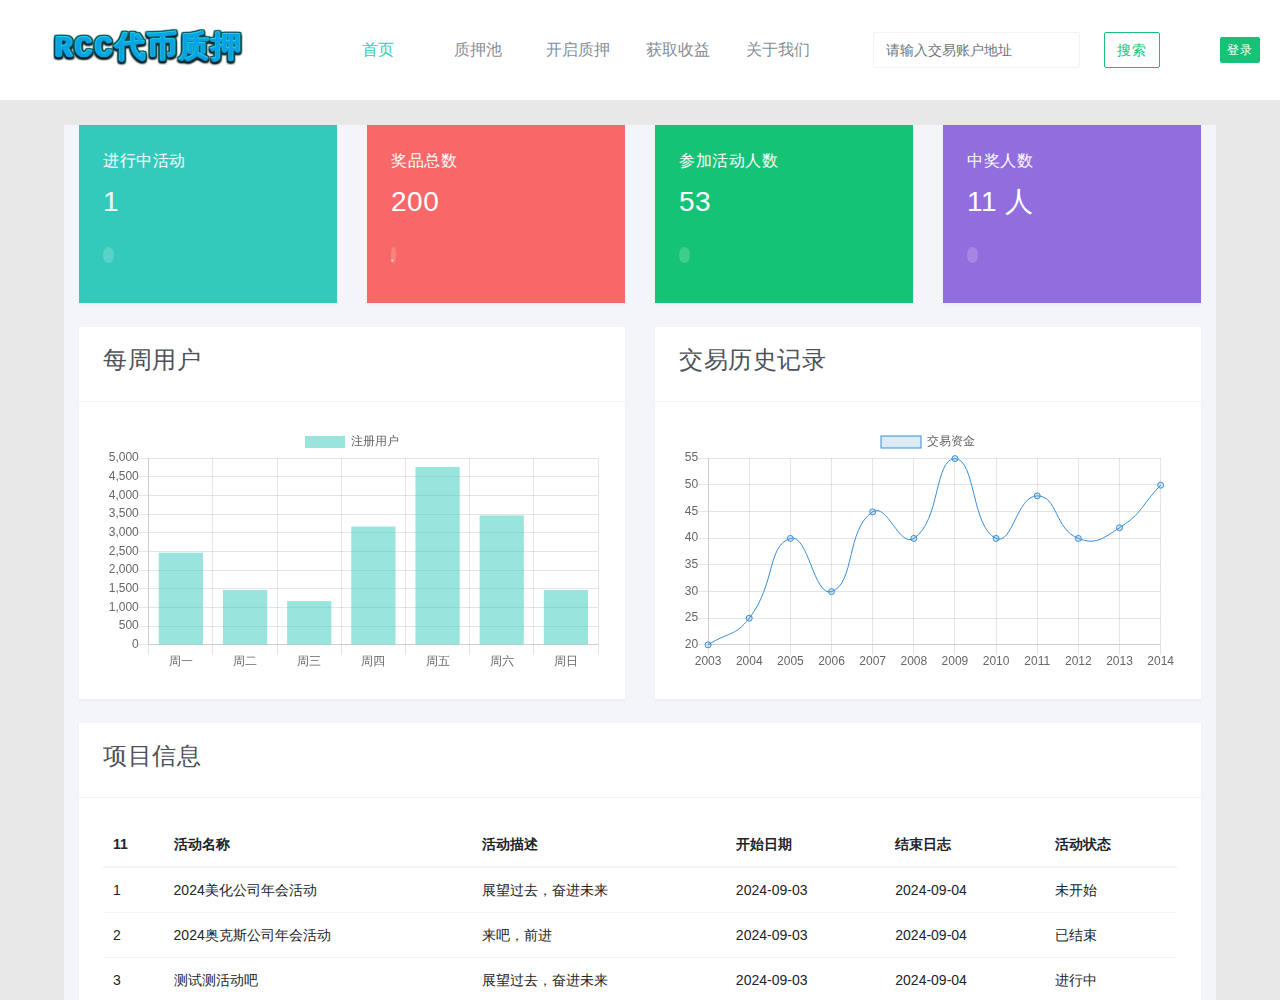
==== web/index.html @ f457081b "firstcommit" ====
<!DOCTYPE html>
<html lang="en">

<head>
    <meta charset="UTF-8">
    <meta name="viewport" content="width=device-width, initial-scale=1, maximum-scale=1, user-scalable=no" />
    <link rel="icon" href="favicon.ico" type="image/ico">
    <meta name="description" content="nunu rcc stack是一个基于以太坊区块链的非同质化的交易抵押平台">
    <meta name="author" content="ming">
    <title>首页</title>
    <link href="./asserts/css/bootstrap.min.css" rel="stylesheet">
    <link href="./asserts/css/materialdesignicons.min.css" rel="stylesheet">
    <link href="./asserts/js/bootstrap-multitabs/multitabs.min.css" rel="stylesheet">
    <link href="./asserts/css/style.min.css" rel="stylesheet">
    <style>
        .list-icon {
            display: -webkit-box;
            display: flex;
            -webkit-box-align: center;
            -webkit-box-orient: horizontal;
            -webkit-box-direction: normal;
            flex-direction: row;
            align-content: center;
            text-align: center;
        }

        .list-icon li {
            min-width: 100px;
            min-height: 60px;
            align-content: center;
            text-align: center;
        }

        .list-icon li span {
            font-size: 16px;
        }

        .list-icon li a {
            color: #868e96;
        }

        .list-icon li a.active,
        .list-icon li a:hover {
            color: #33cabb;
        }

        .hcqFont{position:relative;letter-spacing:.07em;font-size:3em;font-weight:normal;margin:0 auto}
        .hcqStyle1{color:hsl(184,80%,25%);text-shadow:0 0 1px currentColor,/*highlight*/-1px -1px 1px hsl(184,80%,50%),0 -1px 1px hsl(184,80%,55%),1px -1px 1px hsl(184,80%,50%),/*light shadow*/1px 1px 1px hsl(184,80%,10%),0 1px 1px hsl(184,80%,10%),-1px 1px 1px hsl(184,80%,10%),/*outline*/-2px -2px 1px hsl(184,80%,15%),-1px -2px 1px hsl(184,80%,15%),0 -2px 1px hsl(184,80%,15%),1px -2px 1px hsl(184,80%,15%),2px -2px 1px hsl(184,80%,15%),2px -1px 1px hsl(184,80%,15%),2px 0 1px hsl(184,80%,15%),2px 1px 1px hsl(184,80%,15%),-2px 0 1px hsl(184,80%,15%),-2px -1px 1px hsl(184,80%,15%),-2px 1px 1px hsl(184,80%,15%),/*dark shadow*/2px 2px 2px hsl(184,80%,5%),1px 2px 2px hsl(184,80%,5%),0 2px 2px hsl(184,80%,5%),-1px 2px 2px hsl(184,80%,5%),-2px 2px 2px hsl(184,80%,5%)}
        .head-hr{
            border: none; /* 移除默认的边框 */
            height: 2px; /* 设置高度 */
            background-color:  #0BA1E4; /* 设置颜色 */
            width: 100%; /* 设置宽度 */
            position: absolute;
            margin: 0 0 0 0;

        }

    </style>
</head>
<script type="text/javascript" src="./asserts/js/jquery.min.js"></script>
<script type="text/javascript" src="./asserts/js/bootstrap.min.js"></script>
<script type="text/javascript" src="./asserts/js/bootstrap-multitabs/multitabs.js"></script>
<script type="text/javascript" src="./asserts/js/main.min.js"></script>
<script>
    $(function () {
        $('.list-icon').find('a').on('click', function () {
            $(this).addClass('active');
            $(this).parent().siblings().find('a').removeClass('active');

            //iframe动态跳转页面
            console.info("11111")
            $('#iframe-content').attr("src", "html/about.html");
        })
        $('#iframe-content').attr("src", "html/about.html");
      
    })

</script>

<body>
    <div class="lyear-layout-web">
        <div class="lyear-layout-container" >
            <!--头部信息-->
            <header class="row" style="background-color: white; height: 100px;">
                <div class="col-3" id="logo" style="align-content: center; text-align: center;">
                    <a href="index.html"><span class="hcqFont hcqStyle1"  style="font-size: 30px; font-family: monospace; color: #0BA1E4; font-weight:bold;" >RCC代币质押</span></a>
                </div>

                <div class="col-5" style="align-content: center; text-align: center;">
                    <ul class="list-unstyled list-icon clearfix nav">
                        <li class="nav-item"><a href="index.html" class="active multitabs"><span>首页</span></a></li>
                        <li><a class="multitabs" href="#!"><span>质押池</span></a></li>
                        <li><a href="#!"><span>开启质押</span></a></li>
                        <li><a href="#!"><span>获取收益</span></a></li>
                        <li><a href="#!"><span>关于我们</span></a></li>
                    </ul>
                </div>

                <div class="col-3" style="align-content: center; text-align: center;">
                    <form class="form-inline">
                        <input class="form-control mr-sm-4" type="search" placeholder="请输入交易账户地址" aria-label="Search" />
                        <button class="btn btn-outline-success my-2 my-sm-0" type="submit">搜索</button>
                      </form>
                </div>

                <div class="col-1" style="align-content: center; text-align: center;">
                    <a href="#!" class="btn btn-success btn-xs"><span>登录</span></a>
                </div>
               
            </header>
            <hr class="head-hr"/>
            <!--End 头部信息-->

            <!--页面主要内容-->
            <main class="lyear-layout-content" style="background-color: #E8E8E8;">
                <iframe id="iframe-content" width="90%" height="100%" frameborder="0" scrolling="auto">

                    
                </iframe>
            </main>
            <!--End 页面主要内容-->
        </div>
    </div>
</body>

</html>
---- web/asserts/js/bootstrap-multitabs/multitabs.min.css ----
.mt-wrapper{
    position: relative;
    z-index: 1;
}
.mt-nav-bar {
    width : 100%;
    z-index: 200;
    position: absolute;
}
.mt-nav-bar .mt-nav{
    display: inline-block;
    background-color: #fff;
    vertical-align: top;  /* remove vertical gap from display:inline */
    margin-left: -1px;    /* remove 1px horizontal gap from display:inline */
    margin-right : -4px;  /* remove 1px horizontal gap from display:inline and 3px ext padding-right, border-right from bootstrap nav*/
}
.mt-nav-panel{
    overflow: hidden;
}
.mt-nav-panel ul{
    width: 10000px;
}
.mt-tab-content{
    height: 100%;
}
.mt-close-tab {
    position: absolute;
    font-size: 10px;
    width: 16px;
    height: 16px;
    top: 16px;
    right: 10px;
    color: #c2c2c2;
    cursor: pointer;
    display: none;
    line-height: 16px;
    text-align: center;
    vertical-align: 2px;
    -webkit-border-radius: 50%;
    -moz-border-radius: 50%;
    border-radius: 50%;
    -webkit-transition: all .3s cubic-bezier(.645,.045,.355,1);
    transition: all .3s cubic-bezier(.645,.045,.355,1);
    -webkit-transform-origin: 100% 50%;
    transform-origin: 100% 50%;
}
.mt-close-tab:before {
    -webkit-transform: scale(.8);
    transform: scale(.8);
    display: inline-block;
    /*vertical-align: -1px;*/
}
li:hover .mt-close-tab {
    display: inline;
}
.mt-hidden-list .mt-close-tab {
    display: none !important;
}
.mt-nav-bar a {
    cursor: pointer !important;
    line-height: 1.95!important;
    max-height: 48px;
}
@media (max-width: 767px){
    .mt-tab-content{
        /*padding-top: 0 !important;*/
    }
}
.mt-tab-content{
    -webkit-overflow-scrolling:touch;
    overflow:auto;
}
.mt-dragging-tab{
    left: auto;
    position: absolute !important;
    z-index: 9999 !important;
}
.mt-dragging-tab > a{
    background: #FBFDFD !important;
}

/*新增*/
.mt-nav-bar .mt-nav .nav-tabs {
    margin-bottom: 0px;
    border-color: #eceeef;
}
.mt-close-tab:hover {
    color: #f96868;
}
.mt-dropdown .caret {
    position: absolute;
    top: 22px;
}
.mt-dropdown .dropdown-menu {
    margin-top: 0px;
}
#contextify-menu {
    min-width: 80px!important;
}
.mt-close-tab:hover {
    background-color: #f96868;
    color: #fff;
}
.mt-nav .nav-tabs a:not([data-type="main"]) {
    padding-right: 40px;
}
.mt-nav-tools-left li a,
.mt-nav-tools-right li a {
    padding-right: 15px!important;
}
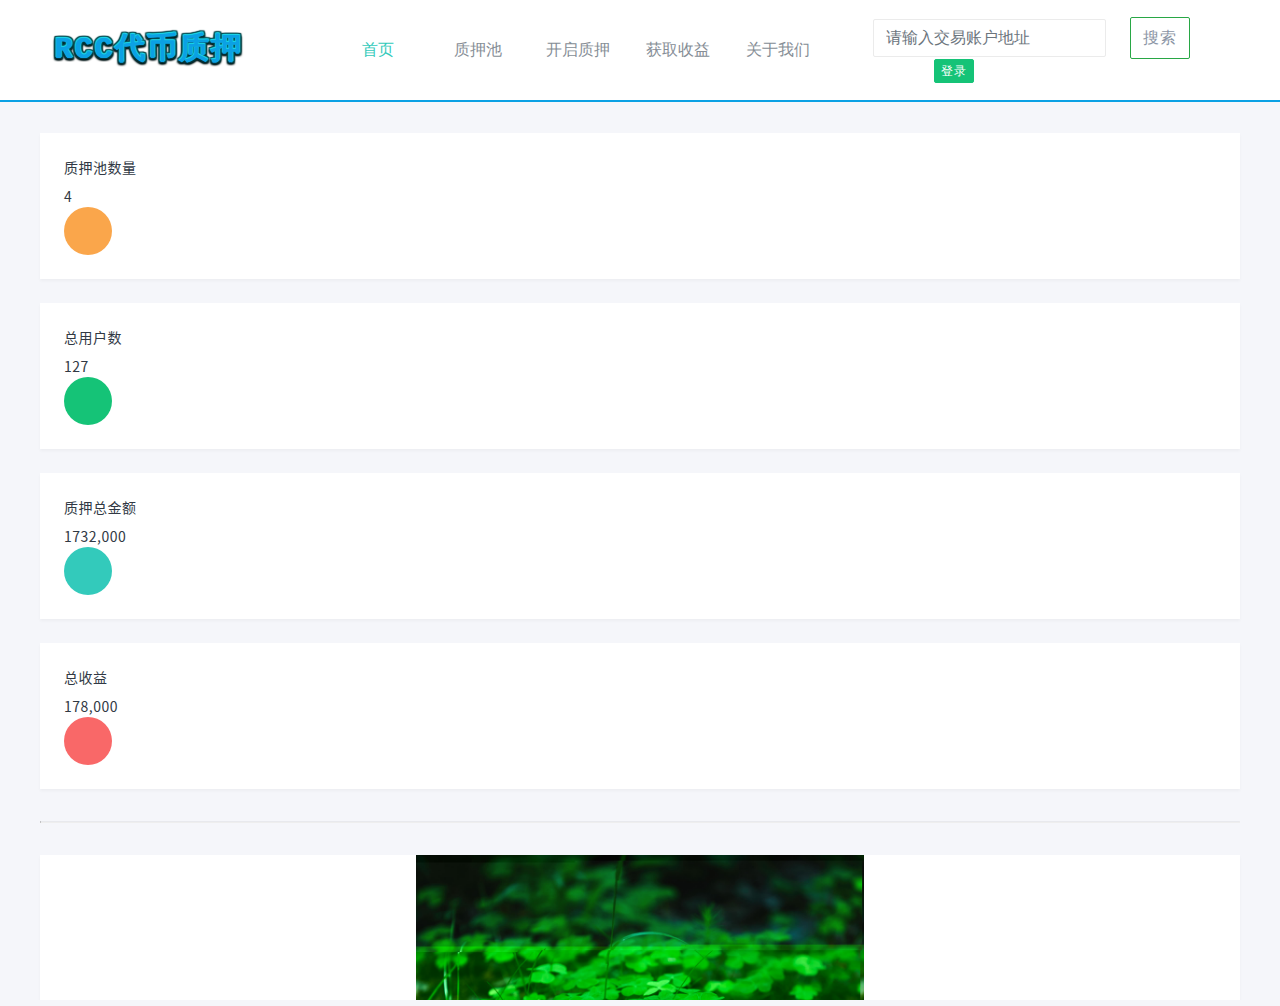
==== commit 1d34d0c5: "24-12-06" ====
--- a/web/index.html
+++ b/web/index.html
@@ -69,18 +69,21 @@
             $(this).parent().siblings().find('a').removeClass('active');
 
             //iframe动态跳转页面
-            console.info("11111")
-            $('#iframe-content').attr("src", "html/about.html");
+            var url = $(this).attr("data-url");
+            console.info("url: "+url)
+            if(url != ''){
+                $('#iframe-content').attr("src", url);
+            }
         })
-        $('#iframe-content').attr("src", "html/about.html");
+        $('#iframe-content').attr("src", "html/home/home_index.html");
       
     })
 
 </script>
 
-<body>
-    <div class="lyear-layout-web">
-        <div class="lyear-layout-container" >
+<body style="  overflow-y: hidden;">
+    <div class="lyear-layout-web" >
+        <div class="lyear-layout-container">
             <!--头部信息-->
             <header class="row" style="background-color: white; height: 100px;">
                 <div class="col-3" id="logo" style="align-content: center; text-align: center;">
@@ -89,23 +92,21 @@
 
                 <div class="col-5" style="align-content: center; text-align: center;">
                     <ul class="list-unstyled list-icon clearfix nav">
-                        <li class="nav-item"><a href="index.html" class="active multitabs"><span>首页</span></a></li>
-                        <li><a class="multitabs" href="#!"><span>质押池</span></a></li>
-                        <li><a href="#!"><span>开启质押</span></a></li>
-                        <li><a href="#!"><span>获取收益</span></a></li>
-                        <li><a href="#!"><span>关于我们</span></a></li>
+                        <li><a href="index.html" class="active multitabs"><span>首页</span></a></li>
+                        <li><a class="multitabs" href="#!" data-url="html/pool/pool_index.html"><span>质押池</span></a></li>
+                        <li><a class="multitabs"  href="#!" data-url="html/pool/pool_start.html"><span>开启质押</span></a></li>
+                        <li><a class="multitabs"  href="#!" data-url="html/prize/prize_index.html"><span>获取收益</span></a></li>
+                        <li><a class="multitabs"  href="#!" data-url="html/about/about_index.html"><span>关于我们</span></a></li>
                     </ul>
                 </div>
 
-                <div class="col-3" style="align-content: center; text-align: center;">
+                <div class="col-4" style="align-content: center; text-align: center;">
                     <form class="form-inline">
                         <input class="form-control mr-sm-4" type="search" placeholder="请输入交易账户地址" aria-label="Search" />
                         <button class="btn btn-outline-success my-2 my-sm-0" type="submit">搜索</button>
-                      </form>
-                </div>
-
-                <div class="col-1" style="align-content: center; text-align: center;">
-                    <a href="#!" class="btn btn-success btn-xs"><span>登录</span></a>
+                        <a  style="margin-left: 15%;"  href="#!" class="btn btn-success btn-xs"><span>登录</span></a>
+                    </form>
+                    
                 </div>
                
             </header>
@@ -113,8 +114,8 @@
             <!--End 头部信息-->
 
             <!--页面主要内容-->
-            <main class="lyear-layout-content" style="background-color: #E8E8E8;">
-                <iframe id="iframe-content" width="90%" height="100%" frameborder="0" scrolling="auto">
+            <main class="lyear-layout-content">
+                <iframe id="iframe-content" width="95%" height="100%" frameborder="0" scrolling="auto">
 
                     
                 </iframe>
--- a/web/asserts/css/style.min.css
+++ b/web/asserts/css/style.min.css
@@ -1,16 +1,16 @@
 /** ----------------------------------
- * 光年(Light Year Admin By Iframe v4)后台管理系统模板
- * 基于Bootstrap v4.4.1
+ * 光年(Light Year Admin)后台管理系统模板
+ * 基于Bootstrap v3.3.7
  * http://www.itshubao.com
  * yinqi<3331653644@qq.com>
  -------------------------------------- */
 body {
-	font-family: "Microsoft YaHei", sans-serif;
+	font-family: -apple-system, BlinkMacSystemFont, "Segoe UI", Roboto, "Helvetica Neue", Arial, "PingFang SC", "Hiragino Sans GB", "Microsoft YaHei", sans-serif;
 	color: #4d5259;
-	line-height: 1.72;
+	line-height: 1.5;
 	font-size: 14px;
 	overflow-x: hidden;
-    background-color: #F4F5FA;
+    background-color: #f5f6fa;
 }
 html,
 body {
@@ -18,477 +18,140 @@
 }
 a {
     color: #33cabb;
-	-webkit-transition: .3s linear;
-	transition: .3s linear
+	-webkit-transition: .2s linear;
+	transition: .2s linear
+}
+a:hover,
+a:focus {
+	color: #4d5259;
+	text-decoration: none;
+	outline: none
 }
 a:hover,
 a:focus,
 a:active {
-	color: #1c7068;
-	text-decoration: none;
-	outline: none
+    text-decoration: none;
 }
 a,
 button,
 a:focus,
 a:active,
 button:focus,
-button:active,
-.input-group-text:focus,
-.input-group-text:active {
+button:active {
     outline: none !important;
 }
 blockquote {
-    border-left: 4px solid #ebebeb;
-    font-size: 14px;
-    padding-left: 15px;
+    font-size: 16px;
 }
 img {
     max-width: 100%;
 }
 pre {
-    background-color: #F8F9FA;
+    background-color: #f9fafb;
     border: none;
-    padding: 15px;
+    border-left: 5px solid #ebebeb;
+    padding: 12px;
     border-radius: 3px;
-    font-size: inherit;
-    color: #2f6f9f;
-}
-small,
-time,
-.small {
-    font-size: 12px;
-}
-i.mdi {
-    display: inline-block;
-}
-i.mdi:before,
-i.mdi:after {
-    vertical-align: bottom;
+    color: #616a78;
 }
 
 /** ----------------------------------
- * 演示新增样式
+ * 示例中用到的样式，可删除
  -------------------------------------- */
 .example-box .btn {
     margin-bottom: 10px;
     margin-right: 6px;
 }
-.border-example,
-.border-example-row {
-    padding: 1rem;
-    margin: 1rem 0 0;
-    border: solid #f8f9fa;
-    border-width: .2rem .2rem 0;
-}
-.border-example-row .row>.col,
-.border-example-row .row>[class^=col-] {
-    padding-top: .75rem;
-    padding-bottom: .75rem;
-    background-color: rgba(86, 61, 124, .15);
-    border: 1px solid rgba(86, 61, 124, .2);
-}
-.border-example-row .row+.row {
-    margin-top: 1rem;
-}
-.border-example+pre {
-    border-left: none;
-}
-.border-example-row .row+.row {
-    margin-top: 1rem;
-}
-.border-example-row-flex-cols .row {
-    min-height: 10rem;
-    background-color: rgba(255,0,0,.1);
-}
-.border-example::after {
-    display: block;
-    clear: both;
-    content: "";
-}
-.scrollspy-example {
-    position: relative;
-    height: 200px;
-    margin-top: .5rem;
-    overflow: auto;
-}
-.scrollspy-example-2 {
-    position: relative;
-    height: 350px;
-    overflow: auto;
-}
-.border-example-toasts {
-    background: #F8F9FA;
-    padding: 15px;
-    margin-bottom: 15px;
-}
-.border-example-border-utils [class^=border] {
-    display: inline-block;
-    width: 5rem;
-    height: 5rem;
-    margin: .25rem;
-    background-color: #F8F9FA;
-}
-.border-example-border-utils-0 [class^=border] {
-    border: 1px solid #dee2e6;
-}
-.border-highlight {
-    background-color: rgba(86,61,124,.15);
-    border: 1px solid rgba(86,61,124,.15);
-}
 
 /** ----------------------------------
- * 通用辅助类
+ * 重设样式
  -------------------------------------- */
-/* 禁止双击选中 */
-.not-user-select {
-    -moz-user-select: none; /* 火狐 */
-    -webkit-user-select: none; /* webkit浏览器 */
-    -ms-user-select: none; /* IE10 */
-    -khtml-user-select: none; /* 早期浏览器 */
-    user-select: none;
-}
-
-/* 垂直水平居中 */
-.center-vh {
-    display: -webkit-box;
-    display: flex;
-    -webkit-box-pack: center;
-    justify-content: center;
-    -webkit-box-align: center;
-    align-items: center;
-    height: 100%;
-}
-
-/* 边框 */
-
-/* 布局 */
-.flex-box {
-    display: -webkit-box;
-    display: flex;
-    -webkit-box-pack: justify;
-    justify-content: space-between;
-}
-
-/* 分割线 */
-.lyear-divider {
-    display: -webkit-box;
-    display: flex;
-    -webkit-box-align: center;
-    align-items: center;
-    -webkit-box-flex: 0;
-    flex: 0 1;
-    color: #4d5259;
-    font-size: 14px;
-    letter-spacing: .5px;
-    margin: 2rem auto;
-    width: 100%;
-}
-.lyear-divider::before,
-.lyear-divider::after {
-    content: '';
-    -webkit-box-flex: 1;
-    flex-grow: 1;
-    border-top: 1px solid rgba(77, 82, 89, 0.07);
-}
-.lyear-divider::before {
-    margin-right: 15px;
-}
-.lyear-divider::after {
-    margin-left: 15px;
-}
-
-/* 宽度 */
-.w-15 {
-    width: 15% !important;
-}
-.w-420 {
-    width: 420px !important;
-}
-
-/* margin */
-.m-5 {
-    margin: 5px!important;
-}
-.m-t-5 {
-    margin-top: 5px!important;
-}
-.m-r-5 {
-    margin-right: 5px!important;
-}
-.m-b-5 {
-    margin-bottom: 5px!important;
-}
-.m-l-5 {
-    margin-left: 5px!important;
-}
-.m-10 {
-    margin: 10px!important;
-}
-.m-tb-10 {
-    margin: 10px 0px!important;
-}
-.m-lr-10 {
-    margin: 0px 10px!important;
-}
-.m-t-10 {
-    margin-top: 10px!important;
-}
-.m-r-10 {
-    margin-right: 10px!important;
-}
-.m-b-10 {
-    margin-bottom: 10px!important;
-}
-.m-l-10 {
-    margin-left: 10px!important;
-}
-.m-15 {
-    margin: 15px!important;
-}
-.m-tb-15 {
-    margin: 15px 0px!important;
-}
-.m-lr-15 {
-    margin: 0px 15px!important;
-}
-.m-t-15 {
-    margin-top: 15px!important;
-}
-.m-r-15 {
-    margin-right: 15px!important;
-}
-.m-b-15 {
-    margin-bottom: 15px!important;
-}
-.m-l-15 {
-    margin-left: 15px!important;
-}
-
-/* padding */
-.p-10 {
-    padding: 10px!important;
-}
-.p-tb-10 {
-    padding: 10px 0px!important;
-}
-.p-lr-10 {
-    padding: 0px 10px!important;
-}
-.p-t-10 {
-    padding-top: 10px!important;
-}
-.p-r-10 {
-    padding-right: 10px!important;
-}
-.p-b-10 {
-    padding-bottom: 10px!important;
-}
-.p-l-10 {
-    padding-left: 10px!important;
-}
-.p-15 {
-    padding: 15px!important;
-}
-.p-tb-15 {
-    padding: 15px 0px!important;
-}
-.p-lr-15 {
-    padding: 0px 15px!important;
-}
-.p-t-15 {
-    padding-top: 15px!important;
-}
-.p-r-15 {
-    padding-right: 15px!important;
-}
-.p-b-15 {
-    padding-bottom: 15px!important;
-}
-.p-l-15 {
-    padding-left: 15px!important;
-}
-.p-20 {
-    padding: 20px!important;
-}
-.p-l-20 {
-    padding-left: 20px!important;
-}
-.p-l-40 {
-    padding-left: 40px!important;
-}
-
-/* 字体大小 */
-.fs-10 {
-	font-size: 10px!important;
-}
-.fs-12 {
-	font-size: 12px!important;
-}
-.fs-14 {
-	font-size: 14px!important;
-}
-.fs-16 {
-	font-size: 16px!important;
-}
-.fs-18 {
-	font-size: 18px!important;
-}
-.fs-20 {
-	font-size: 20px!important;
-}
-.fs-22 {
-	font-size: 22px!important;
-}
-
-/* 行高 */
-.lh-12{
-    line-height: 1.2!important;
-}
-.lh-13{
-    line-height: 1.3!important;
-}
-.lh-14{
-    line-height: 1.4!important;
-}
-.lh-15{
-    line-height:1.5!important;
-}
-.lh-16{
-    line-height: 1.6!important;
-}
-.lh-17{
-    line-height: 1.7!important;
-}
-.lh-18{
-    line-height: 1.8!important;
-}
-.lh-19{
-    line-height: 1.9!important;
-}
-.lh-2{
-    line-height: 2!important;
-}
-.lh-22{
-    line-height: 2.2!important;
-}
-.lh-24{
-    line-height: 2.4!important;
-}
-.lh-25{
-    line-height: 2.5!important;
-}
-.lh-26{
-    line-height: 2.6!important;
-}
-.lh-28{
-    line-height: 2.8!important;
-}
-.lh-3{
-    line-height: 3!important;
-}
-
-/* 头像 */
-.img-avatar {
-    -webkit-box-pack: center;
-    -ms-flex-pack: center;
-    justify-content: center;
-    vertical-align: middle;
-    -webkit-border-radius: 50%;
-    border-radius: 50%;
-    text-align: center;
-}
-.img-avatar-36 {
-    min-width: 36px;
-    width: 36px;
-    height: 36px;
-    line-height: 36px;
-}
-.img-avatar-48 {
-    min-width: 48px;
-    width: 48px;
-    height: 48px;
-    line-height: 48px;
-}
-
-/* 其他 */
-.no-border {
-    border: none!important;
-}
-.no-padding {
-    padding: 0!important;
-}
-.no-margin {
-    margin: 0!important;
-}
-.no-shadow {
-    box-shadow: none!important;
-}
-.no-text-shadow {
-    text-shadow: none!important;
-}
-.no-radius {
-    border-radius: 0!important;
-}
-.no-letter-spacing {
-    letter-spacing: 0!important;
-}
-.no-wrap {
-    white-space: nowrap!important;
-    flex-wrap: nowrap!important;
-}
-.no-underline:hover,
-.no-underline:focus {
-    text-decoration: none!important;
-}
-hr {
-    border-color: rgba(77, 82, 89, 0.07);
-}
-.jumbotron {
-    background-color: #f7fafc;
-}
-.rotate-180 {
-    display: inline-block;
-    -webkit-transform: rotate(180deg);
-    transform: rotate(180deg);
-}
-.help-block {
-    color: #737373;
-}
-
-/** ----------------------------------
- * 重置样式
- -------------------------------------- */
+
 /* 标题 */
 h1, h2, h3, h4, h5, h6, .h1, .h2, .h3, .h4, .h5, .h6 {
-    font-family: 'Microsoft YaHei', sans-serif;
+    font-family: -apple-system, BlinkMacSystemFont, 'Helvetica Neue', 'PingFang SC', 'Microsoft YaHei', 'Source Han Sans SC', 'Noto Sans CJK SC', 'WenQuanYi Micro Hei', sans-serif;
+    color: #313944;
     line-height: 1.5;
     letter-spacing: .5px;
 }
+.h1, .h2, .h3, .h4, .h5, .h6, h1, h2, h3, h4, h5, h6 {
+    margin-top: 0;
+    margin-bottom: .5rem;
+}
+
+/* 导航相关 */
+.navbar-toggle {
+    background-color: transparent;
+    border-color: transparent!important;
+}
+.navbar-default .navbar-toggle:hover,
+.navbar-default .navbar-toggle:focus {
+    background-color: transparent;
+}
+.navbar-default .navbar-toggle .icon-bar {
+    background-color: #4d5259;
+}
+.nav > li > a:focus {
+    background-color: transparent;
+}
+.nav > li > a:hover {
+    background-color: rgba(0,0,0,.0085);
+}
+.nav .open > a,
+.nav .open > a:focus,
+.nav .open > a:hover {
+    background-color: transparent;
+    border-color: transparent;
+}
+
+/* 下拉 */
+.dropdown-menu {
+    border-radius: 0;
+    border: none;
+    /*border: 1px solid rgba(235, 235, 235, 0.4);*/
+    -webkit-box-shadow: 0 0 4px rgba(0, 0, 0, 0.075);
+    box-shadow: 0 0 4px rgba(0, 0, 0, 0.075);
+}
+.dropdown-menu > li > a:focus, .dropdown-menu > li > a:hover {
+    background-color: #f9fafb;
+}
+.dropdown-menu .divider {
+    background-color: #f1f2f3;
+}
+.dropdown-menu > li > a {
+    padding-top: 8px;
+    padding-bottom: 8px;
+}
+.dropdown-menu > li > a > i {
+    margin-right: 10px;
+}
+.dropdown-menu>.active>a,
+.dropdown-menu>.active>a:focus,
+.dropdown-menu>.active>a:hover {
+    background-color: #33cabb;
+}
 
 /* 表格 */
 .table-bordered {
-    border-color: rgba(77, 82, 89, 0.07)!important;
-}
-.table-responsive>.table-bordered {
-    border-width: 1px;
-    border-style: solid;
-}
-.table > tbody > tr > td,
-.table > tbody > tr > th,
-.table > tfoot > tr > td,
-.table > tfoot > tr > th,
-.table > thead > tr > td,
-.table > thead > tr > th {
+    border-color: #eceeef;
+}
+.table>tbody>tr>td,
+.table>tbody>tr>th,
+.table>tfoot>tr>td,
+.table>tfoot>tr>th,
+.table>thead>tr>td,
+.table>thead>tr>th {
+    /*padding: .75em;*/
+    vertical-align: middle;
     padding: 10px;
-	line-height: 1.72;
-    border-color: rgba(77, 82, 89, 0.07);
+	line-height: 1.5;
+    border-color: #eceeef;
 }
 .table-striped tbody tr:nth-of-type(odd) {
-    background-color: #f9fafb;
+    background-color: #fafafa;
 }
 .table-hover > tbody > tr:hover {
-    background-color: #f1fbfb;
+  background-color: #f1fbfb;
 }
 .table-vcenter > thead > tr > th,
 .table-vcenter > thead > tr > td,
@@ -502,137 +165,1266 @@
     -webkit-transition: background-color 0.2s linear;
     transition: background-color 0.2s linear;
 }
-.table>caption+thead>tr:first-child>td,
-.table>caption+thead>tr:first-child>th,
-.table>colgroup+thead>tr:first-child>td,
-.table>colgroup+thead>tr:first-child>th,
-.table>thead:first-child>tr:first-child>td,
-.table>thead:first-child>tr:first-child>th {
-    border-top: 0;
-}
-.table.table-dark td,
-.table.table-dark th,
-.table.table-dark thead th {
-    border-color: rgba(255, 255, 255, 0.035);
-}
-.table-sm td,
-.table-sm th {
-    padding: .3rem!important;
-}
-.table-responsive>.table>tbody>tr>td,
-.table-responsive>.table>tbody>tr>th,
-.table-responsive>.table>tfoot>tr>td,
-.table-responsive>.table>tfoot>tr>th,
-.table-responsive>.table>thead>tr>td,
-.table-responsive>.table>thead>tr>th {
-    white-space: nowrap;
-}
-.table-active,
-.table-active>td,
-.table-active>th {
-    background-color: rgba(0, 0, 0, .0375);
-}
-.table-primary,
-.table-primary>td,
-.table-primary>th {
-    background-color: #dcfcfa;
-}
-.table-hover .table-primary:hover {
-    background-color:#CFFBF8;
-}
-.table-hover .table-primary:hover>td,
-.table-hover .table-primary:hover>th {
-    background-color:#CFFBF8;
-}
-.table-secondary,
-.table-secondary>td,
-.table-secondary>th {
-    background-color: #f2f2f2;
-}
-.table-success,
-.table-success>td,
-.table-success>th {
-    background-color: #e3fcf2;
-}
-.table-danger,
-.table-danger>td,
-.table-danger>th {
-    background-color: #fce3e3;
-}
-.table-warning,
-.table-warning>td,
-.table-warning>th {
-    background-color: #fcf0e3;
-}
-.table-info>td,
-.table-info>td,
-.table-info>th {
-    background-color: #e3f3fc;
-}
-.table-light,
-.table-light>td,
-.table-light>th {
-    background-color: #f7fafc;
+.table-condensed > tbody > tr > td,
+.table-condensed > tbody > tr > th,
+.table-condensed > tfoot > tr > td,
+.table-condensed > tfoot > tr > th,
+.table-condensed > thead > tr > td,
+.table-condensed > thead > tr > th {
+    padding: .5em;
+}
+
+/* 标签 */
+.label {
+    padding-top: .3em;
+    border-radius: 2px;
+    font-weight: 300;
+}
+.label-default {
+    background-color: #f5f6f7;
+    color: #8b95a5;
+}
+.label-primary {
+    background-color: #33cabb;
+}
+.label-success {
+    background-color: #15c377;
+}
+.label-info {
+    background-color: #48b0f7;
+}
+.label-warning {
+    background-color: #faa64b;
+}
+.label-danger {
+    background-color: #f96868;
+}
+.label-dark {
+    background-color: #465161;
+}
+.label-secondary {
+    background-color: #e4e7ea;
+    color: #4d5259;
+}
+.label-purple {
+    background-color: #926dde;
+}
+.label-pink {
+    background-color: #f96197;
+}
+.label-cyan {
+    background-color: #57c7d4;
+}
+.label-yellow {
+    background-color: #fcc525;
+}
+.label-brown {
+    background-color: #8d6658;
+}
+[class*='label-outline-'] {
+    position: relative;
+	border: 1px solid #ebebeb;
+    color: #4d5259;
+    font-size: 12px;
+}
+[class*='label-outline-']:before {
+    content: "";
+    margin-right: 5px;
+    width: 8px;
+    height: 8px;
+    display: inline-block;
+    -wekit-border-radius: 50%;
+    border-radius: 50%;
+}
+.label-outline-default::before {
+    background-color: #f5f6f7;
+}
+.label-outline-primary::before {
+    background-color: #33cabb;
+}
+.label-outline-success::before {
+    background-color: #15c377;
+}
+.label-outline-info::before {
+    background-color: #48b0f7;
+}
+.label-outline-warning::before {
+    background-color: #faa64b;
+}
+.label-outline-danger::before {
+    background-color: #f96868;
+}
+.label-outline-dark::before {
+    background-color: #465161;
+}
+.label-outline-secondary::before {
+    background-color: #e4e7ea;
+}
+.label-outline-purple::before {
+    background-color: #926dde;
+}
+.label-outline-pink::before {
+    background-color: #f96197;
+}
+.label-outline-cyan::before {
+    background-color: #57c7d4;
+}
+.label-outline-yellow::before {
+    background-color: #fcc525;
+}
+.label-outline-brown::before {
+    background-color: #8d6658;
+}
+/* 淡一些的颜色 */
+.label-primary-light {
+    background-color: rgba(51, 202, 187, .15);
+    color: #33cabb;
+}
+.label-success-light {
+    background-color: rgba(21, 195, 119, .15);
+    color: #15c377;
+}
+.label-info-light {
+    background-color: rgba(72,176,247, .15);
+    color: #48b0f7;
+}
+.label-warning-light {
+    background-color: rgba(250,166,75, .15);
+    color: #faa64b;
+}
+.label-danger-light {
+    background-color: rgba(249,104,104, .15);
+    color: #f96868;
+}
+.label-purple-light {
+    background-color: rgba(146,109,222, .15);
+    color: #926dde;
+}
+.label-pink-light {
+    background-color: rgba(249,97,151, .15);
+    color: #f96197;
+}
+.label-cyan-light {
+    background-color: rgba(87,199,212, .15);
+    color: #57c7d4;
+}
+.label-yellow-light {
+    background-color: rgba(252,197,37, .15);
+    color: #fcc525;
+}
+.label-brown-light {
+    background-color: rgba(141,102,88, .15);
+    color: #8d6658;
+}
+
+/* well */
+.well {
+    border-radius: 2px;
+    background-color: #f7f7f7;
+    border-color: #f0f0f0;
+    -webkit-box-shadow: none;
+    box-shadow: none;
+}
+
+/* 面板 */
+.panel {
+    border-color: #f0f0f0;
+    -webkit-box-shadow: none;
+    box-shadow: none;
+    margin-bottom: 30px;
+}
+.panel a:hover,
+.panel a:focus,
+.panel a:active {
+    color: inherit;
+}
+.panel-heading {
+    -webkit-border-radius: 0px;
+    border-radius: 0px;
+}
+.panel-default>.panel-heading,
+.panel-default>.panel-heading+.panel-collapse>.panel-body {
+    border-color: #f0f0f0;
+}
+.panel-primary>.panel-heading {
+    background-color: #33cabb;
+    border-color: #33cabb;
+}
+.panel-primary {
+    border-color: #33cabb;
+}
+.panel-primary>.panel-heading+.panel-collapse>.panel-body {
+    border-top-color: #33cabb;
+}
+.panel-primary > .panel-heading .badge {
+    color: #33cabb;
+}
+.panel-success>.panel-heading {
+    color: #fff;
+    background-color: #15c377;
+    border-color: #15c377;
+}
+.panel-success {
+    border-color: #15c377;
+}
+.panel-success>.panel-heading+.panel-collapse>.panel-body {
+    border-top-color: #15c377;
+}
+.panel-success > .panel-heading .badge {
+    background-color: #fff;
+    color: #15c377;
+}
+.panel-info>.panel-heading {
+    color: #fff;
+    background-color: #48b0f7;
+    border-color: #48b0f7;
+}
+.panel-info {
+    border-color: #48b0f7;
+}
+.panel-info>.panel-heading+.panel-collapse>.panel-body {
+    border-top-color: #48b0f7;
+}
+.panel-info > .panel-heading .badge {
+    background-color: #fff;
+    color: #48b0f7;
+}
+.panel-warning>.panel-heading {
+    color: #fff;
+    background-color: #faa64b;
+    border-color: #faa64b;
+}
+.panel-warning {
+    border-color: #faa64b;
+}
+.panel-warning>.panel-heading+.panel-collapse>.panel-body {
+    border-top-color: #faa64b;
+}
+.panel-warning > .panel-heading .badge {
+    background-color: #fff;
+    color: #faa64b;
+}
+.panel-danger>.panel-heading {
+    color: #fff;
+    background-color: #f96868;
+    border-color: #f96868;
+}
+.panel-danger {
+    border-color: #f96868;
+}
+.panel-danger>.panel-heading+.panel-collapse>.panel-body {
+    border-top-color: #f96868;
+}
+.panel-danger > .panel-heading .badge {
+    background-color: #fff;
+    color: #f96868;
+}
+.panel-dark>.panel-heading {
+    color: #fff;
+    background-color: #465161;
+    border-color: #465161;
+}
+.panel-dark {
+    border-color: #465161;
+}
+.panel-dark>.panel-heading+.panel-collapse>.panel-body {
+    border-top-color: #465161;
+}
+.panel-secondary>.panel-heading {
+    background-color: #e4e7ea;
+    border-color: #e4e7ea;
+}
+.panel-secondary {
+    border-color: #e4e7ea;
+}
+.panel-secondary>.panel-heading+.panel-collapse>.panel-body {
+    border-top-color: #e4e7ea;
+}
+.panel-purple>.panel-heading {
+    color: #fff;
+    background-color: #926dde;
+    border-color: #926dde;
+}
+.panel-purple {
+    border-color: #926dde;
+}
+.panel-purple>.panel-heading+.panel-collapse>.panel-body {
+    border-top-color: #926dde;
+}
+.panel-pink>.panel-heading {
+    color: #fff;
+    background-color: #f96197;
+    border-color: #f96197;
+}
+.panel-pink {
+    border-color: #f96197;
+}
+.panel-pink>.panel-heading+.panel-collapse>.panel-body {
+    border-top-color: #f96197;
+}
+.panel-cyan>.panel-heading {
+    color: #fff;
+    background-color: #57c7d4;
+    border-color: #57c7d4;
+}
+.panel-cyan {
+    border-color: #57c7d4;
+}
+.panel-cyan>.panel-heading+.panel-collapse>.panel-body {
+    border-top-color: #57c7d4;
+}
+
+/* 列表组 */
+.list-group-item {
+    border-color: #f0f0f0;
+}
+a.list-group-item:focus,
+a.list-group-item:hover,
+button.list-group-item:focus,
+button.list-group-item:hover {
+    background-color: #f9fafb;
+}
+.list-group-item.active, .list-group-item.active:focus, .list-group-item.active:hover {
+    background-color: #33cabb;
+    border-color: #33cabb;
+}
+.list-group-item:first-child {
+    border-top-left-radius: 2px;
+    border-top-right-radius: 2px;
+}
+.list-group-item:last-child {
+    border-bottom-right-radius: 2px;
+    border-bottom-left-radius: 2px;
+}
+
+/* 表单 */
+.form-control {
+    height: 38px;
+    border-color: #ebebeb;
+    -webkit-border-radius: 2px;
+    border-radius: 2px;
+    padding: 5px 12px;
+    line-height: inherit;
+    -webkit-transition: 0.2s linear;
+    transition: 0.2s linear;
+    -webkit-box-shadow: none;
+    box-shadow: none;
+}
+.form-control:focus {
+    border-color: #33cabb;
+    outline: 0;
+    -webkit-box-shadow: inset 0 1px 1px rgba(0,0,0,.075), 0 0 8px rgba(51, 202, 187, .6);
+            box-shadow: inset 0 1px 1px rgba(0,0,0,.075), 0 0 8px rgba(51, 202, 187, .6);
+}
+.input-group-addon {
+    border-color: #ebebeb;
+    background-color: #f9fafb;
+    -webkit-border-radius: 2px;
+    border-radius: 2px;
+}
+.input-group-lg>.form-control, .input-group-lg>.input-group-addon, .input-group-lg>.input-group-btn>.btn {
+    -webkit-border-radius: 2px;
+    border-radius: 2px;
+}
+.input-sm {
+    height: 30px;
+}
+.input-lg {
+    height: 46px;
+}
+.has-success .help-block,
+.has-success .control-label,
+.has-success .radio,
+.has-success .checkbox,
+.has-success .radio-inline,
+.has-success .checkbox-inline,
+.has-success.radio label,
+.has-success.checkbox label,
+.has-success.radio-inline label,
+.has-success.checkbox-inline label {
+    color: #15c377;
+}
+.has-success .form-control {
+    border-color: #15c377!important;
+    -webkit-box-shadow: inset 0 1px 1px rgba(0, 0, 0, .075)!important;
+            box-shadow: inset 0 1px 1px rgba(0, 0, 0, .075)!important;
+}
+.has-success .form-control:focus {
+    border-color: #15c377!important;
+    -webkit-box-shadow: inset 0 1px 1px rgba(0, 0, 0, .075), 0 0 8px rgba(21, 195, 119, .6)!important;
+            box-shadow: inset 0 1px 1px rgba(0, 0, 0, .075), 0 0 8px rgba(21, 195, 119, .6)!important;
+}
+.has-success .input-group-addon {
+    color: #15c377;
+    background-color: #dff0d8;
+    border-color: #15c377;
+}
+.has-success .form-control-feedback {
+    color: #15c377;
+}
+.has-info .help-block,
+.has-info .control-label,
+.has-info .radio,
+.has-info .checkbox,
+.has-info .radio-inline,
+.has-info .checkbox-inline,
+.has-info.radio label,
+.has-info.checkbox label,
+.has-info.radio-inline label,
+.has-info.checkbox-inline label {
+    color: #48b0f7;
+}
+.has-info .form-control {
+    border-color: #48b0f7!important;
+    -webkit-box-shadow: inset 0 1px 1px rgba(0, 0, 0, .075)!important;
+            box-shadow: inset 0 1px 1px rgba(0, 0, 0, .075)!important;
+}
+.has-info .form-control:focus {
+    border-color: #48b0f7!important;
+    -webkit-box-shadow: inset 0 1px 1px rgba(0, 0, 0, .075), 0 0 8px rgba(72, 176, 247, .6)!important;
+            box-shadow: inset 0 1px 1px rgba(0, 0, 0, .075), 0 0 8px rgba(72, 176, 247, .6)!important;
+}
+.has-info .input-group-addon {
+    color: #48b0f7;
+    background-color: #dff0d8;
+    border-color: #48b0f7;
+}
+.has-info .form-control-feedback {
+    color: #48b0f7;
+}
+.has-warning .help-block,
+.has-warning .control-label,
+.has-warning .radio,
+.has-warning .checkbox,
+.has-warning .radio-inline,
+.has-warning .checkbox-inline,
+.has-warning.radio label,
+.has-warning.checkbox label,
+.has-warning.radio-inline label,
+.has-warning.checkbox-inline label {
+    color: #faa64b;
+}
+.has-warning .form-control {
+    border-color: #faa64b!important;
+    -webkit-box-shadow: inset 0 1px 1px rgba(0, 0, 0, .075)!important;
+            box-shadow: inset 0 1px 1px rgba(0, 0, 0, .075)!important;
+}
+.has-warning .form-control:focus {
+    border-color: #faa64b!important;
+    -webkit-box-shadow: inset 0 1px 1px rgba(0, 0, 0, .075), 0 0 6px rgba(250, 166, 75, .6)!important;
+            box-shadow: inset 0 1px 1px rgba(0, 0, 0, .075), 0 0 6px rgba(250, 166, 75, .6)!important;
+}
+.has-warning .input-group-addon {
+    color: #faa64b;
+    background-color: #fcf8e3;
+    border-color: #faa64b;
+}
+.has-warning .form-control-feedback {
+    color: #faa64b;
+}
+.has-error .help-block,
+.has-error .control-label,
+.has-error .radio,
+.has-error .checkbox,
+.has-error .radio-inline,
+.has-error .checkbox-inline,
+.has-error.radio label,
+.has-error.checkbox label,
+.has-error.radio-inline label,
+.has-error.checkbox-inline label {
+    color: #f96868;
+}
+.has-error .form-control {
+    border-color: #f96868!important;
+    -webkit-box-shadow: inset 0 1px 1px rgba(0, 0, 0, .075)!important;
+            box-shadow: inset 0 1px 1px rgba(0, 0, 0, .075)!important;
+}
+.has-error .form-control:focus {
+    border-color: #f96868!important;
+    -webkit-box-shadow: inset 0 1px 1px rgba(0, 0, 0, .075), 0 0 6px rgba(249, 104, 104, .6)!important;
+            box-shadow: inset 0 1px 1px rgba(0, 0, 0, .075), 0 0 6px rgba(249, 104, 104, .6)!important;
+}
+.has-error .input-group-addon {
+    color: #f96868;
+    background-color: #f2dede;
+    border-color: #f96868;
+}
+.has-error .form-control-feedback {
+    color: #f96868;
+}
+
+/* 复选框 & 单选框 */
+.lyear-checkbox,
+.lyear-radio {
+    display: block;
+    position: relative;
+    margin-top: 0px;
+    margin-bottom: 0px;
+    cursor: pointer;
+    padding-left: 30px;
+    padding-right: 10px;
+    font-weight: 400;
+    min-height: 18px;
+    height: auto!important;
+    line-height: 18px!important;
+}
+input[type=checkbox],
+input[type=radio] {
+    -webkit-box-sizing: border-box;
+    box-sizing: border-box;
+    padding: 0;
+}
+.lyear-checkbox input,
+.lyear-radio input {
+    position: absolute;;
+    /*opacity: 0;*/
+    display: none;
+}
+.lyear-checkbox span::before,
+.lyear-radio span::before {
+    content: '';
+    position: absolute;
+    display: inline-block;
+    height: 18px;
+    width: 18px;
+    left: 0;
+    top: 0px;
+    border: 2px solid #ebebeb;;
+    -webkit-transition: all .1s;
+    -o-transition: all .1s;
+    transition: all .1s;
+}
+.lyear-checkbox span::after,
+.lyear-radio span::after {
+    content: '';
+    position: absolute;
+    display: none;
+    width: 5px;
+    height: 10px;
+    left: 7px;
+    top: 3px;
+    border: solid #4d5259;
+    border-width: 0 2px 2px 0;
+    -webkit-transform: rotate(45deg);
+    -ms-transform: rotate(45deg);
+    transform: rotate(45deg);
+}
+.lyear-checkbox span,
+.lyear-radio span {
+    display: inline-block;
+}
+.lyear-checkbox input:checked~span:after,
+.lyear-radio input:checked~span:after {
+    display: inline-block;
+}
+.lyear-checkbox:hover span::before,
+.lyear-radio:hover span::before {
+    border-color: #ebebeb;
+}
+.lyear-checkbox.checkbox-grey span::before,
+.lyear-checkbox.radio-grey span::before,
+.lyear-radio.checkbox-grey span::before,
+.lyear-radio.radio-grey span::before {
+    background-color: #ebebeb;
+    border-color: #ebebeb;
+}
+.lyear-checkbox input:disabled + span,
+.lyear-radio input:disabled + span {
+    cursor: not-allowed;
+}
+.lyear-checkbox input:disabled + span::before,
+.lyear-checkbox input:disabled + span::after,
+.lyear-radio input:disabled + span::before,
+.lyear-radio input:disabled + span::after {
+    opacity: .4;
+}
+/* checkbox */
+.checkbox-primary input:checked~span::before {
+    background-color: #33cabb;
+    border-color: #33cabb;
+}
+.checkbox-primary input:checked~span::after {
+    border-color: #fff;
+}
+.checkbox-success input:checked~span::before {
+    background-color: #15c377;
+    border-color: #15c377;
+}
+.checkbox-success input:checked~span::after {
+    border-color: #fff;
+}
+.checkbox-info input:checked~span::before {
+    background-color: #48b0f7;
+    border-color: #48b0f7;
+}
+.checkbox-info input:checked~span::after {
+    border-color: #fff;
+}
+.checkbox-warning input:checked~span::before {
+    background-color: #faa64b;
+    border-color: #faa64b;
+}
+.checkbox-warning input:checked~span::after {
+    border-color: #fff;
+}
+.checkbox-danger input:checked~span::before {
+    background-color: #f96868;
+    border-color: #f96868;
+}
+.checkbox-danger input:checked~span::after {
+    border-color: #fff;
+}
+.checkbox-dark input:checked~span::before {
+    background-color: #465161;
+    border-color: #465161;
+}
+.checkbox-dark input:checked~span::after {
+    border-color: #fff;
+}
+.checkbox-secondary input:checked~span::before {
+    background-color: #e4e7ea;
+    border-color: #e4e7ea;
+}
+.checkbox-secondary input:checked~span::after {
+    border-color: #fff;
+}
+.checkbox-purple input:checked~span::before {
+    background-color: #926dde;
+    border-color: #926dde;
+}
+.checkbox-purple input:checked~span::after {
+    border-color: #fff;
+}
+.checkbox-pink input:checked~span::before {
+    background-color: #f96197;
+    border-color: #f96197;
+}
+.checkbox-pink input:checked~span::after {
+    border-color: #fff;
+}
+.checkbox-cyan input:checked~span::before {
+    background-color: #57c7d4;
+    border-color: #57c7d4;
+}
+.checkbox-cyan input:checked~span::after {
+    border-color: #fff;
+}
+.checkbox-yellow input:checked~span::before {
+    background-color: #fcc525;
+    border-color: #fcc525;
+}
+.checkbox-yellow input:checked~span::after {
+    border-color: #fff;
+}
+.checkbox-brown input:checked~span::before {
+    background-color: #8d6658;
+    border-color: #8d6658;
+}
+.checkbox-brown input:checked~span::after {
+    border-color: #fff;
+}
+/* radio */
+.lyear-radio span::before {
+    -webkit-border-radius: 50%;
+    border-radius: 50%;
+}
+.lyear-radio span::after {
+    border: 0;
+    height: 6px;
+    left: 6px;
+    top: 6px;
+    width: 6px;
+    background: #4d5259;
+    -webkit-border-radius: 100%;
+    border-radius: 100%;
+}
+.radio-primary input:checked~span::before {
+    background-color: #33cabb;
+    border-color: #33cabb;
+}
+.radio-primary input:checked~span::after {
+    background-color: #fff;
+}
+.radio-success input:checked~span::before {
+    background-color: #15c377;
+    border-color: #15c377;
+}
+.radio-success input:checked~span::after {
+    background-color: #fff;
+}
+.radio-info input:checked~span::before {
+    background-color: #48b0f7;
+    border-color: #48b0f7;
+}
+.radio-info input:checked~span::after {
+    background-color: #fff;
+}
+.radio-warning input:checked~span::before {
+    background-color: #faa64b;
+    border-color: #faa64b;
+}
+.radio-warning input:checked~span::after {
+    background-color: #fff;
+}
+.radio-danger input:checked~span::before {
+    background-color: #f96868;
+    border-color: #f96868;
+}
+.radio-danger input:checked~span::after {
+    background-color: #fff;
+}
+.radio-dark input:checked~span::before {
+    background-color: #465161;
+    border-color: #465161;
+}
+.radio-dark input:checked~span::after {
+    background-color: #fff;
+}
+.radio-secondary input:checked~span::before {
+    background-color: #e4e7ea;
+    border-color: #e4e7ea;
+}
+.radio-secondary input:checked~span::after {
+    background-color: #fff;
+}
+.radio-purple input:checked~span::before {
+    background-color: #926dde;
+    border-color: #926dde;
+}
+.radio-purple input:checked~span::after {
+    background-color: #fff;
+}
+.radio-pink input:checked~span::before {
+    background-color: #f96197;
+    border-color: #f96197;
+}
+.radio-pink input:checked~span::after {
+    background-color: #fff;
+}
+.radio-cyan input:checked~span::before {
+    background-color: #57c7d4;
+    border-color: #57c7d4;
+}
+.radio-cyan input:checked~span::after {
+    background-color: #fff;
+}
+.radio-yellow input:checked~span::before {
+    background-color: #fcc525;
+    border-color: #fcc525;
+}
+.radio-yellow input:checked~span::after {
+    background-color: #fff;
+}
+.radio-brown input:checked~span::before {
+    background-color: #8d6658;
+    border-color: #8d6658;
+}
+.radio-brown input:checked~span::after {
+    background-color: #fff;
+}
+
+.checkbox-inline, .radio-inline {
+    display: inline-block;
+}
+.form-horizontal .lyear-radio.radio-inline,
+.form-horizontal .lyear-checkbox.checkbox-inline {
+    padding-top: 0px;
+    margin-top: 8px;
+}
+.checkbox-inline+.checkbox-inline,
+.radio-inline+.radio-inline {
+    margin-left: 0px;
+}
+
+/* 开关 */
+.lyear-switch {
+    display: -webkit-inline-box;
+    display: -webkit-inline-flex;
+    display: -ms-inline-flexbox;
+    display: inline-flex;
+    -webkit-box-align: center;
+    -webkit-align-items: center;
+    -ms-flex-align: center;
+    align-items: center;
+    margin-bottom: 0;
+}
+.lyear-switch input {
+    height: 0;
+    width: 0;
+    position: absolute;
+    opacity: 0;
+}
+.lyear-switch span {
+	display: inline-block;
+	position: relative;
+	width: 40px;
+	height: 10px;
+	-webkit-border-radius: 10px;
+	border-radius: 10px;
+	background-color: #ebebeb;
+	border: 2px solid #ebebeb;
+	cursor: pointer;
+	-webkit-transition: all .1s ease;
+	-o-transition: all .1s ease;
+	transition: all .1s ease
+}
+.lyear-switch span:after {
+	content: '';
+	height: 20px;
+	width: 20px;
+	-webkit-border-radius: 50%;
+	border-radius: 50%;
+	position: absolute;
+	left: 1px;
+	top: -7px;
+	color: #aaa;
+	-webkit-transition: all .1s ease;
+	-o-transition: all .1s ease;
+	transition: all .1s ease;
+	text-align: center;
+	font-size: 13px;
+	background-color: #fff;
+	-webkit-box-shadow: rgba(0,0,0,.12) 0 1px 6px,rgba(0,0,0,.12) 0 1px 4px;
+	box-shadow: rgba(0,0,0,.12) 0 1px 6px,rgba(0,0,0,.12) 0 1px 4px
+}
+.lyear-switch input:checked~span:after {
+	left: -webkit-calc(100% - 20px);
+	left: calc(100% - 20px);
+}
+.switch-primary input:checked~span:after {
+	background-color: #33cabb
+}
+.switch-success input:checked~span:after {
+	background-color: #15c377
+}
+.switch-info input:checked~span:after {
+	background-color: #48b0f7
+}
+.switch-warning input:checked~span:after {
+	background-color: #faa64b
+}
+.switch-danger input:checked~span:after {
+	background-color: #f96868
+}
+.switch-secondary input:checked~span:after {
+	background-color: #868e96
+}
+.switch-dark input:checked~span:after {
+	background-color: #465161
+}
+.switch-purple input:checked~span:after {
+	background-color: #926dde
+}
+.switch-pink input:checked~span:after {
+	background-color: #f96197
+}
+.switch-cyan input:checked~span:after {
+	background-color: #57c7d4
+}
+.switch-yellow input:checked~span:after {
+	background-color: #fcc525
+}
+.switch-brown input:checked~span:after {
+	background-color: #8d6658
+}
+
+.lyear-switch.switch-solid span,
+.lyear-switch.switch-light span,
+.lyear-switch.switch-outline span {
+    height: 20px;
+}
+.lyear-switch.switch-solid span:after,
+.lyear-switch.switch-light span:after,
+.lyear-switch.switch-outline span:after {
+    top: -2px;
+}
+.lyear-switch.switch-outline span {
+	background-color: #fff
+}
+.switch-solid.switch-primary input:checked~span {
+	background-color: #33cabb;
+	border-color: #33cabb
+}
+.switch-solid.switch-primary input:checked~span:after {
+	background-color: #fff;
+	color: #33cabb
+}
+.switch-solid.switch-success input:checked~span {
+	background-color: #15c377;
+	border-color: #15c377
+}
+.switch-solid.switch-success input:checked~span:after {
+	background-color: #fff;
+	color: #15c377
+}
+.switch-solid.switch-info input:checked~span {
+	background-color: #48b0f7;
+	border-color: #48b0f7
+}
+.switch-solid.switch-info input:checked~span:after {
+	background-color: #fff;
+	color: #48b0f7
+}
+.switch-solid.switch-warning input:checked~span {
+	background-color: #faa64b;
+	border-color: #faa64b
+}
+.switch-solid.switch-warning input:checked~span:after {
+	background-color: #fff;
+	color: #faa64b
+}
+.switch-solid.switch-danger input:checked~span {
+	background-color: #f96868;
+	border-color: #f96868
+}
+.switch-solid.switch-danger input:checked~span:after {
+	background-color: #fff;
+	color: #f96868
+}
+.switch-solid.switch-secondary input:checked~span {
+	background-color: #868e96;
+	border-color: #868e96
+}
+.switch-solid.switch-secondary input:checked~span:after {
+	background-color: #fff;
+	color: #868e96
+}
+.switch-solid.switch-dark input:checked~span {
+	background-color: #465161;
+	border-color: #465161
+}
+.switch-solid.switch-dark input:checked~span:after {
+	background-color: #fff;
+	color: #465161
+}
+.switch-solid.switch-purple input:checked~span {
+	background-color: #926dde;
+	border-color: #926dde
+}
+.switch-solid.switch-purple input:checked~span:after {
+	background-color: #fff;
+	color: #926dde
+}
+.switch-solid.switch-pink input:checked~span {
+	background-color: #f96197;
+	border-color: #f96197
+}
+.switch-solid.switch-pink input:checked~span:after {
+	background-color: #fff;
+	color: #f96197
+}
+.switch-solid.switch-cyan input:checked~span {
+	background-color: #57c7d4;
+	border-color: #57c7d4
+}
+.switch-solid.switch-cyan input:checked~span:after {
+	background-color: #fff;
+	color: #57c7d4
+}
+.switch-solid.switch-yellow input:checked~span {
+	background-color: #fcc525;
+	border-color: #fcc525
+}
+.switch-solid.switch-yellow input:checked~span:after {
+	background-color: #fff;
+	color: #fcc525
+}
+.switch-solid.switch-brown input:checked~span {
+	background-color: #8d6658;
+	border-color: #8d6658
+}
+.switch-solid.switch-brown input:checked~span:after {
+	background-color: #fff;
+	color: #8d6658
+}
+
+/* 模态框 */
+.modal-header {
+    border-bottom-color: #f1f2f3;
+}
+.modal-footer {
+    border-top-color: #f1f2f3;
+}
+.modal-content {
+    -webkit-border-radius: 3px;
+    border-radius: 3px;
+    border: none;
+    -webkit-box-shadow: none;
+    box-shadow: none;
+}
+
+/* 标签页 */
+.nav-tabs {
+    border-bottom-color: #ebebeb;
+    margin-bottom: 1rem;
+}
+.nav-tabs > li > a {
+    margin-right: 0px;
+    border: none;
+    border-bottom: 1px solid transparent;
+    border-radius: 0;
+    color: #8b95a5;
+    -webkit-transition: 0.5s;
+    transition: 0.5s;
+}
+.nav-tabs > li.active > a,
+.nav-tabs > li.active > a:focus,
+.nav-tabs > li.active > a:hover {
+    color: #4d5259;
+    border: none;
+    background-color: transparent;
+    border-bottom: 1px solid #33cabb;
+}
+.nav-tabs.nav > li > a:hover,
+.nav-tabs.nav > li > a:focus {
+    text-decoration: none;
+    background-color: transparent;
+    border-bottom-color: #33cabb;
+}
+.nav-tabs.nav-justified>.active>a,
+.nav-tabs.nav-justified>.active>a:focus,
+.nav-tabs.nav-justified>.active>a:hover {
+    color: #4d5259;
+    border: none;
+    border-bottom: 1px solid #33cabb;
+}
+@media (min-width: 768px) {
+    .nav-tabs.nav-justified>li>a {
+        border-bottom-color: #ebebeb;
+        -webkit-border-radius: 0px;
+        border-radius: 0px;
+    }
+}
+
+/* 进度条 */
+.progress {
+    height: 12px;
+    -webkit-border-radius: 2px;
+    -moz-border-radius: 2px;
+    -ms-border-radius: 2px;
+    -o-border-radius: 2px;
+    border-radius: 2px;
+    margin-bottom: 8px;
+    background-color: #f5f6f7;
+    -webkit-box-shadow: none;
+    box-shadow: none;
+}
+.progress-bar {
+    font-size: 10px;
+    line-height: 12px;
+    background-color: #33cabb;
+    -webkit-box-shadow: none;
+          box-shadow: none;
+}
+.progress-bar-success {
+  background-color: #15c377;
+}
+.progress-bar-info {
+  background-color: #48b0f7;
+}
+.progress-bar-warning {
+  background-color: #faa64b;
+}
+.progress-bar-danger {
+  background-color: #f96868;
+}
+.progress-bar-secondary {
+  background-color: #e4e7ea;
+}
+.progress-bar-pink {
+  background-color: #f96197;
+}
+.progress-bar-purple {
+  background-color: #926dde;
+}
+.progress-bar-brown {
+  background-color: #8d6658;
+}
+.progress-bar-cyan {
+  background-color: #57c7d4;
+}
+.progress-bar-yellow {
+  background-color: #fcc525;
+}
+.progress-bar-gray {
+  background-color: #868e96;
+}
+.progress-bar-dark {
+  background-color: #465161;
+}
+.progress-sm {
+    height: 8px;
+}
+.progress-lg {
+    height: 16px;
+}
+
+/* 弹出框 */
+.popover {
+    border-color: #ebebeb;
+    -webkit-border-radius: 2px;
+    border-radius: 2px;
+    -webkit-box-shadow: none;
+    box-shadow: none;
+    padding: 0px;
+}
+.popover-title {
+    background-color: #fcfdfe;
+    padding-top: 10px;
+    padding-bottom: 10px;
+    color: #616a78;
+    border-bottom-color: #f1f2f3;
+}
+.popover.top>.arrow {
+    border-top-color: #ebebeb;
+}
+.popover.right>.arrow {
+    border-right-color: #ebebeb;
+}
+.popover.bottom>.arrow {
+    border-bottom-color: #ebebeb;
+}
+.popover.left>.arrow {
+    border-left-color: #ebebeb;
 }
 
 /* 警告框 */
 .alert {
-    border: none;
     -webkit-border-radius: 2px;
     border-radius: 2px;
 }
 .alert .alert-link:hover {
     text-decoration: underline;
 }
-.alert p:last-child {
-    margin-bottom: 0px;
-}
-.alert-primary {
-    color: #1c7068;
-    background-color: #d5f5f3;
-}
-.alert-secondary {
-    background-color: #e4e7ea;
-}
-.alert-success {
-     background-color: #d4edda;
-}
-.alert-danger {
-    background-color: #f8d7da;
-}
-.alert-warning {
-    background-color: #fff3cd;
-}
-.alert-info {
-    background-color: #cce5ff;
-}
-.alert-light {
-    background-color: #f7fafc;
-}
-.alert-dark {
-    background-color: #d6d8d9;
-}
-.alert .mdi:before {
-    vertical-align: middle;
-}
-
-/* toast */
-.toast {
-    border-color: rgba(77, 82, 89, 0.07);
-    box-shadow: 0 0.125rem 0.75rem rgba(0, 0, 0, .035);
+
+/* 分页 */
+.pagination > li > a,
+.pagination > li > span {
+    padding: 0px 8px;
+    margin: 0 3px;
+    color: #6c757d;
+    border-color: #dee2e6;
+    line-height: 29px;
+    min-width: 31px;
+    text-align: center;
+    -webkit-border-radius: 2px;
+    border-radius: 2px;
+}
+.pagination-sm > li > a,
+.pagination-sm > li > span {
+    padding: 0;
+    min-width: 26px;
+    line-height: 24px;
+}
+.pagination-lg > li > a,
+.pagination-lg > li > span {
+    padding: 0;
+    min-width: 37px;
+    line-height: 35px;
+}
+.pagination > li > a:hover,
+.pagination > li > a:focus
+.pagination > li > span:hover,
+.pagination > li > span:focus {
+    background-color: #f9fafb;
+    color: #4d5259;
+}
+.pagination > li:first-child a,
+.pagination > li:first-child span {
+    -webkit-border-radius: 2px;
+    border-radius: 2px;
+}
+.pagination > li:last-child a,
+.pagination > li:last-child span {
+    border-top-right-radius: 2px;
+    border-bottom-right-radius: 2px;
+}
+.pagination > .active > a,
+.pagination > .active > a:focus,
+.pagination > .active > a:hover,
+.pagination > .active > span,
+.pagination > .active > span:focus,
+.pagination > .active > span:hover {
+    background-color: #33cabb;
+    border-color: #33cabb;
+}
+.pagination > .disabled > a,
+.pagination > .disabled > a:focus,
+.pagination > .disabled > a:hover,
+.pagination > .disabled > span,
+.pagination > .disabled > span:focus,
+.pagination > .disabled > span:hover {
+    color: #6c757d;
+    opacity: 0.6;
+}
+.pagination.no-border > li a,
+.pagination.no-border > li span {
+    border: none;
+}
+.pagination-circle > li a,
+.pagination-circle > li span {
+    -webkit-border-radius: 50% !important;
+    border-radius: 50% !important;
+}
+.pagination.no-gutters > li a,
+.pagination.no-gutters > li span {
+    margin: 0;
+    margin-left: -1px;
+    -webkit-border-radius: 0 !important;
+    border-radius: 0 !important;
+}
+
+.pager li > a,
+.pager li > span {
+    -webkit-border-radius: 2px;
+    border-radius: 2px;
+    background-color: #fcfdfe;
+    border-color: #ebebeb;
+    color: #8b95a5;
+}
+.pager li > a:hover,
+.pager li > a:focus{
+    background-color: #f9fafb;
+    color: #4d5259
+}
+.pager li > a:active,
+.pager li > a.active {
+    background-color: #f9fafb;
+    color: #4d5259
+}
+.pager .disabled > a,
+.pager .disabled > a:focus,
+.pager .disabled > a:hover,
+.pager .disabled > span {
+    opacity: .6;
+    background-color: #fcfdfe;
 }
 
 /* 按钮 */
+.btn-w-xs {
+	width: 80px
+}
+.btn-w-sm {
+	width: 100px
+}
+.btn-w-md {
+	width: 120px
+}
+.btn-w-lg {
+	width: 145px
+}
+.btn-w-xl {
+	width: 180px
+}
 .btn {
-    font-size: 14px;
-    padding: 5px 12px;
-    color: #8b95a5;
-    letter-spacing: 1px;
-    border-radius: 2px;
-    background-color: #fff;
-    outline: none !important;
-    -webkit-transition: 0.15s linear;
-    transition: 0.15s linear;
+	color: #8b95a5;
+    padding: 8px 12px;
+	letter-spacing: 1px;
+	border-radius: 2px;
+	background-color: #fff;
+	outline: none !important;
+	-webkit-transition: 0.15s linear;
+	transition: 0.15s linear
 }
 .btn:focus,
 .btn.focus,
@@ -641,26 +1433,10 @@
 	-webkit-box-shadow: none !important;
 	box-shadow: none !important
 }
-.btn-w-xs {
-	width: 80px
-}
-.btn-w-sm {
-	width: 100px
-}
-.btn-w-md {
-	width: 120px
-}
-.btn-w-lg {
-	width: 145px
-}
-.btn-w-xl {
-	width: 180px
-}
-
 .btn-default {
 	background-color: #fcfdfe;
 	border-color: #ebebeb;
-	color: #8b95a5!important;
+	color: #8b95a5
 }
 .btn-default:hover {
 	background-color: #f9fafb;
@@ -668,32 +1444,30 @@
 	color: #4d5259
 }
 .btn-default:focus,
-.btn-default.focus {
+.btn-default.focus,
+.btn-default:active,
+.btn-default.active,
+.show>.btn-default.dropdown-toggle,
+.open>.btn-default.dropdown-toggle {
 	background-color: #f9fafb!important;
     border-color: #ebebeb!important;
 	color: #4d5259
 }
 .btn-default:not([disabled]):not(.disabled).active,
 .btn-default:not([disabled]):not(.disabled):active,
-.show > .btn-default.dropdown-toggle {
+.show>.btn-default.dropdown-toggle {
 	background-color: #f9fafb!important;
 	border-color: #ebebeb!important;
 	color: #4d5259;
 	-webkit-box-shadow: none;
 	box-shadow: none
 }
-.btn-default:not(:disabled):not(.disabled):active:focus,
-.btn-default:not(:disabled):not(.disabled).active:focus,
-.show > .btn-default.dropdown-toggle:focus {
-    box-shadow: none;
-}
 .btn-default.disabled,
 .btn-default:disabled {
 	background-color: #fcfdfe;
 	border-color: #ebebeb;
 	opacity: 0.5
 }
-
 .btn-primary {
 	background-color: #33cabb;
 	border-color: #33cabb;
@@ -704,7 +1478,10 @@
 	border-color: #52d3c7;
 }
 .btn-primary:focus,
-.btn-primary.focus {
+.btn-primary.focus,
+.btn-primary.active,
+.btn-primary:active,
+.open>.dropdown-toggle.btn-primary {
 	background-color: #52d3c7!important;
 	border-color: #52d3c7!important;
 }
@@ -716,18 +1493,24 @@
 }
 .btn-primary:not([disabled]):not(.disabled).active,
 .btn-primary:not([disabled]):not(.disabled):active,
-.show > .btn-primary.dropdown-toggle {
+.show>.btn-primary.dropdown-toggle {
 	background-color: #2ba99d!important;
 	border-color: #2ba99d!important;
 	-webkit-box-shadow: none;
 	box-shadow: none
 }
-.btn-primary:not(:disabled):not(.disabled):active:focus,
-.btn-primary:not(:disabled):not(.disabled).active:focus,
-.show > .btn-primary.dropdown-toggle:focus {
-    box-shadow: none;
-}
-
+.btn-primary.disabled.focus,
+.btn-primary.disabled:focus,
+.btn-primary.disabled:hover,
+.btn-primary[disabled].focus,
+.btn-primary[disabled]:focus,
+.btn-primary[disabled]:hover,
+fieldset[disabled] .btn-primary.focus,
+fieldset[disabled] .btn-primary:focus,
+fieldset[disabled] .btn-primary:hover {
+    background-color: #26BBA8;
+    border-color: #26BBA8;
+}
 .btn-success {
 	background-color: #15c377;
 	border-color: #15c377;
@@ -738,30 +1521,38 @@
 	border-color: #16d17f;
 }
 .btn-success:focus,
-.btn-success.focus {
+.btn-success.focus,
+.btn-success.active,
+.btn-success:active,
+.open>.dropdown-toggle.btn-success {
 	background-color: #16d17f!important;
 	border-color: #16d17f!important;
 }
-.btn-success.disabled,
-.btn-success:disabled {
+.btn-success.disabled,.btn-success:disabled {
 	background-color: #15c377;
 	border-color: #15c377;
 	opacity: 0.5
 }
 .btn-success:not([disabled]):not(.disabled).active,
 .btn-success:not([disabled]):not(.disabled):active,
-.show > .btn-success.dropdown-toggle {
+.show>.btn-success.dropdown-toggle {
 	background-color: #14b56f!important;
 	border-color: #14b56f!important;
 	-webkit-box-shadow: none;
 	box-shadow: none
 }
-.btn-success:not(:disabled):not(.disabled):active:focus,
-.btn-success:not(:disabled):not(.disabled).active:focus,
-.show > .btn-success.dropdown-toggle:focus {
-    box-shadow: none;
-}
-
+.btn-success.disabled.focus,
+.btn-success.disabled:focus,
+.btn-success.disabled:hover,
+.btn-success[disabled].focus,
+.btn-success[disabled]:focus,
+.btn-success[disabled]:hover,
+fieldset[disabled] .btn-success.focus,
+fieldset[disabled] .btn-success:focus,
+fieldset[disabled] .btn-success:hover {
+    background-color: #0FB25F;
+    border-color: #0FB25F;
+}
 .btn-info {
 	background-color: #48b0f7;
 	border-color: #48b0f7;
@@ -772,7 +1563,10 @@
 	border-color: #65bdf8;
 }
 .btn-info:focus,
-.btn-info.focus {
+.btn-info.focus,
+.btn-info.active,
+.btn-info:active,
+.open>.dropdown-toggle.btn-info {
 	background-color: #65bdf8!important;
 	border-color: #65bdf8!important;
 }
@@ -784,18 +1578,24 @@
 }
 .btn-info:not([disabled]):not(.disabled).active,
 .btn-info:not([disabled]):not(.disabled):active,
-.show > .btn-info.dropdown-toggle {
+.show>.btn-info.dropdown-toggle {
 	background-color: #2ba3f6!important;
 	border-color: #2ba3f6!important;
 	-webkit-box-shadow: none;
 	box-shadow: none
 }
-.btn-info:not(:disabled):not(.disabled):active:focus,
-.btn-info:not(:disabled):not(.disabled).active:focus,
-.show > .btn-info.dropdown-toggle:focus {
-    box-shadow: none;
-}
-
+.btn-info.disabled.focus,
+.btn-info.disabled:focus,
+.btn-info.disabled:hover,
+.btn-info[disabled].focus,
+.btn-info[disabled]:focus,
+.btn-info[disabled]:hover,
+fieldset[disabled] .btn-info.focus,
+fieldset[disabled] .btn-info:focus,
+fieldset[disabled] .btn-info:hover {
+    background-color: #379BF5;
+    border-color: #379BF5;
+}
 .btn-warning {
 	background-color: #faa64b;
 	border-color: #faa64b;
@@ -809,7 +1609,7 @@
 .btn-warning.focus,
 .btn-warning.active,
 .btn-warning:active,
-.open > .dropdown-toggle.btn-warning {
+.open>.dropdown-toggle.btn-warning {
 	background-color: #fbb264!important;
 	border-color: #fbb264!important;
 }
@@ -820,18 +1620,24 @@
 }
 .btn-warning:not([disabled]):not(.disabled).active,
 .btn-warning:not([disabled]):not(.disabled):active,
-.show > .btn-warning.dropdown-toggle {
+.show>.btn-warning.dropdown-toggle {
 	background-color: #f99a32!important;
 	border-color: #f99a32!important;
 	-webkit-box-shadow: none;
 	box-shadow: none
 }
-.btn-warning:not(:disabled):not(.disabled):active:focus,
-.btn-warning:not(:disabled):not(.disabled).active:focus,
-.show > .btn-warning.dropdown-toggle:focus {
-    box-shadow: none;
-}
-
+.btn-warning.disabled.focus,
+.btn-warning.disabled:focus,
+.btn-warning.disabled:hover,
+.btn-warning[disabled].focus,
+.btn-warning[disabled]:focus,
+.btn-warning[disabled]:hover,
+fieldset[disabled] .btn-warning.focus,
+fieldset[disabled] .btn-warning:focus,
+fieldset[disabled] .btn-warning:hover {
+    background-color: #F89038;
+    border-color: #F89038;
+}
 .btn-danger {
 	background-color: #f96868;
 	border-color: #f96868;
@@ -842,7 +1648,10 @@
 	border-color: #fa8181;
 }
 .btn-danger:focus,
-.btn-danger.focus {
+.btn-danger.focus,
+.btn-danger.active,
+.btn-danger:active,
+.open>.dropdown-toggle.btn-danger {
 	background-color: #fa8181!important;
 	border-color: #fa8181!important;
 }
@@ -854,18 +1663,24 @@
 }
 .btn-danger:not([disabled]):not(.disabled).active,
 .btn-danger:not([disabled]):not(.disabled):active,
-.show > .btn-danger.dropdown-toggle {
+.show>.btn-danger.dropdown-toggle {
 	background-color: #f84f4f!important;
 	border-color: #f84f4f!important;
 	-webkit-box-shadow: none;
 	box-shadow: none
 }
-.btn-danger:not(:disabled):not(.disabled):active:focus,
-.btn-danger:not(:disabled):not(.disabled).active:focus,
-.show > .btn-danger.dropdown-toggle:focus {
-    box-shadow: none;
-}
-
+.btn-danger.disabled.focus,
+.btn-danger.disabled:focus,
+.btn-danger.disabled:hover,
+.btn-danger[disabled].focus,
+.btn-danger[disabled]:focus,
+.btn-danger[disabled]:hover,
+fieldset[disabled] .btn-danger.focus,
+fieldset[disabled] .btn-danger:focus,
+fieldset[disabled] .btn-danger:hover {
+    background-color: #F75252;
+    border-color: #F75252;
+}
 .btn-secondary {
 	color: #4d5259 !important;
 	background-color: #e4e7ea;
@@ -876,7 +1691,10 @@
 	border-color: #edeff1;
 }
 .btn-secondary:focus,
-.btn-secondary.focus {
+.btn-secondary.focus,
+.btn-secondary.active,
+.btn-secondary:active,
+.open>.dropdown-toggle.btn-secondary {
 	background-color: #edeff1!important;
 	border-color: #edeff1!important;
 }
@@ -888,18 +1706,24 @@
 }
 .btn-secondary:not([disabled]):not(.disabled).active,
 .btn-secondary:not([disabled]):not(.disabled):active,
-.show > .btn-secondary.dropdown-toggle {
+.show>.btn-secondary.dropdown-toggle {
 	background-color: #dbdfe3!important;
 	border-color: #dbdfe3!important;
 	-webkit-box-shadow: none;
 	box-shadow: none
 }
-.btn-secondary:not(:disabled):not(.disabled):active:focus,
-.btn-secondary:not(:disabled):not(.disabled).active:focus,
-.show > .btn-secondary.dropdown-toggle:focus {
-    box-shadow: none;
-}
-
+.btn-secondary.disabled.focus,
+.btn-secondary.disabled:focus,
+.btn-secondary.disabled:hover,
+.btn-secondary[disabled].focus,
+.btn-secondary[disabled]:focus,
+.btn-secondary[disabled]:hover,
+fieldset[disabled] .btn-secondary.focus,
+fieldset[disabled] .btn-secondary:focus,
+fieldset[disabled] .btn-secondary:hover {
+    background-color: #DBDFE3;
+    border-color: #DBDFE3;
+}
 .btn-link {
 	color: #48b0f7;
     background-color: transparent;
@@ -920,7 +1744,10 @@
 	border-color: #a282e3;
 }
 .btn-purple:focus,
-.btn-purple.focus {
+.btn-purple.focus,
+.btn-purple.active,
+.btn-purple:active,
+.open>.dropdown-toggle.btn-purple {
 	background-color: #a282e3!important;
 	border-color: #a282e3!important;
 }
@@ -932,18 +1759,24 @@
 }
 .btn-purple:not([disabled]):not(.disabled).active,
 .btn-purple:not([disabled]):not(.disabled):active,
-.show > .btn-purple.dropdown-toggle {
+.show>.btn-purple.dropdown-toggle {
 	background-color: #8258d9!important;
 	border-color: #8258d9!important;
 	-webkit-box-shadow: none;
 	box-shadow: none
 }
-.btn-purple:not(:disabled):not(.disabled):active:focus,
-.btn-purple:not(:disabled):not(.disabled).active:focus,
-.show > .btn-purple.dropdown-toggle:focus {
-    box-shadow: none;
-}
-
+.btn-purple.disabled.focus,
+.btn-purple.disabled:focus,
+.btn-purple.disabled:hover,
+.btn-purple[disabled].focus,
+.btn-purple[disabled]:focus,
+.btn-purple[disabled]:hover,
+fieldset[disabled] .btn-purple.focus,
+fieldset[disabled] .btn-purple:focus,
+fieldset[disabled] .btn-purple:hover {
+    background-color: #7A56D4;
+    border-color: #7A56D4;
+}
 .btn-pink {
 	background-color: #f96197;
 	border-color: #f96197;
@@ -954,7 +1787,10 @@
 	border-color: #fa75a4;
 }
 .btn-pink:focus,
-.btn-pink.focus {
+.btn-pink.focus,
+.btn-pink.active,
+.btn-pink:active,
+.open>.dropdown-toggle.btn-pink {
 	background-color: #fa75a4!important;
 	border-color: #fa75a4!important;
 }
@@ -966,18 +1802,24 @@
 }
 .btn-pink:not([disabled]):not(.disabled).active,
 .btn-pink:not([disabled]):not(.disabled):active,
-.show > .btn-pink.dropdown-toggle {
+.show>.btn-pink.dropdown-toggle {
 	background-color: #f84d8a!important;
 	border-color: #f84d8a!important;
 	-webkit-box-shadow: none;
 	box-shadow: none
 }
-.btn-pink:not(:disabled):not(.disabled):active:focus,
-.btn-pink:not(:disabled):not(.disabled).active:focus,
-.show > .btn-pink.dropdown-toggle:focus {
-    box-shadow: none;
-}
-
+.btn-pink.disabled.focus,
+.btn-pink.disabled:focus,
+.btn-pink.disabled:hover,
+.btn-pink[disabled].focus,
+.btn-pink[disabled]:focus,
+.btn-pink[disabled]:hover,
+fieldset[disabled] .btn-pink.focus,
+fieldset[disabled] .btn-pink:focus,
+fieldset[disabled] .btn-pink:hover {
+    background-color: #F74B80;
+    border-color: #F74B80;
+}
 .btn-cyan {
 	background-color: #57c7d4;
 	border-color: #57c7d4;
@@ -988,7 +1830,10 @@
 	border-color: #77d2dc;
 }
 .btn-cyan:focus,
-.btn-cyan.focus {
+.btn-cyan.focus,
+.btn-cyan.active,
+.btn-cyan:active,
+.open>.dropdown-toggle.btn-cyan {
 	background-color: #77d2dc!important;
 	border-color: #77d2dc!important;
 }
@@ -1000,18 +1845,24 @@
 }
 .btn-cyan:not([disabled]):not(.disabled).active,
 .btn-cyan:not([disabled]):not(.disabled):active,
-.show > .btn-cyan.dropdown-toggle {
+.show>.btn-cyan.dropdown-toggle {
 	background-color: #37bccc!important;
 	border-color: #37bccc!important;
 	-webkit-box-shadow: none;
 	box-shadow: none
 }
-.btn-cyan:not(:disabled):not(.disabled):active:focus,
-.btn-cyan:not(:disabled):not(.disabled).active:focus,
-.show > .btn-cyan.dropdown-toggle:focus {
-    box-shadow: none;
-}
-
+.btn-cyan.disabled.focus,
+.btn-cyan.disabled:focus,
+.btn-cyan.disabled:hover,
+.btn-cyan[disabled].focus,
+.btn-cyan[disabled]:focus,
+.btn-cyan[disabled]:hover,
+fieldset[disabled] .btn-cyan.focus,
+fieldset[disabled] .btn-cyan:focus,
+fieldset[disabled] .btn-cyan:hover {
+    background-color: #42B7C7;
+    border-color: #42B7C7;
+}
 .btn-yellow {
 	background-color: #fcc525;
 	border-color: #fcc525;
@@ -1037,18 +1888,24 @@
 }
 .btn-yellow:not([disabled]):not(.disabled).active,
 .btn-yellow:not([disabled]):not(.disabled):active,
-.show > .btn-yellow.dropdown-toggle {
+.show>.btn-yellow.dropdown-toggle {
 	background-color: #f5b703!important;
 	border-color: #f5b703!important;
 	-webkit-box-shadow: none;
 	box-shadow: none
 }
-.btn-yellow:not(:disabled):not(.disabled):active:focus,
-.btn-yellow:not(:disabled):not(.disabled).active:focus,
-.show > .btn-yellow.dropdown-toggle:focus {
-    box-shadow: none;
-}
-
+.btn-yellow.disabled.focus,
+.btn-yellow.disabled:focus,
+.btn-yellow.disabled:hover,
+.btn-yellow[disabled].focus,
+.btn-yellow[disabled]:focus,
+.btn-yellow[disabled]:hover,
+fieldset[disabled] .btn-yellow.focus,
+fieldset[disabled] .btn-yellow:focus,
+fieldset[disabled] .btn-yellow:hover {
+    background-color: #FCB41B;
+    border-color: #FCB41B;
+}
 .btn-brown {
 	background-color: #8d6658;
 	border-color: #8d6658;
@@ -1059,7 +1916,10 @@
 	border-color: #9d7162;
 }
 .btn-brown:focus,
-.btn-brown.focus {
+.btn-brown.focus,
+.btn-brown.active,
+.btn-brown:active,
+.open>.dropdown-toggle.btn-brown {
 	background-color: #8d6658!important;
 	border-color: #8d6658!important;
 }
@@ -1071,18 +1931,24 @@
 }
 .btn-brown:not([disabled]):not(.disabled).active,
 .btn-brown:not([disabled]):not(.disabled):active,
-.show > .btn-brown.dropdown-toggle {
+.show>.btn-brown.dropdown-toggle {
 	background-color: #7d5b4e!important;
 	border-color: #7d5b4e!important;
 	-webkit-box-shadow: none;
 	box-shadow: none
 }
-.btn-brown:not(:disabled):not(.disabled):active:focus,
-.btn-brown:not(:disabled):not(.disabled).active:focus,
-.show > .btn-brown.dropdown-toggle:focus {
-    box-shadow: none;
-}
-
+.btn-brown.disabled.focus,
+.btn-brown.disabled:focus,
+.btn-brown.disabled:hover,
+.btn-brown[disabled].focus,
+.btn-brown[disabled]:focus,
+.btn-brown[disabled]:hover,
+fieldset[disabled] .btn-brown.focus,
+fieldset[disabled] .btn-brown:focus,
+fieldset[disabled] .btn-brown:hover {
+    background-color: #755043;
+    border-color: #755043;
+}
 .btn-dark {
 	background-color: #465161;
 	border-color: #465161;
@@ -1093,7 +1959,10 @@
 	border-color: #515d70;
 }
 .btn-dark:focus,
-.btn-dark.focus {
+.btn-dark.focus,
+.btn-dark.active,
+.btn-dark:active,
+.open>.dropdown-toggle.btn-dark {
 	background-color: #515d70!important;
 	border-color: #515d70!important;
 }
@@ -1105,369 +1974,23 @@
 }
 .btn-dark:not([disabled]):not(.disabled).active,
 .btn-dark:not([disabled]):not(.disabled):active,
-.show > .btn-dark.dropdown-toggle {
+.show>.btn-dark.dropdown-toggle {
 	background-color: #3b4552!important;
 	border-color: #3b4552!important;
 	-webkit-box-shadow: none;
 	box-shadow: none
 }
-.btn-dark:not(:disabled):not(.disabled):active:focus,
-.btn-dark:not(:disabled):not(.disabled).active:focus,
-.show > .btn-dark.dropdown-toggle:focus {
-    box-shadow: none;
-}
-
-.btn-outline-primary {
-    color: #33cabb;
-    border-color: #33cabb;
-}
-.btn-outline-primary:hover {
-    color: #fff;
-    background-color: #33cabb;
-    border-color: #33cabb;
-}
-.btn-outline-primary.disabled,
-.btn-outline-primary:disabled {
-    color: #33cabb;
-    background-color: transparent;
-}
-.btn-outline-primary:not(:disabled):not(.disabled):active,
-.btn-outline-primary:not(:disabled):not(.disabled).active,
-.show > .btn-outline-primary.dropdown-toggle {
-    color: #fff;
-    background-color: #33cabb;
-    border-color: #33cabb;
-}
-.btn-outline-primary:not(:disabled):not(.disabled):active:focus,
-.btn-outline-primary:not(:disabled):not(.disabled).active:focus,
-.show > .btn-outline-primary.dropdown-toggle:focus {
-    box-shadow: none;
-}
-
-.btn-outline-secondary {
-    color: #4d5259;
-    border-color: #e4e7ea;
-}
-.btn-outline-secondary:hover {
-    color: #4d5259;
-    background-color: #e4e7ea;
-    border-color: #e4e7ea;
-}
-.btn-outline-secondary.disabled,
-.btn-outline-secondary:disabled {
-    color: #e4e7ea;
-    background-color: transparent;
-}
-.btn-outline-secondary:not(:disabled):not(.disabled):active,
-.btn-outline-secondary:not(:disabled):not(.disabled).active,
-.show > .btn-outline-secondary.dropdown-toggle {
-    color: #fff;
-    background-color: #e4e7ea;
-    border-color: #e4e7ea;
-}
-.btn-outline-secondary:not(:disabled):not(.disabled):active:focus,
-.btn-outline-secondary:not(:disabled):not(.disabled).active:focus,
-.show > .btn-outline-secondary.dropdown-toggle:focus {
-    box-shadow: none;
-}
-
-.btn-outline-success {
-    color: #15c377;
-    border-color: #15c377;
-}
-.btn-outline-success:hover {
-    color: #fff;
-    background-color: #15c377;
-    border-color: #15c377;
-}
-.btn-outline-success.disabled,
-.btn-outline-success:disabled {
-    color: #15c377;
-    background-color: transparent;
-}
-.btn-outline-success:not(:disabled):not(.disabled):active,
-.btn-outline-success:not(:disabled):not(.disabled).active,
-.show > .btn-outline-success.dropdown-toggle {
-    color: #fff;
-    background-color: #15c377;
-    border-color: #15c377;
-}
-.btn-outline-success:not(:disabled):not(.disabled):active:focus,
-.btn-outline-success:not(:disabled):not(.disabled).active:focus,
-.show > .btn-outline-success.dropdown-toggle:focus {
-    box-shadow: none;
-}
-
-.btn-outline-info {
-  color: #48b0f7;
-  border-color: #48b0f7;
-}
-.btn-outline-info:hover {
-    color: #fff;
-    background-color: #48b0f7;
-    border-color: #48b0f7;
-}
-.btn-outline-info.disabled,
-.btn-outline-info:disabled {
-    color: #48b0f7;
-    background-color: transparent;
-}
-.btn-outline-info:not(:disabled):not(.disabled):active,
-.btn-outline-info:not(:disabled):not(.disabled).active,
-.show > .btn-outline-info.dropdown-toggle {
-    color: #fff;
-    background-color: #48b0f7;
-    border-color: #48b0f7;
-}
-.btn-outline-info:not(:disabled):not(.disabled):active:focus,
-.btn-outline-info:not(:disabled):not(.disabled).active:focus,
-.show > .btn-outline-info.dropdown-toggle:focus {
-    box-shadow: none;
-}
-
-.btn-outline-warning {
-    color: #faa64b;
-    border-color: #faa64b;
-}
-.btn-outline-warning:hover {
-    color: #fff;
-    background-color: #faa64b;
-    border-color: #faa64b;
-}
-.btn-outline-warning.disabled,
-.btn-outline-warning:disabled {
-    color: #ffc107;
-    background-color: transparent;
-}
-.btn-outline-warning:not(:disabled):not(.disabled):active,
-.btn-outline-warning:not(:disabled):not(.disabled).active,
-.show > .btn-outline-warning.dropdown-toggle {
-    color: #fff;
-    background-color: #faa64b;
-    border-color: #faa64b;
-}
-.btn-outline-warning:not(:disabled):not(.disabled):active:focus,
-.btn-outline-warning:not(:disabled):not(.disabled).active:focus,
-.show > .btn-outline-warning.dropdown-toggle:focus {
-    box-shadow: none;
-}
-
-.btn-outline-danger {
-    color: #f96868;
-    border-color: #f96868;
-}
-.btn-outline-danger:hover {
-    color: #fff;
-    background-color: #f96868;
-    border-color: #f96868;
-}
-.btn-outline-danger.disabled,
-.btn-outline-danger:disabled {
-    color: #f96868;
-    background-color: transparent;
-}
-.btn-outline-danger:not(:disabled):not(.disabled):active,
-.btn-outline-danger:not(:disabled):not(.disabled).active,
-.show > .btn-outline-danger.dropdown-toggle {
-    color: #fff;
-    background-color: #f96868;
-    border-color: #f96868;
-}
-.btn-outline-danger:not(:disabled):not(.disabled):active:focus,
-.btn-outline-danger:not(:disabled):not(.disabled).active:focus,
-.show > .btn-outline-danger.dropdown-toggle:focus {
-    box-shadow: none;
-}
-.btn-outline-light {
-  color: #f8f9fa;
-  border-color: #f8f9fa;
-}
-.btn-outline-light:hover {
-  color: #212529;
-  background-color: #f8f9fa;
-  border-color: #f8f9fa;
-}
-.btn-outline-light.disabled,
-.btn-outline-light:disabled {
-  color: #f8f9fa;
-  background-color: transparent;
-}
-.btn-outline-light:not(:disabled):not(.disabled):active,
-.btn-outline-light:not(:disabled):not(.disabled).active,
-.show > .btn-outline-light.dropdown-toggle {
-  color: #212529;
-  background-color: #f8f9fa;
-  border-color: #f8f9fa;
-}
-.btn-outline-light:not(:disabled):not(.disabled):active:focus,
-.btn-outline-light:not(:disabled):not(.disabled).active:focus,
-.show > .btn-outline-light.dropdown-toggle:focus {
-  box-shadow: 0 0 0 0.2rem rgba(248, 249, 250, 0.5);
-}
-
-.btn-outline-dark {
-    color: #465161;
-    border-color: #465161;
-}
-.btn-outline-dark:hover {
-    color: #fff;
-    background-color: #465161;
-    border-color: #465161;
-}
-.btn-outline-dark.disabled,
-.btn-outline-dark:disabled {
-    color: #465161;
-    background-color: transparent;
-}
-.btn-outline-dark:not(:disabled):not(.disabled):active,
-.btn-outline-dark:not(:disabled):not(.disabled).active,
-.show > .btn-outline-dark.dropdown-toggle {
-    color: #fff;
-    background-color: #465161;
-    border-color: #465161;
-}
-.btn-outline-dark:not(:disabled):not(.disabled):active:focus,
-.btn-outline-dark:not(:disabled):not(.disabled).active:focus,
-.show > .btn-outline-dark.dropdown-toggle:focus {
-    box-shadow: none;
-}
-
-.btn-outline-purple {
-    color: #926dde;
-    border-color: #926dde;
-}
-.btn-outline-purple:hover {
-    color: #fff;
-    background-color: #926dde;
-    border-color: #926dde;
-}
-.btn-outline-purple.disabled,
-.btn-outline-purple:disabled {
-    color: #926dde;
-    background-color: transparent;
-}
-.btn-outline-purple:not(:disabled):not(.disabled):active,
-.btn-outline-purple:not(:disabled):not(.disabled).active,
-.show > .btn-outline-purple.dropdown-toggle {
-    color: #fff;
-    background-color: #926dde;
-    border-color: #926dde;
-}
-.btn-outline-purple:not(:disabled):not(.disabled):active:focus,
-.btn-outline-purple:not(:disabled):not(.disabled).active:focus,
-.show > .btn-outline-purple.dropdown-toggle:focus {
-    box-shadow: none;
-}
-
-.btn-outline-pink {
-    color: #f96197;
-    border-color: #f96197;
-}
-.btn-outline-pink:hover {
-    color: #fff;
-    background-color: #f96197;
-    border-color: #f96197;
-}
-.btn-outline-pink.disabled,
-.btn-outline-pink:disabled {
-    color: #f96197;
-    background-color: transparent;
-}
-.btn-outline-pink:not(:disabled):not(.disabled):active,
-.btn-outline-pink:not(:disabled):not(.disabled).active,
-.show > .btn-outline-pink.dropdown-toggle {
-    color: #fff;
-    background-color: #f96197;
-    border-color: #f96197;
-}
-.btn-outline-pink:not(:disabled):not(.disabled):active:focus,
-.btn-outline-pink:not(:disabled):not(.disabled).active:focus,
-.show > .btn-outline-pink.dropdown-toggle:focus {
-    box-shadow: none;
-}
-
-.btn-outline-cyan {
-    color: #57c7d4;
-    border-color: #57c7d4;
-}
-.btn-outline-cyan:hover {
-    color: #fff;
-    background-color: #57c7d4;
-    border-color: #57c7d4;
-}
-.btn-outline-cyan.disabled,
-.btn-outline-cyan:disabled {
-    color: #57c7d4;
-    background-color: transparent;
-}
-.btn-outline-cyan:not(:disabled):not(.disabled):active,
-.btn-outline-cyan:not(:disabled):not(.disabled).active,
-.show > .btn-outline-cyan.dropdown-toggle {
-    color: #fff;
-    background-color: #57c7d4;
-    border-color: #57c7d4;
-}
-.btn-outline-cyan:not(:disabled):not(.disabled):active:focus,
-.btn-outline-cyan:not(:disabled):not(.disabled).active:focus,
-.show > .btn-outline-cyan.dropdown-toggle:focus {
-    box-shadow: none;
-}
-
-.btn-outline-yellow {
-    color: #fcc525;
-    border-color: #fcc525;
-}
-.btn-outline-yellow:hover {
-    color: #fff;
-    background-color: #fcc525;
-    border-color: #fcc525;
-}
-.btn-outline-yellow.disabled,
-.btn-outline-yellow:disabled {
-    color: #fcc525;
-    background-color: transparent;
-}
-.btn-outline-yellow:not(:disabled):not(.disabled):active,
-.btn-outline-yellow:not(:disabled):not(.disabled).active,
-.show > .btn-outline-yellow.dropdown-toggle {
-    color: #fff;
-    background-color: #fcc525;
-    border-color: #fcc525;
-}
-.btn-outline-yellow:not(:disabled):not(.disabled):active:focus,
-.btn-outline-yellow:not(:disabled):not(.disabled).active:focus,
-.show > .btn-outline-yellow.dropdown-toggle:focus {
-    box-shadow: none;
-}
-
-.btn-outline-brown {
-    color: #8d6658;
-    border-color: #8d6658;
-}
-.btn-outline-brown:hover {
-    color: #fff;
-    background-color: #8d6658;
-    border-color: #8d6658;
-}
-.btn-outline-brown.disabled,
-.btn-outline-brown:disabled {
-    color: #8d6658;
-    background-color: transparent;
-}
-.btn-outline-brown:not(:disabled):not(.disabled):active,
-.btn-outline-brown:not(:disabled):not(.disabled).active,
-.show > .btn-outline-brown.dropdown-toggle {
-    color: #fff;
-    background-color: #8d6658;
-    border-color: #8d6658;
-}
-.btn-outline-brown:not(:disabled):not(.disabled):active:focus,
-.btn-outline-brown:not(:disabled):not(.disabled).active:focus,
-.show > .btn-outline-brown.dropdown-toggle:focus {
-    box-shadow: none;
-}
-.show .dropdown-item.active:hover {
-    color: #FFF;
+.btn-dark.disabled.focus,
+.btn-dark.disabled:focus,
+.btn-dark.disabled:hover,
+.btn-dark[disabled].focus,
+.btn-dark[disabled]:focus,
+.btn-dark[disabled]:hover,
+fieldset[disabled] .btn-dark.focus,
+fieldset[disabled] .btn-dark:focus,
+fieldset[disabled] .btn-dark:hover {
+    background-color: #353E4B;
+    border-color: #353E4B;
 }
 .btn-round {
     -webkit-border-radius: 10rem;
@@ -1484,7 +2007,7 @@
     bottom: 0;
     width: 36px;
     line-height: 1.5;
-    padding-top: 4px;
+    padding-top: 5px;
     padding-bottom: 5px;
     background-color: rgba(0,0,0,0.1);
     cursor: pointer;
@@ -1493,19 +2016,19 @@
 .btn-label label i {
     font-size: 16px;
 }
-.btn-group-xs > .btn,
+.btn-group-xs>.btn,
 .btn-xs {
 	font-size: 12px;
 	padding: 2px 6px;
 	line-height: 18px
 }
-.btn-group-sm > .btn,
+.btn-group-sm>.btn,
 .btn-sm {
 	font-size: 12px;
 	padding: 4px 8px;
 	line-height: 20px
 }
-.btn-group-lg > .btn,
+.btn-group-lg>.btn,
 .btn-lg {
 	font-size: 16px;
 	padding: 7px 20px;
@@ -1538,7 +2061,8 @@
     -webkit-box-pack: justify;
     justify-content: space-between;
 }
-.btn-group-justified .btn {
+.btn-group-justified .btn,
+.btn-group-justified .btn-group {
     width: 100%;
 }
 .btn-group-round .btn:first-child {
@@ -1550,415 +2074,1093 @@
     border-bottom-right-radius: 10rem;
 }
 
-/* 表单 */
-/* 输入框 */
-.form-control {
-    font-size: 14px;
-    height: calc(1.5em + .75rem + 3px);
-    border-color: #F2F3F3/*rgba(77, 82, 89, 0.07)*/;
-    -webkit-border-radius: 2px;
-    border-radius: 2px;
+/* 背景色 */
+.bg-primary {
+	background-color: #33cabb !important;
+	color: #fff!important;
+}
+.bg-secondary {
+	background-color: #e4e7ea !important;
+	color: #fff!important;
+}
+.bg-success {
+	background-color: #15c377 !important;
+	color: #fff!important;
+}
+.bg-info {
+	background-color: #48b0f7 !important;
+	color: #fff!important;
+}
+.bg-warning {
+	background-color: #faa64b !important;
+	color: #fff!important;
+}
+.bg-danger {
+	background-color: #f96868 !important;
+	color: #fff!important;
+}
+.bg-pink {
+	background-color: #f96197 !important;
+	color: #fff!important;
+}
+.bg-purple {
+	background-color: #926dde !important;
+	color: #fff!important;
+}
+.bg-brown {
+	background-color: #8d6658 !important;
+	color: #fff!important;
+}
+.bg-cyan {
+	background-color: #57c7d4 !important;
+	color: #fff!important;
+}
+.bg-yellow {
+	background-color: #fcc525 !important;
+	color: #fff!important;
+}
+.bg-gray {
+	background-color: #868e96 !important;
+	color: #fff!important;
+}
+.bg-dark {
+	background-color: #465161 !important;
+	color: #fff!important;
+}
+.bg-white {
+	background-color: #fff !important
+}
+.bg-lightest {
+	background-color: #fcfdfe !important
+}
+.bg-lighter {
+	background-color: #f9fafb !important
+}
+.bg-light {
+	background-color: #f5f6f7 !important
+}
+.bg-translucent {
+    background-color: rgba(255, 255, 255, 0.175)
+}
+.bg-transparent {
+	background-color: transparent !important
+}
+
+/* 字体颜色 */
+.text-primary {
+	color: #33cabb !important
+}
+.text-secondary {
+	color: #e4e7ea !important
+}
+.text-success {
+	color: #15c377 !important
+}
+.text-info {
+	color: #48b0f7 !important
+}
+.text-warning {
+	color: #faa64b !important
+}
+.text-danger {
+	color: #f96868 !important
+}
+.text-pink {
+	color: #f96197 !important
+}
+.text-purple {
+	color: #926dde !important
+}
+.text-brown {
+	color: #8d6658 !important
+}
+.text-cyan {
+	color: #57c7d4 !important
+}
+.text-yellow {
+	color: #fcc525 !important
+}
+.text-gray {
+	color: #868e96 !important
+}
+.text-dark {
+	color: #465161 !important
+}
+.text-default {
+	color: #4d5259 !important
+}
+.text-muted {
+	color: #868e96 !important
+}
+.text-light {
+	color: #616a78 !important
+}
+.text-lighter {
+	color: #a5b3c7 !important
+}
+.text-fade {
+	color: rgba(77,82,89,0.7) !important
+}
+.text-fader {
+	color: rgba(77,82,89,0.5) !important
+}
+.text-fadest {
+	color: rgba(77,82,89,0.4) !important
+}
+.text-white-50 {
+    color: rgba(255, 255, 255, 0.5) !important
+}
+.text-white {
+    color: #ffffff!important
+}
+.text-transparent {
+	color: transparent !important
+}
+a.text-primary:hover,a.text-primary:focus {
+	color: #33cabb !important
+}
+a.text-secondary:hover,a.text-secondary:focus {
+	color: #e4e7ea !important
+}
+a.text-info:hover,a.text-info:focus {
+	color: #48b0f7 !important
+}
+a.text-success:hover,a.text-success:focus {
+	color: #15c377 !important
+}
+a.text-warning:hover,a.text-warning:focus {
+	color: #faa64b !important
+}
+a.text-danger:hover,a.text-danger:focus {
+	color: #f96868 !important
+}
+
+/* 分割线 */
+.divider {
+    display: -webkit-box;
+    display: flex;
+    -webkit-box-align: center;
+    align-items: center;
+    -webkit-box-flex: 0;
+    flex: 0 1;
     color: #8b95a5;
-    -webkit-transition: 0.2s linear;
-    transition: 0.2s linear;
-}
-.form-control:focus,
-.custom-select:focus {
+    font-size: 11px;
+    letter-spacing: .5px;
+    margin: 2rem auto;
+    width: 100%;
+}
+.divider::before,
+.divider::after {
+    content: '';
+    -webkit-box-flex: 1;
+    flex-grow: 1;
+    border-top: 1px solid #ebebeb;
+}
+.divider::before {
+    margin-right: 16px;
+}
+.divider::after {
+    margin-left: 16px;
+}
+
+/* 其他 */
+.media img {
+  max-width: inherit;
+}
+hr {
+    border-top-color: rgba(77,82,89,0.05);
+    margin: 2rem auto;
+}
+dd, dt {
+    line-height: 1.75;
+}
+.lead {
+    font-size: 16px;
+    line-height: 1.75;
+}
+.irs {
+    font-family: -apple-system, system-ui, BlinkMacSystemFont, "Segoe UI", Roboto, "Helvetica Neue", Arial, "PingFang SC", "Hiragino Sans GB", "Microsoft YaHei", sans-serif;
+}
+
+/** ----------------------------------
+ * 辅助类
+ -------------------------------------- */
+/* margin */
+.m-0 {
+    margin: 0px!important;
+}
+.m-t-0 {
+    margin-top: 0px!important;
+}
+.m-b-0 {
+    margin-bottom: 0px!important;
+}
+.m-5 {
+    margin: 5px!important;
+}
+.m-t-5 {
+    margin-top: 5px!important;
+}
+.m-r-5 {
+    margin-right: 5px!important;
+}
+.m-b-5 {
+    margin-bottom: 5px!important;
+}
+.m-l-5 {
+    margin-left: 5px!important;
+}
+.m-10 {
+    margin: 10px!important;
+}
+.m-tb-10 {
+    margin: 10px 0px!important;
+}
+.m-lr-10 {
+    margin: 0px 10px!important;
+}
+.m-t-10 {
+    margin-top: 10px!important;
+}
+.m-r-10 {
+    margin-right: 10px!important;
+}
+.m-b-10 {
+    margin-bottom: 10px!important;
+}
+.m-l-10 {
+    margin-left: 10px!important;
+}
+.m-15 {
+    margin: 15px!important;
+}
+.m-tb-15 {
+    margin: 15px 0px!important;
+}
+.m-lr-15 {
+    margin: 0px 15px!important;
+}
+.m-t-15 {
+    margin-top: 15px!important;
+}
+.m-r-15 {
+    margin-right: 15px!important;
+}
+.m-b-15 {
+    margin-bottom: 15px!important;
+}
+.m-l-15 {
+    margin-left: 15px!important;
+}
+
+/* padding */
+.p-0 {
+    padding: 0px!important;
+}
+.p-t-0 {
+    padding-top: 0px!important;
+}
+.p-b-0 {
+    padding-bottom: 0px!important;
+}
+.p-10 {
+    padding: 10px!important;
+}
+.p-tb-10 {
+    padding: 10px 0px!important;
+}
+.p-lr-10 {
+    padding: 0px 10px!important;
+}
+.p-t-10 {
+    padding-top: 10px!important;
+}
+.p-r-10 {
+    padding-right: 10px!important;
+}
+.p-b-10 {
+    padding-bottom: 10px!important;
+}
+.p-l-10 {
+    padding-left: 10px!important;
+}
+.p-15 {
+    padding: 15px!important;
+}
+.p-tb-15 {
+    padding: 15px 0px!important;
+}
+.p-lr-15 {
+    padding: 0px 15px!important;
+}
+.p-t-15 {
+    padding-top: 15px!important;
+}
+.p-r-15 {
+    padding-right: 15px!important;
+}
+.p-b-15 {
+    padding-bottom: 15px!important;
+}
+.p-l-15 {
+    padding-left: 15px!important;
+}
+.p-l-20 {
+    padding-left: 20px!important;
+}
+.p-l-40 {
+    padding-left: 40px!important;
+}
+
+/* 字体大小 */
+.fa-1-5x {
+	font-size: 1.5em;
+}
+.fa-2x {
+	font-size: 2em;
+}
+.fa-3x {
+	font-size: 3em;
+}
+.fa-4x {
+	font-size: 4em;
+}
+.fa-5x {
+	font-size: 5em;
+}
+.fa-6x {
+	font-size: 6em;
+}
+.fa-7x {
+	font-size: 7em;
+}
+.fa-8x {
+	font-size: 8em;
+}
+.fa-9x {
+	font-size: 9em;
+}
+.fa-10x {
+	font-size: 10em;
+}
+
+/* 宽度 */
+.w-5 {
+	width: 5%;
+}
+.w-10 {
+	width: 10%;
+}
+.w-15 {
+	width: 15%;
+}
+.w-20 {
+	width: 20%;
+}
+.w-25 {
+	width: 25%;
+}
+.w-30 {
+	width: 30%;
+}
+.w-35 {
+	width: 35%;
+}
+.w-40 {
+	width: 40%;
+}
+.w-45 {
+	width: 45%;
+}
+.w-50 {
+	width: 50%;
+}
+.w-55 {
+	width: 55%;
+}
+.w-60 {
+	width: 60%;
+}
+.w-65 {
+	width: 65%;
+}
+.w-70 {
+	width: 70%;
+}
+.w-75 {
+	width: 75%;
+}
+.w-80 {
+	width: 80%;
+}
+.w-85 {
+	width: 85%;
+}
+.w-90 {
+	width: 90%;
+}
+.w-95 {
+	width: 95%;
+}
+.w-100 {
+	width: 100%;
+}
+
+/* 边框 */
+.no-border-tb {
+    border-top: 0px;
+    border-bottom: 0px
+}
+.no-border-lr {
+    border-left: 0px;
+    border-right: 0px;
+}
+
+/* 圆点 */
+.badge-dot {
+    min-width: inherit;
+    padding: 0px;
+    width: 8px;
+    height: 8px;
+    -webkit-border-radius: 100%;
+    border-radius: 100%;
+}
+.badge-dot:empty {
+    display: inline-block;
+}
+.badge-dot-sm {
+    width: 6px;
+    height: 6px;
+}
+.badge-dot-lg {
+    width: 10px;
+    height: 10px;
+}
+.badge-dot-xl {
+    width: 12px;
+    height: 12px;
+}
+
+/* 其他辅助类 */
+.d-none {
+    display: none !important;
+}
+.d-inline {
+    display: inline !important;
+}
+.d-inline-block {
+    display: inline-block !important;
+}
+.d-block {
+    display: block !important;
+}
+.d-table {
+    display: table !important;
+}
+.d-table-row {
+    display: table-row !important;
+}
+.d-table-cell {
+    display: table-cell !important;
+}
+.position-static {
+    position: static !important;
+}
+.position-relative {
+    position: relative !important;
+}
+.position-absolute {
+    position: absolute !important;
+}
+.position-fixed {
+    position: fixed !important;
+}
+
+/* 图库 */
+.masonry-grid {
+    -webkit-column-count: 3;
+    -moz-column-count: 3;
+    column-count: 3;
+    -webkit-column-gap: 30px;
+    -moz-column-gap: 30px;
+    column-gap: 30px;
+}
+.masonry-item {
+    display: block;
+    -webkit-column-break-inside: avoid;
+    break-inside: avoid;
+    padding-bottom: 30px;
+}
+.masonry-grid {
+    -webkit-column-gap: 16px;
+    -moz-column-gap: 16px;
+    column-gap: 16px;
+}
+.masonry-grid .masonry-item {
+    padding-bottom: 16px;
+}
+
+/** ----------------------------------
+ * 滚动条样式
+ -------------------------------------- */
+.ps {
+  overflow: hidden !important;
+  overflow-anchor: none;
+  -ms-overflow-style: none;
+  touch-action: auto;
+  -ms-touch-action: auto;
+}
+.ps__rail-x {
+  display: none;
+  opacity: 0;
+  transition: background-color .2s linear, opacity .2s linear;
+  -webkit-transition: background-color .2s linear, opacity .2s linear;
+  height: 6px;
+  bottom: 2px;
+  position: absolute;
+}
+
+.ps__rail-y {
+  display: none;
+  opacity: 0;
+  transition: background-color .2s linear, opacity .2s linear;
+  -webkit-transition: background-color .2s linear, opacity .2s linear;
+  width: 6px;
+  right: 2px;
+  position: absolute;
+}
+.ps--active-x > .ps__rail-x,
+.ps--active-y > .ps__rail-y {
+  display: block;
+  background-color: transparent;
+}
+.ps:hover > .ps__rail-x,
+.ps:hover > .ps__rail-y,
+.ps--focus > .ps__rail-x,
+.ps--focus > .ps__rail-y,
+.ps--scrolling-x > .ps__rail-x,
+.ps--scrolling-y > .ps__rail-y {
+  opacity: 0.6;
+}
+.ps .ps__rail-x:hover,
+.ps .ps__rail-y:hover,
+.ps .ps__rail-x:focus,
+.ps .ps__rail-y:focus,
+.ps .ps__rail-x.ps--clicking,
+.ps .ps__rail-y.ps--clicking {
+  background-color: #eee;
+  opacity: 0.9;
+}
+.ps__thumb-x {
+  background-color: #aaa;
+  border-radius: 6px;
+  transition: background-color .2s linear, height .2s ease-in-out;
+  -webkit-transition: background-color .2s linear, height .2s ease-in-out;
+  height: 3px;
+  bottom: 0px;
+  position: absolute;
+}
+.ps__thumb-y {
+  background-color: #aaa;
+  border-radius: 6px;
+  transition: background-color .2s linear, width .2s ease-in-out;
+  -webkit-transition: background-color .2s linear, width .2s ease-in-out;
+  width: 3px;
+  right: 0px;
+  position: absolute;
+}
+.ps__rail-x:hover > .ps__thumb-x,
+.ps__rail-x:focus > .ps__thumb-x,
+.ps__rail-x.ps--clicking .ps__thumb-x {
+  background-color: #999;
+  height: 6px;
+}
+.ps__rail-y:hover > .ps__thumb-y,
+.ps__rail-y:focus > .ps__thumb-y,
+.ps__rail-y.ps--clicking .ps__thumb-y {
+  background-color: #999;
+  width: 6px;
+}
+@supports (-ms-overflow-style: none) {
+  .ps {
+    overflow: auto !important;
+  }
+}
+@media screen and (-ms-high-contrast: active), (-ms-high-contrast: none) {
+  .ps {
+    overflow: auto !important;
+  }
+}
+
+/** ----------------------------------
+ * 左侧导航
+ -------------------------------------- */
+.lyear-layout-sidebar {
+    position: fixed;
+    top: 0;
+    bottom: 0;
+    z-index: 5;
+    display: block;
+    width: 240px;
+    font-weight: 500;
+    -webkit-backface-visibility: hidden;
+    backface-visibility: hidden;
+    -webkit-transition: 0.3s transform;
+    transition: 0.3s transform;
+    transform: translateX(0);
+    -webkit-box-shadow: 0px 0px 5px rgba(0,0,0,0.08);
+	-moz-box-shadow: 0px 0px 5px rgba(0,0,0,0.08);
+    box-shadow: 0px 0px 5px rgba(0,0,0,0.08);
+}
+.lyear-layout-sidebar-close .lyear-layout-sidebar {
+    width: 60px;
+}
+.lyear-layout-sidebar-close .lyear-layout-header,
+.lyear-layout-sidebar-close .lyear-layout-content {
+    padding-left: 60px;
+}
+.lyear-layout-sidebar-scroll {
+	height: -moz-calc(100% - 68px);
+	height: -webkit-calc(100% - 68px);
+	height: calc(100% - 68px);
+    position: relative;
+    background-color: #fff;
+}
+
+/* 侧边栏开关 */
+.lyear-aside-toggler {
+    margin-right: .25rem;
+    padding: .25rem .95rem .25rem .25rem;
+    line-height: 1.5;
+    cursor: pointer;
+}
+.lyear-aside-toggler .lyear-toggler-bar {
+    display: block;
+    height: 2px;
+    width: 20px;
+	background-color: #4d5259;
+    margin: 4px 0px;
+    -webkit-transition: 0.3s;
+    transition: 0.3s;
+}
+.lyear-aside-toggler .lyear-toggler-bar:nth-child(2) {
+    width: 15px;
+}
+.lyear-aside-toggler:hover .lyear-toggler-bar:nth-child(2) {
+    width: 20px;
+}
+.lyear-layout-sidebar-close .lyear-aside-toggler .lyear-toggler-bar {
+    width: 20px;
+}
+
+/* logo */
+.sidebar-header {
+    position: relative;
+    overflow: hidden;
+    z-index: 999;
+    background-color: #fff;
+    width: 100%;
+	-webkit-box-shadow: 0 1px 1px -1px rgba(77,82,89,0.15);
+    box-shadow: 0 1px 1px -1px rgba(77,82,89,0.15);
+}
+.sidebar-header:before, .sidebar-header:after {
+    content: " ";
+    display: table;
+}
+.sidebar-header a {
+    display: block;
+    height: auto;
+    width: 100%;
+    text-align: center;
+}
+.sidebar-header a img {
+    max-width: 240px;
+    margin: 16px 0px;
+}
+.sidebar-main {
+    -webkit-transform: translateZ(0);
+    transform: translateZ(0);
+}
+.nav-drawer li a {
+    padding-right: 24px;
+    padding-left: 52.99999px;
+    color: inherit;
+    font-weight: 500;
+    white-space: nowrap;
+}
+.nav-drawer > li > a {
+    border-right: 3px solid transparent;
+    padding-top: 14px;
+    padding-bottom: 13px;
+}
+.nav-drawer > li > a > span {
+    white-space: nowrap;
+}
+.nav-drawer > .active > a {
+    background-color: rgba(0,0,0,.0125);
     border-color: #33cabb;
-    box-shadow: 0 0 0 0.2rem rgba(51, 202, 187, 0.25);
-}
-.form-control-lg {
-    font-size: 1.25rem;
-}
-.form-control-sm,
-.col-form-label-sm {
-    font-size: .75rem;
-}
-
-/* 输入框组 */
-.input-group-text {
-    font-size: 14px;
-    padding: .3rem .75rem;
-    -webkit-border-radius: 2px;
-    border-radius: 2px;
-    background-color: #f9fafb;
-    border-color: #F2F3F3;/*rgba(77, 82, 89, 0.07);*/
-}
-
-/* 自定义表单样式 */
-.custom-control-label::before {
-    border-color: #ebebeb;
-}
-.custom-control-input:focus ~ .custom-control-label::before {
-    box-shadow: 0 0 0 0.2rem rgba(51, 202, 187, 0.25);
-}
-.custom-control-input:checked~.custom-control-label::before {
-    background-color: #33cabb;
+}
+.nav-drawer > li.active > a {
+    background-color: rgba(0,0,0,.0125)!important;
+}
+.nav-drawer > .active > a:hover,
+.nav-drawer > .active > a:focus,
+.nav-drawer > .active > a:active {
+    background-color: rgba(0,0,0,.0125);
     border-color: #33cabb;
 }
-.custom-control-input:focus:not(:checked) ~ .custom-control-label::before {
-    border-color: #33cabb;
-}
-.custom-control-input:not(:disabled):active ~ .custom-control-label::before {
-    background-color: #33cabb;
-    border-color: #33cabb;
-}
-.custom-control-input:disabled~.custom-control-label::before,
-.custom-control-input[disabled]~.custom-control-label::before {
-    background-color: #ebebeb;
-}
-
-/* 单选框 & 开关 */
-.custom-secondary .custom-control-input:checked~.custom-control-label::before {
-    border-color: #e4e7ea;
-    background-color: #e4e7ea;
-}
-.custom-secondary .custom-control-input:focus ~ .custom-control-label::before {
-    box-shadow: 0 0 0 0.2rem rgba(228, 231, 234, 0.25);
-}
-.custom-success .custom-control-input:checked~.custom-control-label::before {
-    border-color: #15c377;
-    background-color: #15c377;
-}
-.custom-success .custom-control-input:focus ~ .custom-control-label::before {
-    box-shadow: 0 0 0 0.2rem rgba(21, 195, 119, 0.25);
-}
-.custom-info .custom-control-input:checked~.custom-control-label::before {
-    border-color: #48b0f7;
-    background-color: #48b0f7;
-}
-.custom-info .custom-control-input:focus ~ .custom-control-label::before {
-    box-shadow: 0 0 0 0.2rem rgba(72, 176, 247, 0.25);
-}
-.custom-warning .custom-control-input:checked~.custom-control-label::before {
-    border-color: #faa64b;
-    background-color: #faa64b;
-}
-.custom-warning .custom-control-input:focus ~ .custom-control-label::before {
-    box-shadow: 0 0 0 0.2rem rgba(250, 166, 75, 0.25);
-}
-.custom-danger .custom-control-input:checked~.custom-control-label::before {
-    border-color: #f96868;
-    background-color: #f96868;
-}
-.custom-danger .custom-control-input:focus ~ .custom-control-label::before {
-    box-shadow: 0 0 0 0.2rem rgba(249, 104, 104, 0.25);
-}
-.custom-pink .custom-control-input:checked~.custom-control-label::before {
-    border-color: #f96197;
-    background-color: #f96197;
-}
-.custom-pink .custom-control-input:focus ~ .custom-control-label::before {
-    box-shadow: 0 0 0 0.2rem rgba(249, 97, 151, 0.25);
-}
-.custom-purple .custom-control-input:checked~.custom-control-label::before {
-    border-color: #926dde;
-    background-color: #926dde;
-}
-.custom-purple .custom-control-input:focus ~ .custom-control-label::before {
-    box-shadow: 0 0 0 0.2rem rgba(146, 109, 222, 0.25);
-}
-.custom-brown .custom-control-input:checked~.custom-control-label::before {
-    border-color: #8d6658;
-    background-color: #8d6658;
-}
-.custom-brown .custom-control-input:focus ~ .custom-control-label::before {
-    box-shadow: 0 0 0 0.2rem rgba(141, 102, 88, 0.25);
-}
-.custom-cyan .custom-control-input:checked~.custom-control-label::before {
-    border-color: #57c7d4;
-    background-color: #57c7d4;
-}
-.custom-cyan .custom-control-input:focus ~ .custom-control-label::before {
-    box-shadow: 0 0 0 0.2rem rgba(87, 199, 212, 0.25);
-}
-.custom-yellow .custom-control-input:checked~.custom-control-label::before {
-    border-color: #fcc525;
-    background-color: #fcc525;
-}
-.custom-yellow .custom-control-input:focus ~ .custom-control-label::before {
-    box-shadow: 0 0 0 0.2rem rgba(252, 197, 37, 0.25);
-}
-.custom-gray .custom-control-input:checked~.custom-control-label::before {
-    border-color: #868e96;
-    background-color: #868e96;
-}
-.custom-gray .custom-control-input:focus ~ .custom-control-label::before {
-    box-shadow: 0 0 0 0.2rem rgba(134, 142, 150, 0.25);
-}
-.custom-dark .custom-control-input:checked~.custom-control-label::before {
-    border-color: #465161;
-    background-color: #465161;
-}
-.custom-dark .custom-control-input:focus ~ .custom-control-label::before {
-    box-shadow: 0 0 0 0.2rem rgba(70, 81, 97, 0.25);
-}
-
-/* 多选框 */
-.custom-checkbox .custom-control-label::before {
-    border-radius: 2px;
-}
-.custom-checkbox .custom-control-input:indeterminate ~ .custom-control-label::before {
-    border-color: #33cabb;
-    background-color: #33cabb;
-}
-.custom-checkbox .custom-control-input:disabled:checked ~ .custom-control-label::before {
-    background-color: rgba(51, 202, 187, 0.25);
-}
-.custom-checkbox .custom-control-input:disabled:indeterminate ~ .custom-control-label::before {
-    background-color: rgba(51, 202, 187, 0.25);
-}
-.custom-checkbox.custom-secondary .custom-control-input:indeterminate ~ .custom-control-label::before {
-    border-color: #e4e7ea;
-    background-color: #e4e7ea;
-}
-.custom-checkbox.custom-secondary .custom-control-input:disabled:checked ~ .custom-control-label::before {
-    background-color: rgba(228, 231, 234, 0.25);
-}
-.custom-checkbox.custom-secondary .custom-control-input:disabled:indeterminate ~ .custom-control-label::before {
-    background-color: rgba(228, 231, 234, 0.25);
-}
-.custom-checkbox.custom-secondary .custom-control-input:focus:not(:checked) ~ .custom-control-label::before {
-    border-color: #e4e7ea;
-}
-.custom-checkbox.custom-secondary .custom-control-input:not(:disabled):active ~ .custom-control-label::before {
-    background-color: #e4e7ea;
-    border-color: #e4e7ea;
-}
-.custom-checkbox.custom-success .custom-control-input:indeterminate ~ .custom-control-label::before {
-    border-color: #15c377;
-    background-color: #15c377;
-}
-.custom-checkbox.custom-success .custom-control-input:disabled:checked ~ .custom-control-label::before {
-    background-color: rgba(21, 195, 119, 0.25);
-}
-.custom-checkbox.custom-success .custom-control-input:disabled:indeterminate ~ .custom-control-label::before {
-    background-color: rgba(21, 195, 119, 0.25);
-}
-.custom-checkbox.custom-success .custom-control-input:focus:not(:checked) ~ .custom-control-label::before {
-    border-color: #15c377;
-}
-.custom-checkbox.custom-success .custom-control-input:not(:disabled):active ~ .custom-control-label::before {
-    background-color: #15c377;
-    border-color: #15c377;
-}
-.custom-checkbox.custom-info .custom-control-input:indeterminate ~ .custom-control-label::before {
-    border-color: #48b0f7;
-    background-color: #48b0f7;
-}
-.custom-checkbox.custom-info .custom-control-input:disabled:checked ~ .custom-control-label::before {
-    background-color: rgba(72, 176, 247, 0.25);
-}
-.custom-checkbox.custom-info .custom-control-input:disabled:indeterminate ~ .custom-control-label::before {
-    background-color: rgba(72, 176, 247, 0.25);
-}
-.custom-checkbox.custom-info .custom-control-input:focus:not(:checked) ~ .custom-control-label::before {
-    border-color: #48b0f7;
-}
-.custom-checkbox.custom-info .custom-control-input:not(:disabled):active ~ .custom-control-label::before {
-    background-color: #48b0f7;
-    border-color: #48b0f7;
-}
-.custom-checkbox.custom-warning .custom-control-input:indeterminate ~ .custom-control-label::before {
-    border-color: #faa64b;
-    background-color: #faa64b;
-}
-.custom-checkbox.custom-warning .custom-control-input:disabled:checked ~ .custom-control-label::before {
-    background-color: rgba(250, 166, 75, 0.25);
-}
-.custom-checkbox.custom-warning .custom-control-input:disabled:indeterminate ~ .custom-control-label::before {
-    background-color: rgba(250, 166, 75, 0.25);
-}
-.custom-checkbox.custom-warning .custom-control-input:focus:not(:checked) ~ .custom-control-label::before {
-    border-color: #faa64b;
-}
-.custom-checkbox.custom-warning .custom-control-input:not(:disabled):active ~ .custom-control-label::before {
-    background-color: #faa64b;
-    border-color: #faa64b;
-}
-.custom-checkbox.custom-danger .custom-control-input:indeterminate ~ .custom-control-label::before {
-    border-color: #f96868;
-    background-color: #f96868;
-}
-.custom-checkbox.custom-danger .custom-control-input:disabled:checked ~ .custom-control-label::before {
-    background-color: rgba(249, 104, 104, 0.25);
-}
-.custom-checkbox.custom-danger .custom-control-input:disabled:indeterminate ~ .custom-control-label::before {
-    background-color: rgba(249, 104, 104, 0.25);
-}
-.custom-checkbox.custom-danger .custom-control-input:focus:not(:checked) ~ .custom-control-label::before {
-    border-color: #f96868;
-}
-.custom-checkbox.custom-danger .custom-control-input:not(:disabled):active ~ .custom-control-label::before {
-    background-color: #f96868;
-    border-color: #f96868;
-}
-.custom-checkbox.custom-pink .custom-control-input:indeterminate ~ .custom-control-label::before {
-    border-color: #f96197;
-    background-color: #f96197;
-}
-.custom-checkbox.custom-pink .custom-control-input:disabled:checked ~ .custom-control-label::before {
-    background-color: rgba(249, 97, 151, 0.25);
-}
-.custom-checkbox.custom-pink .custom-control-input:disabled:indeterminate ~ .custom-control-label::before {
-    background-color: rgba(249, 97, 151, 0.25);
-}
-.custom-checkbox.custom-pink .custom-control-input:focus:not(:checked) ~ .custom-control-label::before {
-    border-color: #f96197;
-}
-.custom-checkbox.custom-pink .custom-control-input:not(:disabled):active ~ .custom-control-label::before {
-    background-color: #f96197;
-    border-color: #f96197;
-}
-.custom-checkbox.custom-purple .custom-control-input:indeterminate ~ .custom-control-label::before {
-    border-color: #926dde;
-    background-color: #926dde;
-}
-.custom-checkbox.custom-purple .custom-control-input:disabled:checked ~ .custom-control-label::before {
-    background-color: rgba(146, 109, 222, 0.25);
-}
-.custom-checkbox.custom-purple .custom-control-input:disabled:indeterminate ~ .custom-control-label::before {
-    background-color: rgba(146, 109, 222, 0.25);
-}
-.custom-checkbox.custom-purple .custom-control-input:focus:not(:checked) ~ .custom-control-label::before {
-    border-color: #926dde;
-}
-.custom-checkbox.custom-purple .custom-control-input:not(:disabled):active ~ .custom-control-label::before {
-    background-color: #926dde;
-    border-color: #926dde;
-}
-.custom-checkbox.custom-brown .custom-control-input:indeterminate ~ .custom-control-label::before {
-    border-color: #8d6658;
-    background-color: #8d6658;
-}
-.custom-checkbox.custom-brown .custom-control-input:disabled:checked ~ .custom-control-label::before {
-    background-color: rgba(141, 102, 88, 0.25);
-}
-.custom-checkbox.custom-brown .custom-control-input:disabled:indeterminate ~ .custom-control-label::before {
-    background-color: rgba(141, 102, 88, 0.25);
-}
-.custom-checkbox.custom-brown .custom-control-input:focus:not(:checked) ~ .custom-control-label::before {
-    border-color: #8d6658;
-}
-.custom-checkbox.custom-brown .custom-control-input:not(:disabled):active ~ .custom-control-label::before {
-    background-color: #8d6658;
-    border-color: #8d6658;
-}
-.custom-checkbox.custom-cyan .custom-control-input:indeterminate ~ .custom-control-label::before {
-    border-color: #57c7d4;
-    background-color: #57c7d4;
-}
-.custom-checkbox.custom-cyan .custom-control-input:disabled:checked ~ .custom-control-label::before {
-    background-color: rgba(87, 199, 212, 0.25);
-}
-.custom-checkbox.custom-cyan .custom-control-input:disabled:indeterminate ~ .custom-control-label::before {
-    background-color: rgba(87, 199, 212, 0.25);
-}
-.custom-checkbox.custom-cyan .custom-control-input:focus:not(:checked) ~ .custom-control-label::before {
-    border-color: #57c7d4;
-}
-.custom-checkbox.custom-cyan .custom-control-input:not(:disabled):active ~ .custom-control-label::before {
-    background-color: #57c7d4;
-    border-color: #57c7d4;
-}
-.custom-checkbox.custom-yellow .custom-control-input:indeterminate ~ .custom-control-label::before {
-    border-color: #fcc525;
-    background-color: #fcc525;
-}
-.custom-checkbox.custom-yellow .custom-control-input:disabled:checked ~ .custom-control-label::before {
-    background-color: rgba(252, 197, 37, 0.25);
-}
-.custom-checkbox.custom-yellow .custom-control-input:disabled:indeterminate ~ .custom-control-label::before {
-    background-color: rgba(252, 197, 37, 0.25);
-}
-.custom-checkbox.custom-yellow .custom-control-input:focus:not(:checked) ~ .custom-control-label::before {
-    border-color: #fcc525;
-}
-.custom-checkbox.custom-yellow .custom-control-input:not(:disabled):active ~ .custom-control-label::before {
-    background-color: #fcc525;
-    border-color: #fcc525;
-}
-.custom-checkbox.custom-gray .custom-control-input:indeterminate ~ .custom-control-label::before {
-    border-color: #868e96;
-    background-color: #868e96;
-}
-.custom-checkbox.custom-gray .custom-control-input:disabled:checked ~ .custom-control-label::before {
-    background-color: rgba(134, 142, 150, 0.25);
-}
-.custom-checkbox.custom-gray .custom-control-input:disabled:indeterminate ~ .custom-control-label::before {
-    background-color: rgba(134, 142, 150, 0.25);
-}
-.custom-checkbox.custom-gray .custom-control-input:focus:not(:checked) ~ .custom-control-label::before {
-    border-color: #868e96;
-}
-.custom-checkbox.custom-gray .custom-control-input:not(:disabled):active ~ .custom-control-label::before {
-    background-color: #868e96;
-    border-color: #868e96;
-}
-.custom-checkbox.custom-dark .custom-control-input:indeterminate ~ .custom-control-label::before {
-    border-color: #465161;
-    background-color: #465161;
-}
-.custom-checkbox.custom-dark .custom-control-input:disabled:checked ~ .custom-control-label::before {
-    background-color: rgba(70, 81, 97, 0.25);
-}
-.custom-checkbox.custom-dark .custom-control-input:disabled:indeterminate ~ .custom-control-label::before {
-    background-color: rgba(70, 81, 97, 0.25);
-}
-.custom-checkbox.custom-dark .custom-control-input:focus:not(:checked) ~ .custom-control-label::before {
-    border-color: #465161;
-}
-.custom-checkbox.custom-dark .custom-control-input:not(:disabled):active ~ .custom-control-label::before {
-    background-color: #465161;
-    border-color: #465161;
-}
-
-/* 范围 */
-.custom-range:focus::-webkit-slider-thumb {
-  box-shadow: 0 0 0 1px #fff, 0 0 0 0.2rem rgba(51, 202, 187, 0.25);
-}
-.custom-range:focus::-moz-range-thumb {
-  box-shadow: 0 0 0 1px #fff, 0 0 0 0.2rem rgba(51, 202, 187, 0.25);
-}
-.custom-range:focus::-ms-thumb {
-  box-shadow: 0 0 0 1px #fff, 0 0 0 0.2rem rgba(51, 202, 187, 0.25);
-}
-.custom-range::-webkit-slider-thumb {
-    background-color: #33cabb;
-}
-.custom-range::-webkit-slider-thumb:active {
-    background-color: #d5f5f3;
-}
-.custom-range::-webkit-slider-runnable-track {
-    background-color: #ebebeb;
-}
-.custom-range::-moz-range-thumb {
-  background-color: #33cabb;
-}
-.custom-range::-moz-range-thumb:active {
-  background-color: #d5f5f3;
-}
-.custom-range::-moz-range-track {
-  background-color: #ebebeb;
-}
-.custom-range::-ms-thumb {
-  background-color: #33cabb;
-}
-.custom-range::-ms-thumb:active {
-  background-color: #d5f5f3;
-}
-.custom-range::-ms-fill-lower {
-  background-color: #ebebeb;
-}
-.custom-range::-ms-fill-upper {
-  background-color: #ebebeb;
+.nav-drawer .nav-subnav > li.active > a,
+.nav-drawer .nav-subnav > li > a:hover {
+    color: #33cabb;
+    background-color: transparent;
+}
+.nav-drawer > li > a > i {
+    position: absolute;
+    left: 21px;
+    top: 11px;
+    font-size: 1.25em;
+}
+.nav-drawer ul li ul {
+    padding-left: 15px;
+}
+.nav-item-has-subnav > a:after {
+    position: absolute;
+    top: 12px;
+    right: 24px;
+    font-family: 'Material Design Icons';
+    font-size: 10px;
+    line-height: 1.75;
+    content: '\f142';
+    -webkit-transition: -webkit-transform 0.3s linear;
+    transition: -webkit-transform 0.3s linear;
+    transition: transform 0.3s linear;
+    transition: transform 0.3s linear, -webkit-transform 0.3s linear;
+}
+.nav-item-has-subnav .nav-item-has-subnav > a:after {
+    top: 10px;
+}
+.nav-item-has-subnav.open > a:after {
+    -webkit-transform: rotate(90deg);
+    transform: rotate(90deg);
+}
+.nav-item-has-subnav.open > .nav-subnav {
+    display: block;
+}
+.nav-subnav {
+    display: none;
+    margin-top: 8px;
+    margin-bottom: 8px;
+}
+
+/* 左侧版权信息 */
+.sidebar-footer {
+    bottom: 0;
+    width: 100%;
+    height: 96px;
+    border-top: 1px solid rgba(77,82,89,0.05);
+    margin-top: 24px;
+    padding-top: 24px;
+    padding-right: 24px;
+    padding-bottom: 24px;
+    padding-left: 24px;
+    font-size: 13px;
+    line-height: 24px;
+}
+
+/** ----------------------------------
+ * 头部信息
+ -------------------------------------- */
+.lyear-layout-header {
+    position: fixed;
+    top: 0;
+    right: 0;
+    left: 0;
+    z-index: 4;
+    padding-left: 240px;
+    background-color: #fff;
+    -webkit-transition: padding 0.3s;
+    transition: padding 0.3s;
+    -webkit-box-shadow: 4px 0 5px rgba(0, 0, 0, 0.035);
+    -moz-box-shadow: 4px 0 5px rgba(0, 0, 0, 0.035);
+    box-shadow: 4px 0 5px rgba(0, 0, 0, 0.035);
+}
+.lyear-layout-header .navbar {
+    position: relative;
+    min-height: 64px;
+    margin-bottom: 0;
+    border: 0px;
+    -webkit-border-radius: 0px;
+    -moz-border-radius: 0px;
+    border-radius: 0px;
+}
+.lyear-layout-header .navbar-default {
+    background-color: transparent;
+}
+.topbar {
+    display: -webkit-box;
+    display: flex;
+    -webkit-box-pack: justify;
+    justify-content: space-between;
+    -webkit-box-align: center;
+    align-items: center;
+    min-height: 64px;
+    padding: 0 15px;
+}
+.topbar .topbar-left {
+    display: -webkit-box;
+    display: flex;
+    -webkit-box-align: center;
+    align-items: center;
+}
+.topbar .topbar-right {
+    display: -webkit-box;
+    display: flex;
+    -webkit-box-align: center;
+    align-items: center;
+    -webkit-box-orient: horizontal;
+    -webkit-box-direction: reverse;
+    flex-direction: row-reverse;
+    list-style: none;
+    margin: 0px;
+    padding: 0px;
+}
+.topbar-right > li > a {
+    position: relative;
+    display: block;
+    padding: 10px 0px 10px 15px;
+}
+
+/* 头像相关 */
+.img-avatar {
+    display: inline-block !important;
+    width: 64px;
+    height: 64px;
+    line-height: 64px;
+    text-align: center;
+    vertical-align: middle;
+    -webkit-border-radius: 50%;
+    border-radius: 50%;
+}
+.img-avatar-48 {
+    width: 48px;
+    height: 48px;
+    line-height: 48px;
+}
+.edit-avatar {
+    display: -ms-flexbox;
+    display: flex;
+    -ms-flex-align: start;
+    align-items: flex-start;
+}
+.avatar-divider {
+    display: inline-block;
+    border-left: 1px solid rgba(77,82,89,0.07);
+    height: 50px;
+    align-self: center;
+    margin: 0px 20px;
+}
+.edit-avatar-content {
+    display: inline-block;
+}
+
+
+/** ----------------------------------
+ * 主要内容
+ -------------------------------------- */
+.lyear-layout-content {
+    position: absolute;
+	height: 100%;
+	width: 100%;
+    padding-top: 10px;
+    -webkit-transition: padding 0.3s;
+    transition: padding 0.3s;
+    text-align: center;
+}
+.lyear-layout-content #iframe-content {
+    height: 100%;
+}
+
+/* card */
+.card {
+	margin-bottom: 24px;
+    background-color: #fff;
+    -webkit-box-shadow: 0 2px 3px rgba(0, 0, 0, 0.035);
+	box-shadow: 0 2px 3px rgba(0, 0, 0, 0.035);
+}
+.card-header {
+	width: 100%;
+	margin: 0;
+	padding: 15px 24px;
+	border-bottom: 1px solid rgba(77,82,89,0.05);
+}
+.card-header > * {
+	margin: 0;
+	display: table-cell;
+	vertical-align: middle;
+}
+.card-header:after,
+.card-footer:after {
+    display: table;
+    content: " ";
+    clear: both;
+}
+.card-body {
+    padding: 24px 24px;
+}
+.card-header .h4,
+.card-header h4 {
+    float: left;
+    font-size: 16px;
+}
+.card-header + .card-body {
+	padding-top: 15px;
+}
+.card-header[class*='bg'] .card-actions > li > a:not(.label),
+.card-header[class*='bg'] .card-actions > li > button,
+.card-header[class*='bg'] h1,
+.card-header[class*='bg'] h2,
+.card-header[class*='bg'] h3,
+.card-header[class*='bg'] h4,
+.card-header[class*='bg'] h5,
+.card-header[class*='bg'] h6,
+.card-header[class*='bg'] .h1,
+.card-header[class*='bg'] .h2,
+.card-header[class*='bg'] .h3,
+.card-header[class*='bg'] .h4,
+.card-header[class*='bg'] .h5,
+.card-header[class*='bg'] .h6 {
+    color: #ffffff;
+}
+.card-toolbar {
+    padding: 24px 24px 0px 24px;
+    position: relative;
+}
+.card-toolbar .search-bar {
+    max-width: 280px;
+}
+.card-toolbar .dropdown-menu {
+    min-width: 100%;
+}
+/* card-actions */
+.card-actions {
+	float: right;
+	margin-bottom: 0;
+	margin-left: auto;
+	padding: 0;
+}
+.card-actions > li {
+	display: inline-block;
+	padding: 0;
+}
+.card-actions > li > a:not(.label),
+.card-actions > li > button {
+	color: #86939e;
+	display: inline-block;
+	padding: 0;
+	line-height: 1;
+	opacity: .7;
+	vertical-align: middle;
+	-webkit-transition: opacity 0.15s ease-out;
+	transition: opacity 0.15s ease-out;
+}
+.card-actions > li > a:not(.label):hover,
+.card-actions > li > button:hover {
+	text-decoration: none;
+	opacity: 1;
+}
+.card-actions > li > a:not(.label):active,
+.card-actions > li > button:active {
+	opacity: .6;
+}
+.card-actions > li > span {
+	display: block;
+}
+.card-actions > li > .label {
+	line-height: 1.25;
+}
+.card-actions > li > a:focus {
+	text-decoration: none;
+	opacity: 1;
+}
+.card-actions > li > button {
+	background: none;
+	border: none;
+}
+.card-actions > li.active > a,
+.card-actions > li.open > button {
+	text-decoration: none;
+	opacity: 1;
+}
+.card-actions > li + li {
+	margin-left: 10px;
+}
+.card .tab-content {
+    padding: 10px 24px;
+}
+.card-footer {
+    background-color: #fcfdfe;
+    border-top: 1px solid rgba(77,82,89,0.05);
+    padding: 15px 24px;
+}
+/* page-tabs */
+.page-tabs.nav-tabs {
+    padding: 0px 10px;
+}
+.page-tabs.nav-tabs > li > a {
+    padding: 15px;
+}
+
+/* 加载动画 */
+#lyear-loading {
+	position: fixed;
+	width: 100%;
+	height: 100%;
+	z-index: 9990;
+	background: rgba(0, 0, 0, 0.0325)
+}
+#lyear-loading .spinner-border {
+	z-index: 999999;
+	position: fixed;
+	left: 50%;
+	top: 50%
+}
+@-webkit-keyframes spinner-border {
+  to {
+    -webkit-transform: rotate(360deg);
+    transform: rotate(360deg);
+  }
+}
+
+@keyframes spinner-border {
+  to {
+    -webkit-transform: rotate(360deg);
+    transform: rotate(360deg);
+  }
+}
+.spinner-border {
+  display: inline-block;
+  width: 3rem;
+  height: 3rem;
+  vertical-align: text-bottom;
+  border: 0.125em solid currentColor;
+  border-right-color: transparent;
+  border-radius: 50%;
+  -webkit-animation: spinner-border .75s linear infinite;
+  animation: spinner-border .75s linear infinite;
 }
 
 /* 步骤条 */
 .nav-step {
-    margin-bottom: 1rem;
-}
-.nav-step .nav-item {
+	display: -webkit-box;
+	display: flex;
+	-webkit-box-pack: justify;
+	justify-content: space-between;
+	-webkit-box-align: baseline;
+	align-items: baseline;
+    padding: 0px;
+	margin-bottom: 1rem;
+}
+.step-dots .nav-step-item {
 	position: relative;
 	display: -webkit-box;
 	display: flex;
@@ -1971,32 +3173,32 @@
 	flex: 1 1;
 	padding: 0 12px
 }
-.nav-step .nav-item:first-child a::before {
+.step-dots .nav-step-item:first-child a::before {
 	display: none
 }
-.nav-step .nav-item.complete .nav-link,
-.nav-step .nav-item.complete .nav-link::before,
-.nav-step .nav-item  .nav-link.active,
-.nav-step .nav-item  .nav-link.active::before {
+.step-dots .nav-step-item.complete a,
+.step-dots .nav-step-item.complete a::before,
+.step-dots .nav-step-item.active a,
+.step-dots .nav-step-item.active a::before {
 	background-color: #dcfcfa
 }
-.nav-step .nav-item.complete .nav-link::after,
-.nav-step .nav-item .nav-link.active::after {
+.step-dots .nav-step-item.complete a::after,
+.step-dots .nav-step-item.active a::after {
 	background-color: #33cabb;
-	width: 24px;
-	height: 24px;
-	-webkit-transform: translateX(0);
-	transform: translateX(0);
-	color: #fff
-}
-.nav-step .nav-item.complete .nav-link::after {
 	width: 29px;
 	height: 29px;
 	-webkit-transform: translateX(0);
 	transform: translateX(0);
 	color: #fff
 }
-.nav-step .nav-item .nav-link.active::after {
+.step-dots .nav-step-item.complete a::after {
+	width: 29px;
+	height: 29px;
+	-webkit-transform: translateX(0);
+	transform: translateX(0);
+	color: #fff
+}
+.step-dots .nav-step-item.active a::after {
 	width: 13px;
 	height: 13px;
 	margin-top: 8px;
@@ -2004,7 +3206,7 @@
 	transform: translateX(8px);
 	color: transparent
 }
-.nav-step .nav-link {
+.step-dots a {
 	display: -webkit-inline-box;
 	display: inline-flex;
     padding: 0;
@@ -2018,11 +3220,11 @@
 	transition: .5s;
 	z-index: 1
 }
-.nav-step .nav-link::before {
+.step-dots a::before {
 	content: '';
 	position: absolute;
-	left: calc(-50% + 13.5px);
-	right: calc(50% + 13.5px);
+	left: calc(-50% + 14.5px);
+	right: calc(50% + 14.5px);
 	height: 10px;
 	margin-top: 9.5px;
 	background-color: #f7fafc;
@@ -2030,7 +3232,7 @@
 	-webkit-transition: .5s;
 	transition: .5s;
 }
-.nav-step .nav-link::after {
+.step-dots a::after {
 	content: "\f12c";
 	font-family: "Material Design Icons";
 	width: 0;
@@ -2056,1338 +3258,98 @@
 .nav-step-pane.active {
     display: block!important;
 }
-
-/* 下拉选择 */
-.custom-select {
-    border-color: rgba(77, 82, 89, 0.07);
-}
-
-/* 上传 */
-.custom-file-label {
-    border-color: rgba(77, 82, 89, 0.07);
-}
-.custom-file-input,
-.custom-file-label {
-    height: calc(1.5em + .75rem + 3px);
-}
-.custom-file-label::after {
-    content: '浏览';
-    height: calc(1.5em + .75rem + 1px);
-}
-
-/* 验证 */
-.valid-feedback {
-    color: #15c377;
-}
-.valid-tooltip {
-    background-color: rgba(21, 195, 119, 0.9);
-    border-radius: 2px;
-}
-.was-validated .form-control:valid, .form-control.is-valid {
-    border-color: #15c377;
-}
-.was-validated .form-control:valid:focus,
-.form-control.is-valid:focus {
-    border-color: #15c377;
-    box-shadow: 0 0 0 0.2rem rgba(21, 195, 119, 0.25);
-}
-.was-validated .custom-select:valid,
-.custom-select.is-valid {
-    border-color: #15c377;
-}
-.was-validated .custom-select:valid:focus,
-.custom-select.is-valid:focus {
-    border-color: #15c377;
-    box-shadow: 0 0 0 0.2rem rgba(21, 195, 119, 0.25);
-}
-.was-validated .form-check-input:valid ~ .form-check-label,
-.form-check-input.is-valid ~ .form-check-label {
-    color: #15c377;
-}
-.was-validated .form-check-input:valid ~ .form-check-label,
-.form-check-input.is-valid ~ .form-check-label {
-    color: #15c377;
-}
-.was-validated .custom-control-input:valid ~ .custom-control-label,
-.custom-control-input.is-valid ~ .custom-control-label {
-    color: #15c377;
-}
-.was-validated .custom-control-input:valid ~ .custom-control-label::before,
-.custom-control-input.is-valid ~ .custom-control-label::before {
-    border-color: #15c377;
-}
-.was-validated .custom-control-input:valid:focus ~ .custom-control-label::before,
-.custom-control-input.is-valid:focus ~ .custom-control-label::before {
-    box-shadow: 0 0 0 0.2rem rgba(21, 195, 119, 0.25);
-}
-.was-validated .custom-control-input:valid:focus:not(:checked) ~ .custom-control-label::before,
-.custom-control-input.is-valid:focus:not(:checked) ~ .custom-control-label::before {
-    border-color: #15c377;
-}
-.was-validated .custom-file-input:valid ~ .custom-file-label,
-.custom-file-input.is-valid ~ .custom-file-label {
-    border-color: #15c377;
-}
-.was-validated .custom-file-input:valid:focus ~ .custom-file-label,
-.custom-file-input.is-valid:focus ~ .custom-file-label {
-    border-color: #15c377;
-    box-shadow: 0 0 0 0.2rem rgba(21, 195, 119, 0.25);
-}
-.invalid-feedback {
-    color: #f96868;
-}
-.invalid-tooltip {
-    background-color: rgba(249, 104, 104, 0.9);
-    border-radius: 2px;
-}
-.was-validated .form-control:invalid,
-.form-control.is-invalid {
-    border-color: #f96868;
-}
-.was-validated .form-control:invalid:focus,
-.form-control.is-invalid:focus {
-    border-color: #f96868;
-    box-shadow: 0 0 0 0.2rem rgba(249, 104, 104, 0.25);
-}
-.was-validated .custom-select:invalid,
-.custom-select.is-invalid {
-    border-color: #f96868;
-}
-.was-validated .custom-select:invalid:focus,
-.custom-select.is-invalid:focus {
-    border-color: #f96868;
-    box-shadow: 0 0 0 0.2rem rgba(249, 104, 104, 0.25);
-}
-.was-validated .form-check-input:invalid ~ .form-check-label,
-.form-check-input.is-invalid ~ .form-check-label {
-    color: #f96868;
-}
-.was-validated .custom-control-input:invalid ~ .custom-control-label,
-.custom-control-input.is-invalid ~ .custom-control-label {
-    color: #f96868;
-}
-.was-validated .custom-control-input:invalid ~ .custom-control-label::before,
-.custom-control-input.is-invalid ~ .custom-control-label::before {
-    border-color: #f96868;
-}
-.was-validated .custom-control-input:invalid:focus ~ .custom-control-label::before, 
-.custom-control-input.is-invalid:focus ~ .custom-control-label::before {
-    box-shadow: 0 0 0 0.2rem rgba(249, 104, 104, 0.25);
-}
-.was-validated .custom-control-input:invalid:focus:not(:checked) ~ .custom-control-label::before,
-.custom-control-input.is-invalid:focus:not(:checked) ~ .custom-control-label::before {
-    border-color: #f96868;
-}
-.was-validated .custom-file-input:invalid ~ .custom-file-label,
-.custom-file-input.is-invalid ~ .custom-file-label {
-    border-color: #f96868;
-}
-.was-validated .custom-file-input:invalid:focus ~ .custom-file-label,
-.custom-file-input.is-invalid:focus ~ .custom-file-label {
-    border-color: #f96868;
-    box-shadow: 0 0 0 0.2rem rgba(249, 104, 104, 0.25);
-}
-
-/* 下拉菜单 */
-.dropdown-menu {
-    font-size: 14px;
-    border-radius: 0;
-    border: none;
-    -webkit-box-shadow: 0 0 4px rgba(0, 0, 0, 0.075);
-    box-shadow: 0 0 4px rgba(0, 0, 0, 0.075);
-}
-.dropdown-item,
-.dropdown-header,
-.dropdown-item-text {
-    padding: 8px 15px;
-}
-.dropleft .dropdown-toggle::before {
-    vertical-align: 1px;
-}
-.dropdown-item:hover,
-.dropdown-item:focus {
-    background-color: #f9fafb;
-}
-.dropdown-item.active,
-.dropdown-item:active {
-    background-color: #33cabb;
-}
-.dropdown-divider {
-    border-color: rgba(77, 82, 89, 0.07);
-}
-
-/* 标签页 */
-.nav-tabs {
-    border-color: rgba(77, 82, 89, 0.07);
-    margin-bottom: 1rem;
-}
-.nav-tabs .nav-link {
-    color: #4d5259;
-    border-top: 0px;
-    border-left: 0px;
-    border-right: 0px;
-    border-radius: 0px;
-}
-.nav-tabs .nav-link:hover,
-.nav-tabs .nav-link:focus {
-    border-color: #33cabb;
-}
-.nav-tabs .nav-link.active,
-.nav-tabs .nav-item.show .nav-link {
-    color: #4d5259;
-    background-color: #fff;
-    border-color: #33cabb;
-}
-.nav-pills .nav-link.active,
-.nav-pills .show>.nav-link {
-    color: #FFF;
-    background-color: #33cabb;
-}
-.nav-pills .nav-link {
-    color: #4d5259;
-}
-.nav-tabs .nav-link.disabled,
-.nav-pills .nav-link.disabled {
-    color: #8b95a5;
-}
-.tab-content .tab-pane p:last-child {
-    margin-bottom: 0px;
-}
-.nav-tabs.flex-column {
-    border-bottom: none;
-    margin-bottom: 0;
-    border-right: 1px solid rgba(77, 82, 89, 0.07);
-}
-.nav-tabs.flex-column .nav-link {
-    border-bottom: 0;
-    border-right: 1px solid transparent;
-}
-.nav-tabs.flex-column .nav-link.active {
-    border-color: #33cabb;
-}
-.nav-tabs.flex-column .nav-link {
-    margin-bottom: 0;
-    margin-right: -1px;
-}
-
-/* 卡片 */
-.card {
-    border: 0px;
-    border-radius: 0px;
-    margin-bottom: 24px;
-    -webkit-transition: .5s;
-    transition: .5s;
-    -webkit-box-shadow: 0 2px 3px rgba(0, 0, 0, 0.035);
-    box-shadow: 0 2px 3px rgba(0, 0, 0, 0.035);
-}
-.card-header {
+.nav-step-button {
     display: -webkit-box;
     display: flex;
     -webkit-box-pack: justify;
     justify-content: space-between;
-    -webkit-box-align: center;
-    align-items:center;
-    padding: 15px 24px;
-    background-color: transparent;
-    border-bottom: 1px solid rgba(77, 82, 89, 0.07);
-}
-.card-header .card-title {
-    margin-bottom: 0;
-}
-.card-header div.card-title {
-    font-size: 16px;
-}
-.card-body {
-    padding: 24px;
-}
-.card-body > *:last-child {
-    margin-bottom: 0;
-}
-.card-body > p:last-child {
-    margin-bottom: 0;
-}
-.card-bordered {
-    border: 1px solid #eceeef;
-}
-.card-shadowed,
-.card-hover-shadow:hover {
-    -webkit-box-shadow: 0 0 25px rgba(0, 0, 0, 0.07);
-    box-shadow: 0 0 25px rgba(0, 0, 0, 0.07);
-}
-.card-footer {
-    background-color: #fcfdfe;
-    border-top: 1px solid rgba(77, 82, 89, 0.07);
-    padding: 15px 24px;
-}
-.accordion .card {
-    background-color: #fff;
-    border: 1px solid #f1f2f3;
-    margin-bottom: 16px;
-}
-.accordion .card-header {
-    background-color: #fcfdfe;
-}
-.accordion .card:last-child {
-    margin-bottom: 0;
-}
-.card-title a {
-    color: #37404d;
-}
-.card .tab-content {
-    padding: 10px 24px;
-}
-
-/* 卡片操作菜单 */
-.card-actions {
+}
+.nav-step-button button.disabled {
+    opacity: 0;
+}
+
+.nav-step.step-anchor {
+    justify-content: flex-start;
+    border: 0;
+    background: #fcfdfe;
+    border-radius: 0;
     list-style: none;
-	margin-bottom: 0;
-	padding: 0;
-    display: -webkit-box;
+    overflow: hidden;
+}
+.step-anchor > li > a,
+.step-anchor > li > a:hover {
+    color: #bbb;
+    text-decoration: none;
+    padding: 10px 0 10px 45px;
+    position: relative;
+    display: block;
+    border: 0!important;
+    border-radius: 0;
+    outline-style: none;
+    background: #f7fafc;
+}
+.step-anchor > li > a:before,
+.step-anchor > li > a:after {
+    -webkit-transition: .2s linear;
+    transition: .2s linear;
+}
+.step-anchor > li > a:after {
+	content: " ";
+	display: block;
+	width: 0;
+	height: 0;
+	border-top: 50px solid transparent;
+	border-bottom: 50px solid transparent;
+	border-left: 30px solid #f7fafc;
+	position: absolute;
+	top: 50%;
+	margin-top: -50px;
+	left: 100%;
+	z-index: 2
+}
+.step-anchor > li > a:before {
+	content: " ";
+	display: block;
+	width: 0;
+	height: 0;
+	border-top: 50px solid transparent;
+	border-bottom: 50px solid transparent;
+	border-left: 30px solid rgba(77,82,89,0.075);
+	position: absolute;
+	top: 50%;
+	margin-top: -50px;
+	margin-left: 1px;
+	left: 100%;
+	z-index: 1
+}
+.step-anchor > li:first-child > a {
+    padding-left: 15px;
+}
+.step-anchor > li.active h6,
+.step-anchor > li.complete h6 {
+    color: #fff!important;
+}
+.step-anchor > li.active > a,
+.step-anchor > li.complete > a {
+    border-color: #33cabb!important;
+    color: rgba(255, 255, 255, .8)!important;
+    background: #33cabb!important;
+}
+.step-anchor > li.active > a:after,
+.step-anchor > li.complete > a:after {
+    border-left: 30px solid #33cabb!important;
+}
+
+/* 多图上传 */
+.lyear-uploads-pic {
+    display: -webkit-flex;
     display: flex;
-    -webkit-box-orient: horizontal;
-    -webkit-box-direction: reverse;
-    flex-direction: row-reverse;
-}
-.card-header > *:last-child {
-    margin-right: 0;
-}
-.card-actions > li > a {
-    display: inline-block;
-    padding: 0 4px;
-    margin: 0 4px;
-    color: #8b95a5;
-}
-.card-actions > li > a:hover {
-    color: #33cabb;
-}
-.card-actions > li > a > .mdi {
-    font-size: 20px;
-}
-.card-actions > li > a > i {
-    height: 20px;
-    text-align: center;
-    vertical-align: middle;
-    cursor: pointer;
-    line-height: 20px;
-}
-.card-actions > li:first-child > a {
-    margin-right: 0;
-    padding-right: 0;
-}
-
-/* card-toolbar */
-.card-toolbar {
-    padding: 20px 24px 0 24px;
-}
-.card-toolbar .input-group-prepend {
-    position: relative;
-}
-.card-toolbar .dropdown-menu {
-    min-width: 100%;
-}
-.toolbar-btn-action .btn {
-    margin-bottom: 5px;
-}
-
-/* 卡片颜色 */
-.card[class*="bg-"]:not(.bg-secondary) .card-actions li a,
-.card[class*="bg-"]:not(.bg-secondary) .card-title small,
-.card[class*="bg-"]:not(.bg-secondary) .card-title .small {
-    color: rgba(255, 255, 255, 0.5) !important;
-}
-.card[class*="bg-"]:not(.bg-secondary) .card-actions li a:hover {
-    color: #fff !important;
-}
-
-/* 卡片边框 */
-.card[class*="border-"] {
-    border-width: 1px;
-    border-style: solid;
-}
-
-/* 卡片组 */
-.card-img,
-.card-img-top,
-.card-img-bottom {
-    border-radius: 0;
-}
-
-/* 卡片列 */
-.card-columns .card {
-    margin-bottom: 24px;
-}
-.blockquote {
-    font-size: 14px;
-}
-.card.card-body[class*="bg-"]:not(.bg-secondary) .blockquote-footer,
-.card.card-body[class*="bg-"]:not(.bg-secondary) .blockquote-footer > * {
-    color: #fff;
-}
-
-/* 标注 */
-.callout {
-    padding: 15px 21px;
-    background-color: #fcfdfe;
-    border-left: 3px solid transparent;
-}
-.callout-primary {
-    border-left-color: #33cabb;
-}
-.callout-success {
-    border-left-color: #15c377;
-}
-.callout-info {
-    border-left-color: #65bdf8;
-}
-.callout-warning {
-    border-left-color: #faa64b;
-}
-.callout-danger {
-    border-left-color: #fa8181;
-}
-.callout p:last-child {
-    margin-bottom: 0px;
-}
-
-/* 图片 */
-.img-thumbnail {
-    border-color: rgba(77, 82, 89, 0.07);
-}
-
-/* 背景颜色 */
-.bg-primary {
-	background-color: #33cabb !important;
-	color: #fff!important;
-}
-a.bg-primary:hover, a.bg-primary:focus,
-button.bg-primary:hover,
-button.bg-primary:focus {
-    background-color: #52d3c7 !important;
-}
-.bg-secondary {
-	background-color: #e4e7ea !important;
-	color: #fff!important;
-}
-a.bg-secondary:hover, a.bg-secondary:focus,
-button.bg-secondary:hover,
-button.bg-secondary:focus {
-    background-color: #edeff1 !important;
-}
-.bg-success {
-	background-color: #15c377 !important;
-	color: #fff!important;
-}
-a.bg-success:hover, a.bg-success:focus,
-button.bg-success:hover,
-button.bg-success:focus {
-    background-color: #16d17f !important;
-}
-.bg-info {
-	background-color: #48b0f7 !important;
-	color: #fff!important;
-}
-a.bg-info:hover, a.bg-info:focus,
-button.bg-info:hover,
-button.bg-info:focus {
-    background-color: #65bdf8 !important;
-}
-.bg-warning {
-	background-color: #faa64b !important;
-	color: #fff!important;
-}
-a.bg-warning:hover, a.bg-warning:focus,
-button.bg-warning:hover,
-button.bg-warning:focus {
-    background-color: #fbb264 !important;
-}
-.bg-danger {
-	background-color: #f96868 !important;
-	color: #fff!important;
-}
-a.bg-danger:hover, a.bg-danger:focus,
-button.bg-danger:hover,
-button.bg-danger:focus {
-    background-color: #fa8181 !important;
-}
-.bg-pink {
-	background-color: #f96197 !important;
-	color: #fff!important;
-}
-a.bg-pink:hover, a.bg-pink:focus,
-button.bg-pink:hover,
-button.bg-pink:focus {
-    background-color: #fa75a4 !important;
-}
-.bg-purple {
-	background-color: #926dde !important;
-	color: #fff!important;
-}
-a.bg-purple:hover, a.bg-purple:focus,
-button.bg-purple:hover,
-button.bg-purple:focus {
-    background-color: #a282e3 !important;
-}
-.bg-brown {
-	background-color: #8d6658 !important;
-	color: #fff!important;
-}
-a.bg-brown:hover, a.bg-brown:focus,
-button.bg-brown:hover,
-button.bg-brown:focus {
-    background-color: #9d7162 !important;
-}
-.bg-cyan {
-	background-color: #57c7d4 !important;
-	color: #fff!important;
-}
-a.bg-cyan:hover, a.bg-cyan:focus,
-button.bg-cyan:hover,
-button.bg-cyan:focus {
-    background-color: #77d2dc !important;
-}
-.bg-yellow {
-	background-color: #fcc525 !important;
-	color: #fff!important;
-}
-a.bg-yellow:hover, a.bg-yellow:focus,
-button.bg-yellow:hover,
-button.bg-yellow:focus {
-    background-color: #fdd04d !important;
-}
-.bg-gray {
-	background-color: #868e96 !important;
-	color: #fff!important;
-}
-a.bg-gray:hover, a.bg-gray:focus,
-button.bg-gray:hover,
-button.bg-gray:focus {
-    background-color: #959DA4 !important;
-}
-.bg-dark {
-	background-color: #465161 !important;
-	color: #fff!important;
-}
-a.bg-dark:hover, a.bg-dark:focus,
-button.bg-dark:hover,
-button.bg-dark:focus {
-    background-color: #515d70 !important;
-}
-.bg-white {
-	background-color: #fff !important
-}
-.bg-lightest {
-	background-color: #fcfdfe !important
-}
-.bg-lighter {
-	background-color: #f9fafb !important
-}
-.bg-light {
-	background-color: #f5f6f7 !important
-}
-.bg-translucent {
-    background-color: rgba(255, 255, 255, 0.175)!important;
-}
-.bg-transparent {
-	background-color: transparent !important
-}
-
-/* 边框颜色 */
-.border-primary {
-	border-color: #33cabb !important;
-}
-.border-secondary {
-	border-color: #e4e7ea !important;
-}
-.border-success {
-	border-color: #15c377 !important;
-}
-.border-info {
-	border-color: #48b0f7 !important;
-}
-.border-warning {
-	border-color: #faa64b !important;
-}
-.border-danger {
-	border-color: #f96868 !important;
-}
-.border-pink {
-	border-color: #f96197 !important;
-}
-.border-purple {
-	border-color: #926dde !important;
-}
-.border-brown {
-	border-color: #8d6658 !important;
-}
-.border-cyan {
-	border-color: #57c7d4 !important;
-}
-.border-yellow {
-	border-color: #fcc525 !important;
-}
-.border-gray {
-	border-color: #868e96 !important;
-}
-.border-dark {
-	border-color: #465161 !important;
-}
-.border-lightest {
-	border-color: #fcfdfe !important
-}
-.border-lighter {
-	border-color: #f9fafb !important
-}
-.border-light {
-	border-color: #f5f6f7 !important
-}
-.border-translucent {
-    border-color: rgba(255, 255, 255, 0.175)
-}
-.border-transparent {
-	border-color: transparent !important
-}
-
-/* 字体颜色 */
-.text-primary {
-	color: #33cabb !important
-}
-.text-secondary {
-	color: #e4e7ea !important
-}
-.text-success {
-	color: #15c377 !important
-}
-.text-info {
-	color: #48b0f7 !important
-}
-.text-warning {
-	color: #faa64b !important
-}
-.text-danger {
-	color: #f96868 !important
-}
-.text-pink {
-	color: #f96197 !important
-}
-.text-purple {
-	color: #926dde !important
-}
-.text-brown {
-	color: #8d6658 !important
-}
-.text-cyan {
-	color: #57c7d4 !important
-}
-.text-yellow {
-	color: #fcc525 !important
-}
-.text-gray {
-	color: #868e96 !important
-}
-.text-dark {
-	color: #465161 !important
-}
-.text-default {
-	color: #4d5259 !important
-}
-.text-muted {
-	color: #868e96 !important
-}
-.text-light {
-	color: #616a78 !important
-}
-.text-lighter {
-	color: #a5b3c7 !important
-}
-.text-fade {
-	color: rgba(77, 82, 89, 0.7) !important
-}
-.text-fader {
-	color: rgba(77, 82, 89, 0.5) !important
-}
-.text-fadest {
-	color: rgba(77, 82, 89, 0.4) !important
-}
-.text-white-50 {
-    color: rgba(255,255,255,.5)!important;
-}
-.text-transparent {
-	color: transparent !important
-}
-a.text-primary:hover,a.text-primary:focus {
-	color: #33cabb !important
-}
-a.text-secondary:hover,a.text-secondary:focus {
-	color: #e4e7ea !important
-}
-a.text-info:hover,a.text-info:focus {
-	color: #48b0f7 !important
-}
-a.text-success:hover,a.text-success:focus {
-	color: #15c377 !important
-}
-a.text-warning:hover,a.text-warning:focus {
-	color: #faa64b !important
-}
-a.text-danger:hover,a.text-danger:focus {
-	color: #f96868 !important
-}
-
-/* 徽章 */
-.badge {
-    -webkit-border-radius: 2px;
-    border-radius: 2px;
-    font-weight: 300;
-}
-.badge-pill {
-    -webkit-border-radius: 10rem;
-    border-radius: 10rem;
-}
-.badge-primary {
-    background-color: #33cabb;
-}
-a.badge-primary:hover,
-a.badge-primary:focus {
-    background-color: #52d3c7;
-}
-.badge-success {
-    background-color: #15c377;
-}
-a.badge-success:hover,
-a.badge-success:focus {
-    background-color: #16d17f;
-}
-.badge-info {
-    background-color: #48b0f7;
-}
-a.badge-info:hover,
-a.badge-info:focus {
-    background-color: #65bdf8;
-}
-.badge-warning {
-    color: #fff;
-    background-color: #faa64b;
-}
-a.badge-warning:hover,
-a.badge-warning:focus {
-    background-color: #fbb264;
-}
-.badge-danger {
-    background-color: #f96868;
-}
-a.badge-danger:hover,
-a.badge-danger:focus {
-    background-color: #fa8181;
-}
-.badge-dark {
-    background-color: #465161;
-}
-a.badge-dark:hover,
-a.badge-dark:focus {
-    background-color: #515d70;
-}
-.badge-secondary {
-    background-color: #e4e7ea;
-    color: #4d5259;
-}
-a.badge-secondary:hover,
-a.badge-secondary:focus {
-    color: #4d5259;
-    background-color: #edeff1;
-}
-.badge-purple {
-    background-color: #926dde;
-    color: #fff;
-}
-a.badge-purple:hover,
-a.badge-purple:focus {
-    color: #fff;
-    background-color: #a282e3;
-}
-.badge-pink {
-    background-color: #f96197;
-    color: #fff;
-}
-a.badge-pink:hover,
-a.badge-pink:focus {
-    color: #fff;
-    background-color: #fa75a4;
-}
-.badge-cyan {
-    background-color: #57c7d4;
-    color: #fff;
-}
-a.badge-cyan:hover,
-a.badge-cyan:focus {
-    color: #fff;
-    background-color: #77d2dc;
-}
-.badge-yellow {
-    background-color: #fcc525;
-    color: #fff;
-}
-a.badge-yellow:hover,
-a.badge-yellow:focus {
-    color: #fff;
-    background-color: #fdd04d;
-}
-.badge-brown {
-    background-color: #8d6658;
-    color: #fff;
-}
-a.badge-brown:hover,
-a.badge-brown:focus {
-    color: #fff;
-    background-color: #9d7162;
-}
-a.badge-light:hover,
-a.badge-light:focus {
-    background-color: #F3F4F6;
-}
-a.badge:focus,
-a.badge.focus {
-    box-shadow: none;
-}
-.badge-muted  {
-    color: #fff;
-    background-color: #8b95a5;
-}
-a.badge-muted:hover,
-a.badge-muted:focus {
-    color: #fff;
-    background-color: #97A1AF;
-}
-a.badge-muted:focus,
-a.badge-muted.focus {
-    box-shadow: none;
-}
-[class*='badge-outline-'] {
-    position: relative;
-	border: 1px solid #ebebeb;
-    color: #4d5259;
-    font-size: 12px;
-}
-[class*='badge-outline-']:before {
-    content: "";
-    margin-right: 5px;
-    width: 8px;
-    height: 8px;
-    display: inline-block;
-    -wekit-border-radius: 50%;
-    border-radius: 50%;
-}
-.badge-outline-default::before {
-    background-color: #f5f6f7;
-}
-.badge-outline-primary::before {
-    background-color: #33cabb;
-}
-.badge-outline-success::before {
-    background-color: #15c377;
-}
-.badge-outline-info::before {
-    background-color: #48b0f7;
-}
-.badge-outline-warning::before {
-    background-color: #faa64b;
-}
-.badge-outline-danger::before {
-    background-color: #f96868;
-}
-.badge-outline-dark::before {
-    background-color: #465161;
-}
-.badge-outline-secondary::before {
-    background-color: #e4e7ea;
-}
-.badge-outline-purple::before {
-    background-color: #926dde;
-}
-.badge-outline-pink::before {
-    background-color: #f96197;
-}
-.badge-outline-cyan::before {
-    background-color: #57c7d4;
-}
-.badge-outline-yellow::before {
-    background-color: #fcc525;
-}
-.badge-outline-brown::before {
-    background-color: #8d6658;
-}
-/* 淡一点的颜色 */
-.badge-primary-light {
-    background-color: rgba(51, 202, 187, .15);
-    color: #33cabb;
-}
-.badge-success-light {
-    background-color: rgba(21, 195, 119, .15);
-    color: #15c377;
-}
-.badge-info-light {
-    background-color: rgba(72,176,247, .15);
-    color: #48b0f7;
-}
-.badge-warning-light {
-    background-color: rgba(250,166,75, .15);
-    color: #faa64b;
-}
-.badge-danger-light {
-    background-color: rgba(249,104,104, .15);
-    color: #f96868;
-}
-.badge-purple-light {
-    background-color: rgba(146,109,222, .15);
-    color: #926dde;
-}
-.badge-brown-light {
-    background-color: rgba(141,102,88, .15);
-    color: #8d6658;
-}
-/* 圆点 */
-.badge-dot {
-    padding: 0px;
-    width: 8px;
-    height: 8px;
-    -webkit-border-radius: 100%;
-    border-radius: 100%;
-}
-.badge-dot:empty {
-    display: inline-block;
-}
-.badge-dot-sm {
-    width: 6px;
-    height: 6px;
-}
-.badge-dot-lg {
-    width: 10px;
-    height: 10px;
-}
-.badge-dot-xl {
-    width: 12px;
-    height: 12px;
-}
-
-/* 列表组 */
-.list-group-item {
-    border-color: rgba(77, 82, 89, 0.07);
-    background-color: inherit;
-}
-a.list-group-item:focus,
-a.list-group-item:hover,
-button.list-group-item:focus,
-button.list-group-item:hover {
-    background-color: #f9fafb;
-}
-.list-group-item.active,
-.list-group-item.active:focus,
-.list-group-item.active:hover {
-    background-color: #33cabb;
-    border-color: #33cabb;
-}
-.list-group-item:first-child {
-    border-top-left-radius: 2px;
-    border-top-right-radius: 2px;
-}
-.list-group-item:last-child {
-    border-bottom-right-radius: 2px;
-    border-bottom-left-radius: 2px;
-}
-.list-group-item.disabled,
-.list-group-item:disabled {
-    color: #8b95a5;
-    background-color: inherit;
-}
-.list-group-item-primary {
-    color: #1c7068;
-    background-color: #d5f5f3;
-}
-.list-group-item-primary.list-group-item-action:hover,
-.list-group-item-primary.list-group-item-action:focus {
-    color: #1c7068;
-    background-color: #C5F1EF;
-}
-.list-group-item-primary.list-group-item-action.active {
-    background-color: #1c7068;
-    border-color: #1c7068;
-}
-.list-group-item-secondary {
-    color: #464a4e;
-    background-color: #e4e7ea;
-}
-.list-group-item-secondary.list-group-item-action:hover,
-.list-group-item-secondary.list-group-item-action:focus {
-    color: #464a4e;
-    background-color: #DADEE2;
-}
-.list-group-item-secondary.list-group-item-action.active {
-    background-color: #464a4e;
-    border-color: #464a4e;
-}
-.list-group-item-success {
-    background-color: #d4edda;
-}
-.list-group-item-success.list-group-item-action:hover,
-.list-group-item-success.list-group-item-action:focus {
-    background-color: #C4E6CC;
-}
-.list-group-item-info {
-  color: #004085;
-  background-color: #cce5ff;
-}
-.list-group-item-info.list-group-item-action:hover,
-.list-group-item-info.list-group-item-action:focus {
-  color: #004085;
-  background-color: #BADBFF;
-}
-.list-group-item-info.list-group-item-action.active {
-  color: #fff;
-  background-color: #004085;
-  border-color: #004085;
-}
-.list-group-item-warning {
-  background-color: #fff3cd;
-}
-.list-group-item-warning.list-group-item-action:hover,
-.list-group-item-warning.list-group-item-action:focus {
-  background-color: #FFEFBB;
-}
-.list-group-item-danger {
-  background-color: #f8d7da;
-}
-.list-group-item-danger.list-group-item-action:hover,
-.list-group-item-danger.list-group-item-action:focus {
-  background-color: #F6C8CC;
-}
-.list-group-item-light {
-  background-color: #f7fafc;
-}
-.list-group-item-light.list-group-item-action:hover,
-.list-group-item-light.list-group-item-action:focus {
-  background-color: #F4F8FB;
-}
-.list-group-item-dark {
-    background-color: #d6d8d9;
-}
-.list-group-item-dark.list-group-item-action:hover,
-.list-group-item-dark.list-group-item-action:focus {
-    background-color: #C7CACB;
-}
-.list-group-item+.list-group-item.active {
-    margin-top: 0px;
-    border-top-width: 0px;
-}
-
-/* 模态框 */
-.modal-header {
-    border-bottom-color: rgba(77, 82, 89, 0.07);
-}
-.modal-footer {
-    border-top-color: rgba(77, 82, 89, 0.07);
-}
-.modal-content {
-    -webkit-border-radius: 2px;
-    border-radius: 2px;
-    border: none;
-    -webkit-box-shadow: none;
-    box-shadow: none;
-}
-
-/* 加载动画 */
-.spinner-border {
-    border-width: .125em;
-}
-
-/* 消息提示 */
-.toast-body {
-    color: #4d5259;
-}
-
-/* 导航栏 */
-.navbar-brand {
-    font-size: 1rem;
-}
-
-/* 分页 */
-.pagination {
-    border-radius: 2px;
-}
-.page-link {
-    color: #6c757d;
-    margin: 0 3px;
-    line-height: 1.3;
-    border-radius: 2px;
-    border-color: #ececec;
-    white-space: nowrap!important;
-}
-.page-link:hover {
-    color: #4d5259;
-    background-color: #f9fafb;
-}
-.page-item:first-child .page-link {
-    margin-left: 0px;
-}
-.page-item:last-child .page-link {
-    margin-right: 0px;
-}
-.page-item:first-child .page-link,
-.page-item:last-child .page-link,
-.pagination-lg .page-item:first-child .page-link,
-.pagination-sm .page-item:first-child .page-link,
-.pagination-lg .page-item:last-child .page-link,
-.pagination-sm .page-item:last-child .page-link {
-    border-radius: 2px;
-}
-.page-item.disabled .page-link {
-    color: #6c757d;
-    opacity: 0.6;
-}
-.page-item.active .page-link {
-    background-color: #33cabb;
-    border-color: #33cabb;
-}
-.page-link:focus {
-    background-color: #f9fafb;
-    color: #4d5259;
-    box-shadow: none;
-}
-.pagination-lg .page-link {
-    padding: .5rem 1.5rem;
-}
-.pagination.no-border > li a,
-.pagination.no-border > li span {
-    border: none;
-}
-.pagination.no-gutters > li a,
-.pagination.no-gutters > li span {
-    margin: 0;
-    margin-left: -1px;
-    -webkit-border-radius: 0 !important;
-    border-radius: 0 !important;
-}
-
-/* popover */
-.popover {
-    border-color: rgba(77, 82, 89, 0.07);
-    -webkit-border-radius: 2px;
-    border-radius: 2px;
-    -webkit-box-shadow: none;
-    box-shadow: none;
-    padding: 0px;
-}
-.popover-header {
-    background-color: #fcfdfe;
-    padding-top: 10px;
-    padding-bottom: 10px;
-    color: #616a78;
-    border-bottom-color: rgba(77, 82, 89, 0.07);
-}
-.popover.top>.arrow {
-    border-top-color: rgba(77, 82, 89, 0.07);
-}
-.popover.right>.arrow {
-    border-right-color: rgba(77, 82, 89, 0.07);
-}
-.popover.bottom>.arrow {
-    border-bottom-color: rgba(77, 82, 89, 0.07);
-}
-.popover.left>.arrow {
-    border-left-color: rgba(77, 82, 89, 0.07);
-}
-.bs-popover-auto[x-placement^=right]>.arrow::before,
-.bs-popover-right>.arrow::before {
-    border-right-color: rgba(0, 0, 0, .095);
-}
-.bs-popover-auto[x-placement^=top]>.arrow::before,
-.bs-popover-top>.arrow::before {
-    border-top-color: rgba(0, 0, 0, .095);
-}
-.bs-popover-auto[x-placement^=left]>.arrow::before,
-.bs-popover-left>.arrow::before {
-    border-left-color: rgba(0, 0, 0, .095);
-}
-.bs-popover-auto[x-placement^=bottom]>.arrow::before,
-.bs-popover-bottom>.arrow::before {
-    border-bottom-color: rgba(0, 0, 0, .095);
-}
-.popover-body {
-    color: #4d5259;
-}
-
-/* 进度条 */
-.progress {
-    height: .75rem;
-    border-radius: 2px;
-    background-color: #f5f6f7;
-}
-.progress+.progress {
-    margin-top: 8px;
-}
-.progress-bar {
-    background-color: #33cabb;
-}
-.progress-sm {
-    height: 5px!important;
-}
-
-/* 工具提示 */
-.tooltip-inner {
-    border-radius: 2px;
-}
-.bs-tooltip-auto[x-placement^=top] .arrow::before,
-.bs-tooltip-top .arrow::before,
-.bs-tooltip-auto[x-placement^=bottom] .arrow::before,
-.bs-tooltip-bottom .arrow::before {
-    left: 1px;
-}
-.bs-tooltip-auto[x-placement^=right] .arrow::before,
-.bs-tooltip-right .arrow::before,
-.bs-tooltip-auto[x-placement^=left] .arrow::before,
-.bs-tooltip-left .arrow::before {
-    top: 1px;
-}
-
-/* 时光轴 */
-.lyear-timeline {
-    margin: 0px;
-    padding: 0px;
-    list-style: none;
-}
-.lyear-timeline .lyear-timeline-item {
-    display: -webkit-box;
-    display: flex;
-}
-.lyear-timeline-date {
-    position: relative;
-    padding: 30px 0;
-    text-align: center;
-}
-.lyear-timeline-date time {
-    font-size: 16px!important;
-    color: #8b95a5;
-}
-.lyear-timeline-item-dot {
-    position: relative;
-    flex-shrink: 0;
-    -webkit-box-flex: 0;
-    flex-grow: 0;
-    -webkit-box-ordinal-group: 3;
-    order: 2;
-    width: 80px;
-    padding-bottom: 30px;
-    text-align: center;
-}
-.lyear-timeline-item-dot .badge {
-    display: inline-block;
-    vertical-align: inherit;
-    width: 11px;
-    height: 11px;
-    -wekit-border-radius: 50%;
-    border-radius: 50%;
-    position: relative;
-    z-index: 3;
-}
-.lyear-timeline-item-dot::before {
-    content: '';
-    position: absolute;
-    top: 9px;
-    left: 50%;
-    bottom: -9px;
-    width: 1px;
-    margin-left: -1px;
-    z-index: 1;
-    background-color: #f2f3f3;
-}
-.lyear-timeline-item-action {
-    -webkit-box-flex: 1;
-    flex: 1 1;
-    padding-bottom: 30px;
-    color: #8b95a5;
-}
-.lyear-timeline-item-content {
-    -webkit-box-flex: 1;
-    flex: 1 1;
-    margin-bottom: 50px;
-}
-.lyear-timeline-item-content .card {
-    margin-bottom: 0px;
-}
-.lyear-timeline-item-content time {
-    color: #8b95a5;
-}
-.lyear-timeline-left .lyear-timeline-item .lyear-timeline-item-content {
-    -webkit-box-ordinal-group: 4!important;
-    order: 3!important;
-}
-.lyear-timeline-right .lyear-timeline-item .lyear-timeline-item-content {
-    text-align: right;
-    -webkit-box-ordinal-group: 2!important;
-    order: 1!important;
-}
-.lyear-timeline-left .lyear-timeline-item-content,
-.lyear-timeline-right .lyear-timeline-item-content {
-    margin-bottom: 10px;
-}
-.lyear-timeline-left .lyear-timeline-item-dot,
-.lyear-timeline-right .lyear-timeline-item-dot {
-    width: 40px;
-}
-.lyear-timeline-left .lyear-timeline-item-dot::before,
-.lyear-timeline-right .lyear-timeline-item-dot::before {
-    margin-left: 0px;
-}
-.lyear-timeline-item.text-muted .badge {
-    background-color: #8b95a5;
-}
-
-/* 其他 */
-.close {
-    font-size: 1.2rem;
-}
-.form-control,
-.btn,
-.col-form-label,
-.col-form-label-lg,
-.col-form-label-sm,
-.form-control-plaintext,
-.form-control-sm,
-.form-control-lg,
-.valid-tooltip,
-.invalid-tooltip,
-.btn-lg,
-.btn-group-lg > .btn,
-.btn-sm,
-.btn-group-sm > .btn,
-.input-group-text,
-.input-group-lg > .form-control,
-.input-group-lg > .custom-select,
-.input-group-lg > .input-group-append > .input-group-text,
-.input-group-lg > .input-group-prepend > .btn,
-.input-group-lg > .input-group-append > .btn,
-.input-group-sm > .form-control,
-.input-group-sm > .custom-select,
-.input-group-sm > .input-group-append > .input-group-text,
-.input-group-sm > .input-group-prepend > .btn,
-.input-group-sm > .input-group-append > .btn,
-.custom-select,
-.custom-select,
-.custom-file-label,
-.custom-file-label::after,
-.modal-title,
-.tooltip,
-.popover {
-    line-height: 1.72;
-}
-.col-form-label {
-    padding-top: calc(.3125rem + 1px);
-    padding-bottom: calc(.3125rem + 1px);
-}
-.breadcrumb {
-    background-color: #f5f6f7;
-}
-
-/* 多图 */
-.lyear-uploads-pic {}
+    -webkit-align-items: stretch;
+    align-items: stretch;
+    flex-direction: row;
+    flex-wrap: wrap;
+    margin-bottom: -10px;
+}
 .lyear-uploads-pic li {
     margin-bottom: 10px;
 }
@@ -3397,7 +3359,6 @@
     overflow: hidden;
     text-align: center;
     cursor: pointer;
-    margin-bottom: 0px;
 }
 .lyear-uploads-pic figure img {
     position: relative;
@@ -3444,9 +3405,7 @@
     white-space: nowrap;
     opacity: 1;
 	margin-left: 2px;
-	margin-right: 2px;
-    height: 41px;
-    line-height: 30px;
+	margin-right: 2px
 }
 .lyear-uploads-pic figure figcaption > *:first-child {
     margin-left: 0;
@@ -3473,1543 +3432,6 @@
 .lyear-uploads-pic .pic-add:hover {
     border-color: #33cabb;
     color: #33cabb;
-}
-
-/* 图库 */
-.masonry-grid {
-    -webkit-column-count: 3;
-    -moz-column-count: 3;
-    column-count: 3;
-    -webkit-column-gap: 30px;
-    -moz-column-gap: 30px;
-    column-gap: 30px;
-}
-.masonry-item {
-    display: block;
-    -webkit-column-break-inside: avoid;
-    break-inside: avoid;
-    padding-bottom: 30px;
-}
-.masonry-grid {
-    -webkit-column-gap: 16px;
-    -moz-column-gap: 16px;
-    column-gap: 16px;
-}
-.masonry-grid .masonry-item {
-    padding-bottom: 16px;
-}
-
-/** ----------------------------------
- * 页面加载loading
- -------------------------------------- */
-#lyear-preloader {
-    background: #fff;
-    height: 100%;
-    bottom: 0;
-    left: 0;
-    position: fixed;
-    right: 0;
-    top: 0;
-    z-index: 999999;
-    display: flex;
-    align-items: center;
-    justify-content: center;
-    text-align: center;
-}
-#lyear-preloader .ctn-preloader{
-        padding-left: 15px;
-        padding-right: 15px;
-}
-#lyear-preloader .spinner {
-    animation: logo-spinner 3s infinite linear;
-    border-radius: 50%;
-    border: 3px solid #f1f6f8;
-    border-left-color: #33cabb;
-    border-top-color: #33cabb;
-    margin: 0 auto 0em auto;
-    position: absolute;
-    left: -40px;
-    right: -40px;
-    bottom: -40px;
-    top: -40px;
-}
-#lyear-preloader .spinner:before {
-    content: "";
-    width: 20px;
-    height: 20px;
-    border: 6px solid #fff;
-    box-shadow: 0 0 20px 0 rgba(4, 46, 56, 0.2);
-    background: #33cabb;
-    position: absolute;
-    right: 9px;
-    top: 20px;
-    border-radius: 50%;
-}
-#lyear-preloader .round_spinner {
-    border-width: 1px;
-    border-color: rgb(238, 243, 244);
-    border-style: solid;
-    border-radius: 50%;
-    background-color: rgb(253, 253, 253);
-    box-shadow: 0 0 100px 0 rgba(4, 46, 56, 0.14);
-    width: 100px;
-    height: 100px;
-    display: flex;
-    align-items: center;
-    justify-content: center;
-    position: relative;
-    margin: 40px auto 40px;
-}
-@keyframes logo-spinner {
-    to {
-        transform: rotateZ(360deg);
-    }
-}
-
-/** ----------------------------------
- * 滚动条插件样式
- -------------------------------------- */
-.ps {
-  overflow: hidden !important;
-  overflow-anchor: none;
-  -ms-overflow-style: none;
-  touch-action: auto;
-  -ms-touch-action: auto;
-}
-.ps__rail-x {
-  display: none;
-  opacity: 0;
-  transition: background-color .2s linear, opacity .2s linear;
-  -webkit-transition: background-color .2s linear, opacity .2s linear;
-  height: 6px;
-  bottom: 2px;
-  position: absolute;
-}
-
-.ps__rail-y {
-  display: none;
-  opacity: 0;
-  transition: background-color .2s linear, opacity .2s linear;
-  -webkit-transition: background-color .2s linear, opacity .2s linear;
-  width: 6px;
-  right: 2px;
-  position: absolute;
-}
-.ps--active-x > .ps__rail-x,
-.ps--active-y > .ps__rail-y {
-  display: block;
-  background-color: transparent;
-}
-.ps:hover > .ps__rail-x,
-.ps:hover > .ps__rail-y,
-.ps--focus > .ps__rail-x,
-.ps--focus > .ps__rail-y,
-.ps--scrolling-x > .ps__rail-x,
-.ps--scrolling-y > .ps__rail-y {
-  opacity: 0.6;
-}
-.ps .ps__rail-x:hover,
-.ps .ps__rail-y:hover,
-.ps .ps__rail-x:focus,
-.ps .ps__rail-y:focus,
-.ps .ps__rail-x.ps--clicking,
-.ps .ps__rail-y.ps--clicking {
-  background-color: #eee;
-  opacity: 0.9;
-}
-.ps__thumb-x {
-  background-color: #aaa;
-  border-radius: 6px;
-  transition: background-color .2s linear, height .2s ease-in-out;
-  -webkit-transition: background-color .2s linear, height .2s ease-in-out;
-  height: 3px;
-  bottom: 0px;
-  position: absolute;
-}
-.ps__thumb-y {
-  background-color: #aaa;
-  border-radius: 6px;
-  transition: background-color .2s linear, width .2s ease-in-out;
-  -webkit-transition: background-color .2s linear, width .2s ease-in-out;
-  width: 3px;
-  right: 0px;
-  position: absolute;
-}
-.ps__rail-x:hover > .ps__thumb-x,
-.ps__rail-x:focus > .ps__thumb-x,
-.ps__rail-x.ps--clicking .ps__thumb-x {
-  background-color: #999;
-  height: 6px;
-}
-.ps__rail-y:hover > .ps__thumb-y,
-.ps__rail-y:focus > .ps__thumb-y,
-.ps__rail-y.ps--clicking .ps__thumb-y {
-  background-color: #999;
-  width: 6px;
-}
-@supports (-ms-overflow-style: none) {
-  .ps {
-    overflow: auto !important;
-  }
-}
-@media screen and (-ms-high-contrast: active), (-ms-high-contrast: none) {
-  .ps {
-    overflow: auto !important;
-  }
-}
-
-/** ----------------------------------
- * 网站布局
- -------------------------------------- */
-
-/** ----------------------------------
- * 左侧导航
- -------------------------------------- */
-.lyear-layout-sidebar {
-    position: fixed;
-    top: 0;
-    bottom: 0;
-    z-index: 5;
-    display: block;
-    width: 240px;
-    font-weight: 500;
-    -webkit-backface-visibility: hidden;
-    backface-visibility: hidden;
-    -webkit-transition: 0.3s transform;
-    transition: 0.3s transform;
-    transform: translateX(0);
-    -webkit-box-shadow: 0px 0px 5px rgba(0,0,0,0.08);
-	-moz-box-shadow: 0px 0px 5px rgba(0,0,0,0.08);
-    box-shadow: 0px 0px 5px rgba(0,0,0,0.08);
-}
-.lyear-layout-sidebar-close .lyear-layout-sidebar {
-    width: 60px;
-}
-.lyear-layout-sidebar-close .lyear-layout-header,
-.lyear-layout-sidebar-close .lyear-layout-content {
-    padding-left: 60px;
-}
-.lyear-layout-sidebar-info {
-	height: -moz-calc(100% - 68px);
-	height: -webkit-calc(100% - 68px);
-	height: calc(100% - 68px);
-    position: relative;
-    background-color: #fff;
-}
-
-/* LOGO */
-.sidebar-header {
-    position: relative;
-    overflow: hidden;
-    z-index: 999;
-    background-color: #fff;
-    width: 100%;
-	-webkit-box-shadow: 0 1px 1px -1px rgba(77,82,89,0.15);
-    box-shadow: 0 1px 1px -1px rgba(77,82,89,0.15);
-}
-.sidebar-header:before, .sidebar-header:after {
-    content: " ";
-    display: table;
-}
-.sidebar-header a {
-    display: block;
-    height: auto;
-    width: 100%;
-    text-align: center;
-}
-.sidebar-header a img {
-    max-width: 240px;
-    margin: 16px 0px;
-}
-
-/* 左侧导航菜单 */
-.sidebar-main {
-    -webkit-transform: translateZ(0);
-    transform: translateZ(0);
-}
-.nav-drawer {
-    list-style: none;
-    padding: 0px;
-    margin: 0px;
-}
-.nav-drawer > li {
-    position: relative;
-    display: block;
-}
-.nav-drawer li a {
-    position: relative;
-    display: block;
-    padding-right: 24px;
-    padding: 10px 15px 10px 52.99999px;
-    color: inherit;
-    font-weight: 500;
-    white-space: nowrap;
-}
-.nav-drawer > li > a {
-    border-right: 3px solid transparent;
-    padding-top: 12px;
-    padding-bottom: 12px;
-}
-.nav-drawer > li > a > span {
-    white-space: nowrap;
-}
-.nav-drawer > .active > a {
-    background-color: rgba(0,0,0,.0125);
-    border-color: #33cabb;
-}
-.nav-drawer > li.active > a {
-    background-color: rgba(0,0,0,.0125)!important;
-}
-.nav-drawer > .active > a:hover,
-.nav-drawer > .active > a:focus,
-.nav-drawer > .active > a:active {
-    background-color: rgba(0,0,0,.0125);
-    border-color: #33cabb;
-}
-.nav-drawer .nav-subnav > li.active > a,
-.nav-drawer .nav-subnav > li > a:hover {
-    color: #33cabb;
-    background-color: transparent;
-}
-.nav-drawer > li > a > i {
-    position: absolute;
-    left: 21px;
-    top: 8px;
-    font-size: 1.25em;
-}
-.nav-drawer ul li ul {
-    padding-left: 15px;
-}
-.nav-item-has-subnav > a:after {
-    position: absolute;
-    top: 12px;
-    right: 24px;
-    font-family: 'Material Design Icons';
-    font-size: 10px;
-    line-height: 2;
-    content: '\f142';
-    -webkit-transition: -webkit-transform 0.3s linear;
-    transition: -webkit-transform 0.3s linear;
-    transition: transform 0.3s linear;
-    transition: transform 0.3s linear, -webkit-transform 0.3s linear;
-}
-.nav-item-has-subnav .nav-item-has-subnav > a:after {
-    top: 10px;
-}
-.nav-item-has-subnav.open > a:after {
-    -webkit-transform: rotate(90deg);
-    transform: rotate(90deg);
-}
-.nav-item-has-subnav.open > .nav-subnav {
-    display: block;
-}
-.nav-subnav {
-    display: none;
-    margin-top: 8px;
-    margin-bottom: 8px;
-}
-
-/* 左侧版权信息 */
-.sidebar-footer {
-    bottom: 0;
-    width: 100%;
-    height: 96px;
-    border-top: 1px solid rgba(77, 82, 89, 0.07);
-    margin-top: 24px;
-    padding-top: 24px;
-    padding-right: 24px;
-    padding-bottom: 24px;
-    padding-left: 24px;
-    font-size: 13px;
-    line-height: 24px;
-}
-
-
-/** ----------------------------------
- * 头部导航
- -------------------------------------- */
-.lyear-layout-header {
-    position: fixed;
-    top: 0;
-    right: 0;
-    left: 0;
-    z-index: 4;
-    padding-left: 240px;
-    background-color: #fff;
-    -webkit-transition: padding 0.3s;
-    transition: padding 0.3s;
-    -webkit-box-shadow: 4px 0 5px rgba(0, 0, 0, 0.035);
-    -moz-box-shadow: 4px 0 5px rgba(0, 0, 0, 0.035);
-    box-shadow: 4px 0 5px rgba(0, 0, 0, 0.035);
-}
-.lyear-layout-header .navbar {
-    min-height: 68px;
-    padding-top: 0;
-    padding-bottom: 0;
-    margin-bottom: 0;
-    border: 0px;
-    background-color: transparent;
-}
-
-/* 侧边栏开关 */
-.lyear-aside-toggler {
-    margin-right: .25rem;
-    padding: .25rem .95rem .25rem .25rem;
-    line-height: 1.5;
-    cursor: pointer;
-}
-.lyear-aside-toggler .lyear-toggler-bar {
-    display: block;
-    height: 2px;
-    width: 20px;
-	background-color: #4d5259;
-    margin: 4px 0px;
-    -webkit-transition: 0.3s;
-    transition: 0.3s;
-}
-.lyear-aside-toggler .lyear-toggler-bar:nth-child(2) {
-    width: 15px;
-}
-.lyear-aside-toggler:hover .lyear-toggler-bar:nth-child(2) {
-    width: 20px;
-}
-.lyear-layout-sidebar-close .lyear-aside-toggler .lyear-toggler-bar {
-    width: 20px;
-}
-
-/* 右侧用户 */
-.navbar-right {
-    list-style: none;
-    margin: 0px;
-    padding: 0px;
-}
-.navbar-right > li > a {
-    position: relative;
-    display: block;
-    padding: 10px 0px 10px 15px;
-}
-.navbar-right .dropdown-skin,
-.navbar-right .dropdown-profile {
-    cursor: pointer;
-}
-
-/* 消息提示 */
-.dropdown-notice .dropdown-menu {
-    width: 280px;
-}
-.dropdown-notice .dropdown-item {
-    text-overflow: ellipsis;
-    overflow: hidden;
-    word-break: break-all;
-}
-.dropdown-notice .lyear-notifications-title {
-    padding: 5px 15px 10px 15px;
-    border-bottom: 1px solid rgba(77, 82, 89, 0.07);
-}
-.dropdown-notice .icon-item .badge {
-    position: absolute;
-    top: 10px;
-    right: 0px;
-}
-.lyear-notifications-info {
-    position: relative;
-    height: 200px;
-    max-height: 200px;
-    margin: 0;
-    padding: 0;
-}
-
-/* 主题选择 */
-.icon-item {
-    display: block;
-    position: relative;
-    height: 68px;
-    line-height: 68px;
-    cursor: pointer;
-    padding: 0 12px;
-	text-align: center;
-}
-.icon-item > i.mdi {
-    font-size: 1.5em;
-}
-.dropdown-skin .dropdown-menu {
-    width: 262px;
-    -moz-user-select: none; /* 火狐 */
-    -webkit-user-select: none; /* webkit浏览器 */
-    -ms-user-select: none; /* IE10 */
-    -khtml-user-select: none; /* 早期浏览器 */
-    user-select: none;
-}
-.drop-title {
-    color: #4d5259;
-}
-.drop-title p {
-    font-size: 14px;
-    padding: 5px 15px 0px 15px;
-}
-.drop-skin-li {
-    font-size: 12px;
-    padding: 0px 12px;
-}
-.drop-skin-li input[type=radio] {
-    display: none;
-}
-.drop-skin-li input[type=radio]+label {
-    display: inline-block;
-    width: 20px;
-    height: 20px;
-    cursor: pointer;
-    margin: 3px;
-	-webkit-border-radius: 50%;
-	-moz-border-radius: 50%;
-	border-radius: 50%;
-	-webkit-transition: all .1s ease;
-    transition: all .1s ease;
-}
-.drop-skin-li input[type=radio]:checked+label {
-    position: relative;
-}
-.drop-skin-li input[type=radio]:checked+label::after {
-    content: "\f12c";
-    font-family: "Material Design Icons";
-    font-size: 1rem;
-    display: block;
-    color: #fff;
-    width: 100%;
-    text-align: center;
-	line-height: 20px;
-    position: absolute;
-    top: 0px;
-    -webkit-transition: .2s;
-    transition: .2s;
-}
-.drop-skin-li .inverse input[type=radio]:checked+label::after {
-    color: #4d5259;
-}
-#header_bg_1+label, #logo_bg_1+label, #sidebar_bg_1+label, #site_theme_1+label {
-    background-color: #fff;
-	border: 1px solid #f0f0f0;
-}
-#header_bg_2+label, #logo_bg_2+label, #sidebar_bg_2+label {
-    background-color: #15c377;
-	border: 1px solid #15c377;
-}
-#header_bg_3+label, #logo_bg_3+label, #sidebar_bg_3+label {
-    background-color: #48b0f7;
-	border: 1px solid #48b0f7;
-}
-#header_bg_4+label, #logo_bg_4+label, #sidebar_bg_4+label {
-    background-color: #faa64b;
-	border: 1px solid #faa64b;
-}
-#header_bg_5+label, #logo_bg_5+label, #sidebar_bg_5+label {
-    background-color: #f96868;
-	border: 1px solid #f96868;
-}
-#header_bg_6+label, #logo_bg_6+label, #sidebar_bg_6+label {
-    background-color: #926dde;
-	border: 1px solid #926dde;
-}
-#header_bg_7+label, #logo_bg_7+label, #sidebar_bg_7+label {
-    background-color: #33cabb;
-	border: 1px solid #33cabb;
-}
-#header_bg_8+label, #logo_bg_8+label, #sidebar_bg_8+label, #site_theme_2+label {
-    background-color: #465161;
-	border: 1px solid #465161;
-}
-#header_bg_1+label, #logo_bg_1+label, #sidebar_bg_1+label, #site_theme_1+label {
-    background-color: #fff;
-	border: 1px solid #f0f0f0;
-}
-#header_bg_2+label, #logo_bg_2+label, #sidebar_bg_2+label {
-    background-color: #15c377;
-	border: 1px solid #15c377;
-}
-#header_bg_3+label, #logo_bg_3+label, #sidebar_bg_3+label {
-    background-color: #48b0f7;
-	border: 1px solid #48b0f7;
-}
-#header_bg_4+label, #logo_bg_4+label, #sidebar_bg_4+label {
-    background-color: #faa64b;
-	border: 1px solid #faa64b;
-}
-#header_bg_5+label, #logo_bg_5+label, #sidebar_bg_5+label {
-    background-color: #f96868;
-	border: 1px solid #f96868;
-}
-#header_bg_6+label, #logo_bg_6+label, #sidebar_bg_6+label {
-    background-color: #926dde;
-	border: 1px solid #926dde;
-}
-#header_bg_7+label, #logo_bg_7+label, #sidebar_bg_7+label {
-    background-color: #33cabb;
-	border: 1px solid #33cabb;
-}
-#header_bg_8+label, #logo_bg_8+label, #sidebar_bg_8+label, #site_theme_2+label {
-    background-color: #465161;
-	border: 1px solid #465161;
-}
-#site_theme_3+label {
-    background: -webkit-linear-gradient(135deg, #65FDF0 10%, #1D6FA3 100%);
-    background: -o-linear-gradient(135deg, #65FDF0 10%, #1D6FA3 100%);
-    background: -moz-linear-gradient(135deg, #65FDF0 10%, #1D6FA3 100%);
-    background: linear-gradient(135deg, #65FDF0 10%, #1D6FA3 100%);
-}
-
-/* 暗黑 */
-body[data-theme='dark'] {
-    background-color: #1c1e2f;
-    color: #8c909a;
-}
-body[data-theme='dark'] a:not(.btn),
-[data-theme='dark'] .input-group-prepend,
-[data-theme='dark'] .input-group-append,
-[data-theme='dark'] .input-group-text,
-[data-theme='dark'] a.list-group-item,
-[data-theme='dark'] button.list-group-item,
-[data-theme='dark'] .dropdown-menu .dropdown-item,
-[data-theme='dark'] .dropdown-menu .dropdown-item-text,
-[data-theme='dark'] .dropdown-menu .form-group label,
-[data-theme='dark'] pre,
-[data-theme='dark'] .table,
-[data-theme='dark'] .lyear-divider,
-[data-theme='dark'] .table-hover > tbody > tr:hover,
-[data-theme='dark'] .popover-body,
-[data-theme='dark'] .navbar-light .navbar-text,
-[data-theme='dark'] .form-control-plaintext,
-[data-theme='dark'] .dropdown-menu {
-    color: #8c909a!important;
-}
-[data-theme='dark'] .lyear-aside-toggler .lyear-toggler-bar {
-    background-color: #8c909a;
-}
-[data-theme='dark'] .lyear-layout-sidebar {
-    -webkit-box-shadow: 0px 0px 5px rgba(0, 0, 0, 0.35);
-    -moz-box-shadow: 0px 0px 5px rgba(0, 0, 0, 0.35);
-    box-shadow: 0px 0px 5px rgba(0, 0, 0, 0.35)
-}
-[data-theme='dark'] .sidebar-header,
-[data-theme='dark'] .lyear-layout-sidebar-info,
-[data-theme='dark'] .lyear-layout-header,
-[data-theme='dark'] .card {
-    background-color: #222437;
-}
-[data-theme='dark'] .nav-drawer > .active > a {
-    background-color: #202234!important;
-}
-[data-theme='dark'] .nav-drawer .nav-subnav > li.active > a,
-[data-theme='dark'] .nav-drawer .nav-subnav > li > a:hover {
-    color: #bebdc2!important;
-}
-[data-theme='dark'] hr,
-[data-theme='dark'] .card-header,
-[data-theme='dark'] .sidebar-footer,
-[data-theme='dark'] .modal-header,
-[data-theme='dark'] .modal-footer,
-[data-theme='dark'] .card-footer,
-[data-theme='dark'] .table>tbody>tr>td,
-[data-theme='dark'] .table>tbody>tr>th,
-[data-theme='dark'] .table>tfoot>tr>td,
-[data-theme='dark'] .table>tfoot>tr>th,
-[data-theme='dark'] .table>thead>tr>td,
-[data-theme='dark'] .table>thead>tr>th,
-[data-theme='dark'] .table-bordered,
-[data-theme='dark'] .border-example,
-[data-theme='dark'] .border-example-row,
-[data-theme='dark'] blockquote,
-[data-theme='dark'] .lyear-divider::before,
-[data-theme='dark'] .lyear-divider::after,
-[data-theme='dark'] .card-bordered,
-[data-theme='dark'] [class*="badge-outline-"],
-[data-theme='dark'] .accordion .card,
-[data-theme='dark'] .fc-unthemed th,
-[data-theme='dark'] .fc-unthemed td,
-[data-theme='dark'] .fc-unthemed thead,
-[data-theme='dark'] .fc-unthemed tbody,
-[data-theme='dark'] .fc-unthemed .fc-divider,
-[data-theme='dark'] .fc-unthemed .fc-row,
-[data-theme='dark'] .fc-unthemed .fc-content,
-[data-theme='dark'] .fc-unthemed .fc-popover,
-[data-theme='dark'] .fc-unthemed .fc-list-view,
-[data-theme='dark'] .fc-unthemed .fc-list-heading td {
-    border-color: #303243!important;
-}
-[data-theme='dark'] .table-hover > tbody > tr:hover,
-[data-theme='dark'] .table-striped tbody tr:nth-of-type(odd) {
-    background-color: #292B3D!important;
-}
-[data-theme='dark'] .dropdown-menu,
-[data-theme='dark'] .modal-content,
-[data-theme='dark'] .jconfirm .jconfirm-box {
-    background-color: #222437;
-    border: none;
-    -webkit-box-shadow: 0 0 5px rgba(0, 0, 0, 0.75);
-    -moz-box-shadow: 0px 0px 5px rgba(0, 0, 0, 0.75);
-    box-shadow: 0 0 5px rgba(0, 0, 0, 0.75);
-}
-[data-theme='dark'] .jconfirm.jconfirm-white .jconfirm-bg,
-[data-theme='dark'] .jconfirm.jconfirm-light .jconfirm-bg {
-    background-color: #fff;
-}
-[data-theme='dark'] .jconfirm .jconfirm-box.loading:before {
-    background-color: #222437;
-}
-[data-theme='dark'] .dropdown-menu .dropdown-item:focus,
-[data-theme='dark'] .dropdown-menu .dropdown-item:hover,
-[data-theme='dark'] .dropdown-menu .dropdown-item.active,
-[data-theme='dark'] .dropdown-menu .dropdown-item.active:focus,
-[data-theme='dark'] .dropdown-menu .dropdown-item.active:hover {
-    background-color: #292B3D;
-    color: #bebdc2;
-}
-[data-theme='dark'] .dropdown-menu .dropdown-divider,
-[data-theme='dark'] pre,
-[data-theme='dark'] kbd,
-[data-theme='dark'] .callout,
-[data-theme='dark'] [class*="btn-outline-"],
-[data-theme='dark'] .nav-pills .nav-link.active,
-[data-theme='dark'] .nav-pills .show>.nav-link,
-[data-theme='dark'] .img-thumbnail,
-[data-theme='dark'] .progress,
-[data-theme='dark'] .navbar-light,
-[data-theme='dark'] .border-example-toasts,
-[data-theme='dark'] .breadcrumb,
-[data-theme='dark'] .accordion .card-header,
-[data-theme='dark'] .jumbotron {
-    background-color: #303243!important;
-}
-[data-theme='dark'] .form-control,
-[data-theme='dark'] .btn-group .btn-default,
-[data-theme='dark'] .btn-group-vertical .btn-default,
-[data-theme='dark'] .input-group-append .btn-default,
-[data-theme='dark'] .input-group-prepend .btn-default,
-[data-theme='dark'] .pagination .page-item .page-link,
-[data-theme='dark'] .custom-select,
-[data-theme='dark'] .custom-file-label,
-[data-theme='dark'] div.tagsinput,
-[data-theme='dark'] .bootstrap-select .btn.dropdown-toggle.btn-default {
-    border-color: #303243!important;
-    background-color: #0D0E16!important;
-}
-[data-theme='dark'] .form-control:disabled,
-[data-theme='dark'] .form-control[readonly],
-[data-theme='dark'] .custom-select:disabled {
-    background-color: #1D1E2D!important;
-}
-[data-theme='dark'] .btn-default:not([disabled]):not(.disabled).active,
-[data-theme='dark'] .btn-default:not([disabled]):not(.disabled):active,
-[data-theme='dark'] .show > .btn-default.dropdown-toggle,
-[data-theme='dark'] .input-group-text {
-    background-color: #303243!important;
-    border-color: #303243!important;
-}
-[data-theme='dark'] .was-validated .custom-select:valid,
-[data-theme='dark'] .custom-select.is-valid,
-[data-theme='dark'] .was-validated .custom-file-input:valid ~ .custom-file-label,
-[data-theme='dark'] .custom-file-input.is-valid ~ .custom-file-label,
-[data-theme='dark'] .was-validated .form-control:valid,
-[data-theme='dark'] .form-control.is-valid {
-    border-color: #15c377!important;
-}
-[data-theme='dark'] .was-validated .custom-select:valid:focus,
-[data-theme='dark'] .custom-select.is-valid:focus,
-[data-theme='dark'] .was-validated .custom-file-input:valid:focus ~ .custom-file-label,
-[data-theme='dark'] .custom-file-input.is-valid:focus ~ .custom-file-label,
-[data-theme='dark'] .was-validated .form-control:valid:focus,
-[data-theme='dark'] .form-control.is-valid:focus {
-    border-color: #15c377!important;
-}
-[data-theme='dark'] .was-validated .custom-select:invalid,
-[data-theme='dark'] .custom-select.is-invalid,
-[data-theme='dark'] .was-validated .form-control:invalid,
-[data-theme='dark'] .form-control.is-invalid,
-[data-theme='dark'] .was-validated .custom-file-input:invalid ~ .custom-file-label,
-[data-theme='dark'] .custom-file-input.is-invalid ~ .custom-file-label {
-    border-color: #f96868!important;
-}
-[data-theme='dark'] .was-validated .custom-select:invalid:focus,
-[data-theme='dark'] .custom-select.is-invalid:focus,
-[data-theme='dark'] .was-validated .form-control:invalid:focus, 
-[data-theme='dark'] .form-control.is-invalid:focus,
-[data-theme='dark'] .was-validated .custom-file-input:invalid:focus ~ .custom-file-label,
-[data-theme='dark'] .custom-file-input.is-invalid:focus ~ .custom-file-label {
-    border-color: #f96868!important;
-}
-[data-theme='dark'] .card {
-    -webkit-box-shadow: 0 0 25px rgba(0, 0, 0, 0.175);
-    box-shadow: 0 0 25px rgba(0, 0, 0, 0.175);
-}
-[data-theme='dark'] .card-shadowed,
-[data-theme='dark'] .card-hover-shadow:hover {
-    -webkit-box-shadow: 0 0 25px rgba(0, 0, 0, 0.5);
-    box-shadow: 0 0 25px rgba(0, 0, 0, 0.5);
-}
-[data-theme='dark'] .card-footer {
-    border-color: #303243!important;
-    background-color: transparent;
-}
-[data-theme='dark'] .card[class*="bg-"] blockquote {
-    border-color: #ebebeb!important;
-}
-[data-theme='dark'] .table-dark,
-[data-theme='dark'] .table .thead-dark th {
-    background-color: #000;
-}
-[data-theme='dark'] .close {
-    color: #8b95a5;
-    text-shadow: none;
-	-webkit-transition: .2s linear;
-	transition: .2s linear
-}
-[data-theme='dark'] .close:hover {
-    color: #4d5259;
-}
-[data-theme='dark'] .nav-tabs .nav-link.active,
-[data-theme='dark'] .nav-tabs .nav-item.show .nav-link {
-    background-color: transparent;
-}
-[data-theme='dark'] .nav-tabs .nav-link.disabled,
-[data-theme='dark'] .nav-pills .nav-link.disabled,
-[data-theme='dark'] .list-group-item.disabled,
-[data-theme='dark'] .list-group-item:disabled {
-    color: #4B4D63!important;
-}
-[data-theme='dark'] .card[class*="bg-"] .card-header {
-    border-color: rgba(77, 82, 89, 0.07)!important;
-}
-[data-theme='dark'] .pagination .page-item .page-link:hover,
-[data-theme='dark'] .pagination .page-item .page-link:focus {
-    background-color: #181926!important;
-    color: #fff!important;
-}
-[data-theme='dark'] .pagination > .page-item.active .page-link,
-[data-theme='dark'] .pagination > .page-item.active .page-link:focus,
-[data-theme='dark'] .pagination > .page-item.active .page-link:hover {
-    background-color: #181926!important;
-    color: #fff!important;
-}
-[data-theme='dark'] .popover {
-    background-color: #303243;
-    border: none;
-    -webkit-box-shadow: 0 0 4px rgba(0, 0, 0, 0.35);
-    box-shadow: 0 0 4px rgba(0, 0, 0, 0.35);
-}
-[data-theme='dark'] .popover-header {
-    background-color: #303243;
-    border-color: #222437;
-}
-[data-theme='dark'] .bs-popover-auto[x-placement^=right]>.arrow::after,
-[data-theme='dark'] .bs-popover-right>.arrow::after {
-    border-right-color: #303243;
-}
-[data-theme='dark'] .bs-popover-auto[x-placement^=top]>.arrow::after,
-[data-theme='dark'] .bs-popover-top>.arrow::after {
-    border-top-color: #303243;
-}
-[data-theme='dark'] .bs-popover-auto[x-placement^=bottom]>.arrow::after,
-[data-theme='dark'] .bs-popover-bottom>.arrow::after {
-    border-bottom-color: #303243;
-}
-[data-theme='dark'] .bs-popover-auto[x-placement^=left]>.arrow::after,
-[data-theme='dark'] .bs-popover-left>.arrow::after {
-    border-left-color: #303243;
-}
-[data-theme='dark'] .list-group-item {
-    border-color: #303243;
-}
-[data-theme='dark'] .list-group-item.active,
-[data-theme='dark'] .list-group-item.active * {
-    color: #fff!important;
-}
-[data-theme='dark'] a.list-group-item:not(.list-group-item-primary):not(.list-group-item-secondary):not(.list-group-item-success):not(.list-group-item-danger):not(.list-group-item-warning):not(.list-group-item-info):not(.list-group-item-light):not(.list-group-item-dark):focus,
-[data-theme='dark'] a.list-group-item:not(.list-group-item-primary):not(.list-group-item-secondary):not(.list-group-item-success):not(.list-group-item-danger):not(.list-group-item-warning):not(.list-group-item-info):not(.list-group-item-light):not(.list-group-item-dark):hover,
-[data-theme='dark'] button.list-group-item:not(.list-group-item-primary):not(.list-group-item-secondary):not(.list-group-item-success):not(.list-group-item-danger):not(.list-group-item-warning):not(.list-group-item-info):not(.list-group-item-light):not(.list-group-item-dark):focus,
-[data-theme='dark'] button.list-group-item:not(.list-group-item-primary):not(.list-group-item-secondary):not(.list-group-item-success):not(.list-group-item-danger):not(.list-group-item-warning):not(.list-group-item-info):not(.list-group-item-light):not(.list-group-item-dark):hover {
-    background-color: #303243;
-}
-[data-theme='dark'] .list-group-item.active:focus,
-[data-theme='dark'] .list-group-item.active:hover {
-    background-color: #33cabb!important;
-    border-color: #303243;
-}
-[data-theme='dark'] .nav-step .nav-link::before,
-[data-theme='dark'] .nav-step .nav-link {
-    background-color: #4B4D63;
-}
-[data-theme='dark'] .custom-control-label::before {
-    background-color: rgba(0, 0, 0, .375);
-    border-color: rgba(255, 255, 255, .375);
-}
-[data-theme='dark'] .custom-control-input:disabled~.custom-control-label::before,
-[data-theme='dark'] .custom-control-input[disabled]~.custom-control-label::before {
-    background-color: rgba(255, 255, 255, .175);
-}
-[data-theme='dark'] .border-example-border-utils [class^=border] {
-    background-color: #303243;
-}
-[data-theme='dark'] .text-body {
-    color: #393B51!important;
-}
-[data-theme='dark'] .border-highlight {
-    background-color: rgba(255, 255, 255, .15);
-    border-color: rgba(255, 255, 255, .15);
-}
-[data-theme='dark'] .shadow-lg {
-    box-shadow: 0 1rem 3rem rgba(0,0,0,.375)!important;
-}
-[data-theme='dark'] .btn-outline-secondary {
-    color: #e4e7ea
-}
-[data-theme='dark'] .btn-outline-light:hover {
-    color: #f8f9fa;
-}
-[data-theme='dark'] .bootstrap-table .fixed-table-container .fixed-table-body .fixed-table-loading {
-    background-color: #303243;
-}
-[data-theme='dark'] .datepicker-dropdown.datepicker-orient-top:after {
-    border-top-color: #222437;
-}
-[data-theme='dark'] .datepicker-dropdown:after {
-    border-bottom-color: #222437;
-}
-[data-theme='dark'] .bootstrap-datetimepicker-widget.dropdown-menu.bottom:before {
-    border-bottom-color: #1D1E2F;
-}
-[data-theme='dark'] .bootstrap-datetimepicker-widget.dropdown-menu.bottom:after {
-    border-bottom-color: #222437;
-}
-[data-theme='dark'] .bootstrap-datetimepicker-widget.dropdown-menu.top:before {
-    border-top-color: #1D1E2F;
-}
-[data-theme='dark'] .bootstrap-datetimepicker-widget.dropdown-menu.top:after {
-    border-top-color: #222437;
-}
-[data-theme='dark'] .bootstrap-datetimepicker-widget .btn {
-    background-color: transparent;
-}
-[data-theme='dark'] .clockpicker-popover .popover-title {
-    background-color: #1c1e2f;
-}
-[data-theme='dark'] .popover-content {
-    background-color: transparent;
-}
-body[data-theme='dark'] .fc-event .fc-content .fc-title,
-body[data-theme='dark'] .fc-event .fc-content .fc-time,
-body[data-theme='dark'] .fc-event .fc-content .fc-title:hover,
-body[data-theme='dark'] .fc-event .fc-content .fc-time:hover {
-    color: #fff!important;
-}
-[data-theme='dark'] .alert-primary hr,
-[data-theme='translucent'] .alert-primary hr {
-  border-top-color: #9fcdff;
-}
-[data-theme='dark'] .alert-secondary hr,
-[data-theme='translucent'] .alert-secondary hr {
-  border-top-color: #c8cbcf;
-}
-[data-theme='dark'] .alert-success hr,
-[data-theme='translucent'] .alert-success hr {
-  border-top-color: #b1dfbb;
-}
-[data-theme='dark'] .alert-info hr,
-[data-theme='translucent'] .alert-info hr {
-  border-top-color: #abdde5;
-}
-[data-theme='dark'] .alert-warning hr,
-[data-theme='translucent'] .alert-warning hr {
-  border-top-color: #ffe8a1;
-}
-[data-theme='dark'] .alert-danger hr,
-[data-theme='translucent'] .alert-danger hr {
-  border-top-color: #f1b0b7;
-}
-[data-theme='dark'] .alert-light hr,
-[data-theme='translucent'] .alert-light hr {
-  border-top-color: #ececf6;
-}
-[data-theme='dark'] .alert-dark hr,
-[data-theme='translucent'] .alert-dark hr {
-  border-top-color: #b9bbbe;
-}
-[data-theme='dark'] .custom-range::-webkit-slider-runnable-track {
-    background-color: #303243;
-}
-
-/* 半透明 */
-body[data-theme='translucent'] {
-    color: rgba(255, 255, 255, .85);
-    background-color: #1D6FA3;
-    background: -webkit-linear-gradient(135deg, #65FDF0 10%, #1D6FA3 100%);
-    background: -o-linear-gradient(135deg, #65FDF0 10%, #1D6FA3 100%);
-    background: -moz-linear-gradient(135deg, #65FDF0 10%, #1D6FA3 100%);
-    background: linear-gradient(135deg, #65FDF0 10%, #1D6FA3 100%);
-    background-repeat: no-repeat;
-    background-size: cover;
-    background-attachment: fixed;
-}
-[data-theme='translucent'] ::-webkit-input-placeholder {
-    color: rgba(255, 255, 255, .85);
-}
-[data-theme='translucent'] :-moz-placeholder {
-    color: rgba(255, 255, 255, .85);
-}
-[data-theme='translucent'] ::-moz-placeholder {
-    color: rgba(255, 255, 255, .85);
-}
-[data-theme='translucent'] :-ms-input-placeholder {
-    color: rgba(255, 255, 255, .85);
-}
-[data-theme='translucent'] .sidebar-footer {
-    border-color: rgba(255, 255, 255, .075);
-}
-[data-theme='translucent'] a,
-[data-theme='translucent'] .divider,
-[data-theme='translucent'] .table,
-[data-theme='translucent'] .lyear-divider,
-[data-theme='translucent'] .card-actions > li > a,
-[data-theme='translucent'] blockquote .small,
-[data-theme='translucent'] blockquote footer,
-[data-theme='translucent'] blockquote small,
-[data-theme='translucent'] .dropdown-item,
-[data-theme='translucent'] .dropdown-item-text,
-[data-theme='translucent'] .dropdown-menu,
-[data-theme='translucent'] .navbar-light .navbar-brand,
-[data-theme='translucent'] .navbar-light .navbar-nav .active>.nav-link,
-[data-theme='translucent'] .navbar-light .navbar-nav .nav-link.active,
-[data-theme='translucent'] .navbar-light .navbar-nav .nav-link.show,
-[data-theme='translucent'] .navbar-light .navbar-nav .show>.nav-link,
-[data-theme='translucent'] .navbar-light .navbar-nav .nav-link,
-[data-theme='translucent'] .navbar-light .navbar-text,
-[data-theme='translucent'] .breadcrumb-item+.breadcrumb-item::before,
-[data-theme='translucent'] .breadcrumb-item.active,
-[data-theme='translucent'] .form-control-plaintext,
-[data-theme='translucent'] .custom-select,
-[data-theme='translucent'] .input-group .btn-outline-secondary {
-    color: rgba(255, 255, 255, .85);
-}
-[data-theme='translucent'] .h1 .small,
-[data-theme='translucent'] .h1 small,
-[data-theme='translucent'] .h2 .small,
-[data-theme='translucent'] .h2 small,
-[data-theme='translucent'] .h3 .small,
-[data-theme='translucent'] .h3 small,
-[data-theme='translucent'] .h4 .small,
-[data-theme='translucent'] .h4 small,
-[data-theme='translucent'] .h5 .small,
-[data-theme='translucent'] .h5 small,
-[data-theme='translucent'] .h6 .small,
-[data-theme='translucent'] .h6 small,
-[data-theme='translucent'] h1 .small,
-[data-theme='translucent'] h1 small,
-[data-theme='translucent'] h2 .small,
-[data-theme='translucent'] h2 small,
-[data-theme='translucent'] h3 .small,
-[data-theme='translucent'] h3 small,
-[data-theme='translucent'] h4 .small,
-[data-theme='translucent'] h4 small,
-[data-theme='translucent'] h5 .small,
-[data-theme='translucent'] h5 small,
-[data-theme='translucent'] h6 .small,
-[data-theme='translucent'] h6 small,
-[data-theme='translucent'] .blockquote-footer,
-[data-theme='translucent'] .dropdown-header,
-[data-theme='translucent'] .lyear-timeline-date time,
-[data-theme='translucent'] .lyear-timeline-item-action,
-[data-theme='translucent'] .lyear-timeline-item-content time,
-[data-theme='translucent'] .help-block {
-    color: rgba(255, 255, 255, .65);
-}
-[data-theme='translucent'] .lyear-timeline-item.text-muted {
-    color: rgba(255, 255, 255, .65)!important;
-}
-[data-theme='translucent'] .card,
-[data-theme='translucent'] .sidebar-header,
-[data-theme='translucent'] .lyear-layout-sidebar-info,
-[data-theme='translucent'] .lyear-layout-header,
-[data-theme='translucent'] .navbar-light, 
-[data-theme='translucent'] .navbar-light.bg-light,
-[data-theme='translucent'] .border-example-toasts,
-[data-theme='translucent'] .breadcrumb,
-[data-theme='translucent'] .accordion .card-header,
-[data-theme='translucent'] .jumbotron {
-    background-color: rgba(0, 0, 0, .075);
-}
-[data-theme='translucent'] .lyear-timeline-item.text-muted .badge {
-    background-color: #fff;
-}
-[data-theme='translucent'] .navbar-light.bg-light,
-[data-theme='translucent'] .fc-unthemed td.fc-today {
-    background-color: rgba(0, 0, 0, .075)!important;
-}
-[data-theme='translucent'] a:hover,
-[data-theme='translucent'] .nav-drawer .nav-subnav > li.active > a,
-[data-theme='translucent'] .nav-drawer .nav-subnav > li > a:hover {
-    color: #fff;
-}
-[data-theme='translucent'] .card-header,
-[data-theme='translucent'] .modal-header,
-[data-theme='translucent'] .modal-footer,
-[data-theme='translucent'] .dropdown-divider,
-[data-theme='translucent'] .card-footer,
-[data-theme='translucent'] hr,
-[data-theme='translucent'] .lyear-divider::before,
-[data-theme='translucent'] .lyear-divider::after,
-[data-theme='translucent'] .list-group-item,
-[data-theme='translucent'] .accordion .card,
-[data-theme='translucent'] .input-group .btn-outline-secondary {
-    border-color: rgba(255, 255, 255, .075);
-}
-[data-theme='translucent'] .lyear-aside-toggler .lyear-toggler-bar {
-    background-color: rgba(255, 255, 255, .85);
-}
-[data-theme='translucent'] .table-bordered,
-[data-theme='translucent'] .table > tbody > tr > td,
-[data-theme='translucent'] .table > tbody > tr > th,
-[data-theme='translucent'] .table > tfoot > tr > td,
-[data-theme='translucent'] .table > tfoot > tr > th,
-[data-theme='translucent'] .table > thead > tr > td,
-[data-theme='translucent'] .table > thead > tr > th,
-[data-theme='translucent'] .border-example,
-[data-theme='translucent'] .border-example-row,
-[data-theme='translucent'] .fc-unthemed th,
-[data-theme='translucent'] .fc-unthemed td,
-[data-theme='translucent'] .fc-unthemed thead,
-[data-theme='translucent'] .fc-unthemed tbody,
-[data-theme='translucent'] .fc-unthemed .fc-divider,
-[data-theme='translucent'] .fc-unthemed .fc-row,
-[data-theme='translucent'] .fc-unthemed .fc-content,
-[data-theme='translucent'] .fc-unthemed .fc-popover,
-[data-theme='translucent'] .fc-unthemed .fc-list-view,
-[data-theme='translucent'] .fc-unthemed .fc-list-heading td {
-    border-color: rgba(255, 255, 255, .075)!important;
-}
-[data-theme='translucent'] .table-primary,
-[data-theme='translucent'] .table-primary > td,
-[data-theme='translucent'] .table-primary > th {
-    background-color: rgba(51, 202, 187, .175);
-}
-[data-theme='translucent'] .table-hover .table-primary:hover {
-    background-color:#CFFBF8;
-}
-[data-theme='translucent'] .table-hover .table-primary:hover>td,
-[data-theme='translucent'] .table-hover .table-primary:hover>th {
-    background-color:#CFFBF8;
-}
-[data-theme='translucent'] .table-secondary,
-[data-theme='translucent'] .table-secondary > td,
-[data-theme='translucent'] .table-secondary > th {
-    background-color: rgba(228, 231, 234, .175);
-}
-[data-theme='translucent'] .table-success,
-[data-theme='translucent'] .table-success > td,
-[data-theme='translucent'] .table-success > th {
-    background-color: rgba(21, 195, 119, .175);
-}
-[data-theme='translucent'] .table-info,
-[data-theme='translucent'] .table-info > td,
-[data-theme='translucent'] .table-info > th {
-    background-color: rgba(72, 176, 247, .175);
-}
-[data-theme='translucent'] .table-danger,
-[data-theme='translucent'] .table-danger > td,
-[data-theme='translucent'] .table-danger > th {
-    background-color: rgba(249, 104, 104, .175);
-}
-[data-theme='translucent'] .table-warning,
-[data-theme='translucent'] .table-warning > td,
-[data-theme='translucent'] .table-warning > th {
-    background-color: rgba(250, 166, 75, .175);
-}
-[data-theme='translucent'] .table-light,
-[data-theme='translucent'] .table-light > td,
-[data-theme='translucent'] .table-light > th {
-    background-color: rgba(253, 253, 254, .175);
-}
-[data-theme='translucent'] tr.table-dark,
-[data-theme='translucent'] tr.table-dark > td,
-[data-theme='translucent'] tr.table-dark > th {
-    background-color: rgba(70, 81, 97, .175);
-}
-[data-theme='translucent'] pre {
-    background-color: rgba(255, 255, 255, .075);
-    color: rgba(255, 255, 255, .85);
-}
-[data-theme='translucent'] .table-striped tbody tr:nth-of-type(odd) {
-    background-color: rgba(255, 255, 255, .1);
-}
-[data-theme='translucent'] .table-hover > tbody > tr:hover,
-[data-theme='translucent'] .callout {
-    background-color: rgba(255, 255, 255, .075);
-    color: rgba(255, 255, 255, .85);
-}
-[data-theme='translucent'] .list-group-item-action.list-group-item-primary {
-    color: #1c7068;
-}
-[data-theme='translucent'] .list-group-item-action.list-group-item-secondary,
-[data-theme='translucent'] .bg-light {
-    color: #464a4e;
-}
-[data-theme='translucent'] .list-group-item-action.list-group-item-success {
-    color: #155724;
-}
-[data-theme='translucent'] .list-group-item-action.list-group-item-danger {
-    color: #721c24;
-}
-[data-theme='translucent'] .list-group-item-action.list-group-item-warning {
-    color: #856404;
-}
-[data-theme='translucent'] .list-group-item-action.list-group-item-info {
-    color: #004085;
-}
-[data-theme='translucent'] .list-group-item-action.list-group-item-light {
-    color: #818182;
-}
-[data-theme='translucent'] .list-group-item-action.list-group-item-dark {
-    color: #1b1e21;
-}
-[data-theme='translucent'] a.list-group-item:not(.list-group-item-primary):not(.list-group-item-secondary):not(.list-group-item-success):not(.list-group-item-danger):not(.list-group-item-warning):not(.list-group-item-info):not(.list-group-item-light):not(.list-group-item-dark):not(.active):focus,
-[data-theme='translucent'] a.list-group-item:not(.list-group-item-primary):not(.list-group-item-secondary):not(.list-group-item-success):not(.list-group-item-danger):not(.list-group-item-warning):not(.list-group-item-info):not(.list-group-item-light):not(.list-group-item-dark):not(.active):hover,
-[data-theme='translucent'] button.list-group-item:not(.list-group-item-primary):not(.list-group-item-secondary):not(.list-group-item-success):not(.list-group-item-danger):not(.list-group-item-warning):not(.list-group-item-info):not(.list-group-item-light):not(.list-group-item-dark):not(.active):focus,
-[data-theme='translucent'] button.list-group-item:not(.list-group-item-primary):not(.list-group-item-secondary):not(.list-group-item-success):not(.list-group-item-danger):not(.list-group-item-warning):not(.list-group-item-info):not(.list-group-item-light):not(.list-group-item-dark):not(.active):hover {
-    background-color: rgba(255, 255, 255, .075);
-}
-[data-theme='translucent'] [class*="btn-outline-"] {
-    background-color: rgba(255, 255, 255, .075);
-}
-[data-theme='translucent'] .btn-default,
-[data-theme='translucent'] .input-group-text,
-[data-theme='translucent'] .form-control,
-[data-theme='translucent'] div.tagsinput,
-[data-theme='translucent'] .custom-select {
-    border-color: rgba(255, 255, 255, .075);
-    background-color: rgba(255, 255, 255, .075);
-    color: rgba(255, 255, 255, .85)!important;
-}
-[data-theme='translucent'] .custom-select option {
-    background-color: #31909B;
-}
-[data-theme='translucent'] .custom-file-label {
-    color: rgba(255, 255, 255, .85);
-}
-[data-theme='translucent'] .custom-select.is-invalid,
-[data-theme='translucent'] .was-validated .custom-select:invalid,
-[data-theme='translucent'] .custom-select.is-valid,
-[data-theme='translucent'] .was-validated .custom-select:valid,
-[data-theme='translucent'] .custom-file-label {
-    background-color: rgba(255, 255, 255, .075);
-}
-[data-theme='translucent'] .form-control:disabled,
-[data-theme='translucent'] .form-control[readonly] {
-    background-color: rgba(0, 0, 0, .015);
-    color: rgba(255, 255, 255, .35)!important;
-}
-[data-theme='translucent'] .form-control:disabled::-webkit-input-placeholder,
-[data-theme='translucent'] .form-control[readonly]::-webkit-input-placeholder {
-  color: rgba(255, 255, 255, .35);
-}
-[data-theme='translucent'] .form-control:disabled::-moz-placeholder,
-[data-theme='translucent'] .form-control[readonly]::-webkit-input-placeholder {
-  color: rgba(255, 255, 255, .35);
-}
-[data-theme='translucent'] .form-control:disabled:-ms-input-placeholder,
-[data-theme='translucent'] .form-control[readonly]::-webkit-input-placeholder {
-  color:rgba(255, 255, 255, .35);
-} 
-[data-theme='translucent'] .btn-default:hover,
-[data-theme='translucent'] .custom-control-label::before {
-	background-color: rgba(255, 255, 255, .125);
-	border-color: rgba(255, 255, 255, .125);
-	color: #fff!important;
-}
-[data-theme='translucent'] .form-control:not([multiple]) option {
-    background: #1D6FA3;
-}
-[data-theme='translucent'] .custom-control-input:disabled~.custom-control-label::before,
-[data-theme='translucent'] .custom-control-input[disabled]~.custom-control-label::before {
-	background-color: rgba(0, 0, 0, .075);
-	border-color: rgba(0, 0, 0, .075);
-}
-[data-theme='translucent'] .custom-control-input:disabled~.custom-control-label,
-[data-theme='translucent'] .custom-control-input[disabled]~.custom-control-label {
-	color: rgba(255, 255, 255, .35);
-}
-[data-theme='translucent'] .btn-default:focus,
-[data-theme='translucent'] .btn-default.focus,
-[data-theme='translucent'] .btn-default:active,
-[data-theme='translucent'] .btn-default.active,
-[data-theme='translucent'] .show>.btn-default.dropdown-toggle,
-[data-theme='translucent'] .open>.btn-default.dropdown-toggle,
-[data-theme='translucent'] .btn-default:not([disabled]):not(.disabled).active,
-[data-theme='translucent'] .btn-default:not([disabled]):not(.disabled):active,
-[data-theme='translucent'] .show>.btn-default.dropdown-toggle,
-[data-theme='translucent'] .btn-default.disabled,
-[data-theme='translucent'] .btn-default:disabled {
-	background-color: rgba(255, 255, 255, .125)!important;
-    border-color: rgba(255, 255, 255, .125)!important;
-	color: #fff
-}
-[data-theme='translucent'] .card-footer {
-    background-color: transparent;
-}
-[data-theme='translucent'] blockquote {
-    border-color: rgba(255, 255, 255, .1);
-}
-[data-theme='translucent'] .modal-content,
-[data-theme='translucent'] .popover,
-[data-theme='translucent'] .dropdown-menu,
-[data-theme='translucent'] .jconfirm .jconfirm-box {
-    background-color: #31909B;
-    border: none;
-    -webkit-box-shadow: 0 0 4px rgba(0, 0, 0, .175);
-    -moz-box-shadow: 0 0 4px rgba(0, 0, 0, .175);
-    box-shadow: 0 0 4px rgba(0, 0, 0, .175);
-}
-[data-theme='translucent'] .jconfirm.jconfirm-white .jconfirm-box .jconfirm-buttons button.btn-default,
-[data-theme='translucent'] .jconfirm.jconfirm-light .jconfirm-box .jconfirm-buttons button.btn-default,
-[data-theme='translucent'] .fc-widget-header .fc-title {
-    color: #4d5259!important;
-}
-[data-theme='translucent'] .jconfirm .jconfirm-box.loading:before {
-    background-color: #31909B;
-}
-[data-theme='translucent'] .datepicker-dropdown.datepicker-orient-top:after {
-    border-top-color: #31909B;
-}
-[data-theme='translucent'] .datepicker-dropdown.datepicker-orient-bottom:after {
-    border-bottom-color: #31909B;
-}
-[data-theme='translucent'] .datepicker-dropdown.datepicker-orient-top:before {
-    border-top-color: rgba(0, 0, 0, .075);
-}
-[data-theme='translucent'] .datepicker-dropdown.datepicker-orient-bottom:before {
-    border-bottom-color: rgba(0, 0, 0, .075);
-}
-[data-theme='translucent'] .datepicker-dropdown:after {
-    border-bottom-color: #31909B;
-}
-[data-theme='translucent'] .bootstrap-datetimepicker-widget.dropdown-menu.bottom:before {
-    border-bottom-color: rgba(0, 0, 0, .075);
-}
-[data-theme='translucent'] .bootstrap-datetimepicker-widget.dropdown-menu.bottom:after {
-    border-bottom-color: #31909B;
-}
-[data-theme='translucent'] .bootstrap-datetimepicker-widget.dropdown-menu.top:before {
-    border-top-color: rgba(0, 0, 0, .075);
-}
-[data-theme='translucent'] .bootstrap-datetimepicker-widget.dropdown-menu.top:after {
-    border-top-color: #31909B;
-}
-[data-theme='translucent'] .bootstrap-datetimepicker-widget .btn {
-    background-color: transparent;
-}
-[data-theme='translucent'] .popover-body {
-    color: rgba(255, 255, 255, .85);
-}
-[data-theme='translucent'] .popover-header {
-    background-color: #28767F;
-    border-color: rgba(255, 255, 255, .075);
-    color: rgba(255, 255, 255, .85);
-}
-[data-theme='translucent'] .bs-popover-auto[x-placement^=top]>.arrow::after,
-[data-theme='translucent'] .bs-popover-top>.arrow::after {
-    border-top-color: #31909B;
-}
-[data-theme='translucent'] .bs-popover-auto[x-placement^=right]>.arrow::after,
-[data-theme='translucent'] .bs-popover-right>.arrow::after {
-    border-right-color: #31909B;
-}
-[data-theme='translucent'] .bs-popover-auto[x-placement^=bottom]>.arrow::after,
-[data-theme='translucent'] .bs-popover-bottom>.arrow::after {
-    border-bottom-color: #31909B;
-}
-[data-theme='translucent'] .bs-popover-auto[x-placement^=left]>.arrow::after,
-[data-theme='translucent'] .bs-popover-left>.arrow::after {
-    border-left-color: #31909B;
-}
-[data-theme='translucent'] .popover.top>.arrow:after,
-[data-theme='translucent'] .popover.right>.arrow:after,
-[data-theme='translucent'] .popover.bottom>.arrow:after,
-[data-theme='translucent'] .popover.left>.arrow:after {
-    border-color: transparent;
-}
-[data-theme='translucent'] .dropdown-menu .dropdown-item:focus,
-[data-theme='translucent'] .dropdown-menu .dropdown-item:hover,
-[data-theme='translucent'] .dropdown-menu .dropdown-item.active,
-[data-theme='translucent'] .dropdown-menu .dropdown-item.active:focus,
-[data-theme='translucent'] .dropdown-menu .dropdown-item.active:hover {
-    background-color: rgba(255, 255, 255, .175);
-    color: #fff;
-}
-[data-theme='translucent'] .nav-tabs {
-    border-bottom-color: rgba(255, 255, 255, .075);
-}
-[data-theme='translucent'] .nav-tabs.flex-column {
-    border-right-color: rgba(255, 255, 255, .075);
-}
-[data-theme='translucent'] .nav-tabs .nav-link,
-[data-theme='translucent'] .nav-pills .nav-link {
-    color: rgba(255, 255, 255, .85);
-}
-[data-theme='translucent'] .nav-tabs .nav-link.active,
-[data-theme='translucent'] .nav-tabs .nav-item.show .nav-link {
-    background-color: transparent;
-    color: rgba(255, 255, 255, .85);
-}
-[data-theme='translucent'] .nav-tabs .nav-link.disabled,
-[data-theme='translucent'] .nav-pills .nav-link.disabled,
-[data-theme='translucent'] .navbar-light .navbar-nav .nav-link.disabled,
-[data-theme='translucent'] .form-check-input:disabled~.form-check-label,
-[data-theme='translucent'] .form-check-input[disabled]~.form-check-label {
-    color: rgba(255, 255, 255, .35);
-}
-[data-theme='translucent'] .nav-tabs .nav-link.active,
-[data-theme='translucent'] .nav-tabs .nav-link.active:focus,
-[data-theme='translucent'] .nav-tabs .nav-link.active:hover,
-[data-theme='translucent'] .nav-tabs.nav-justified > .active > a,
-[data-theme='translucent'] .nav-tabs.nav-justified > .active > a:focus,
-[data-theme='translucent'] .nav-tabs.nav-justified > .active > a:hover {
-    color: #fff;
-    border-bottom-color: rgba(255, 255, 255, .35);
-}
-[data-theme='translucent'] .page-link {
-    color: rgba(255, 255, 255, .85);
-    border-color: rgba(255, 255, 255, .125);
-    background-color: rgba(255, 255, 255, .075);
-}
-[data-theme='translucent'] .page-item.disabled .page-link {
-    border-color: rgba(255, 255, 255, .125);
-    background-color: rgba(255, 255, 255, .075);
-    color: rgba(255, 255, 255, .5);
-}
-[data-theme='translucent'] .page-link:hover,
-[data-theme='translucent'] .page-item.active .page-link {
-    color: rgba(255, 255, 255, 1);
-    border-color: rgba(255, 255, 255, .125);
-    background-color: rgba(255, 255, 255, .175);
-}
-[data-theme='translucent'] .progress {
-    background-color: rgba(245, 246, 247, .075);
-}
-[data-theme='translucent'] [class*='badge-outline-'] {
-    border-color: rgba(255, 255, 255, .125);
-}
-[data-theme='translucent'] .lyear-timeline .card {
-    background-color: transparent;
-}
-[data-theme='translucent'] .custom-range::-webkit-slider-runnable-track {
-    background-color: rgba(255, 255, 255, .075);
-}
-[data-theme='translucent'] .border-example-border-utils [class^=border] {
-    background-color: rgba(255, 255, 255, .075);
-}
-[data-theme='translucent'] .text-muted {
-    color: rgba(255, 255, 255, .65)!important;
-}
-[data-theme='translucent'] .datepicker table tr td.day:hover,
-[data-theme='translucent'] .datepicker table tr td.focused,
-[data-theme='translucent'] .datepicker table tr td span.focused,
-[data-theme='translucent'] .datepicker table tr td span:hover,
-[data-theme='translucent'] .datepicker .datepicker-switch:hover,
-[data-theme='translucent'] .datepicker .next:hover,
-[data-theme='translucent'] .datepicker .prev:hover,
-[data-theme='translucent'] .datepicker tfoot tr th:hover {
-	background: rgba(255, 255, 255, .175);
-}
-[data-theme='translucent'] .datepicker table tr td.range {
-	background: rgba(255, 255, 255, .075);
-    color: rgba(255, 255, 255, .65);
-}
-
-/* 颜色搭配 */
-[data-headerbg='color_2'] .lyear-layout-header,
-[data-logobg='color_2'] .sidebar-header,
-[data-sidebarbg='color_2'] .lyear-layout-sidebar-info {
-    background-color: #15c377;
-}
-[data-headerbg='color_3'] .lyear-layout-header,
-[data-logobg='color_3'] .sidebar-header,
-[data-sidebarbg='color_3'] .lyear-layout-sidebar-info {
-    background-color: #48b0f7;
-}
-[data-headerbg='color_4'] .lyear-layout-header,
-[data-logobg='color_4'] .sidebar-header,
-[data-sidebarbg='color_4'] .lyear-layout-sidebar-info {
-    background-color: #faa64b;
-}
-[data-headerbg='color_5'] .lyear-layout-header,
-[data-logobg='color_5'] .sidebar-header,
-[data-sidebarbg='color_5'] .lyear-layout-sidebar-info {
-    background-color: #f96868;
-}
-[data-headerbg='color_6'] .lyear-layout-header,
-[data-logobg='color_6'] .sidebar-header,
-[data-sidebarbg='color_6'] .lyear-layout-sidebar-info {
-    background-color: #926dde;
-}
-[data-headerbg='color_7'] .lyear-layout-header,
-[data-logobg='color_7'] .sidebar-header,
-[data-sidebarbg='color_7'] .lyear-layout-sidebar-info {
-    background-color: #33cabb;
-}
-[data-headerbg='color_8'] .lyear-layout-header,
-[data-logobg='color_8'] .sidebar-header,
-[data-sidebarbg='color_8'] .lyear-layout-sidebar-info {
-    background-color: #465161;
-}
-
-[data-logobg*='color_'] .sidebar-header img,
-[data-theme='dark'] .sidebar-header img,
-[data-theme='translucent'] .sidebar-header img {
-    position: relative;
-	left: -220px;
-    -webkit-filter: drop-shadow(rgb(255, 255, 255) 220px 0px);
-	-moz-filter: drop-shadow(rgb(255, 255, 255) 220px 0px);
-    -ms-filter: drop-shadow(rgb(255, 255, 255) 220px 0px);
-    -o-filter: drop-shadow(rgb(255, 255, 255) 220px 0px);
-    filter: drop-shadow(rgb(255, 255, 255) 220px 0px);
-}
-[data-headerbg*='color_'] .lyear-layout-header,
-[data-headerbg*='color_'] .lyear-layout-header .topbar-right > li > a,
-[data-sidebarbg*='color_'] .lyear-layout-sidebar-info a,
-[data-sidebarbg*='color_'] .sidebar-footer {
-    color: rgba(255, 255, 255, .85);
-}
-[data-sidebarbg*='color_'] .nav-drawer .nav-subnav > li.active > a,
-[data-sidebarbg*='color_'] .nav-drawer .nav-subnav > li > a:hover {
-    color: #fff;
-}
-[data-headerbg*='color_'] .lyear-aside-toggler .lyear-toggler-bar {
-    background-color: #fff;
-}
-[data-sidebarbg*='color_'] .nav-drawer > .active > a {
-    border-color: rgba(255, 255, 255, .35);
-	background-color: rgba(255, 255, 255, .075)!important;
-}
-[data-sidebarbg*='color_'] .nav > li > a:hover {
-    background-color: rgba(255, 255, 255, .035);
-}
-[data-sidebarbg*='color_'] .nav-drawer > .active > a:hover,
-[data-sidebarbg*='color_'] .nav-drawer > .active > a:focus,
-[data-sidebarbg*='color_'] .nav-drawer > .active > a:active {
-    border-color: rgba(255, 255, 255, .35);
-}
-[data-headerbg*='color_'] .navbar-right > li > a {
-    color: #fff;
-}
-
-/** ----------------------------------
- * 主要内容
- -------------------------------------- */
-.lyear-layout-content {
-    position: absolute;
-	height: 100%;
-	width: 100%;
-    padding-top: 25px;
-    -webkit-transition: padding 0.3s;
-    transition: padding 0.3s;
-    text-align: center;
-    overflow:hidden
 }
 
 /** ----------------------------------
@@ -5055,12 +3477,26 @@
         padding-left: 0px;
     }
 }
+@media screen and (max-width: 767px) {
+    .table-responsive {
+        border-color: #eceeef;
+    }
+}
+@media screen and (max-width: 700px) {
+    .card-toolbar .search-bar {
+        max-width: 100%;
+        margin-bottom: 10px;
+        float: none!important;
+    }
+    .masonry-grid {
+        -webkit-column-count: 2;
+        -moz-column-count: 2;
+        column-count: 2;
+    }
+}
 @media screen and (max-width: 430px) {
     .dropdown-skin .dropdown-menu {
-        left: -64px!important;
-    }
-    .dropdown-notice .dropdown-menu {
-        left: -38px!important;
+        left: -80px!important; 
     }
     .nav-step .nav-step-item p {
         display: none;
@@ -5068,7 +3504,7 @@
 }
 @media (min-width: 1024px) {
     .lyear-layout-sidebar-close .nav-drawer > li > a {
-        padding: 12px 28px 12px 29px;
+        padding: 14px 28px 13px 29px;
         height: 48px;
     }
     .lyear-layout-sidebar-close .nav-drawer > li > a span {
@@ -5092,8 +3528,8 @@
         opacity: 0;
     }
     .lyear-layout-sidebar {
-        -webkit-transition: width .3s ease-in-out;
-	    transition: width .3s ease-in-out;
+        -webkit-transition: all .3s ease-in-out;
+	    transition: all .3s ease-in-out;
     }
     .lyear-layout-sidebar-close .lyear-layout-sidebar:hover {
         width: 240px;
@@ -5101,8 +3537,8 @@
     .lyear-layout-sidebar-close .lyear-layout-sidebar:hover .nav-drawer > li > a {
         padding-right: 24px;
         padding-left: 52.99999px;
-        padding-top: 12px;
-        padding-bottom: 12px;
+        padding-top: 14px;
+        padding-bottom: 13px;
     }
     .lyear-layout-sidebar-close .lyear-layout-sidebar:hover .nav-drawer > li > a span {
         display: block;
@@ -5126,124 +3562,1016 @@
         column-count: 4;
     }
 }
-@media (min-width: 0) {
-    .card-group .card+.card {
-        border-left: 1px solid rgba(77, 82, 89, 0.07);
+
+/** ----------------------------------
+ * 主题设置
+ -------------------------------------- */
+.icon-palette {
+    display: block;
+    height: 68px;
+    line-height: 68px;
+    font-size: 1.5em;
+    cursor: pointer;
+    padding: 0 12px;
+	text-align: center;
+}
+.drop-title {
+    color: #4d5259;
+}
+.drop-title p {
+    padding: 5px 15px 0px 15px;
+}
+.drop-skin-li {
+    padding: 0px 12px;
+}
+.drop-skin-li input[type=radio] {
+    display: none;
+}
+.drop-skin-li input[type=radio]+label {
+    display: inline-block;
+    width: 20px;
+    height: 20px;
+    cursor: pointer;
+    margin: 3px;
+	-webkit-border-radius: 50%;
+	-moz-border-radius: 50%;
+	border-radius: 50%;
+	-webkit-transition: all .1s ease;
+    transition: all .1s ease;
+}
+.drop-skin-li input[type=radio]:checked+label {
+    position: relative;
+}
+.drop-skin-li input[type=radio]:checked+label::after {
+    content: "\f12c";
+    font-family: "Material Design Icons";
+    font-size: 1rem;
+    display: block;
+    color: #fff;
+    width: 100%;
+    text-align: center;
+	line-height: 20px;
+    position: absolute;
+    top: 0px;
+    -webkit-transition: .2s;
+    transition: .2s;
+}
+.drop-skin-li .inverse input[type=radio]:checked+label::after {
+    color: #4d5259;
+}
+.dropdown-skin .dropdown-menu {
+    border: none;
+    width: 262px;
+}
+
+#header_bg_1+label, #logo_bg_1+label, #sidebar_bg_1+label, #site_theme_1+label {
+    background-color: #fff;
+	border: 1px solid #f0f0f0;
+}
+#header_bg_2+label, #logo_bg_2+label, #sidebar_bg_2+label {
+    background-color: #15c377;
+	border: 1px solid #15c377;
+}
+#header_bg_3+label, #logo_bg_3+label, #sidebar_bg_3+label {
+    background-color: #48b0f7;
+	border: 1px solid #48b0f7;
+}
+#header_bg_4+label, #logo_bg_4+label, #sidebar_bg_4+label {
+    background-color: #faa64b;
+	border: 1px solid #faa64b;
+}
+#header_bg_5+label, #logo_bg_5+label, #sidebar_bg_5+label {
+    background-color: #f96868;
+	border: 1px solid #f96868;
+}
+#header_bg_6+label, #logo_bg_6+label, #sidebar_bg_6+label {
+    background-color: #926dde;
+	border: 1px solid #926dde;
+}
+#header_bg_7+label, #logo_bg_7+label, #sidebar_bg_7+label {
+    background-color: #33cabb;
+	border: 1px solid #33cabb;
+}
+#header_bg_8+label, #logo_bg_8+label, #sidebar_bg_8+label, #site_theme_2+label {
+    background-color: #465161;
+	border: 1px solid #465161;
+}
+#site_theme_3+label {
+    background: -webkit-linear-gradient(135deg, #65FDF0 10%, #1D6FA3 100%);
+    background: -o-linear-gradient(135deg, #65FDF0 10%, #1D6FA3 100%);
+    background: -moz-linear-gradient(135deg, #65FDF0 10%, #1D6FA3 100%);
+    background: linear-gradient(135deg, #65FDF0 10%, #1D6FA3 100%);
+}
+
+/* 暗黑 */
+body[data-theme='dark'] {
+    background-color: #1c1e2f;
+    color: #8c909a;
+}
+body[data-theme='dark'] a,
+[data-theme='dark'] .input-group-addon,
+[data-theme='dark'] a.list-group-item,
+[data-theme='dark'] button.list-group-item,
+[data-theme='dark'] h1,
+[data-theme='dark'] h2,
+[data-theme='dark'] h3,
+[data-theme='dark'] h4,
+[data-theme='dark'] h5,
+[data-theme='dark'] h6,
+[data-theme='dark'] .h1,
+[data-theme='dark'] .h2,
+[data-theme='dark'] .h3,
+[data-theme='dark'] .h4,
+[data-theme='dark'] .h5,
+[data-theme='dark'] .h6 {
+    color: #8c909a;
+}
+[data-theme='dark'] code,
+[data-theme='dark'] .panel {
+    background-color: #292B3D;
+}
+[data-theme='dark'] .lyear-aside-toggler .lyear-toggler-bar {
+    background-color: #8c909a;
+}
+[data-theme='dark'] .lyear-layout-header {
+    -webkit-box-shadow: 0 0 5px rgba(0, 0, 0, 0.35);
+    -moz-box-shadow: 0 0 5px rgba(0, 0, 0, 0.35);
+    box-shadow: 0 0 5px rgba(0, 0, 0, 0.35);
+}
+[data-theme='dark'] .sidebar-header {
+    -webkit-box-shadow: 0 1px 1px -1px rgba(0, 0, 0, 0.35);
+    -moz-box-shadow: 0 1px 1px -1px rgba(0, 0, 0, 0.35);
+    box-shadow: 0 1px 1px -1px rgba(0, 0, 0, 0.35);
+}
+[data-theme='dark'] .lyear-layout-sidebar-scroll {
+    -webkit-box-shadow: 0px 0px 5px rgba(0, 0, 0, 0.35);
+    -moz-box-shadow: 0px 0px 5px rgba(0, 0, 0, 0.35);
+    box-shadow: 0px 0px 5px rgba(0, 0, 0, 0.35)
+}
+[data-theme='dark'] .sidebar-header,
+[data-theme='dark'] .lyear-layout-sidebar-scroll,
+[data-theme='dark'] .lyear-layout-header,
+[data-theme='dark'] .card,
+[data-theme='dark'] .jconfirm .jconfirm-box {
+    background-color: #222437;
+}
+[data-theme='dark'] .nav-drawer > .active > a {
+    background-color: #202234!important;
+}
+[data-theme='dark'] .nav-drawer .nav-subnav > li.active > a,
+[data-theme='dark'] .nav-drawer .nav-subnav > li > a:hover {
+    color: #bebdc2;
+}
+[data-theme='dark'] hr,
+[data-theme='dark'] .card-header,
+[data-theme='dark'] .sidebar-footer,
+[data-theme='dark'] .modal-header,
+[data-theme='dark'] .modal-footer,
+[data-theme='dark'] .table>tbody>tr>td,
+[data-theme='dark'] .table>tbody>tr>th,
+[data-theme='dark'] .table>tfoot>tr>td,
+[data-theme='dark'] .table>tfoot>tr>th,
+[data-theme='dark'] .table>thead>tr>td,
+[data-theme='dark'] .table>thead>tr>th,
+[data-theme='dark'] .table-bordered {
+    border-color: #303243;
+}
+[data-theme='dark'] .table-hover > tbody > tr:hover,
+[data-theme='dark'] .table-striped tbody tr:nth-of-type(odd) {
+    background-color: #292B3D;
+}
+[data-theme='dark'] .dropdown-menu,
+[data-theme='dark'] .modal-content {
+    background-color: #222437;
+    border: none;
+    -webkit-box-shadow: 0 0 5px rgba(0, 0, 0, 0.35);
+    -moz-box-shadow: 0px 0px 5px rgba(0, 0, 0, 0.35);
+    box-shadow: 0 0 5px rgba(0, 0, 0, 0.35);
+}
+[data-theme='dark'] .dropdown-menu > li > a:focus,
+[data-theme='dark'] .dropdown-menu > li > a:hover,
+[data-theme='dark'] .dropdown-menu>.active>a,
+[data-theme='dark'] .dropdown-menu>.active>a:focus,
+[data-theme='dark'] .dropdown-menu>.active>a:hover {
+    background-color: #292B3D;
+    color: #bebdc2;
+}
+[data-theme='dark'] .dropdown-menu .divider {
+    background-color: #303243;
+}
+[data-theme='dark'] .divider::before,
+[data-theme='dark'] .divider::after {
+    border-color: #303243;
+}
+
+[data-theme='dark'] .popover {
+    background-color: #222437;
+    border: none;
+    -webkit-box-shadow: 0 0 4px rgba(0, 0, 0, 0.35);
+    box-shadow: 0 0 4px rgba(0, 0, 0, 0.35);
+}
+[data-theme='dark'] .popover.top>.arrow:after {
+    border-top-color: #222437;
+}
+[data-theme='dark'] .popover.right>.arrow:after {
+    border-right-color: #222437;
+}
+[data-theme='dark'] .popover.bottom>.arrow:after {
+    border-bottom-color: #222437;
+}
+[data-theme='dark'] .popover.left>.arrow:after {
+    border-left-color: #222437;
+}
+[data-theme='dark'] .popover.top>.arrow {
+    border-top-color: #1D1F2F;
+}
+[data-theme='dark'] .popover.right>.arrow {
+    border-right-color: #1D1F2F;
+}
+[data-theme='dark'] .popover.bottom>.arrow {
+    border-bottom-color: #1D1F2F;
+}
+[data-theme='dark'] .popover.left>.arrow {
+    border-left-color: #1D1F2F;
+}
+[data-theme='dark'] .popover-title {
+    background-color: #222437;
+    border-color: #303243;
+}
+
+[data-theme='dark'] .progress,
+[data-theme='dark'] .irs--flat .irs-min,
+[data-theme='dark'] .irs--flat .irs-max,
+[data-theme='dark'] .irs--flat .irs-line {
+    background-color: #303243;
+}
+
+[data-theme='dark'] .nav-tabs,
+[data-theme='dark'] blockquote {
+    border-color: #303243;
+}
+[data-theme='dark'] .nav-tabs > li.active > a,
+[data-theme='dark'] .nav-tabs > li.active > a:focus,
+[data-theme='dark'] .nav-tabs > li.active > a:hover {
+    color: #bebdc2;
+}
+
+@media (min-width: 768px) {
+    [data-theme='dark'] .nav-tabs.nav-justified>li>a {
+        border-bottom-color: #303243;
     }
 }
-@media (max-width: 575.98px) {
-    .table-responsive-sm>.table>tbody>tr>td,
-    .table-responsive-sm>.table>tbody>tr>th,
-    .table-responsive-sm>.table>tfoot>tr>td,
-    .table-responsive-sm>.table>tfoot>tr>th,
-    .table-responsive-sm>.table>thead>tr>td,
-    .table-responsive-sm>.table>thead>tr>th {
-        white-space: nowrap;
-    }    
-    .pagination .page-item {
-        display: none;
+[data-theme='dark'] .nav-tabs.nav-justified>.active>a,
+[data-theme='dark'] .nav-tabs.nav-justified>.active>a:focus,
+[data-theme='dark'] .nav-tabs.nav-justified>.active>a:hover {
+    border-bottom-color: #33cabb;
+}
+
+[data-theme='dark'] :not(panel-default) .panel-title a {
+    color: #fff;
+}
+[data-theme='dark'] .form-control {
+    border-color: #303243;
+    background-color: #1D1F2F;
+}
+[data-theme='dark'] .form-control:focus {
+    border-color: #33cabb;
+    -webkit-box-shadow: inset 0 1px 1px rgba(0,0,0,.075), 0 0 8px rgba(51, 202, 187, .6);
+            box-shadow: inset 0 1px 1px rgba(0,0,0,.075), 0 0 8px rgba(51, 202, 187, .6);
+}
+[data-theme='dark'] div.tagsinput,
+[data-theme='dark'] .input-group-addon,
+[data-theme='dark'] .input-group-btn .btn-default,
+[data-theme='dark'] .btn-group .btn-default,
+[data-theme='dark'] .btn-group-vertical .btn-default,
+[data-theme='dark'] .pagination > li > a,
+[data-theme='dark'] .pagination > li > span {
+    border-color: #303243!important;
+    background-color: #1D1F2F!important;
+}
+[data-theme='dark'] .pagination > li > a:hover,
+[data-theme='dark'] .pagination > li > a:focus
+[data-theme='dark'] .pagination > li > span:hover,
+[data-theme='dark'] .pagination > li > span:focus {
+    background-color: #191A28;
+    color: #8c909a;
+}
+[data-theme='dark'] .pagination > .active > a,
+[data-theme='dark'] .pagination > .active > a:focus,
+[data-theme='dark'] .pagination > .active > a:hover,
+[data-theme='dark'] .pagination > .active > span,
+[data-theme='dark'] .pagination > .active > span:focus,
+[data-theme='dark'] .pagination > .active > span:hover {
+    border-color: #303243;
+    background-color: #191A28;
+    color: #fff;
+}
+[data-theme='dark'] .pager li > a,
+[data-theme='dark'] .pager li > span {
+    background-color: #1D1F2F;
+    border-color: #303243;
+}
+[data-theme='dark'] .pager li > a:hover,
+[data-theme='dark'] .pager li > a:focus{
+    background-color: #191A28;
+    color: #8c909a
+}
+[data-theme='dark'] .pager li > a:active,
+[data-theme='dark'] .pager li > a.active {
+    background-color: #191A28;
+    color: #fff
+}
+[data-theme='dark'] .pager .disabled > a,
+[data-theme='dark'] .pager .disabled > a:focus,
+[data-theme='dark'] .pager .disabled > a:hover,
+[data-theme='dark'] .pager .disabled > span {
+    opacity: .6;
+    background-color: #1D1F2F;
+}
+
+[data-theme='dark'] .well {
+    background-color: #292B3D;
+    border-color: #303243;
+}
+
+[data-theme='dark'] .list-group-item {
+    background-color: transparent;
+    border-color: #303243;
+}
+[data-theme='dark'] .list-group-item.active,
+[data-theme='dark'] .list-group-item.active:focus,
+[data-theme='dark'] .list-group-item.active:hover {
+    background-color: #33cabb;
+    border-color: #33cabb;
+    color: #fff;
+}
+[data-theme='dark'] a.list-group-item:hover,
+[data-theme='dark'] button.list-group-item:hover,
+[data-theme='dark'] a.list-group-item:focus,
+[data-theme='dark'] button.list-group-item:focus {
+    background-color: #292B3D;
+    color: #bebdc2;
+}
+[data-theme='dark'] button.list-group-item {
+	-webkit-transition: .2s linear;
+	transition: .2s linear
+}
+[data-theme='dark'] .list-group-item.disabled,
+[data-theme='dark'] .list-group-item.disabled:focus,
+[data-theme='dark'] .list-group-item.disabled:hover {
+    background-color: #292B3D;
+    color: #bebdc2;
+}
+[data-theme='dark'] .list-group-item-success,
+[data-theme='translucent'] .list-group-item-success {
+    color: #155724!important;
+}
+[data-theme='dark'] .list-group-item-info,
+[data-theme='translucent'] .list-group-item-info {
+    color: #0c5460!important;
+}
+[data-theme='dark'] .list-group-item-warning,
+[data-theme='translucent'] .list-group-item-warning {
+    color: #856404!important;
+}
+[data-theme='dark'] .list-group-item-danger,
+[data-theme='translucent'] .list-group-item-danger {
+    color: #721c24!important;
+}
+[data-theme='dark'] a.list-group-item .list-group-item-heading,
+[data-theme='dark'] button.list-group-item .list-group-item-heading {
+    color: #bebdc2;
+}
+[data-theme='dark'] .list-group-item.active .list-group-item-heading,
+[data-theme='dark'] .list-group-item.active .list-group-item-heading>.small,
+[data-theme='dark'] .list-group-item.active .list-group-item-heading>small,
+[data-theme='dark'] .list-group-item.active:focus .list-group-item-heading,
+[data-theme='dark'] .list-group-item.active:focus .list-group-item-heading>.small,
+[data-theme='dark'] .list-group-item.active:focus .list-group-item-heading>small,
+[data-theme='dark'] .list-group-item.active:hover .list-group-item-heading,
+[data-theme='dark'] .list-group-item.active:hover .list-group-item-heading>.small,
+[data-theme='dark'] .list-group-item.active:hover .list-group-item-heading>small {
+    color: #fff;
+}
+[data-theme='dark'] .lyear-checkbox span::before,
+[data-theme='dark'] .lyear-radio span::before {
+    border-color: #656B77;
+}
+[data-theme='dark'] .lyear-checkbox.checkbox-grey span::before,
+[data-theme='dark'] .lyear-checkbox.radio-grey span::before,
+[data-theme='dark'] .lyear-radio.checkbox-grey span::before,
+[data-theme='dark'] .lyear-radio.radio-grey span::before {
+    background-color: #656B77;
+}
+[data-theme='dark'] .lyear-switch span {
+    background-color: #1D1F2F;
+    border-color: #1D1F2F;
+}
+[data-theme='dark'] .lyear-switch.switch-outline span {
+    background-color: transparent;
+}
+[data-theme='dark'] .input-group-btn .btn-default:focus,
+[data-theme='dark'] .input-group-btn .btn-default.focus,
+[data-theme='dark'] .input-group-btn .btn-default:active,
+[data-theme='dark'] .input-group-btn .btn-default.active,
+[data-theme='dark'] .input-group-btn .show>.btn-default.dropdown-toggle,
+[data-theme='dark'] .input-group-btn .open>.btn-default.dropdown-toggle {
+    border-color: #303243!important;
+    background-color: #292B3D!important;
+    color: #BEBDC2;
+}
+[data-theme='dark'] .input-group-btn .btn-default:hover {
+    color: #BEBDC2;
+}
+[data-theme='dark'] .has-success .input-group-addon {
+    color: #15c377!important;
+    border-color: #15c377!important;
+}
+[data-theme='dark'] .has-info .input-group-addon {
+    color: #48b0f7!important;
+    border-color: #48b0f7!important;
+}
+[data-theme='dark'] .has-warning .input-group-addon {
+    color: #faa64b!important;
+    border-color: #faa64b!important;
+}
+[data-theme='dark'] .has-error .input-group-addon {
+    color: #f96868!important;
+    border-color: #f96868!important;
+}
+[data-theme='dark'] .login-center {
+    background-color: #222437;
+    -webkit-box-shadow: 0 0 5px rgba(0, 0, 0, 0.35);
+    -moz-box-shadow: 0px 0px 5px rgba(0, 0, 0, 0.35);
+    box-shadow: 0 0 5px rgba(0, 0, 0, 0.35);
+}
+[data-theme='dark'] .datepicker-dropdown.datepicker-orient-top:after {
+    border-top-color: #222437;
+}
+[data-theme='dark'] .datepicker-dropdown:after {
+    border-bottom-color: #222437;
+}
+[data-theme='dark'] .bootstrap-datetimepicker-widget.dropdown-menu.bottom:before {
+    border-bottom-color: #1D1E2F;
+}
+[data-theme='dark'] .bootstrap-datetimepicker-widget.dropdown-menu.bottom:after {
+    border-bottom-color: #222437;
+}
+[data-theme='dark'] .bootstrap-datetimepicker-widget.dropdown-menu.top:before {
+    border-top-color: #1D1E2F;
+}
+[data-theme='dark'] .bootstrap-datetimepicker-widget.dropdown-menu.top:after {
+    border-top-color: #222437;
+}
+[data-theme='dark'] .bootstrap-datetimepicker-widget .btn {
+    background-color: transparent;
+}
+[data-theme='dark'] .close {
+    text-shadow: none;
+	-webkit-transition: .2s linear;
+	transition: .2s linear
+}
+[data-theme='dark'] .alert-success {
+    background-color: #16d17f;
+    border-color: #16d17f;
+    color: #fff;
+}
+[data-theme='dark'] .alert-info {
+    background-color: #48b0f7;
+    border-color: #48b0f7;
+    color: #fff;
+}
+[data-theme='dark'] .alert-warning {
+    background-color: #faa64b;
+    border-color: #faa64b;
+    color: #fff;
+}
+[data-theme='dark'] .alert-danger {
+    background-color: #f96868;
+    border-color: #f96868;
+    color: #fff;
+}
+[data-theme='dark'] .alert-link {
+    color: #fff;
+}
+[data-theme='dark'] .alert h1,
+[data-theme='dark'] .alert h2,
+[data-theme='dark'] .alert h3,
+[data-theme='dark'] .alert h4,
+[data-theme='dark'] .alert h5,
+[data-theme='dark'] .alert h6,
+[data-theme='dark'] .alert .h1,
+[data-theme='dark'] .alert .h2,
+[data-theme='dark'] .alert .h3,
+[data-theme='dark'] .alert .h4,
+[data-theme='dark'] .alert .h5,
+[data-theme='dark'] .alert .h6 {
+    color: #fff;
+}
+
+/* 半透明 */
+body[data-theme='translucent'] {
+    color: rgba(255, 255, 255, .85);
+    background: -webkit-linear-gradient(135deg, #65FDF0 10%, #1D6FA3 100%);
+    background: -o-linear-gradient(135deg, #65FDF0 10%, #1D6FA3 100%);
+    background: -moz-linear-gradient(135deg, #65FDF0 10%, #1D6FA3 100%);
+    background: linear-gradient(135deg, #65FDF0 10%, #1D6FA3 100%);
+    background-repeat: no-repeat;
+    background-size: cover;
+    background-attachment: fixed;
+}
+[data-theme='translucent'] ::-webkit-input-placeholder {
+    color: rgba(255, 255, 255, .85);
+}
+[data-theme='translucent'] :-moz-placeholder {
+    color: rgba(255, 255, 255, .85);
+}
+[data-theme='translucent'] ::-moz-placeholder {
+    color: rgba(255, 255, 255, .85);
+}
+[data-theme='translucent'] :-ms-input-placeholder {
+    color: rgba(255, 255, 255, .85);
+}
+[data-theme='translucent'] .sidebar-footer {
+    border-color: rgba(255, 255, 255, .075);
+}
+[data-theme='translucent'] a,
+[data-theme='translucent'] h1,
+[data-theme='translucent'] h2,
+[data-theme='translucent'] h3,
+[data-theme='translucent'] h4,
+[data-theme='translucent'] h5,
+[data-theme='translucent'] h6,
+[data-theme='translucent'] .h1,
+[data-theme='translucent'] .h2,
+[data-theme='translucent'] .h3,
+[data-theme='translucent'] .h4,
+[data-theme='translucent'] .h5,
+[data-theme='translucent'] .h6,
+[data-theme='translucent'] .divider {
+    color: rgba(255, 255, 255, .85);
+}
+[data-theme='translucent'] .h1 .small,
+[data-theme='translucent'] .h1 small,
+[data-theme='translucent'] .h2 .small,
+[data-theme='translucent'] .h2 small,
+[data-theme='translucent'] .h3 .small,
+[data-theme='translucent'] .h3 small,
+[data-theme='translucent'] .h4 .small,
+[data-theme='translucent'] .h4 small,
+[data-theme='translucent'] .h5 .small,
+[data-theme='translucent'] .h5 small,
+[data-theme='translucent'] .h6 .small,
+[data-theme='translucent'] .h6 small,
+[data-theme='translucent'] h1 .small,
+[data-theme='translucent'] h1 small,
+[data-theme='translucent'] h2 .small,
+[data-theme='translucent'] h2 small,
+[data-theme='translucent'] h3 .small,
+[data-theme='translucent'] h3 small,
+[data-theme='translucent'] h4 .small,
+[data-theme='translucent'] h4 small,
+[data-theme='translucent'] h5 .small,
+[data-theme='translucent'] h5 small,
+[data-theme='translucent'] h6 .small,
+[data-theme='translucent'] h6 small {
+    color: rgba(255, 255, 255, .65);
+}
+[data-theme='translucent'] a:hover,
+[data-theme='translucent'] .nav-drawer .nav-subnav > li.active > a,
+[data-theme='translucent'] .nav-drawer .nav-subnav > li > a:hover,
+[data-theme='translucent'] .card-header h1,
+[data-theme='translucent'] .card-header h2,
+[data-theme='translucent'] .card-header h3,
+[data-theme='translucent'] .card-header h4,
+[data-theme='translucent'] .card-header h5,
+[data-theme='translucent'] .card-header h6,
+[data-theme='translucent'] .card-header .h1,
+[data-theme='translucent'] .card-header .h2,
+[data-theme='translucent'] .card-header .h3,
+[data-theme='translucent'] .card-header .h4,
+[data-theme='translucent'] .card-header .h5,
+[data-theme='translucent'] .card-header .h6 {
+    color: #fff;
+}
+[data-theme='translucent'] .card,
+[data-theme='translucent'] .sidebar-header,
+[data-theme='translucent'] .lyear-layout-sidebar-scroll,
+[data-theme='translucent'] .lyear-layout-header {
+    background-color: rgba(0, 0, 0, .075);
+}
+[data-theme='translucent'] .card-header,
+[data-theme='translucent'] .modal-header,
+[data-theme='translucent'] .modal-footer,
+[data-theme='translucent'] .divider::before,
+[data-theme='translucent'] .divider::after {
+    border-color: rgba(255, 255, 255, .075);
+}
+[data-theme='translucent'] .lyear-aside-toggler .lyear-toggler-bar {
+    background-color: rgba(255, 255, 255, .85);
+}
+[data-theme='translucent'] .table-bordered,
+[data-theme='translucent'] .table>tbody>tr>td,
+[data-theme='translucent'] .table>tbody>tr>th,
+[data-theme='translucent'] .table>tfoot>tr>td,
+[data-theme='translucent'] .table>tfoot>tr>th,
+[data-theme='translucent'] .table>thead>tr>td,
+[data-theme='translucent'] .table>thead>tr>th {
+    border-color: rgba(255, 255, 255, .075);
+}
+[data-theme='translucent'] .table-striped tbody tr:nth-of-type(odd) {
+    background-color: rgba(255, 255, 255, .1);
+}
+[data-theme='translucent'] .table-hover > tbody > tr:hover,
+[data-theme='translucent'] a.list-group-item:focus,
+[data-theme='translucent'] a.list-group-item:hover,
+[data-theme='translucent'] button.list-group-item:focus,
+[data-theme='translucent'] button.list-group-item:hover {
+    background-color: rgba(255, 255, 255, .075);
+}
+[data-theme='translucent'] .table>tbody>tr.active>td,
+[data-theme='translucent'] .table>tbody>tr.active>th,
+[data-theme='translucent'] .table>tbody>tr>td.active,
+[data-theme='translucent'] .table>tbody>tr>th.active,
+[data-theme='translucent'] .table>tfoot>tr.active>td,
+[data-theme='translucent'] .table>tfoot>tr.active>th,
+[data-theme='translucent'] .table>tfoot>tr>td.active,
+[data-theme='translucent'] .table>tfoot>tr>th.active,
+[data-theme='translucent'] .table>thead>tr.active>td,
+[data-theme='translucent'] .table>thead>tr.active>th,
+[data-theme='translucent'] .table>thead>tr>td.active,
+[data-theme='translucent'] .table>thead>tr>th.active {
+    background-color: rgba(245, 245, 245, .35);
+}
+[data-theme='translucent'] .table>tbody>tr.success>td,
+[data-theme='translucent'] .table>tbody>tr.success>th,
+[data-theme='translucent'] .table>tbody>tr>td.success,
+[data-theme='translucent'] .table>tbody>tr>th.success,
+[data-theme='translucent'] .table>tfoot>tr.success>td,
+[data-theme='translucent'] .table>tfoot>tr.success>th,
+[data-theme='translucent'] .table>tfoot>tr>td.success,
+[data-theme='translucent'] .table>tfoot>tr>th.success,
+[data-theme='translucent'] .table>thead>tr.success>td,
+[data-theme='translucent'] .table>thead>tr.success>th,
+[data-theme='translucent'] .table>thead>tr>td.success,
+[data-theme='translucent'] .table>thead>tr>th.success {
+    background-color: rgba(21, 195, 119, .35);
+}
+[data-theme='translucent'] .table>tbody>tr.info>td,
+[data-theme='translucent'] .table>tbody>tr.info>th,
+[data-theme='translucent'] .table>tbody>tr>td.info,
+[data-theme='translucent'] .table>tbody>tr>th.info,
+[data-theme='translucent'] .table>tfoot>tr.info>td,
+[data-theme='translucent'] .table>tfoot>tr.info>th,
+[data-theme='translucent'] .table>tfoot>tr>td.info,
+[data-theme='translucent'] .table>tfoot>tr>th.info,
+[data-theme='translucent'] .table>thead>tr.info>td,
+[data-theme='translucent'] .table>thead>tr.info>th,
+[data-theme='translucent'] .table>thead>tr>td.info,
+[data-theme='translucent'] .table>thead>tr>th.info {
+    background-color: rgba(72, 176, 247, .35);
+}
+[data-theme='translucent'] .table>tbody>tr.warning>td,
+[data-theme='translucent'] .table>tbody>tr.warning>th,
+[data-theme='translucent'] .table>tbody>tr>td.warning,
+[data-theme='translucent'] .table>tbody>tr>th.warning,
+[data-theme='translucent'] .table>tfoot>tr.warning>td,
+[data-theme='translucent'] .table>tfoot>tr.warning>th,
+[data-theme='translucent'] .table>tfoot>tr>td.warning,
+[data-theme='translucent'] .table>tfoot>tr>th.warning,
+[data-theme='translucent'] .table>thead>tr.warning>td,
+[data-theme='translucent'] .table>thead>tr.warning>th,
+[data-theme='translucent'] .table>thead>tr>td.warning,
+[data-theme='translucent'] .table>thead>tr>th.warning {
+    background-color: rgba(250, 166, 75, .35);
+}
+[data-theme='translucent'] .table>tbody>tr.danger>td,
+[data-theme='translucent'] .table>tbody>tr.danger>th,
+[data-theme='translucent'] .table>tbody>tr>td.danger,
+[data-theme='translucent'] .table>tbody>tr>th.danger,
+[data-theme='translucent'] .table>tfoot>tr.danger>td,
+[data-theme='translucent'] .table>tfoot>tr.danger>th,
+[data-theme='translucent'] .table>tfoot>tr>td.danger,
+[data-theme='translucent'] .table>tfoot>tr>th.danger,
+[data-theme='translucent'] .table>thead>tr.danger>td,
+[data-theme='translucent'] .table>thead>tr.danger>th,
+[data-theme='translucent'] .table>thead>tr>td.danger,
+[data-theme='translucent'] .table>thead>tr>th.danger {
+    background-color: rgba(249, 104, 104, .35);
+}
+[data-theme='translucent'] .btn-default {
+    border-color: rgba(255, 255, 255, .075);
+    background-color: rgba(255, 255, 255, .075);
+    color: rgba(255, 255, 255, .85);
+}
+[data-theme='translucent'] .btn-default:hover {
+	background-color: rgba(255, 255, 255, .125);
+	border-color: rgba(255, 255, 255, .125);
+	color: #fff
+}
+[data-theme='translucent'] .btn-default:focus,
+[data-theme='translucent'] .btn-default.focus,
+[data-theme='translucent'] .btn-default:active,
+[data-theme='translucent'] .btn-default.active,
+[data-theme='translucent'] .show>.btn-default.dropdown-toggle,
+[data-theme='translucent'] .open>.btn-default.dropdown-toggle,
+[data-theme='translucent'] .btn-default:not([disabled]):not(.disabled).active,
+[data-theme='translucent'] .btn-default:not([disabled]):not(.disabled):active,
+[data-theme='translucent'] .show>.btn-default.dropdown-toggle,
+[data-theme='translucent'] .btn-default.disabled,
+[data-theme='translucent'] .btn-default:disabled {
+	background-color: rgba(255, 255, 255, .125)!important;
+    border-color: rgba(255, 255, 255, .125)!important;
+	color: #fff
+}
+[data-theme='translucent'] .dropdown-menu {
+    border: none;
+}
+[data-theme='translucent'] blockquote {
+    border-color: rgba(255, 255, 255, .1);
+}
+[data-theme='translucent'] blockquote .small,
+[data-theme='translucent'] blockquote footer,
+[data-theme='translucent'] blockquote small {
+    color: rgba(255, 255, 255, .85);
+}
+[data-theme='translucent'] .bg-white {
+	background-color: rgba(255, 255, 255, .35) !important
+}
+[data-theme='translucent'] .bg-lightest {
+    background-color: rgba(253, 252, 254, .35)!important;
+}
+[data-theme='translucent'] .bg-lighter {
+	background-color: rgba(249, 250, 251, .35) !important;
+}
+[data-theme='translucent'] .bg-light {
+	background-color: rgba(245, 246, 247, .35) !important;
+}
+[data-theme='translucent'] .progress {
+    background-color: rgba(245, 246, 247, .075);
+}
+
+[data-theme='translucent'] .nav-tabs {
+    border-bottom-color: rgba(255, 255, 255, .075);
+}
+[data-theme='translucent'] .nav-tabs > li > a {
+    color: rgba(255, 255, 255, .85);
+}
+[data-theme='translucent'] .nav-tabs > li.active > a,
+[data-theme='translucent'] .nav-tabs > li.active > a:focus,
+[data-theme='translucent'] .nav-tabs > li.active > a:hover,
+[data-theme='translucent'] .nav-tabs.nav-justified > .active > a,
+[data-theme='translucent'] .nav-tabs.nav-justified > .active > a:focus,
+[data-theme='translucent'] .nav-tabs.nav-justified > .active > a:hover {
+    color: #fff;
+    border-bottom-color: rgba(255, 255, 255, .35);
+}
+[data-theme='translucent'] .nav-tabs.nav > li > a:hover,
+[data-theme='translucent'] .nav-tabs.nav > li > a:focus {
+    border-bottom-color: rgba(255, 255, 255, .35);
+}
+@media (min-width: 768px) {
+    [data-theme='translucent'] .nav-tabs.nav-justified>li>a {
+        border-bottom-color: rgba(255, 255, 255, .075);
     }
-    .pagination .page-item:first-child,
-    .pagination .page-item:last-child {
-        display: block;
+}
+[data-theme='translucent'] .modal-content,
+[data-theme='translucent'] .popover {
+    background-color: #474747;
+    border: none;
+    -webkit-box-shadow: 0 0 4px rgba(0, 0, 0, .35);
+    -moz-box-shadow: 0 0 4px rgba(0, 0, 0, .35);
+    box-shadow: 0 0 4px rgba(0, 0, 0, .35);
+}
+[data-theme='translucent'] .popover-title {
+    background-color: #474747;
+    border-color: rgba(255, 255, 255, .075);
+}
+[data-theme='translucent'] .popover.top>.arrow {
+    border-top-color: #474747;
+}
+[data-theme='translucent'] .popover.right>.arrow {
+    border-right-color: #474747;
+}
+[data-theme='translucent'] .popover.bottom>.arrow {
+    border-bottom-color: #474747;
+}
+[data-theme='translucent'] .popover.left>.arrow {
+    border-left-color: #474747;
+}
+[data-theme='translucent'] .popover.top>.arrow:after,
+[data-theme='translucent'] .popover.right>.arrow:after,
+[data-theme='translucent'] .popover.bottom>.arrow:after,
+[data-theme='translucent'] .popover.left>.arrow:after {
+    border-color: transparent;
+}
+
+[data-theme='translucent'] .alert-success,
+[data-theme='translucent'] .alert-info,
+[data-theme='translucent'] .alert-warning,
+[data-theme='translucent'] .alert-danger {
+    border: none;
+    color: rgba(255, 255, 255, .85);
+}
+[data-theme='translucent'] .alert-success a,
+[data-theme='translucent'] .alert-info a,
+[data-theme='translucent'] .alert-warning a,
+[data-theme='translucent'] .alert-danger a {
+    color: rgba(255, 255, 255, .85);
+}
+[data-theme='translucent'] .alert-success {
+    background-color: #15c377;
+}
+[data-theme='translucent'] .alert-info {
+    background-color: #48b0f7;
+}
+[data-theme='translucent'] .alert-warning {
+    background-color: #faa64b;
+}
+[data-theme='translucent'] .alert-danger {
+    background-color: #f96868;
+}
+[data-theme='translucent'] .pagination > li > a,
+[data-theme='translucent'] .pagination > li > span,
+[data-theme='translucent'] .pager li > a,
+[data-theme='translucent'] .pager li > span {
+    color: rgba(255, 255, 255, .85);
+    border-color: rgba(255, 255, 255, .125);
+    background-color: rgba(255, 255, 255, .075);
+}
+[data-theme='translucent'] .pagination > li > a:hover,
+[data-theme='translucent'] .pagination > li > a:focus
+[data-theme='translucent'] .pagination > li > span:hover,
+[data-theme='translucent'] .pagination > li > span:focus,
+[data-theme='translucent'] .pager li > a:hover,
+[data-theme='translucent'] .pager li > a:focus {
+    color: #fff;
+    background-color: rgba(255, 255, 255, .125);
+}
+[data-theme='translucent'] .pagination > .active > a,
+[data-theme='translucent'] .pagination > .active > a:focus,
+[data-theme='translucent'] .pagination > .active > a:hover,
+[data-theme='translucent'] .pagination > .active > span,
+[data-theme='translucent'] .pagination > .active > span:focus,
+[data-theme='translucent'] .pagination > .active > span:hover,
+[data-theme='translucent'] .pager li > a:active,
+[data-theme='translucent'] .pager li > a.active {
+    background-color: rgba(255, 255, 255, .125);
+}
+[data-theme='translucent'] .well,
+[data-theme='translucent'] .panel,
+[data-theme='translucent'] code,
+[data-theme='translucent'] .list-group-item {
+    background-color: rgba(0, 0, 0, .035);
+}
+[data-theme='translucent'] .well,
+[data-theme='translucent'] .list-group-item {
+    border-color: rgba(0, 0, 0, .035);
+}
+[data-theme='translucent'] .list-group-item.active,
+[data-theme='translucent'] .list-group-item.active:focus,
+[data-theme='translucent'] .list-group-item.active:hover {
+    background-color: #33cabb;
+    border-color: #33cabb;
+}
+[data-theme='translucent'] .form-control,
+[data-theme='translucent'] div.tagsinput {
+    border-color: rgba(255, 255, 255, .075);
+    background-color: rgba(0, 0, 0, .035);
+    color: rgba(255, 255, 255, .85);
+}
+[data-theme='translucent'] .form-control:focus {
+    border-color: rgba(255, 255, 255, .35);
+}
+[data-theme='translucent'] .input-group-btn:first-child>.btn,
+[data-theme='translucent'] .input-group-btn:first-child>.btn-group {
+    margin-right: 0px;
+}
+[data-theme='translucent'] .input-group-addon {
+    background-color: rgba(255, 255, 255, .075);
+    border-color: rgba(255, 255, 255, .075);
+    color: rgba(255, 255, 255, .85);
+}
+[data-theme='translucent'] .help-block {
+    color: rgba(255, 255, 255, .5);
+}
+[data-theme='translucent'] .lyear-checkbox span::before,
+[data-theme='translucent'] .lyear-radio span::before,
+[data-theme='translucent'] .lyear-checkbox.checkbox-grey span::before,
+[data-theme='translucent'] .lyear-checkbox.radio-grey span::before,
+[data-theme='translucent'] .lyear-radio.checkbox-grey span::before,
+[data-theme='translucent'] .lyear-radio.radio-grey span::before {
+    border-color: rgba(0, 0, 0, .125);
+}
+[data-theme='translucent'] .lyear-checkbox.checkbox-grey span::before,
+[data-theme='translucent'] .lyear-checkbox.radio-grey span::before,
+[data-theme='translucent'] .lyear-radio.checkbox-grey span::before,
+[data-theme='translucent'] .lyear-radio.radio-grey span::before {
+    background-color: rgba(235, 235, 235, .35)
+}
+[data-theme='translucent'] .lyear-switch.switch-outline span {
+    background-color: transparent;
+    border-color: rgba(0, 0, 0, .35);
+}
+[data-theme='translucent'] .lyear-switch span {
+    border-color: rgba(0, 0, 0, .035);
+    background-color: rgba(0, 0, 0, .35);
+}
+[data-theme='translucent'] .login-center {
+    background-color: rgba(0, 0, 0, .125);
+}
+[data-theme='translucent'] .datepicker.dropdown-menu {
+    color: #333;
+}
+[data-theme='translucent'] .irs--flat .irs-min,
+[data-theme='translucent'] .irs--flat .irs-max {
+    background-color: rgba(0, 0, 0, .035);
+    color: rgba(255, 255, 255, .85);
+}
+[data-theme='translucent'] .irs--flat .irs-line {
+    background-color: rgba(0, 0, 0, .075);
+}
+[data-theme='translucent'] .irs--flat .irs-grid-text {
+    color: rgba(255, 255, 255, .85);
+}
+[data-theme='translucent'] .text-muted {
+    color: rgba(255, 255, 255, .5)!important;
+}
+
+@media (max-width: 1024px) {
+    [data-theme='translucent'].lyear-layout-sidebar-close .lyear-layout-sidebar-scroll,
+    [data-theme='translucent'].lyear-layout-sidebar-close .sidebar-header {
+        background-color: rgba(0, 0, 0, .75);
     }
-    .lyear-timeline-center .lyear-timeline-item .lyear-timeline-item-action {
-        display: none;
-    }
-}
-@media (max-width: 767.98px) {
-    .table-responsive-md>.table>tbody>tr>td,
-    .table-responsive-md>.table>tbody>tr>th,
-    .table-responsive-md>.table>tfoot>tr>td,
-    .table-responsive-md>.table>tfoot>tr>th,
-    .table-responsive-md>.table>thead>tr>td,
-    .table-responsive-md>.table>thead>tr>th {
-        white-space: nowrap;
-    }
-    .masonry-grid {
-        -webkit-column-count: 2;
-        -moz-column-count: 2;
-        column-count: 2;
-    }
-}
-@media (min-width: 992px) {
-    .lyear-timeline .lyear-timeline-item:nth-child(even) .lyear-timeline-item-action {
-        -webkit-box-ordinal-group: 2;
-        order: 1;
-        text-align: right;
-    }
-    .lyear-timeline .lyear-timeline-item:nth-child(odd) .lyear-timeline-item-action {
-        -webkit-box-ordinal-group: 4;
-        order: 3;
-        text-align: left;
-    }
-    .lyear-timeline .lyear-timeline-item:nth-child(even) .lyear-timeline-item-content {
-        -webkit-box-ordinal-group: 4;
-        order: 3;
-    }
-    .lyear-timeline .lyear-timeline-item:nth-child(odd) .lyear-timeline-item-content {
-        -webkit-box-ordinal-group: 2;
-        order: 1;
-    }
-}
-@media (max-width: 991.98px) {
-    .table-responsive {
-        border: 1px solid #f2f3f3;
-    }
-    .table-responsive>.table {
-        margin-bottom: 0;
-    }
-    .table-responsive>.table-bordered {
-        border: 0!important;
-    }
-    .table-responsive>.table-bordered>tbody>tr>td:first-child,
-    .table-responsive>.table-bordered>tbody>tr>th:first-child,
-    .table-responsive>.table-bordered>tfoot>tr>td:first-child,
-    .table-responsive>.table-bordered>tfoot>tr>th:first-child,
-    .table-responsive>.table-bordered>thead>tr>td:first-child,
-    .table-responsive>.table-bordered>thead>tr>th:first-child {
-        border-left: 0;
-    }
-    .table-responsive>.table-bordered>tbody>tr:last-child>td,
-    .table-responsive>.table-bordered>tbody>tr:last-child>th,
-    .table-responsive>.table-bordered>tfoot>tr:last-child>td,
-    .table-responsive>.table-bordered>tfoot>tr:last-child>th {
-        border-bottom: 0;
-    }
-    .table-responsive>.table-bordered>tbody>tr>td:last-child,
-    .table-responsive>.table-bordered>tbody>tr>th:last-child,
-    .table-responsive>.table-bordered>tfoot>tr>td:last-child,
-    .table-responsive>.table-bordered>tfoot>tr>th:last-child,
-    .table-responsive>.table-bordered>thead>tr>td:last-child, 
-    .table-responsive>.table-bordered>thead>tr>th:last-child {
-        border-right: 0;
-    }
-    .table-responsive-lg>.table>tbody>tr>td,
-    .table-responsive-lg>.table>tbody>tr>th,
-    .table-responsive-lg>.table>tfoot>tr>td,
-    .table-responsive-lg>.table>tfoot>tr>th,
-    .table-responsive-lg>.table>thead>tr>td,
-    .table-responsive-lg>.table>thead>tr>th {
-        white-space: nowrap;
-    }
-    .table-responsive ~ .pagination {
-        margin-top: 1rem;
-    }
-    .lyear-timeline-center .lyear-timeline-item .lyear-timeline-item-content {
-        -webkit-box-ordinal-group: 4;
-        order: 3;
-    }
-    .lyear-timeline-center .lyear-timeline-item .lyear-timeline-item-action {
-        text-align: right;
-    }
-}
-@media (max-width: 1199.98px) {
-    .table-responsive-xl>.table>tbody>tr>td,
-    .table-responsive-xl>.table>tbody>tr>th,
-    .table-responsive-xl>.table>tfoot>tr>td,
-    .table-responsive-xl>.table>tfoot>tr>th,
-    .table-responsive-xl>.table>thead>tr>td,
-    .table-responsive-xl>.table>thead>tr>th {
-        white-space: nowrap;
-    }
+}
+
+/* 颜色搭配 */
+[data-headerbg='color_2'] .lyear-layout-header,
+[data-logobg='color_2'] .sidebar-header,
+[data-sidebarbg='color_2'] .lyear-layout-sidebar-scroll {
+    background-color: #15c377;
+}
+[data-headerbg='color_3'] .lyear-layout-header,
+[data-logobg='color_3'] .sidebar-header,
+[data-sidebarbg='color_3'] .lyear-layout-sidebar-scroll {
+    background-color: #48b0f7;
+}
+[data-headerbg='color_4'] .lyear-layout-header,
+[data-logobg='color_4'] .sidebar-header,
+[data-sidebarbg='color_4'] .lyear-layout-sidebar-scroll {
+    background-color: #faa64b;
+}
+[data-headerbg='color_5'] .lyear-layout-header,
+[data-logobg='color_5'] .sidebar-header,
+[data-sidebarbg='color_5'] .lyear-layout-sidebar-scroll {
+    background-color: #f96868;
+}
+[data-headerbg='color_6'] .lyear-layout-header,
+[data-logobg='color_6'] .sidebar-header,
+[data-sidebarbg='color_6'] .lyear-layout-sidebar-scroll {
+    background-color: #926dde;
+}
+[data-headerbg='color_7'] .lyear-layout-header,
+[data-logobg='color_7'] .sidebar-header,
+[data-sidebarbg='color_7'] .lyear-layout-sidebar-scroll {
+    background-color: #33cabb;
+}
+[data-headerbg='color_8'] .lyear-layout-header,
+[data-logobg='color_8'] .sidebar-header,
+[data-sidebarbg='color_8'] .lyear-layout-sidebar-scroll {
+    background-color: #465161;
+}
+
+[data-logobg*='color_'] .sidebar-header img {
+    position: relative;
+    -webkit-filter: brightness(275%);
+	-moz-filter: brightness(275%);
+    -ms-filter: brightness(275%);
+    -o-filter: brightness(275%);
+    filter: brightness(275%);
+}
+[data-headerbg*='color_'] .lyear-layout-header,
+[data-headerbg*='color_'] .lyear-layout-header .topbar-right > li > a,
+[data-sidebarbg*='color_'] .lyear-layout-sidebar-scroll a,
+[data-sidebarbg*='color_'] .sidebar-footer {
+    color: rgba(255, 255, 255, .85);
+}
+[data-sidebarbg*='color_'] .nav-drawer .nav-subnav > li.active > a,
+[data-sidebarbg*='color_'] .nav-drawer .nav-subnav > li > a:hover {
+    color: #fff;
+}
+[data-headerbg*='color_'] .lyear-aside-toggler .lyear-toggler-bar {
+    background-color: #fff;
+}
+[data-sidebarbg*='color_'] .nav-drawer > .active > a {
+    border-color: rgba(255, 255, 255, .35);
+	background-color: rgba(255, 255, 255, .075)!important;
+}
+[data-sidebarbg*='color_'] .nav > li > a:hover {
+    background-color: rgba(255, 255, 255, .035);
+}
+[data-sidebarbg*='color_'] .nav-drawer > .active > a:hover,
+[data-sidebarbg*='color_'] .nav-drawer > .active > a:focus,
+[data-sidebarbg*='color_'] .nav-drawer > .active > a:active {
+    border-color: rgba(255, 255, 255, .35);
 }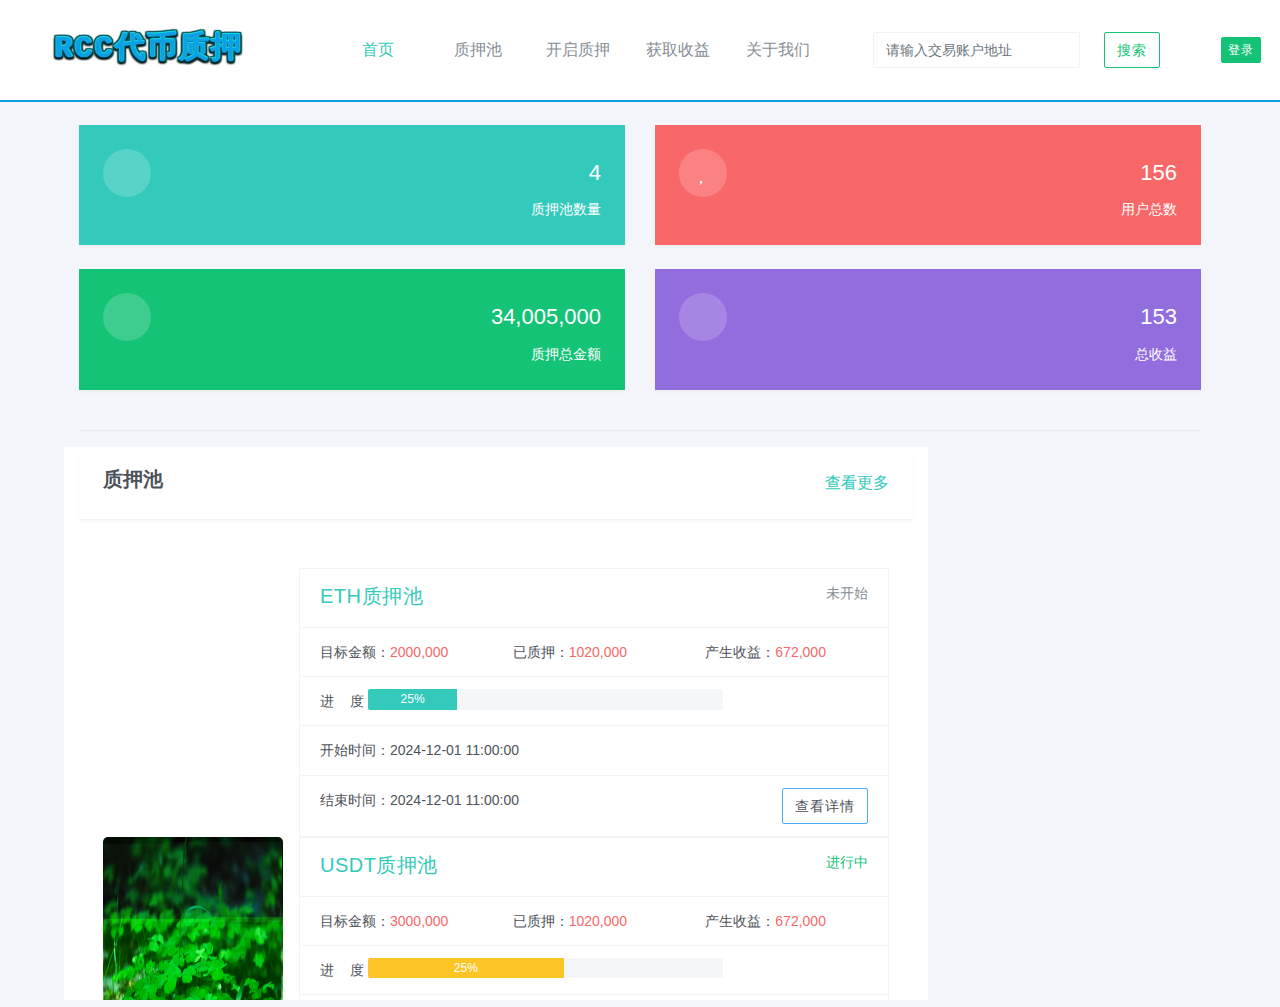
==== commit d63182f3: "new commit" ====
--- a/web/index.html
+++ b/web/index.html
@@ -53,7 +53,6 @@
             width: 100%; /* 设置宽度 */
             position: absolute;
             margin: 0 0 0 0;
-
         }
 
     </style>
@@ -61,6 +60,7 @@
 <script type="text/javascript" src="./asserts/js/jquery.min.js"></script>
 <script type="text/javascript" src="./asserts/js/bootstrap.min.js"></script>
 <script type="text/javascript" src="./asserts/js/bootstrap-multitabs/multitabs.js"></script>
+<script type="text/javascript" src="./asserts/js/popper.min.js"></script>
 <script type="text/javascript" src="./asserts/js/main.min.js"></script>
 <script>
     $(function () {
@@ -83,7 +83,7 @@
 
 <body style="  overflow-y: hidden;">
     <div class="lyear-layout-web" >
-        <div class="lyear-layout-container">
+        <div class="lyear-layout-container" style="text-align: center;">
             <!--头部信息-->
             <header class="row" style="background-color: white; height: 100px;">
                 <div class="col-3" id="logo" style="align-content: center; text-align: center;">
@@ -108,14 +108,14 @@
                     </form>
                     
                 </div>
-               
+                
             </header>
             <hr class="head-hr"/>
             <!--End 头部信息-->
 
             <!--页面主要内容-->
             <main class="lyear-layout-content">
-                <iframe id="iframe-content" width="95%" height="100%" frameborder="0" scrolling="auto">
+                <iframe id="iframe-content" width="90%" height="100%" frameborder="0" scrolling="auto">
 
                     
                 </iframe>
--- a/web/asserts/js/bootstrap-multitabs/multitabs.min.css
+++ b/web/asserts/js/bootstrap-multitabs/multitabs.min.css
@@ -28,7 +28,7 @@
     font-size: 10px;
     width: 16px;
     height: 16px;
-    top: 16px;
+    top: 15px;
     right: 10px;
     color: #c2c2c2;
     cursor: pointer;
@@ -48,7 +48,7 @@
     -webkit-transform: scale(.8);
     transform: scale(.8);
     display: inline-block;
-    /*vertical-align: -1px;*/
+    vertical-align: -1px;
 }
 li:hover .mt-close-tab {
     display: inline;
--- a/web/asserts/css/style.min.css
+++ b/web/asserts/css/style.min.css
@@ -1,16 +1,16 @@
 /** ----------------------------------
- * 光年(Light Year Admin)后台管理系统模板
- * 基于Bootstrap v3.3.7
+ * 光年(Light Year Admin By Iframe v4)后台管理系统模板
+ * 基于Bootstrap v4.4.1
  * http://www.itshubao.com
  * yinqi<3331653644@qq.com>
  -------------------------------------- */
 body {
-	font-family: -apple-system, BlinkMacSystemFont, "Segoe UI", Roboto, "Helvetica Neue", Arial, "PingFang SC", "Hiragino Sans GB", "Microsoft YaHei", sans-serif;
+	font-family: "Microsoft YaHei", sans-serif;
 	color: #4d5259;
-	line-height: 1.5;
+	line-height: 1.72;
 	font-size: 14px;
 	overflow-x: hidden;
-    background-color: #f5f6fa;
+    background-color: #F4F5FA;
 }
 html,
 body {
@@ -18,140 +18,477 @@
 }
 a {
     color: #33cabb;
-	-webkit-transition: .2s linear;
-	transition: .2s linear
-}
-a:hover,
-a:focus {
-	color: #4d5259;
-	text-decoration: none;
-	outline: none
+	-webkit-transition: .3s linear;
+	transition: .3s linear
 }
 a:hover,
 a:focus,
 a:active {
-    text-decoration: none;
+	color: #1c7068;
+	text-decoration: none;
+	outline: none
 }
 a,
 button,
 a:focus,
 a:active,
 button:focus,
-button:active {
+button:active,
+.input-group-text:focus,
+.input-group-text:active {
     outline: none !important;
 }
 blockquote {
-    font-size: 16px;
+    border-left: 4px solid #ebebeb;
+    font-size: 14px;
+    padding-left: 15px;
 }
 img {
     max-width: 100%;
 }
 pre {
-    background-color: #f9fafb;
+    background-color: #F8F9FA;
     border: none;
-    border-left: 5px solid #ebebeb;
-    padding: 12px;
+    padding: 15px;
     border-radius: 3px;
-    color: #616a78;
+    font-size: inherit;
+    color: #2f6f9f;
+}
+small,
+time,
+.small {
+    font-size: 12px;
+}
+i.mdi {
+    display: inline-block;
+}
+i.mdi:before,
+i.mdi:after {
+    vertical-align: bottom;
 }
 
 /** ----------------------------------
- * 示例中用到的样式，可删除
+ * 演示新增样式
  -------------------------------------- */
 .example-box .btn {
     margin-bottom: 10px;
     margin-right: 6px;
 }
+.border-example,
+.border-example-row {
+    padding: 1rem;
+    margin: 1rem 0 0;
+    border: solid #f8f9fa;
+    border-width: .2rem .2rem 0;
+}
+.border-example-row .row>.col,
+.border-example-row .row>[class^=col-] {
+    padding-top: .75rem;
+    padding-bottom: .75rem;
+    background-color: rgba(86, 61, 124, .15);
+    border: 1px solid rgba(86, 61, 124, .2);
+}
+.border-example-row .row+.row {
+    margin-top: 1rem;
+}
+.border-example+pre {
+    border-left: none;
+}
+.border-example-row .row+.row {
+    margin-top: 1rem;
+}
+.border-example-row-flex-cols .row {
+    min-height: 10rem;
+    background-color: rgba(255,0,0,.1);
+}
+.border-example::after {
+    display: block;
+    clear: both;
+    content: "";
+}
+.scrollspy-example {
+    position: relative;
+    height: 200px;
+    margin-top: .5rem;
+    overflow: auto;
+}
+.scrollspy-example-2 {
+    position: relative;
+    height: 350px;
+    overflow: auto;
+}
+.border-example-toasts {
+    background: #F8F9FA;
+    padding: 15px;
+    margin-bottom: 15px;
+}
+.border-example-border-utils [class^=border] {
+    display: inline-block;
+    width: 5rem;
+    height: 5rem;
+    margin: .25rem;
+    background-color: #F8F9FA;
+}
+.border-example-border-utils-0 [class^=border] {
+    border: 1px solid #dee2e6;
+}
+.border-highlight {
+    background-color: rgba(86,61,124,.15);
+    border: 1px solid rgba(86,61,124,.15);
+}
 
 /** ----------------------------------
- * 重设样式
+ * 通用辅助类
  -------------------------------------- */
-
+/* 禁止双击选中 */
+.not-user-select {
+    -moz-user-select: none; /* 火狐 */
+    -webkit-user-select: none; /* webkit浏览器 */
+    -ms-user-select: none; /* IE10 */
+    -khtml-user-select: none; /* 早期浏览器 */
+    user-select: none;
+}
+
+/* 垂直水平居中 */
+.center-vh {
+    display: -webkit-box;
+    display: flex;
+    -webkit-box-pack: center;
+    justify-content: center;
+    -webkit-box-align: center;
+    align-items: center;
+    height: 100%;
+}
+
+/* 边框 */
+
+/* 布局 */
+.flex-box {
+    display: -webkit-box;
+    display: flex;
+    -webkit-box-pack: justify;
+    justify-content: space-between;
+}
+
+/* 分割线 */
+.lyear-divider {
+    display: -webkit-box;
+    display: flex;
+    -webkit-box-align: center;
+    align-items: center;
+    -webkit-box-flex: 0;
+    flex: 0 1;
+    color: #4d5259;
+    font-size: 14px;
+    letter-spacing: .5px;
+    margin: 2rem auto;
+    width: 100%;
+}
+.lyear-divider::before,
+.lyear-divider::after {
+    content: '';
+    -webkit-box-flex: 1;
+    flex-grow: 1;
+    border-top: 1px solid rgba(77, 82, 89, 0.07);
+}
+.lyear-divider::before {
+    margin-right: 15px;
+}
+.lyear-divider::after {
+    margin-left: 15px;
+}
+
+/* 宽度 */
+.w-15 {
+    width: 15% !important;
+}
+.w-420 {
+    width: 420px !important;
+}
+
+/* margin */
+.m-5 {
+    margin: 5px!important;
+}
+.m-t-5 {
+    margin-top: 5px!important;
+}
+.m-r-5 {
+    margin-right: 5px!important;
+}
+.m-b-5 {
+    margin-bottom: 5px!important;
+}
+.m-l-5 {
+    margin-left: 5px!important;
+}
+.m-10 {
+    margin: 10px!important;
+}
+.m-tb-10 {
+    margin: 10px 0px!important;
+}
+.m-lr-10 {
+    margin: 0px 10px!important;
+}
+.m-t-10 {
+    margin-top: 10px!important;
+}
+.m-r-10 {
+    margin-right: 10px!important;
+}
+.m-b-10 {
+    margin-bottom: 10px!important;
+}
+.m-l-10 {
+    margin-left: 10px!important;
+}
+.m-15 {
+    margin: 15px!important;
+}
+.m-tb-15 {
+    margin: 15px 0px!important;
+}
+.m-lr-15 {
+    margin: 0px 15px!important;
+}
+.m-t-15 {
+    margin-top: 15px!important;
+}
+.m-r-15 {
+    margin-right: 15px!important;
+}
+.m-b-15 {
+    margin-bottom: 15px!important;
+}
+.m-l-15 {
+    margin-left: 15px!important;
+}
+
+/* padding */
+.p-10 {
+    padding: 10px!important;
+}
+.p-tb-10 {
+    padding: 10px 0px!important;
+}
+.p-lr-10 {
+    padding: 0px 10px!important;
+}
+.p-t-10 {
+    padding-top: 10px!important;
+}
+.p-r-10 {
+    padding-right: 10px!important;
+}
+.p-b-10 {
+    padding-bottom: 10px!important;
+}
+.p-l-10 {
+    padding-left: 10px!important;
+}
+.p-15 {
+    padding: 15px!important;
+}
+.p-tb-15 {
+    padding: 15px 0px!important;
+}
+.p-lr-15 {
+    padding: 0px 15px!important;
+}
+.p-t-15 {
+    padding-top: 15px!important;
+}
+.p-r-15 {
+    padding-right: 15px!important;
+}
+.p-b-15 {
+    padding-bottom: 15px!important;
+}
+.p-l-15 {
+    padding-left: 15px!important;
+}
+.p-20 {
+    padding: 20px!important;
+}
+.p-l-20 {
+    padding-left: 20px!important;
+}
+.p-l-40 {
+    padding-left: 40px!important;
+}
+
+/* 字体大小 */
+.fs-10 {
+	font-size: 10px!important;
+}
+.fs-12 {
+	font-size: 12px!important;
+}
+.fs-14 {
+	font-size: 14px!important;
+}
+.fs-16 {
+	font-size: 16px!important;
+}
+.fs-18 {
+	font-size: 18px!important;
+}
+.fs-20 {
+	font-size: 20px!important;
+}
+.fs-22 {
+	font-size: 22px!important;
+}
+
+/* 行高 */
+.lh-12{
+    line-height: 1.2!important;
+}
+.lh-13{
+    line-height: 1.3!important;
+}
+.lh-14{
+    line-height: 1.4!important;
+}
+.lh-15{
+    line-height:1.5!important;
+}
+.lh-16{
+    line-height: 1.6!important;
+}
+.lh-17{
+    line-height: 1.7!important;
+}
+.lh-18{
+    line-height: 1.8!important;
+}
+.lh-19{
+    line-height: 1.9!important;
+}
+.lh-2{
+    line-height: 2!important;
+}
+.lh-22{
+    line-height: 2.2!important;
+}
+.lh-24{
+    line-height: 2.4!important;
+}
+.lh-25{
+    line-height: 2.5!important;
+}
+.lh-26{
+    line-height: 2.6!important;
+}
+.lh-28{
+    line-height: 2.8!important;
+}
+.lh-3{
+    line-height: 3!important;
+}
+
+/* 头像 */
+.img-avatar {
+    -webkit-box-pack: center;
+    -ms-flex-pack: center;
+    justify-content: center;
+    vertical-align: middle;
+    -webkit-border-radius: 50%;
+    border-radius: 50%;
+    text-align: center;
+}
+.img-avatar-36 {
+    min-width: 36px;
+    width: 36px;
+    height: 36px;
+    line-height: 36px;
+}
+.img-avatar-48 {
+    min-width: 48px;
+    width: 48px;
+    height: 48px;
+    line-height: 48px;
+}
+
+/* 其他 */
+.no-border {
+    border: none!important;
+}
+.no-padding {
+    padding: 0!important;
+}
+.no-margin {
+    margin: 0!important;
+}
+.no-shadow {
+    box-shadow: none!important;
+}
+.no-text-shadow {
+    text-shadow: none!important;
+}
+.no-radius {
+    border-radius: 0!important;
+}
+.no-letter-spacing {
+    letter-spacing: 0!important;
+}
+.no-wrap {
+    white-space: nowrap!important;
+    flex-wrap: nowrap!important;
+}
+.no-underline:hover,
+.no-underline:focus {
+    text-decoration: none!important;
+}
+hr {
+    border-color: rgba(77, 82, 89, 0.07);
+}
+.jumbotron {
+    background-color: #f7fafc;
+}
+.rotate-180 {
+    display: inline-block;
+    -webkit-transform: rotate(180deg);
+    transform: rotate(180deg);
+}
+.help-block {
+    color: #737373;
+}
+
+/** ----------------------------------
+ * 重置样式
+ -------------------------------------- */
 /* 标题 */
 h1, h2, h3, h4, h5, h6, .h1, .h2, .h3, .h4, .h5, .h6 {
-    font-family: -apple-system, BlinkMacSystemFont, 'Helvetica Neue', 'PingFang SC', 'Microsoft YaHei', 'Source Han Sans SC', 'Noto Sans CJK SC', 'WenQuanYi Micro Hei', sans-serif;
-    color: #313944;
+    font-family: 'Microsoft YaHei', sans-serif;
     line-height: 1.5;
     letter-spacing: .5px;
 }
-.h1, .h2, .h3, .h4, .h5, .h6, h1, h2, h3, h4, h5, h6 {
-    margin-top: 0;
-    margin-bottom: .5rem;
-}
-
-/* 导航相关 */
-.navbar-toggle {
-    background-color: transparent;
-    border-color: transparent!important;
-}
-.navbar-default .navbar-toggle:hover,
-.navbar-default .navbar-toggle:focus {
-    background-color: transparent;
-}
-.navbar-default .navbar-toggle .icon-bar {
-    background-color: #4d5259;
-}
-.nav > li > a:focus {
-    background-color: transparent;
-}
-.nav > li > a:hover {
-    background-color: rgba(0,0,0,.0085);
-}
-.nav .open > a,
-.nav .open > a:focus,
-.nav .open > a:hover {
-    background-color: transparent;
-    border-color: transparent;
-}
-
-/* 下拉 */
-.dropdown-menu {
-    border-radius: 0;
-    border: none;
-    /*border: 1px solid rgba(235, 235, 235, 0.4);*/
-    -webkit-box-shadow: 0 0 4px rgba(0, 0, 0, 0.075);
-    box-shadow: 0 0 4px rgba(0, 0, 0, 0.075);
-}
-.dropdown-menu > li > a:focus, .dropdown-menu > li > a:hover {
-    background-color: #f9fafb;
-}
-.dropdown-menu .divider {
-    background-color: #f1f2f3;
-}
-.dropdown-menu > li > a {
-    padding-top: 8px;
-    padding-bottom: 8px;
-}
-.dropdown-menu > li > a > i {
-    margin-right: 10px;
-}
-.dropdown-menu>.active>a,
-.dropdown-menu>.active>a:focus,
-.dropdown-menu>.active>a:hover {
-    background-color: #33cabb;
-}
 
 /* 表格 */
 .table-bordered {
-    border-color: #eceeef;
-}
-.table>tbody>tr>td,
-.table>tbody>tr>th,
-.table>tfoot>tr>td,
-.table>tfoot>tr>th,
-.table>thead>tr>td,
-.table>thead>tr>th {
-    /*padding: .75em;*/
-    vertical-align: middle;
+    border-color: rgba(77, 82, 89, 0.07)!important;
+}
+.table-responsive>.table-bordered {
+    border-width: 1px;
+    border-style: solid;
+}
+.table > tbody > tr > td,
+.table > tbody > tr > th,
+.table > tfoot > tr > td,
+.table > tfoot > tr > th,
+.table > thead > tr > td,
+.table > thead > tr > th {
     padding: 10px;
-	line-height: 1.5;
-    border-color: #eceeef;
+	line-height: 1.72;
+    border-color: rgba(77, 82, 89, 0.07);
 }
 .table-striped tbody tr:nth-of-type(odd) {
-    background-color: #fafafa;
+    background-color: #f9fafb;
 }
 .table-hover > tbody > tr:hover {
-  background-color: #f1fbfb;
+    background-color: #f1fbfb;
 }
 .table-vcenter > thead > tr > th,
 .table-vcenter > thead > tr > td,
@@ -165,1266 +502,137 @@
     -webkit-transition: background-color 0.2s linear;
     transition: background-color 0.2s linear;
 }
-.table-condensed > tbody > tr > td,
-.table-condensed > tbody > tr > th,
-.table-condensed > tfoot > tr > td,
-.table-condensed > tfoot > tr > th,
-.table-condensed > thead > tr > td,
-.table-condensed > thead > tr > th {
-    padding: .5em;
-}
-
-/* 标签 */
-.label {
-    padding-top: .3em;
-    border-radius: 2px;
-    font-weight: 300;
-}
-.label-default {
-    background-color: #f5f6f7;
-    color: #8b95a5;
-}
-.label-primary {
-    background-color: #33cabb;
-}
-.label-success {
-    background-color: #15c377;
-}
-.label-info {
-    background-color: #48b0f7;
-}
-.label-warning {
-    background-color: #faa64b;
-}
-.label-danger {
-    background-color: #f96868;
-}
-.label-dark {
-    background-color: #465161;
-}
-.label-secondary {
-    background-color: #e4e7ea;
-    color: #4d5259;
-}
-.label-purple {
-    background-color: #926dde;
-}
-.label-pink {
-    background-color: #f96197;
-}
-.label-cyan {
-    background-color: #57c7d4;
-}
-.label-yellow {
-    background-color: #fcc525;
-}
-.label-brown {
-    background-color: #8d6658;
-}
-[class*='label-outline-'] {
-    position: relative;
-	border: 1px solid #ebebeb;
-    color: #4d5259;
-    font-size: 12px;
-}
-[class*='label-outline-']:before {
-    content: "";
-    margin-right: 5px;
-    width: 8px;
-    height: 8px;
-    display: inline-block;
-    -wekit-border-radius: 50%;
-    border-radius: 50%;
-}
-.label-outline-default::before {
-    background-color: #f5f6f7;
-}
-.label-outline-primary::before {
-    background-color: #33cabb;
-}
-.label-outline-success::before {
-    background-color: #15c377;
-}
-.label-outline-info::before {
-    background-color: #48b0f7;
-}
-.label-outline-warning::before {
-    background-color: #faa64b;
-}
-.label-outline-danger::before {
-    background-color: #f96868;
-}
-.label-outline-dark::before {
-    background-color: #465161;
-}
-.label-outline-secondary::before {
-    background-color: #e4e7ea;
-}
-.label-outline-purple::before {
-    background-color: #926dde;
-}
-.label-outline-pink::before {
-    background-color: #f96197;
-}
-.label-outline-cyan::before {
-    background-color: #57c7d4;
-}
-.label-outline-yellow::before {
-    background-color: #fcc525;
-}
-.label-outline-brown::before {
-    background-color: #8d6658;
-}
-/* 淡一些的颜色 */
-.label-primary-light {
-    background-color: rgba(51, 202, 187, .15);
-    color: #33cabb;
-}
-.label-success-light {
-    background-color: rgba(21, 195, 119, .15);
-    color: #15c377;
-}
-.label-info-light {
-    background-color: rgba(72,176,247, .15);
-    color: #48b0f7;
-}
-.label-warning-light {
-    background-color: rgba(250,166,75, .15);
-    color: #faa64b;
-}
-.label-danger-light {
-    background-color: rgba(249,104,104, .15);
-    color: #f96868;
-}
-.label-purple-light {
-    background-color: rgba(146,109,222, .15);
-    color: #926dde;
-}
-.label-pink-light {
-    background-color: rgba(249,97,151, .15);
-    color: #f96197;
-}
-.label-cyan-light {
-    background-color: rgba(87,199,212, .15);
-    color: #57c7d4;
-}
-.label-yellow-light {
-    background-color: rgba(252,197,37, .15);
-    color: #fcc525;
-}
-.label-brown-light {
-    background-color: rgba(141,102,88, .15);
-    color: #8d6658;
-}
-
-/* well */
-.well {
-    border-radius: 2px;
-    background-color: #f7f7f7;
-    border-color: #f0f0f0;
-    -webkit-box-shadow: none;
-    box-shadow: none;
-}
-
-/* 面板 */
-.panel {
-    border-color: #f0f0f0;
-    -webkit-box-shadow: none;
-    box-shadow: none;
-    margin-bottom: 30px;
-}
-.panel a:hover,
-.panel a:focus,
-.panel a:active {
-    color: inherit;
-}
-.panel-heading {
-    -webkit-border-radius: 0px;
-    border-radius: 0px;
-}
-.panel-default>.panel-heading,
-.panel-default>.panel-heading+.panel-collapse>.panel-body {
-    border-color: #f0f0f0;
-}
-.panel-primary>.panel-heading {
-    background-color: #33cabb;
-    border-color: #33cabb;
-}
-.panel-primary {
-    border-color: #33cabb;
-}
-.panel-primary>.panel-heading+.panel-collapse>.panel-body {
-    border-top-color: #33cabb;
-}
-.panel-primary > .panel-heading .badge {
-    color: #33cabb;
-}
-.panel-success>.panel-heading {
-    color: #fff;
-    background-color: #15c377;
-    border-color: #15c377;
-}
-.panel-success {
-    border-color: #15c377;
-}
-.panel-success>.panel-heading+.panel-collapse>.panel-body {
-    border-top-color: #15c377;
-}
-.panel-success > .panel-heading .badge {
-    background-color: #fff;
-    color: #15c377;
-}
-.panel-info>.panel-heading {
-    color: #fff;
-    background-color: #48b0f7;
-    border-color: #48b0f7;
-}
-.panel-info {
-    border-color: #48b0f7;
-}
-.panel-info>.panel-heading+.panel-collapse>.panel-body {
-    border-top-color: #48b0f7;
-}
-.panel-info > .panel-heading .badge {
-    background-color: #fff;
-    color: #48b0f7;
-}
-.panel-warning>.panel-heading {
-    color: #fff;
-    background-color: #faa64b;
-    border-color: #faa64b;
-}
-.panel-warning {
-    border-color: #faa64b;
-}
-.panel-warning>.panel-heading+.panel-collapse>.panel-body {
-    border-top-color: #faa64b;
-}
-.panel-warning > .panel-heading .badge {
-    background-color: #fff;
-    color: #faa64b;
-}
-.panel-danger>.panel-heading {
-    color: #fff;
-    background-color: #f96868;
-    border-color: #f96868;
-}
-.panel-danger {
-    border-color: #f96868;
-}
-.panel-danger>.panel-heading+.panel-collapse>.panel-body {
-    border-top-color: #f96868;
-}
-.panel-danger > .panel-heading .badge {
-    background-color: #fff;
-    color: #f96868;
-}
-.panel-dark>.panel-heading {
-    color: #fff;
-    background-color: #465161;
-    border-color: #465161;
-}
-.panel-dark {
-    border-color: #465161;
-}
-.panel-dark>.panel-heading+.panel-collapse>.panel-body {
-    border-top-color: #465161;
-}
-.panel-secondary>.panel-heading {
-    background-color: #e4e7ea;
-    border-color: #e4e7ea;
-}
-.panel-secondary {
-    border-color: #e4e7ea;
-}
-.panel-secondary>.panel-heading+.panel-collapse>.panel-body {
-    border-top-color: #e4e7ea;
-}
-.panel-purple>.panel-heading {
-    color: #fff;
-    background-color: #926dde;
-    border-color: #926dde;
-}
-.panel-purple {
-    border-color: #926dde;
-}
-.panel-purple>.panel-heading+.panel-collapse>.panel-body {
-    border-top-color: #926dde;
-}
-.panel-pink>.panel-heading {
-    color: #fff;
-    background-color: #f96197;
-    border-color: #f96197;
-}
-.panel-pink {
-    border-color: #f96197;
-}
-.panel-pink>.panel-heading+.panel-collapse>.panel-body {
-    border-top-color: #f96197;
-}
-.panel-cyan>.panel-heading {
-    color: #fff;
-    background-color: #57c7d4;
-    border-color: #57c7d4;
-}
-.panel-cyan {
-    border-color: #57c7d4;
-}
-.panel-cyan>.panel-heading+.panel-collapse>.panel-body {
-    border-top-color: #57c7d4;
-}
-
-/* 列表组 */
-.list-group-item {
-    border-color: #f0f0f0;
-}
-a.list-group-item:focus,
-a.list-group-item:hover,
-button.list-group-item:focus,
-button.list-group-item:hover {
-    background-color: #f9fafb;
-}
-.list-group-item.active, .list-group-item.active:focus, .list-group-item.active:hover {
-    background-color: #33cabb;
-    border-color: #33cabb;
-}
-.list-group-item:first-child {
-    border-top-left-radius: 2px;
-    border-top-right-radius: 2px;
-}
-.list-group-item:last-child {
-    border-bottom-right-radius: 2px;
-    border-bottom-left-radius: 2px;
-}
-
-/* 表单 */
-.form-control {
-    height: 38px;
-    border-color: #ebebeb;
+.table>caption+thead>tr:first-child>td,
+.table>caption+thead>tr:first-child>th,
+.table>colgroup+thead>tr:first-child>td,
+.table>colgroup+thead>tr:first-child>th,
+.table>thead:first-child>tr:first-child>td,
+.table>thead:first-child>tr:first-child>th {
+    border-top: 0;
+}
+.table.table-dark td,
+.table.table-dark th,
+.table.table-dark thead th {
+    border-color: rgba(255, 255, 255, 0.035);
+}
+.table-sm td,
+.table-sm th {
+    padding: .3rem!important;
+}
+.table-responsive>.table>tbody>tr>td,
+.table-responsive>.table>tbody>tr>th,
+.table-responsive>.table>tfoot>tr>td,
+.table-responsive>.table>tfoot>tr>th,
+.table-responsive>.table>thead>tr>td,
+.table-responsive>.table>thead>tr>th {
+    white-space: nowrap;
+}
+.table-active,
+.table-active>td,
+.table-active>th {
+    background-color: rgba(0, 0, 0, .0375);
+}
+.table-primary,
+.table-primary>td,
+.table-primary>th {
+    background-color: #dcfcfa;
+}
+.table-hover .table-primary:hover {
+    background-color:#CFFBF8;
+}
+.table-hover .table-primary:hover>td,
+.table-hover .table-primary:hover>th {
+    background-color:#CFFBF8;
+}
+.table-secondary,
+.table-secondary>td,
+.table-secondary>th {
+    background-color: #f2f2f2;
+}
+.table-success,
+.table-success>td,
+.table-success>th {
+    background-color: #e3fcf2;
+}
+.table-danger,
+.table-danger>td,
+.table-danger>th {
+    background-color: #fce3e3;
+}
+.table-warning,
+.table-warning>td,
+.table-warning>th {
+    background-color: #fcf0e3;
+}
+.table-info>td,
+.table-info>td,
+.table-info>th {
+    background-color: #e3f3fc;
+}
+.table-light,
+.table-light>td,
+.table-light>th {
+    background-color: #f7fafc;
+}
+
+/* 警告框 */
+.alert {
+    border: none;
     -webkit-border-radius: 2px;
     border-radius: 2px;
-    padding: 5px 12px;
-    line-height: inherit;
-    -webkit-transition: 0.2s linear;
-    transition: 0.2s linear;
-    -webkit-box-shadow: none;
-    box-shadow: none;
-}
-.form-control:focus {
-    border-color: #33cabb;
-    outline: 0;
-    -webkit-box-shadow: inset 0 1px 1px rgba(0,0,0,.075), 0 0 8px rgba(51, 202, 187, .6);
-            box-shadow: inset 0 1px 1px rgba(0,0,0,.075), 0 0 8px rgba(51, 202, 187, .6);
-}
-.input-group-addon {
-    border-color: #ebebeb;
-    background-color: #f9fafb;
-    -webkit-border-radius: 2px;
-    border-radius: 2px;
-}
-.input-group-lg>.form-control, .input-group-lg>.input-group-addon, .input-group-lg>.input-group-btn>.btn {
-    -webkit-border-radius: 2px;
-    border-radius: 2px;
-}
-.input-sm {
-    height: 30px;
-}
-.input-lg {
-    height: 46px;
-}
-.has-success .help-block,
-.has-success .control-label,
-.has-success .radio,
-.has-success .checkbox,
-.has-success .radio-inline,
-.has-success .checkbox-inline,
-.has-success.radio label,
-.has-success.checkbox label,
-.has-success.radio-inline label,
-.has-success.checkbox-inline label {
-    color: #15c377;
-}
-.has-success .form-control {
-    border-color: #15c377!important;
-    -webkit-box-shadow: inset 0 1px 1px rgba(0, 0, 0, .075)!important;
-            box-shadow: inset 0 1px 1px rgba(0, 0, 0, .075)!important;
-}
-.has-success .form-control:focus {
-    border-color: #15c377!important;
-    -webkit-box-shadow: inset 0 1px 1px rgba(0, 0, 0, .075), 0 0 8px rgba(21, 195, 119, .6)!important;
-            box-shadow: inset 0 1px 1px rgba(0, 0, 0, .075), 0 0 8px rgba(21, 195, 119, .6)!important;
-}
-.has-success .input-group-addon {
-    color: #15c377;
-    background-color: #dff0d8;
-    border-color: #15c377;
-}
-.has-success .form-control-feedback {
-    color: #15c377;
-}
-.has-info .help-block,
-.has-info .control-label,
-.has-info .radio,
-.has-info .checkbox,
-.has-info .radio-inline,
-.has-info .checkbox-inline,
-.has-info.radio label,
-.has-info.checkbox label,
-.has-info.radio-inline label,
-.has-info.checkbox-inline label {
-    color: #48b0f7;
-}
-.has-info .form-control {
-    border-color: #48b0f7!important;
-    -webkit-box-shadow: inset 0 1px 1px rgba(0, 0, 0, .075)!important;
-            box-shadow: inset 0 1px 1px rgba(0, 0, 0, .075)!important;
-}
-.has-info .form-control:focus {
-    border-color: #48b0f7!important;
-    -webkit-box-shadow: inset 0 1px 1px rgba(0, 0, 0, .075), 0 0 8px rgba(72, 176, 247, .6)!important;
-            box-shadow: inset 0 1px 1px rgba(0, 0, 0, .075), 0 0 8px rgba(72, 176, 247, .6)!important;
-}
-.has-info .input-group-addon {
-    color: #48b0f7;
-    background-color: #dff0d8;
-    border-color: #48b0f7;
-}
-.has-info .form-control-feedback {
-    color: #48b0f7;
-}
-.has-warning .help-block,
-.has-warning .control-label,
-.has-warning .radio,
-.has-warning .checkbox,
-.has-warning .radio-inline,
-.has-warning .checkbox-inline,
-.has-warning.radio label,
-.has-warning.checkbox label,
-.has-warning.radio-inline label,
-.has-warning.checkbox-inline label {
-    color: #faa64b;
-}
-.has-warning .form-control {
-    border-color: #faa64b!important;
-    -webkit-box-shadow: inset 0 1px 1px rgba(0, 0, 0, .075)!important;
-            box-shadow: inset 0 1px 1px rgba(0, 0, 0, .075)!important;
-}
-.has-warning .form-control:focus {
-    border-color: #faa64b!important;
-    -webkit-box-shadow: inset 0 1px 1px rgba(0, 0, 0, .075), 0 0 6px rgba(250, 166, 75, .6)!important;
-            box-shadow: inset 0 1px 1px rgba(0, 0, 0, .075), 0 0 6px rgba(250, 166, 75, .6)!important;
-}
-.has-warning .input-group-addon {
-    color: #faa64b;
-    background-color: #fcf8e3;
-    border-color: #faa64b;
-}
-.has-warning .form-control-feedback {
-    color: #faa64b;
-}
-.has-error .help-block,
-.has-error .control-label,
-.has-error .radio,
-.has-error .checkbox,
-.has-error .radio-inline,
-.has-error .checkbox-inline,
-.has-error.radio label,
-.has-error.checkbox label,
-.has-error.radio-inline label,
-.has-error.checkbox-inline label {
-    color: #f96868;
-}
-.has-error .form-control {
-    border-color: #f96868!important;
-    -webkit-box-shadow: inset 0 1px 1px rgba(0, 0, 0, .075)!important;
-            box-shadow: inset 0 1px 1px rgba(0, 0, 0, .075)!important;
-}
-.has-error .form-control:focus {
-    border-color: #f96868!important;
-    -webkit-box-shadow: inset 0 1px 1px rgba(0, 0, 0, .075), 0 0 6px rgba(249, 104, 104, .6)!important;
-            box-shadow: inset 0 1px 1px rgba(0, 0, 0, .075), 0 0 6px rgba(249, 104, 104, .6)!important;
-}
-.has-error .input-group-addon {
-    color: #f96868;
-    background-color: #f2dede;
-    border-color: #f96868;
-}
-.has-error .form-control-feedback {
-    color: #f96868;
-}
-
-/* 复选框 & 单选框 */
-.lyear-checkbox,
-.lyear-radio {
-    display: block;
-    position: relative;
-    margin-top: 0px;
-    margin-bottom: 0px;
-    cursor: pointer;
-    padding-left: 30px;
-    padding-right: 10px;
-    font-weight: 400;
-    min-height: 18px;
-    height: auto!important;
-    line-height: 18px!important;
-}
-input[type=checkbox],
-input[type=radio] {
-    -webkit-box-sizing: border-box;
-    box-sizing: border-box;
-    padding: 0;
-}
-.lyear-checkbox input,
-.lyear-radio input {
-    position: absolute;;
-    /*opacity: 0;*/
-    display: none;
-}
-.lyear-checkbox span::before,
-.lyear-radio span::before {
-    content: '';
-    position: absolute;
-    display: inline-block;
-    height: 18px;
-    width: 18px;
-    left: 0;
-    top: 0px;
-    border: 2px solid #ebebeb;;
-    -webkit-transition: all .1s;
-    -o-transition: all .1s;
-    transition: all .1s;
-}
-.lyear-checkbox span::after,
-.lyear-radio span::after {
-    content: '';
-    position: absolute;
-    display: none;
-    width: 5px;
-    height: 10px;
-    left: 7px;
-    top: 3px;
-    border: solid #4d5259;
-    border-width: 0 2px 2px 0;
-    -webkit-transform: rotate(45deg);
-    -ms-transform: rotate(45deg);
-    transform: rotate(45deg);
-}
-.lyear-checkbox span,
-.lyear-radio span {
-    display: inline-block;
-}
-.lyear-checkbox input:checked~span:after,
-.lyear-radio input:checked~span:after {
-    display: inline-block;
-}
-.lyear-checkbox:hover span::before,
-.lyear-radio:hover span::before {
-    border-color: #ebebeb;
-}
-.lyear-checkbox.checkbox-grey span::before,
-.lyear-checkbox.radio-grey span::before,
-.lyear-radio.checkbox-grey span::before,
-.lyear-radio.radio-grey span::before {
-    background-color: #ebebeb;
-    border-color: #ebebeb;
-}
-.lyear-checkbox input:disabled + span,
-.lyear-radio input:disabled + span {
-    cursor: not-allowed;
-}
-.lyear-checkbox input:disabled + span::before,
-.lyear-checkbox input:disabled + span::after,
-.lyear-radio input:disabled + span::before,
-.lyear-radio input:disabled + span::after {
-    opacity: .4;
-}
-/* checkbox */
-.checkbox-primary input:checked~span::before {
-    background-color: #33cabb;
-    border-color: #33cabb;
-}
-.checkbox-primary input:checked~span::after {
-    border-color: #fff;
-}
-.checkbox-success input:checked~span::before {
-    background-color: #15c377;
-    border-color: #15c377;
-}
-.checkbox-success input:checked~span::after {
-    border-color: #fff;
-}
-.checkbox-info input:checked~span::before {
-    background-color: #48b0f7;
-    border-color: #48b0f7;
-}
-.checkbox-info input:checked~span::after {
-    border-color: #fff;
-}
-.checkbox-warning input:checked~span::before {
-    background-color: #faa64b;
-    border-color: #faa64b;
-}
-.checkbox-warning input:checked~span::after {
-    border-color: #fff;
-}
-.checkbox-danger input:checked~span::before {
-    background-color: #f96868;
-    border-color: #f96868;
-}
-.checkbox-danger input:checked~span::after {
-    border-color: #fff;
-}
-.checkbox-dark input:checked~span::before {
-    background-color: #465161;
-    border-color: #465161;
-}
-.checkbox-dark input:checked~span::after {
-    border-color: #fff;
-}
-.checkbox-secondary input:checked~span::before {
-    background-color: #e4e7ea;
-    border-color: #e4e7ea;
-}
-.checkbox-secondary input:checked~span::after {
-    border-color: #fff;
-}
-.checkbox-purple input:checked~span::before {
-    background-color: #926dde;
-    border-color: #926dde;
-}
-.checkbox-purple input:checked~span::after {
-    border-color: #fff;
-}
-.checkbox-pink input:checked~span::before {
-    background-color: #f96197;
-    border-color: #f96197;
-}
-.checkbox-pink input:checked~span::after {
-    border-color: #fff;
-}
-.checkbox-cyan input:checked~span::before {
-    background-color: #57c7d4;
-    border-color: #57c7d4;
-}
-.checkbox-cyan input:checked~span::after {
-    border-color: #fff;
-}
-.checkbox-yellow input:checked~span::before {
-    background-color: #fcc525;
-    border-color: #fcc525;
-}
-.checkbox-yellow input:checked~span::after {
-    border-color: #fff;
-}
-.checkbox-brown input:checked~span::before {
-    background-color: #8d6658;
-    border-color: #8d6658;
-}
-.checkbox-brown input:checked~span::after {
-    border-color: #fff;
-}
-/* radio */
-.lyear-radio span::before {
-    -webkit-border-radius: 50%;
-    border-radius: 50%;
-}
-.lyear-radio span::after {
-    border: 0;
-    height: 6px;
-    left: 6px;
-    top: 6px;
-    width: 6px;
-    background: #4d5259;
-    -webkit-border-radius: 100%;
-    border-radius: 100%;
-}
-.radio-primary input:checked~span::before {
-    background-color: #33cabb;
-    border-color: #33cabb;
-}
-.radio-primary input:checked~span::after {
-    background-color: #fff;
-}
-.radio-success input:checked~span::before {
-    background-color: #15c377;
-    border-color: #15c377;
-}
-.radio-success input:checked~span::after {
-    background-color: #fff;
-}
-.radio-info input:checked~span::before {
-    background-color: #48b0f7;
-    border-color: #48b0f7;
-}
-.radio-info input:checked~span::after {
-    background-color: #fff;
-}
-.radio-warning input:checked~span::before {
-    background-color: #faa64b;
-    border-color: #faa64b;
-}
-.radio-warning input:checked~span::after {
-    background-color: #fff;
-}
-.radio-danger input:checked~span::before {
-    background-color: #f96868;
-    border-color: #f96868;
-}
-.radio-danger input:checked~span::after {
-    background-color: #fff;
-}
-.radio-dark input:checked~span::before {
-    background-color: #465161;
-    border-color: #465161;
-}
-.radio-dark input:checked~span::after {
-    background-color: #fff;
-}
-.radio-secondary input:checked~span::before {
-    background-color: #e4e7ea;
-    border-color: #e4e7ea;
-}
-.radio-secondary input:checked~span::after {
-    background-color: #fff;
-}
-.radio-purple input:checked~span::before {
-    background-color: #926dde;
-    border-color: #926dde;
-}
-.radio-purple input:checked~span::after {
-    background-color: #fff;
-}
-.radio-pink input:checked~span::before {
-    background-color: #f96197;
-    border-color: #f96197;
-}
-.radio-pink input:checked~span::after {
-    background-color: #fff;
-}
-.radio-cyan input:checked~span::before {
-    background-color: #57c7d4;
-    border-color: #57c7d4;
-}
-.radio-cyan input:checked~span::after {
-    background-color: #fff;
-}
-.radio-yellow input:checked~span::before {
-    background-color: #fcc525;
-    border-color: #fcc525;
-}
-.radio-yellow input:checked~span::after {
-    background-color: #fff;
-}
-.radio-brown input:checked~span::before {
-    background-color: #8d6658;
-    border-color: #8d6658;
-}
-.radio-brown input:checked~span::after {
-    background-color: #fff;
-}
-
-.checkbox-inline, .radio-inline {
-    display: inline-block;
-}
-.form-horizontal .lyear-radio.radio-inline,
-.form-horizontal .lyear-checkbox.checkbox-inline {
-    padding-top: 0px;
-    margin-top: 8px;
-}
-.checkbox-inline+.checkbox-inline,
-.radio-inline+.radio-inline {
-    margin-left: 0px;
-}
-
-/* 开关 */
-.lyear-switch {
-    display: -webkit-inline-box;
-    display: -webkit-inline-flex;
-    display: -ms-inline-flexbox;
-    display: inline-flex;
-    -webkit-box-align: center;
-    -webkit-align-items: center;
-    -ms-flex-align: center;
-    align-items: center;
-    margin-bottom: 0;
-}
-.lyear-switch input {
-    height: 0;
-    width: 0;
-    position: absolute;
-    opacity: 0;
-}
-.lyear-switch span {
-	display: inline-block;
-	position: relative;
-	width: 40px;
-	height: 10px;
-	-webkit-border-radius: 10px;
-	border-radius: 10px;
-	background-color: #ebebeb;
-	border: 2px solid #ebebeb;
-	cursor: pointer;
-	-webkit-transition: all .1s ease;
-	-o-transition: all .1s ease;
-	transition: all .1s ease
-}
-.lyear-switch span:after {
-	content: '';
-	height: 20px;
-	width: 20px;
-	-webkit-border-radius: 50%;
-	border-radius: 50%;
-	position: absolute;
-	left: 1px;
-	top: -7px;
-	color: #aaa;
-	-webkit-transition: all .1s ease;
-	-o-transition: all .1s ease;
-	transition: all .1s ease;
-	text-align: center;
-	font-size: 13px;
-	background-color: #fff;
-	-webkit-box-shadow: rgba(0,0,0,.12) 0 1px 6px,rgba(0,0,0,.12) 0 1px 4px;
-	box-shadow: rgba(0,0,0,.12) 0 1px 6px,rgba(0,0,0,.12) 0 1px 4px
-}
-.lyear-switch input:checked~span:after {
-	left: -webkit-calc(100% - 20px);
-	left: calc(100% - 20px);
-}
-.switch-primary input:checked~span:after {
-	background-color: #33cabb
-}
-.switch-success input:checked~span:after {
-	background-color: #15c377
-}
-.switch-info input:checked~span:after {
-	background-color: #48b0f7
-}
-.switch-warning input:checked~span:after {
-	background-color: #faa64b
-}
-.switch-danger input:checked~span:after {
-	background-color: #f96868
-}
-.switch-secondary input:checked~span:after {
-	background-color: #868e96
-}
-.switch-dark input:checked~span:after {
-	background-color: #465161
-}
-.switch-purple input:checked~span:after {
-	background-color: #926dde
-}
-.switch-pink input:checked~span:after {
-	background-color: #f96197
-}
-.switch-cyan input:checked~span:after {
-	background-color: #57c7d4
-}
-.switch-yellow input:checked~span:after {
-	background-color: #fcc525
-}
-.switch-brown input:checked~span:after {
-	background-color: #8d6658
-}
-
-.lyear-switch.switch-solid span,
-.lyear-switch.switch-light span,
-.lyear-switch.switch-outline span {
-    height: 20px;
-}
-.lyear-switch.switch-solid span:after,
-.lyear-switch.switch-light span:after,
-.lyear-switch.switch-outline span:after {
-    top: -2px;
-}
-.lyear-switch.switch-outline span {
-	background-color: #fff
-}
-.switch-solid.switch-primary input:checked~span {
-	background-color: #33cabb;
-	border-color: #33cabb
-}
-.switch-solid.switch-primary input:checked~span:after {
-	background-color: #fff;
-	color: #33cabb
-}
-.switch-solid.switch-success input:checked~span {
-	background-color: #15c377;
-	border-color: #15c377
-}
-.switch-solid.switch-success input:checked~span:after {
-	background-color: #fff;
-	color: #15c377
-}
-.switch-solid.switch-info input:checked~span {
-	background-color: #48b0f7;
-	border-color: #48b0f7
-}
-.switch-solid.switch-info input:checked~span:after {
-	background-color: #fff;
-	color: #48b0f7
-}
-.switch-solid.switch-warning input:checked~span {
-	background-color: #faa64b;
-	border-color: #faa64b
-}
-.switch-solid.switch-warning input:checked~span:after {
-	background-color: #fff;
-	color: #faa64b
-}
-.switch-solid.switch-danger input:checked~span {
-	background-color: #f96868;
-	border-color: #f96868
-}
-.switch-solid.switch-danger input:checked~span:after {
-	background-color: #fff;
-	color: #f96868
-}
-.switch-solid.switch-secondary input:checked~span {
-	background-color: #868e96;
-	border-color: #868e96
-}
-.switch-solid.switch-secondary input:checked~span:after {
-	background-color: #fff;
-	color: #868e96
-}
-.switch-solid.switch-dark input:checked~span {
-	background-color: #465161;
-	border-color: #465161
-}
-.switch-solid.switch-dark input:checked~span:after {
-	background-color: #fff;
-	color: #465161
-}
-.switch-solid.switch-purple input:checked~span {
-	background-color: #926dde;
-	border-color: #926dde
-}
-.switch-solid.switch-purple input:checked~span:after {
-	background-color: #fff;
-	color: #926dde
-}
-.switch-solid.switch-pink input:checked~span {
-	background-color: #f96197;
-	border-color: #f96197
-}
-.switch-solid.switch-pink input:checked~span:after {
-	background-color: #fff;
-	color: #f96197
-}
-.switch-solid.switch-cyan input:checked~span {
-	background-color: #57c7d4;
-	border-color: #57c7d4
-}
-.switch-solid.switch-cyan input:checked~span:after {
-	background-color: #fff;
-	color: #57c7d4
-}
-.switch-solid.switch-yellow input:checked~span {
-	background-color: #fcc525;
-	border-color: #fcc525
-}
-.switch-solid.switch-yellow input:checked~span:after {
-	background-color: #fff;
-	color: #fcc525
-}
-.switch-solid.switch-brown input:checked~span {
-	background-color: #8d6658;
-	border-color: #8d6658
-}
-.switch-solid.switch-brown input:checked~span:after {
-	background-color: #fff;
-	color: #8d6658
-}
-
-/* 模态框 */
-.modal-header {
-    border-bottom-color: #f1f2f3;
-}
-.modal-footer {
-    border-top-color: #f1f2f3;
-}
-.modal-content {
-    -webkit-border-radius: 3px;
-    border-radius: 3px;
-    border: none;
-    -webkit-box-shadow: none;
-    box-shadow: none;
-}
-
-/* 标签页 */
-.nav-tabs {
-    border-bottom-color: #ebebeb;
-    margin-bottom: 1rem;
-}
-.nav-tabs > li > a {
-    margin-right: 0px;
-    border: none;
-    border-bottom: 1px solid transparent;
-    border-radius: 0;
-    color: #8b95a5;
-    -webkit-transition: 0.5s;
-    transition: 0.5s;
-}
-.nav-tabs > li.active > a,
-.nav-tabs > li.active > a:focus,
-.nav-tabs > li.active > a:hover {
-    color: #4d5259;
-    border: none;
-    background-color: transparent;
-    border-bottom: 1px solid #33cabb;
-}
-.nav-tabs.nav > li > a:hover,
-.nav-tabs.nav > li > a:focus {
-    text-decoration: none;
-    background-color: transparent;
-    border-bottom-color: #33cabb;
-}
-.nav-tabs.nav-justified>.active>a,
-.nav-tabs.nav-justified>.active>a:focus,
-.nav-tabs.nav-justified>.active>a:hover {
-    color: #4d5259;
-    border: none;
-    border-bottom: 1px solid #33cabb;
-}
-@media (min-width: 768px) {
-    .nav-tabs.nav-justified>li>a {
-        border-bottom-color: #ebebeb;
-        -webkit-border-radius: 0px;
-        border-radius: 0px;
-    }
-}
-
-/* 进度条 */
-.progress {
-    height: 12px;
-    -webkit-border-radius: 2px;
-    -moz-border-radius: 2px;
-    -ms-border-radius: 2px;
-    -o-border-radius: 2px;
-    border-radius: 2px;
-    margin-bottom: 8px;
-    background-color: #f5f6f7;
-    -webkit-box-shadow: none;
-    box-shadow: none;
-}
-.progress-bar {
-    font-size: 10px;
-    line-height: 12px;
-    background-color: #33cabb;
-    -webkit-box-shadow: none;
-          box-shadow: none;
-}
-.progress-bar-success {
-  background-color: #15c377;
-}
-.progress-bar-info {
-  background-color: #48b0f7;
-}
-.progress-bar-warning {
-  background-color: #faa64b;
-}
-.progress-bar-danger {
-  background-color: #f96868;
-}
-.progress-bar-secondary {
-  background-color: #e4e7ea;
-}
-.progress-bar-pink {
-  background-color: #f96197;
-}
-.progress-bar-purple {
-  background-color: #926dde;
-}
-.progress-bar-brown {
-  background-color: #8d6658;
-}
-.progress-bar-cyan {
-  background-color: #57c7d4;
-}
-.progress-bar-yellow {
-  background-color: #fcc525;
-}
-.progress-bar-gray {
-  background-color: #868e96;
-}
-.progress-bar-dark {
-  background-color: #465161;
-}
-.progress-sm {
-    height: 8px;
-}
-.progress-lg {
-    height: 16px;
-}
-
-/* 弹出框 */
-.popover {
-    border-color: #ebebeb;
-    -webkit-border-radius: 2px;
-    border-radius: 2px;
-    -webkit-box-shadow: none;
-    box-shadow: none;
-    padding: 0px;
-}
-.popover-title {
-    background-color: #fcfdfe;
-    padding-top: 10px;
-    padding-bottom: 10px;
-    color: #616a78;
-    border-bottom-color: #f1f2f3;
-}
-.popover.top>.arrow {
-    border-top-color: #ebebeb;
-}
-.popover.right>.arrow {
-    border-right-color: #ebebeb;
-}
-.popover.bottom>.arrow {
-    border-bottom-color: #ebebeb;
-}
-.popover.left>.arrow {
-    border-left-color: #ebebeb;
-}
-
-/* 警告框 */
-.alert {
-    -webkit-border-radius: 2px;
-    border-radius: 2px;
 }
 .alert .alert-link:hover {
     text-decoration: underline;
 }
-
-/* 分页 */
-.pagination > li > a,
-.pagination > li > span {
-    padding: 0px 8px;
-    margin: 0 3px;
-    color: #6c757d;
-    border-color: #dee2e6;
-    line-height: 29px;
-    min-width: 31px;
-    text-align: center;
-    -webkit-border-radius: 2px;
+.alert p:last-child {
+    margin-bottom: 0px;
+}
+.alert-primary {
+    color: #1c7068;
+    background-color: #d5f5f3;
+}
+.alert-secondary {
+    background-color: #e4e7ea;
+}
+.alert-success {
+     background-color: #d4edda;
+}
+.alert-danger {
+    background-color: #f8d7da;
+}
+.alert-warning {
+    background-color: #fff3cd;
+}
+.alert-info {
+    background-color: #cce5ff;
+}
+.alert-light {
+    background-color: #f7fafc;
+}
+.alert-dark {
+    background-color: #d6d8d9;
+}
+.alert .mdi:before {
+    vertical-align: middle;
+}
+
+/* toast */
+.toast {
+    border-color: rgba(77, 82, 89, 0.07);
+    box-shadow: 0 0.125rem 0.75rem rgba(0, 0, 0, .035);
+}
+
+/* 按钮 */
+.btn {
+    font-size: 14px;
+    padding: 5px 12px;
+    color: #8b95a5;
+    letter-spacing: 1px;
     border-radius: 2px;
-}
-.pagination-sm > li > a,
-.pagination-sm > li > span {
-    padding: 0;
-    min-width: 26px;
-    line-height: 24px;
-}
-.pagination-lg > li > a,
-.pagination-lg > li > span {
-    padding: 0;
-    min-width: 37px;
-    line-height: 35px;
-}
-.pagination > li > a:hover,
-.pagination > li > a:focus
-.pagination > li > span:hover,
-.pagination > li > span:focus {
-    background-color: #f9fafb;
-    color: #4d5259;
-}
-.pagination > li:first-child a,
-.pagination > li:first-child span {
-    -webkit-border-radius: 2px;
-    border-radius: 2px;
-}
-.pagination > li:last-child a,
-.pagination > li:last-child span {
-    border-top-right-radius: 2px;
-    border-bottom-right-radius: 2px;
-}
-.pagination > .active > a,
-.pagination > .active > a:focus,
-.pagination > .active > a:hover,
-.pagination > .active > span,
-.pagination > .active > span:focus,
-.pagination > .active > span:hover {
-    background-color: #33cabb;
-    border-color: #33cabb;
-}
-.pagination > .disabled > a,
-.pagination > .disabled > a:focus,
-.pagination > .disabled > a:hover,
-.pagination > .disabled > span,
-.pagination > .disabled > span:focus,
-.pagination > .disabled > span:hover {
-    color: #6c757d;
-    opacity: 0.6;
-}
-.pagination.no-border > li a,
-.pagination.no-border > li span {
-    border: none;
-}
-.pagination-circle > li a,
-.pagination-circle > li span {
-    -webkit-border-radius: 50% !important;
-    border-radius: 50% !important;
-}
-.pagination.no-gutters > li a,
-.pagination.no-gutters > li span {
-    margin: 0;
-    margin-left: -1px;
-    -webkit-border-radius: 0 !important;
-    border-radius: 0 !important;
-}
-
-.pager li > a,
-.pager li > span {
-    -webkit-border-radius: 2px;
-    border-radius: 2px;
-    background-color: #fcfdfe;
-    border-color: #ebebeb;
-    color: #8b95a5;
-}
-.pager li > a:hover,
-.pager li > a:focus{
-    background-color: #f9fafb;
-    color: #4d5259
-}
-.pager li > a:active,
-.pager li > a.active {
-    background-color: #f9fafb;
-    color: #4d5259
-}
-.pager .disabled > a,
-.pager .disabled > a:focus,
-.pager .disabled > a:hover,
-.pager .disabled > span {
-    opacity: .6;
-    background-color: #fcfdfe;
-}
-
-/* 按钮 */
-.btn-w-xs {
-	width: 80px
-}
-.btn-w-sm {
-	width: 100px
-}
-.btn-w-md {
-	width: 120px
-}
-.btn-w-lg {
-	width: 145px
-}
-.btn-w-xl {
-	width: 180px
-}
-.btn {
-	color: #8b95a5;
-    padding: 8px 12px;
-	letter-spacing: 1px;
-	border-radius: 2px;
-	background-color: #fff;
-	outline: none !important;
-	-webkit-transition: 0.15s linear;
-	transition: 0.15s linear
+    background-color: #fff;
+    outline: none !important;
+    -webkit-transition: 0.15s linear;
+    transition: 0.15s linear;
 }
 .btn:focus,
 .btn.focus,
@@ -1433,10 +641,26 @@
 	-webkit-box-shadow: none !important;
 	box-shadow: none !important
 }
+.btn-w-xs {
+	width: 80px
+}
+.btn-w-sm {
+	width: 100px
+}
+.btn-w-md {
+	width: 120px
+}
+.btn-w-lg {
+	width: 145px
+}
+.btn-w-xl {
+	width: 180px
+}
+
 .btn-default {
 	background-color: #fcfdfe;
 	border-color: #ebebeb;
-	color: #8b95a5
+	color: #8b95a5!important;
 }
 .btn-default:hover {
 	background-color: #f9fafb;
@@ -1444,30 +668,32 @@
 	color: #4d5259
 }
 .btn-default:focus,
-.btn-default.focus,
-.btn-default:active,
-.btn-default.active,
-.show>.btn-default.dropdown-toggle,
-.open>.btn-default.dropdown-toggle {
+.btn-default.focus {
 	background-color: #f9fafb!important;
     border-color: #ebebeb!important;
 	color: #4d5259
 }
 .btn-default:not([disabled]):not(.disabled).active,
 .btn-default:not([disabled]):not(.disabled):active,
-.show>.btn-default.dropdown-toggle {
+.show > .btn-default.dropdown-toggle {
 	background-color: #f9fafb!important;
 	border-color: #ebebeb!important;
 	color: #4d5259;
 	-webkit-box-shadow: none;
 	box-shadow: none
 }
+.btn-default:not(:disabled):not(.disabled):active:focus,
+.btn-default:not(:disabled):not(.disabled).active:focus,
+.show > .btn-default.dropdown-toggle:focus {
+    box-shadow: none;
+}
 .btn-default.disabled,
 .btn-default:disabled {
 	background-color: #fcfdfe;
 	border-color: #ebebeb;
 	opacity: 0.5
 }
+
 .btn-primary {
 	background-color: #33cabb;
 	border-color: #33cabb;
@@ -1478,10 +704,7 @@
 	border-color: #52d3c7;
 }
 .btn-primary:focus,
-.btn-primary.focus,
-.btn-primary.active,
-.btn-primary:active,
-.open>.dropdown-toggle.btn-primary {
+.btn-primary.focus {
 	background-color: #52d3c7!important;
 	border-color: #52d3c7!important;
 }
@@ -1493,24 +716,18 @@
 }
 .btn-primary:not([disabled]):not(.disabled).active,
 .btn-primary:not([disabled]):not(.disabled):active,
-.show>.btn-primary.dropdown-toggle {
+.show > .btn-primary.dropdown-toggle {
 	background-color: #2ba99d!important;
 	border-color: #2ba99d!important;
 	-webkit-box-shadow: none;
 	box-shadow: none
 }
-.btn-primary.disabled.focus,
-.btn-primary.disabled:focus,
-.btn-primary.disabled:hover,
-.btn-primary[disabled].focus,
-.btn-primary[disabled]:focus,
-.btn-primary[disabled]:hover,
-fieldset[disabled] .btn-primary.focus,
-fieldset[disabled] .btn-primary:focus,
-fieldset[disabled] .btn-primary:hover {
-    background-color: #26BBA8;
-    border-color: #26BBA8;
-}
+.btn-primary:not(:disabled):not(.disabled):active:focus,
+.btn-primary:not(:disabled):not(.disabled).active:focus,
+.show > .btn-primary.dropdown-toggle:focus {
+    box-shadow: none;
+}
+
 .btn-success {
 	background-color: #15c377;
 	border-color: #15c377;
@@ -1521,38 +738,30 @@
 	border-color: #16d17f;
 }
 .btn-success:focus,
-.btn-success.focus,
-.btn-success.active,
-.btn-success:active,
-.open>.dropdown-toggle.btn-success {
+.btn-success.focus {
 	background-color: #16d17f!important;
 	border-color: #16d17f!important;
 }
-.btn-success.disabled,.btn-success:disabled {
+.btn-success.disabled,
+.btn-success:disabled {
 	background-color: #15c377;
 	border-color: #15c377;
 	opacity: 0.5
 }
 .btn-success:not([disabled]):not(.disabled).active,
 .btn-success:not([disabled]):not(.disabled):active,
-.show>.btn-success.dropdown-toggle {
+.show > .btn-success.dropdown-toggle {
 	background-color: #14b56f!important;
 	border-color: #14b56f!important;
 	-webkit-box-shadow: none;
 	box-shadow: none
 }
-.btn-success.disabled.focus,
-.btn-success.disabled:focus,
-.btn-success.disabled:hover,
-.btn-success[disabled].focus,
-.btn-success[disabled]:focus,
-.btn-success[disabled]:hover,
-fieldset[disabled] .btn-success.focus,
-fieldset[disabled] .btn-success:focus,
-fieldset[disabled] .btn-success:hover {
-    background-color: #0FB25F;
-    border-color: #0FB25F;
-}
+.btn-success:not(:disabled):not(.disabled):active:focus,
+.btn-success:not(:disabled):not(.disabled).active:focus,
+.show > .btn-success.dropdown-toggle:focus {
+    box-shadow: none;
+}
+
 .btn-info {
 	background-color: #48b0f7;
 	border-color: #48b0f7;
@@ -1563,10 +772,7 @@
 	border-color: #65bdf8;
 }
 .btn-info:focus,
-.btn-info.focus,
-.btn-info.active,
-.btn-info:active,
-.open>.dropdown-toggle.btn-info {
+.btn-info.focus {
 	background-color: #65bdf8!important;
 	border-color: #65bdf8!important;
 }
@@ -1578,24 +784,18 @@
 }
 .btn-info:not([disabled]):not(.disabled).active,
 .btn-info:not([disabled]):not(.disabled):active,
-.show>.btn-info.dropdown-toggle {
+.show > .btn-info.dropdown-toggle {
 	background-color: #2ba3f6!important;
 	border-color: #2ba3f6!important;
 	-webkit-box-shadow: none;
 	box-shadow: none
 }
-.btn-info.disabled.focus,
-.btn-info.disabled:focus,
-.btn-info.disabled:hover,
-.btn-info[disabled].focus,
-.btn-info[disabled]:focus,
-.btn-info[disabled]:hover,
-fieldset[disabled] .btn-info.focus,
-fieldset[disabled] .btn-info:focus,
-fieldset[disabled] .btn-info:hover {
-    background-color: #379BF5;
-    border-color: #379BF5;
-}
+.btn-info:not(:disabled):not(.disabled):active:focus,
+.btn-info:not(:disabled):not(.disabled).active:focus,
+.show > .btn-info.dropdown-toggle:focus {
+    box-shadow: none;
+}
+
 .btn-warning {
 	background-color: #faa64b;
 	border-color: #faa64b;
@@ -1609,7 +809,7 @@
 .btn-warning.focus,
 .btn-warning.active,
 .btn-warning:active,
-.open>.dropdown-toggle.btn-warning {
+.open > .dropdown-toggle.btn-warning {
 	background-color: #fbb264!important;
 	border-color: #fbb264!important;
 }
@@ -1620,24 +820,18 @@
 }
 .btn-warning:not([disabled]):not(.disabled).active,
 .btn-warning:not([disabled]):not(.disabled):active,
-.show>.btn-warning.dropdown-toggle {
+.show > .btn-warning.dropdown-toggle {
 	background-color: #f99a32!important;
 	border-color: #f99a32!important;
 	-webkit-box-shadow: none;
 	box-shadow: none
 }
-.btn-warning.disabled.focus,
-.btn-warning.disabled:focus,
-.btn-warning.disabled:hover,
-.btn-warning[disabled].focus,
-.btn-warning[disabled]:focus,
-.btn-warning[disabled]:hover,
-fieldset[disabled] .btn-warning.focus,
-fieldset[disabled] .btn-warning:focus,
-fieldset[disabled] .btn-warning:hover {
-    background-color: #F89038;
-    border-color: #F89038;
-}
+.btn-warning:not(:disabled):not(.disabled):active:focus,
+.btn-warning:not(:disabled):not(.disabled).active:focus,
+.show > .btn-warning.dropdown-toggle:focus {
+    box-shadow: none;
+}
+
 .btn-danger {
 	background-color: #f96868;
 	border-color: #f96868;
@@ -1648,10 +842,7 @@
 	border-color: #fa8181;
 }
 .btn-danger:focus,
-.btn-danger.focus,
-.btn-danger.active,
-.btn-danger:active,
-.open>.dropdown-toggle.btn-danger {
+.btn-danger.focus {
 	background-color: #fa8181!important;
 	border-color: #fa8181!important;
 }
@@ -1663,24 +854,18 @@
 }
 .btn-danger:not([disabled]):not(.disabled).active,
 .btn-danger:not([disabled]):not(.disabled):active,
-.show>.btn-danger.dropdown-toggle {
+.show > .btn-danger.dropdown-toggle {
 	background-color: #f84f4f!important;
 	border-color: #f84f4f!important;
 	-webkit-box-shadow: none;
 	box-shadow: none
 }
-.btn-danger.disabled.focus,
-.btn-danger.disabled:focus,
-.btn-danger.disabled:hover,
-.btn-danger[disabled].focus,
-.btn-danger[disabled]:focus,
-.btn-danger[disabled]:hover,
-fieldset[disabled] .btn-danger.focus,
-fieldset[disabled] .btn-danger:focus,
-fieldset[disabled] .btn-danger:hover {
-    background-color: #F75252;
-    border-color: #F75252;
-}
+.btn-danger:not(:disabled):not(.disabled):active:focus,
+.btn-danger:not(:disabled):not(.disabled).active:focus,
+.show > .btn-danger.dropdown-toggle:focus {
+    box-shadow: none;
+}
+
 .btn-secondary {
 	color: #4d5259 !important;
 	background-color: #e4e7ea;
@@ -1691,10 +876,7 @@
 	border-color: #edeff1;
 }
 .btn-secondary:focus,
-.btn-secondary.focus,
-.btn-secondary.active,
-.btn-secondary:active,
-.open>.dropdown-toggle.btn-secondary {
+.btn-secondary.focus {
 	background-color: #edeff1!important;
 	border-color: #edeff1!important;
 }
@@ -1706,24 +888,18 @@
 }
 .btn-secondary:not([disabled]):not(.disabled).active,
 .btn-secondary:not([disabled]):not(.disabled):active,
-.show>.btn-secondary.dropdown-toggle {
+.show > .btn-secondary.dropdown-toggle {
 	background-color: #dbdfe3!important;
 	border-color: #dbdfe3!important;
 	-webkit-box-shadow: none;
 	box-shadow: none
 }
-.btn-secondary.disabled.focus,
-.btn-secondary.disabled:focus,
-.btn-secondary.disabled:hover,
-.btn-secondary[disabled].focus,
-.btn-secondary[disabled]:focus,
-.btn-secondary[disabled]:hover,
-fieldset[disabled] .btn-secondary.focus,
-fieldset[disabled] .btn-secondary:focus,
-fieldset[disabled] .btn-secondary:hover {
-    background-color: #DBDFE3;
-    border-color: #DBDFE3;
-}
+.btn-secondary:not(:disabled):not(.disabled):active:focus,
+.btn-secondary:not(:disabled):not(.disabled).active:focus,
+.show > .btn-secondary.dropdown-toggle:focus {
+    box-shadow: none;
+}
+
 .btn-link {
 	color: #48b0f7;
     background-color: transparent;
@@ -1744,10 +920,7 @@
 	border-color: #a282e3;
 }
 .btn-purple:focus,
-.btn-purple.focus,
-.btn-purple.active,
-.btn-purple:active,
-.open>.dropdown-toggle.btn-purple {
+.btn-purple.focus {
 	background-color: #a282e3!important;
 	border-color: #a282e3!important;
 }
@@ -1759,24 +932,18 @@
 }
 .btn-purple:not([disabled]):not(.disabled).active,
 .btn-purple:not([disabled]):not(.disabled):active,
-.show>.btn-purple.dropdown-toggle {
+.show > .btn-purple.dropdown-toggle {
 	background-color: #8258d9!important;
 	border-color: #8258d9!important;
 	-webkit-box-shadow: none;
 	box-shadow: none
 }
-.btn-purple.disabled.focus,
-.btn-purple.disabled:focus,
-.btn-purple.disabled:hover,
-.btn-purple[disabled].focus,
-.btn-purple[disabled]:focus,
-.btn-purple[disabled]:hover,
-fieldset[disabled] .btn-purple.focus,
-fieldset[disabled] .btn-purple:focus,
-fieldset[disabled] .btn-purple:hover {
-    background-color: #7A56D4;
-    border-color: #7A56D4;
-}
+.btn-purple:not(:disabled):not(.disabled):active:focus,
+.btn-purple:not(:disabled):not(.disabled).active:focus,
+.show > .btn-purple.dropdown-toggle:focus {
+    box-shadow: none;
+}
+
 .btn-pink {
 	background-color: #f96197;
 	border-color: #f96197;
@@ -1787,10 +954,7 @@
 	border-color: #fa75a4;
 }
 .btn-pink:focus,
-.btn-pink.focus,
-.btn-pink.active,
-.btn-pink:active,
-.open>.dropdown-toggle.btn-pink {
+.btn-pink.focus {
 	background-color: #fa75a4!important;
 	border-color: #fa75a4!important;
 }
@@ -1802,24 +966,18 @@
 }
 .btn-pink:not([disabled]):not(.disabled).active,
 .btn-pink:not([disabled]):not(.disabled):active,
-.show>.btn-pink.dropdown-toggle {
+.show > .btn-pink.dropdown-toggle {
 	background-color: #f84d8a!important;
 	border-color: #f84d8a!important;
 	-webkit-box-shadow: none;
 	box-shadow: none
 }
-.btn-pink.disabled.focus,
-.btn-pink.disabled:focus,
-.btn-pink.disabled:hover,
-.btn-pink[disabled].focus,
-.btn-pink[disabled]:focus,
-.btn-pink[disabled]:hover,
-fieldset[disabled] .btn-pink.focus,
-fieldset[disabled] .btn-pink:focus,
-fieldset[disabled] .btn-pink:hover {
-    background-color: #F74B80;
-    border-color: #F74B80;
-}
+.btn-pink:not(:disabled):not(.disabled):active:focus,
+.btn-pink:not(:disabled):not(.disabled).active:focus,
+.show > .btn-pink.dropdown-toggle:focus {
+    box-shadow: none;
+}
+
 .btn-cyan {
 	background-color: #57c7d4;
 	border-color: #57c7d4;
@@ -1830,10 +988,7 @@
 	border-color: #77d2dc;
 }
 .btn-cyan:focus,
-.btn-cyan.focus,
-.btn-cyan.active,
-.btn-cyan:active,
-.open>.dropdown-toggle.btn-cyan {
+.btn-cyan.focus {
 	background-color: #77d2dc!important;
 	border-color: #77d2dc!important;
 }
@@ -1845,24 +1000,18 @@
 }
 .btn-cyan:not([disabled]):not(.disabled).active,
 .btn-cyan:not([disabled]):not(.disabled):active,
-.show>.btn-cyan.dropdown-toggle {
+.show > .btn-cyan.dropdown-toggle {
 	background-color: #37bccc!important;
 	border-color: #37bccc!important;
 	-webkit-box-shadow: none;
 	box-shadow: none
 }
-.btn-cyan.disabled.focus,
-.btn-cyan.disabled:focus,
-.btn-cyan.disabled:hover,
-.btn-cyan[disabled].focus,
-.btn-cyan[disabled]:focus,
-.btn-cyan[disabled]:hover,
-fieldset[disabled] .btn-cyan.focus,
-fieldset[disabled] .btn-cyan:focus,
-fieldset[disabled] .btn-cyan:hover {
-    background-color: #42B7C7;
-    border-color: #42B7C7;
-}
+.btn-cyan:not(:disabled):not(.disabled):active:focus,
+.btn-cyan:not(:disabled):not(.disabled).active:focus,
+.show > .btn-cyan.dropdown-toggle:focus {
+    box-shadow: none;
+}
+
 .btn-yellow {
 	background-color: #fcc525;
 	border-color: #fcc525;
@@ -1888,24 +1037,18 @@
 }
 .btn-yellow:not([disabled]):not(.disabled).active,
 .btn-yellow:not([disabled]):not(.disabled):active,
-.show>.btn-yellow.dropdown-toggle {
+.show > .btn-yellow.dropdown-toggle {
 	background-color: #f5b703!important;
 	border-color: #f5b703!important;
 	-webkit-box-shadow: none;
 	box-shadow: none
 }
-.btn-yellow.disabled.focus,
-.btn-yellow.disabled:focus,
-.btn-yellow.disabled:hover,
-.btn-yellow[disabled].focus,
-.btn-yellow[disabled]:focus,
-.btn-yellow[disabled]:hover,
-fieldset[disabled] .btn-yellow.focus,
-fieldset[disabled] .btn-yellow:focus,
-fieldset[disabled] .btn-yellow:hover {
-    background-color: #FCB41B;
-    border-color: #FCB41B;
-}
+.btn-yellow:not(:disabled):not(.disabled):active:focus,
+.btn-yellow:not(:disabled):not(.disabled).active:focus,
+.show > .btn-yellow.dropdown-toggle:focus {
+    box-shadow: none;
+}
+
 .btn-brown {
 	background-color: #8d6658;
 	border-color: #8d6658;
@@ -1916,10 +1059,7 @@
 	border-color: #9d7162;
 }
 .btn-brown:focus,
-.btn-brown.focus,
-.btn-brown.active,
-.btn-brown:active,
-.open>.dropdown-toggle.btn-brown {
+.btn-brown.focus {
 	background-color: #8d6658!important;
 	border-color: #8d6658!important;
 }
@@ -1931,24 +1071,18 @@
 }
 .btn-brown:not([disabled]):not(.disabled).active,
 .btn-brown:not([disabled]):not(.disabled):active,
-.show>.btn-brown.dropdown-toggle {
+.show > .btn-brown.dropdown-toggle {
 	background-color: #7d5b4e!important;
 	border-color: #7d5b4e!important;
 	-webkit-box-shadow: none;
 	box-shadow: none
 }
-.btn-brown.disabled.focus,
-.btn-brown.disabled:focus,
-.btn-brown.disabled:hover,
-.btn-brown[disabled].focus,
-.btn-brown[disabled]:focus,
-.btn-brown[disabled]:hover,
-fieldset[disabled] .btn-brown.focus,
-fieldset[disabled] .btn-brown:focus,
-fieldset[disabled] .btn-brown:hover {
-    background-color: #755043;
-    border-color: #755043;
-}
+.btn-brown:not(:disabled):not(.disabled):active:focus,
+.btn-brown:not(:disabled):not(.disabled).active:focus,
+.show > .btn-brown.dropdown-toggle:focus {
+    box-shadow: none;
+}
+
 .btn-dark {
 	background-color: #465161;
 	border-color: #465161;
@@ -1959,10 +1093,7 @@
 	border-color: #515d70;
 }
 .btn-dark:focus,
-.btn-dark.focus,
-.btn-dark.active,
-.btn-dark:active,
-.open>.dropdown-toggle.btn-dark {
+.btn-dark.focus {
 	background-color: #515d70!important;
 	border-color: #515d70!important;
 }
@@ -1974,23 +1105,369 @@
 }
 .btn-dark:not([disabled]):not(.disabled).active,
 .btn-dark:not([disabled]):not(.disabled):active,
-.show>.btn-dark.dropdown-toggle {
+.show > .btn-dark.dropdown-toggle {
 	background-color: #3b4552!important;
 	border-color: #3b4552!important;
 	-webkit-box-shadow: none;
 	box-shadow: none
 }
-.btn-dark.disabled.focus,
-.btn-dark.disabled:focus,
-.btn-dark.disabled:hover,
-.btn-dark[disabled].focus,
-.btn-dark[disabled]:focus,
-.btn-dark[disabled]:hover,
-fieldset[disabled] .btn-dark.focus,
-fieldset[disabled] .btn-dark:focus,
-fieldset[disabled] .btn-dark:hover {
-    background-color: #353E4B;
-    border-color: #353E4B;
+.btn-dark:not(:disabled):not(.disabled):active:focus,
+.btn-dark:not(:disabled):not(.disabled).active:focus,
+.show > .btn-dark.dropdown-toggle:focus {
+    box-shadow: none;
+}
+
+.btn-outline-primary {
+    color: #33cabb;
+    border-color: #33cabb;
+}
+.btn-outline-primary:hover {
+    color: #fff;
+    background-color: #33cabb;
+    border-color: #33cabb;
+}
+.btn-outline-primary.disabled,
+.btn-outline-primary:disabled {
+    color: #33cabb;
+    background-color: transparent;
+}
+.btn-outline-primary:not(:disabled):not(.disabled):active,
+.btn-outline-primary:not(:disabled):not(.disabled).active,
+.show > .btn-outline-primary.dropdown-toggle {
+    color: #fff;
+    background-color: #33cabb;
+    border-color: #33cabb;
+}
+.btn-outline-primary:not(:disabled):not(.disabled):active:focus,
+.btn-outline-primary:not(:disabled):not(.disabled).active:focus,
+.show > .btn-outline-primary.dropdown-toggle:focus {
+    box-shadow: none;
+}
+
+.btn-outline-secondary {
+    color: #4d5259;
+    border-color: #e4e7ea;
+}
+.btn-outline-secondary:hover {
+    color: #4d5259;
+    background-color: #e4e7ea;
+    border-color: #e4e7ea;
+}
+.btn-outline-secondary.disabled,
+.btn-outline-secondary:disabled {
+    color: #e4e7ea;
+    background-color: transparent;
+}
+.btn-outline-secondary:not(:disabled):not(.disabled):active,
+.btn-outline-secondary:not(:disabled):not(.disabled).active,
+.show > .btn-outline-secondary.dropdown-toggle {
+    color: #fff;
+    background-color: #e4e7ea;
+    border-color: #e4e7ea;
+}
+.btn-outline-secondary:not(:disabled):not(.disabled):active:focus,
+.btn-outline-secondary:not(:disabled):not(.disabled).active:focus,
+.show > .btn-outline-secondary.dropdown-toggle:focus {
+    box-shadow: none;
+}
+
+.btn-outline-success {
+    color: #15c377;
+    border-color: #15c377;
+}
+.btn-outline-success:hover {
+    color: #fff;
+    background-color: #15c377;
+    border-color: #15c377;
+}
+.btn-outline-success.disabled,
+.btn-outline-success:disabled {
+    color: #15c377;
+    background-color: transparent;
+}
+.btn-outline-success:not(:disabled):not(.disabled):active,
+.btn-outline-success:not(:disabled):not(.disabled).active,
+.show > .btn-outline-success.dropdown-toggle {
+    color: #fff;
+    background-color: #15c377;
+    border-color: #15c377;
+}
+.btn-outline-success:not(:disabled):not(.disabled):active:focus,
+.btn-outline-success:not(:disabled):not(.disabled).active:focus,
+.show > .btn-outline-success.dropdown-toggle:focus {
+    box-shadow: none;
+}
+
+.btn-outline-info {
+  color: #48b0f7;
+  border-color: #48b0f7;
+}
+.btn-outline-info:hover {
+    color: #fff;
+    background-color: #48b0f7;
+    border-color: #48b0f7;
+}
+.btn-outline-info.disabled,
+.btn-outline-info:disabled {
+    color: #48b0f7;
+    background-color: transparent;
+}
+.btn-outline-info:not(:disabled):not(.disabled):active,
+.btn-outline-info:not(:disabled):not(.disabled).active,
+.show > .btn-outline-info.dropdown-toggle {
+    color: #fff;
+    background-color: #48b0f7;
+    border-color: #48b0f7;
+}
+.btn-outline-info:not(:disabled):not(.disabled):active:focus,
+.btn-outline-info:not(:disabled):not(.disabled).active:focus,
+.show > .btn-outline-info.dropdown-toggle:focus {
+    box-shadow: none;
+}
+
+.btn-outline-warning {
+    color: #faa64b;
+    border-color: #faa64b;
+}
+.btn-outline-warning:hover {
+    color: #fff;
+    background-color: #faa64b;
+    border-color: #faa64b;
+}
+.btn-outline-warning.disabled,
+.btn-outline-warning:disabled {
+    color: #ffc107;
+    background-color: transparent;
+}
+.btn-outline-warning:not(:disabled):not(.disabled):active,
+.btn-outline-warning:not(:disabled):not(.disabled).active,
+.show > .btn-outline-warning.dropdown-toggle {
+    color: #fff;
+    background-color: #faa64b;
+    border-color: #faa64b;
+}
+.btn-outline-warning:not(:disabled):not(.disabled):active:focus,
+.btn-outline-warning:not(:disabled):not(.disabled).active:focus,
+.show > .btn-outline-warning.dropdown-toggle:focus {
+    box-shadow: none;
+}
+
+.btn-outline-danger {
+    color: #f96868;
+    border-color: #f96868;
+}
+.btn-outline-danger:hover {
+    color: #fff;
+    background-color: #f96868;
+    border-color: #f96868;
+}
+.btn-outline-danger.disabled,
+.btn-outline-danger:disabled {
+    color: #f96868;
+    background-color: transparent;
+}
+.btn-outline-danger:not(:disabled):not(.disabled):active,
+.btn-outline-danger:not(:disabled):not(.disabled).active,
+.show > .btn-outline-danger.dropdown-toggle {
+    color: #fff;
+    background-color: #f96868;
+    border-color: #f96868;
+}
+.btn-outline-danger:not(:disabled):not(.disabled):active:focus,
+.btn-outline-danger:not(:disabled):not(.disabled).active:focus,
+.show > .btn-outline-danger.dropdown-toggle:focus {
+    box-shadow: none;
+}
+.btn-outline-light {
+  color: #f8f9fa;
+  border-color: #f8f9fa;
+}
+.btn-outline-light:hover {
+  color: #212529;
+  background-color: #f8f9fa;
+  border-color: #f8f9fa;
+}
+.btn-outline-light.disabled,
+.btn-outline-light:disabled {
+  color: #f8f9fa;
+  background-color: transparent;
+}
+.btn-outline-light:not(:disabled):not(.disabled):active,
+.btn-outline-light:not(:disabled):not(.disabled).active,
+.show > .btn-outline-light.dropdown-toggle {
+  color: #212529;
+  background-color: #f8f9fa;
+  border-color: #f8f9fa;
+}
+.btn-outline-light:not(:disabled):not(.disabled):active:focus,
+.btn-outline-light:not(:disabled):not(.disabled).active:focus,
+.show > .btn-outline-light.dropdown-toggle:focus {
+  box-shadow: 0 0 0 0.2rem rgba(248, 249, 250, 0.5);
+}
+
+.btn-outline-dark {
+    color: #465161;
+    border-color: #465161;
+}
+.btn-outline-dark:hover {
+    color: #fff;
+    background-color: #465161;
+    border-color: #465161;
+}
+.btn-outline-dark.disabled,
+.btn-outline-dark:disabled {
+    color: #465161;
+    background-color: transparent;
+}
+.btn-outline-dark:not(:disabled):not(.disabled):active,
+.btn-outline-dark:not(:disabled):not(.disabled).active,
+.show > .btn-outline-dark.dropdown-toggle {
+    color: #fff;
+    background-color: #465161;
+    border-color: #465161;
+}
+.btn-outline-dark:not(:disabled):not(.disabled):active:focus,
+.btn-outline-dark:not(:disabled):not(.disabled).active:focus,
+.show > .btn-outline-dark.dropdown-toggle:focus {
+    box-shadow: none;
+}
+
+.btn-outline-purple {
+    color: #926dde;
+    border-color: #926dde;
+}
+.btn-outline-purple:hover {
+    color: #fff;
+    background-color: #926dde;
+    border-color: #926dde;
+}
+.btn-outline-purple.disabled,
+.btn-outline-purple:disabled {
+    color: #926dde;
+    background-color: transparent;
+}
+.btn-outline-purple:not(:disabled):not(.disabled):active,
+.btn-outline-purple:not(:disabled):not(.disabled).active,
+.show > .btn-outline-purple.dropdown-toggle {
+    color: #fff;
+    background-color: #926dde;
+    border-color: #926dde;
+}
+.btn-outline-purple:not(:disabled):not(.disabled):active:focus,
+.btn-outline-purple:not(:disabled):not(.disabled).active:focus,
+.show > .btn-outline-purple.dropdown-toggle:focus {
+    box-shadow: none;
+}
+
+.btn-outline-pink {
+    color: #f96197;
+    border-color: #f96197;
+}
+.btn-outline-pink:hover {
+    color: #fff;
+    background-color: #f96197;
+    border-color: #f96197;
+}
+.btn-outline-pink.disabled,
+.btn-outline-pink:disabled {
+    color: #f96197;
+    background-color: transparent;
+}
+.btn-outline-pink:not(:disabled):not(.disabled):active,
+.btn-outline-pink:not(:disabled):not(.disabled).active,
+.show > .btn-outline-pink.dropdown-toggle {
+    color: #fff;
+    background-color: #f96197;
+    border-color: #f96197;
+}
+.btn-outline-pink:not(:disabled):not(.disabled):active:focus,
+.btn-outline-pink:not(:disabled):not(.disabled).active:focus,
+.show > .btn-outline-pink.dropdown-toggle:focus {
+    box-shadow: none;
+}
+
+.btn-outline-cyan {
+    color: #57c7d4;
+    border-color: #57c7d4;
+}
+.btn-outline-cyan:hover {
+    color: #fff;
+    background-color: #57c7d4;
+    border-color: #57c7d4;
+}
+.btn-outline-cyan.disabled,
+.btn-outline-cyan:disabled {
+    color: #57c7d4;
+    background-color: transparent;
+}
+.btn-outline-cyan:not(:disabled):not(.disabled):active,
+.btn-outline-cyan:not(:disabled):not(.disabled).active,
+.show > .btn-outline-cyan.dropdown-toggle {
+    color: #fff;
+    background-color: #57c7d4;
+    border-color: #57c7d4;
+}
+.btn-outline-cyan:not(:disabled):not(.disabled):active:focus,
+.btn-outline-cyan:not(:disabled):not(.disabled).active:focus,
+.show > .btn-outline-cyan.dropdown-toggle:focus {
+    box-shadow: none;
+}
+
+.btn-outline-yellow {
+    color: #fcc525;
+    border-color: #fcc525;
+}
+.btn-outline-yellow:hover {
+    color: #fff;
+    background-color: #fcc525;
+    border-color: #fcc525;
+}
+.btn-outline-yellow.disabled,
+.btn-outline-yellow:disabled {
+    color: #fcc525;
+    background-color: transparent;
+}
+.btn-outline-yellow:not(:disabled):not(.disabled):active,
+.btn-outline-yellow:not(:disabled):not(.disabled).active,
+.show > .btn-outline-yellow.dropdown-toggle {
+    color: #fff;
+    background-color: #fcc525;
+    border-color: #fcc525;
+}
+.btn-outline-yellow:not(:disabled):not(.disabled):active:focus,
+.btn-outline-yellow:not(:disabled):not(.disabled).active:focus,
+.show > .btn-outline-yellow.dropdown-toggle:focus {
+    box-shadow: none;
+}
+
+.btn-outline-brown {
+    color: #8d6658;
+    border-color: #8d6658;
+}
+.btn-outline-brown:hover {
+    color: #fff;
+    background-color: #8d6658;
+    border-color: #8d6658;
+}
+.btn-outline-brown.disabled,
+.btn-outline-brown:disabled {
+    color: #8d6658;
+    background-color: transparent;
+}
+.btn-outline-brown:not(:disabled):not(.disabled):active,
+.btn-outline-brown:not(:disabled):not(.disabled).active,
+.show > .btn-outline-brown.dropdown-toggle {
+    color: #fff;
+    background-color: #8d6658;
+    border-color: #8d6658;
+}
+.btn-outline-brown:not(:disabled):not(.disabled):active:focus,
+.btn-outline-brown:not(:disabled):not(.disabled).active:focus,
+.show > .btn-outline-brown.dropdown-toggle:focus {
+    box-shadow: none;
+}
+.show .dropdown-item.active:hover {
+    color: #FFF;
 }
 .btn-round {
     -webkit-border-radius: 10rem;
@@ -2007,7 +1484,7 @@
     bottom: 0;
     width: 36px;
     line-height: 1.5;
-    padding-top: 5px;
+    padding-top: 4px;
     padding-bottom: 5px;
     background-color: rgba(0,0,0,0.1);
     cursor: pointer;
@@ -2016,19 +1493,19 @@
 .btn-label label i {
     font-size: 16px;
 }
-.btn-group-xs>.btn,
+.btn-group-xs > .btn,
 .btn-xs {
 	font-size: 12px;
 	padding: 2px 6px;
 	line-height: 18px
 }
-.btn-group-sm>.btn,
+.btn-group-sm > .btn,
 .btn-sm {
 	font-size: 12px;
 	padding: 4px 8px;
 	line-height: 20px
 }
-.btn-group-lg>.btn,
+.btn-group-lg > .btn,
 .btn-lg {
 	font-size: 16px;
 	padding: 7px 20px;
@@ -2061,8 +1538,7 @@
     -webkit-box-pack: justify;
     justify-content: space-between;
 }
-.btn-group-justified .btn,
-.btn-group-justified .btn-group {
+.btn-group-justified .btn {
     width: 100%;
 }
 .btn-group-round .btn:first-child {
@@ -2074,1093 +1550,415 @@
     border-bottom-right-radius: 10rem;
 }
 
-/* 背景色 */
-.bg-primary {
-	background-color: #33cabb !important;
-	color: #fff!important;
-}
-.bg-secondary {
-	background-color: #e4e7ea !important;
-	color: #fff!important;
-}
-.bg-success {
-	background-color: #15c377 !important;
-	color: #fff!important;
-}
-.bg-info {
-	background-color: #48b0f7 !important;
-	color: #fff!important;
-}
-.bg-warning {
-	background-color: #faa64b !important;
-	color: #fff!important;
-}
-.bg-danger {
-	background-color: #f96868 !important;
-	color: #fff!important;
-}
-.bg-pink {
-	background-color: #f96197 !important;
-	color: #fff!important;
-}
-.bg-purple {
-	background-color: #926dde !important;
-	color: #fff!important;
-}
-.bg-brown {
-	background-color: #8d6658 !important;
-	color: #fff!important;
-}
-.bg-cyan {
-	background-color: #57c7d4 !important;
-	color: #fff!important;
-}
-.bg-yellow {
-	background-color: #fcc525 !important;
-	color: #fff!important;
-}
-.bg-gray {
-	background-color: #868e96 !important;
-	color: #fff!important;
-}
-.bg-dark {
-	background-color: #465161 !important;
-	color: #fff!important;
-}
-.bg-white {
-	background-color: #fff !important
-}
-.bg-lightest {
-	background-color: #fcfdfe !important
-}
-.bg-lighter {
-	background-color: #f9fafb !important
-}
-.bg-light {
-	background-color: #f5f6f7 !important
-}
-.bg-translucent {
-    background-color: rgba(255, 255, 255, 0.175)
-}
-.bg-transparent {
-	background-color: transparent !important
-}
-
-/* 字体颜色 */
-.text-primary {
-	color: #33cabb !important
-}
-.text-secondary {
-	color: #e4e7ea !important
-}
-.text-success {
-	color: #15c377 !important
-}
-.text-info {
-	color: #48b0f7 !important
-}
-.text-warning {
-	color: #faa64b !important
-}
-.text-danger {
-	color: #f96868 !important
-}
-.text-pink {
-	color: #f96197 !important
-}
-.text-purple {
-	color: #926dde !important
-}
-.text-brown {
-	color: #8d6658 !important
-}
-.text-cyan {
-	color: #57c7d4 !important
-}
-.text-yellow {
-	color: #fcc525 !important
-}
-.text-gray {
-	color: #868e96 !important
-}
-.text-dark {
-	color: #465161 !important
-}
-.text-default {
-	color: #4d5259 !important
-}
-.text-muted {
-	color: #868e96 !important
-}
-.text-light {
-	color: #616a78 !important
-}
-.text-lighter {
-	color: #a5b3c7 !important
-}
-.text-fade {
-	color: rgba(77,82,89,0.7) !important
-}
-.text-fader {
-	color: rgba(77,82,89,0.5) !important
-}
-.text-fadest {
-	color: rgba(77,82,89,0.4) !important
-}
-.text-white-50 {
-    color: rgba(255, 255, 255, 0.5) !important
-}
-.text-white {
-    color: #ffffff!important
-}
-.text-transparent {
-	color: transparent !important
-}
-a.text-primary:hover,a.text-primary:focus {
-	color: #33cabb !important
-}
-a.text-secondary:hover,a.text-secondary:focus {
-	color: #e4e7ea !important
-}
-a.text-info:hover,a.text-info:focus {
-	color: #48b0f7 !important
-}
-a.text-success:hover,a.text-success:focus {
-	color: #15c377 !important
-}
-a.text-warning:hover,a.text-warning:focus {
-	color: #faa64b !important
-}
-a.text-danger:hover,a.text-danger:focus {
-	color: #f96868 !important
-}
-
-/* 分割线 */
-.divider {
-    display: -webkit-box;
-    display: flex;
-    -webkit-box-align: center;
-    align-items: center;
-    -webkit-box-flex: 0;
-    flex: 0 1;
+/* 表单 */
+/* 输入框 */
+.form-control {
+    font-size: 14px;
+    height: calc(1.5em + .75rem + 3px);
+    border-color: #F2F3F3/*rgba(77, 82, 89, 0.07)*/;
+    -webkit-border-radius: 2px;
+    border-radius: 2px;
     color: #8b95a5;
-    font-size: 11px;
-    letter-spacing: .5px;
-    margin: 2rem auto;
-    width: 100%;
-}
-.divider::before,
-.divider::after {
-    content: '';
-    -webkit-box-flex: 1;
-    flex-grow: 1;
-    border-top: 1px solid #ebebeb;
-}
-.divider::before {
-    margin-right: 16px;
-}
-.divider::after {
-    margin-left: 16px;
-}
-
-/* 其他 */
-.media img {
-  max-width: inherit;
-}
-hr {
-    border-top-color: rgba(77,82,89,0.05);
-    margin: 2rem auto;
-}
-dd, dt {
-    line-height: 1.75;
-}
-.lead {
-    font-size: 16px;
-    line-height: 1.75;
-}
-.irs {
-    font-family: -apple-system, system-ui, BlinkMacSystemFont, "Segoe UI", Roboto, "Helvetica Neue", Arial, "PingFang SC", "Hiragino Sans GB", "Microsoft YaHei", sans-serif;
-}
-
-/** ----------------------------------
- * 辅助类
- -------------------------------------- */
-/* margin */
-.m-0 {
-    margin: 0px!important;
-}
-.m-t-0 {
-    margin-top: 0px!important;
-}
-.m-b-0 {
-    margin-bottom: 0px!important;
-}
-.m-5 {
-    margin: 5px!important;
-}
-.m-t-5 {
-    margin-top: 5px!important;
-}
-.m-r-5 {
-    margin-right: 5px!important;
-}
-.m-b-5 {
-    margin-bottom: 5px!important;
-}
-.m-l-5 {
-    margin-left: 5px!important;
-}
-.m-10 {
-    margin: 10px!important;
-}
-.m-tb-10 {
-    margin: 10px 0px!important;
-}
-.m-lr-10 {
-    margin: 0px 10px!important;
-}
-.m-t-10 {
-    margin-top: 10px!important;
-}
-.m-r-10 {
-    margin-right: 10px!important;
-}
-.m-b-10 {
-    margin-bottom: 10px!important;
-}
-.m-l-10 {
-    margin-left: 10px!important;
-}
-.m-15 {
-    margin: 15px!important;
-}
-.m-tb-15 {
-    margin: 15px 0px!important;
-}
-.m-lr-15 {
-    margin: 0px 15px!important;
-}
-.m-t-15 {
-    margin-top: 15px!important;
-}
-.m-r-15 {
-    margin-right: 15px!important;
-}
-.m-b-15 {
-    margin-bottom: 15px!important;
-}
-.m-l-15 {
-    margin-left: 15px!important;
-}
-
-/* padding */
-.p-0 {
-    padding: 0px!important;
-}
-.p-t-0 {
-    padding-top: 0px!important;
-}
-.p-b-0 {
-    padding-bottom: 0px!important;
-}
-.p-10 {
-    padding: 10px!important;
-}
-.p-tb-10 {
-    padding: 10px 0px!important;
-}
-.p-lr-10 {
-    padding: 0px 10px!important;
-}
-.p-t-10 {
-    padding-top: 10px!important;
-}
-.p-r-10 {
-    padding-right: 10px!important;
-}
-.p-b-10 {
-    padding-bottom: 10px!important;
-}
-.p-l-10 {
-    padding-left: 10px!important;
-}
-.p-15 {
-    padding: 15px!important;
-}
-.p-tb-15 {
-    padding: 15px 0px!important;
-}
-.p-lr-15 {
-    padding: 0px 15px!important;
-}
-.p-t-15 {
-    padding-top: 15px!important;
-}
-.p-r-15 {
-    padding-right: 15px!important;
-}
-.p-b-15 {
-    padding-bottom: 15px!important;
-}
-.p-l-15 {
-    padding-left: 15px!important;
-}
-.p-l-20 {
-    padding-left: 20px!important;
-}
-.p-l-40 {
-    padding-left: 40px!important;
-}
-
-/* 字体大小 */
-.fa-1-5x {
-	font-size: 1.5em;
-}
-.fa-2x {
-	font-size: 2em;
-}
-.fa-3x {
-	font-size: 3em;
-}
-.fa-4x {
-	font-size: 4em;
-}
-.fa-5x {
-	font-size: 5em;
-}
-.fa-6x {
-	font-size: 6em;
-}
-.fa-7x {
-	font-size: 7em;
-}
-.fa-8x {
-	font-size: 8em;
-}
-.fa-9x {
-	font-size: 9em;
-}
-.fa-10x {
-	font-size: 10em;
-}
-
-/* 宽度 */
-.w-5 {
-	width: 5%;
-}
-.w-10 {
-	width: 10%;
-}
-.w-15 {
-	width: 15%;
-}
-.w-20 {
-	width: 20%;
-}
-.w-25 {
-	width: 25%;
-}
-.w-30 {
-	width: 30%;
-}
-.w-35 {
-	width: 35%;
-}
-.w-40 {
-	width: 40%;
-}
-.w-45 {
-	width: 45%;
-}
-.w-50 {
-	width: 50%;
-}
-.w-55 {
-	width: 55%;
-}
-.w-60 {
-	width: 60%;
-}
-.w-65 {
-	width: 65%;
-}
-.w-70 {
-	width: 70%;
-}
-.w-75 {
-	width: 75%;
-}
-.w-80 {
-	width: 80%;
-}
-.w-85 {
-	width: 85%;
-}
-.w-90 {
-	width: 90%;
-}
-.w-95 {
-	width: 95%;
-}
-.w-100 {
-	width: 100%;
-}
-
-/* 边框 */
-.no-border-tb {
-    border-top: 0px;
-    border-bottom: 0px
-}
-.no-border-lr {
-    border-left: 0px;
-    border-right: 0px;
-}
-
-/* 圆点 */
-.badge-dot {
-    min-width: inherit;
-    padding: 0px;
-    width: 8px;
-    height: 8px;
-    -webkit-border-radius: 100%;
-    border-radius: 100%;
-}
-.badge-dot:empty {
-    display: inline-block;
-}
-.badge-dot-sm {
-    width: 6px;
-    height: 6px;
-}
-.badge-dot-lg {
-    width: 10px;
-    height: 10px;
-}
-.badge-dot-xl {
-    width: 12px;
-    height: 12px;
-}
-
-/* 其他辅助类 */
-.d-none {
-    display: none !important;
-}
-.d-inline {
-    display: inline !important;
-}
-.d-inline-block {
-    display: inline-block !important;
-}
-.d-block {
-    display: block !important;
-}
-.d-table {
-    display: table !important;
-}
-.d-table-row {
-    display: table-row !important;
-}
-.d-table-cell {
-    display: table-cell !important;
-}
-.position-static {
-    position: static !important;
-}
-.position-relative {
-    position: relative !important;
-}
-.position-absolute {
-    position: absolute !important;
-}
-.position-fixed {
-    position: fixed !important;
-}
-
-/* 图库 */
-.masonry-grid {
-    -webkit-column-count: 3;
-    -moz-column-count: 3;
-    column-count: 3;
-    -webkit-column-gap: 30px;
-    -moz-column-gap: 30px;
-    column-gap: 30px;
-}
-.masonry-item {
-    display: block;
-    -webkit-column-break-inside: avoid;
-    break-inside: avoid;
-    padding-bottom: 30px;
-}
-.masonry-grid {
-    -webkit-column-gap: 16px;
-    -moz-column-gap: 16px;
-    column-gap: 16px;
-}
-.masonry-grid .masonry-item {
-    padding-bottom: 16px;
-}
-
-/** ----------------------------------
- * 滚动条样式
- -------------------------------------- */
-.ps {
-  overflow: hidden !important;
-  overflow-anchor: none;
-  -ms-overflow-style: none;
-  touch-action: auto;
-  -ms-touch-action: auto;
-}
-.ps__rail-x {
-  display: none;
-  opacity: 0;
-  transition: background-color .2s linear, opacity .2s linear;
-  -webkit-transition: background-color .2s linear, opacity .2s linear;
-  height: 6px;
-  bottom: 2px;
-  position: absolute;
-}
-
-.ps__rail-y {
-  display: none;
-  opacity: 0;
-  transition: background-color .2s linear, opacity .2s linear;
-  -webkit-transition: background-color .2s linear, opacity .2s linear;
-  width: 6px;
-  right: 2px;
-  position: absolute;
-}
-.ps--active-x > .ps__rail-x,
-.ps--active-y > .ps__rail-y {
-  display: block;
-  background-color: transparent;
-}
-.ps:hover > .ps__rail-x,
-.ps:hover > .ps__rail-y,
-.ps--focus > .ps__rail-x,
-.ps--focus > .ps__rail-y,
-.ps--scrolling-x > .ps__rail-x,
-.ps--scrolling-y > .ps__rail-y {
-  opacity: 0.6;
-}
-.ps .ps__rail-x:hover,
-.ps .ps__rail-y:hover,
-.ps .ps__rail-x:focus,
-.ps .ps__rail-y:focus,
-.ps .ps__rail-x.ps--clicking,
-.ps .ps__rail-y.ps--clicking {
-  background-color: #eee;
-  opacity: 0.9;
-}
-.ps__thumb-x {
-  background-color: #aaa;
-  border-radius: 6px;
-  transition: background-color .2s linear, height .2s ease-in-out;
-  -webkit-transition: background-color .2s linear, height .2s ease-in-out;
-  height: 3px;
-  bottom: 0px;
-  position: absolute;
-}
-.ps__thumb-y {
-  background-color: #aaa;
-  border-radius: 6px;
-  transition: background-color .2s linear, width .2s ease-in-out;
-  -webkit-transition: background-color .2s linear, width .2s ease-in-out;
-  width: 3px;
-  right: 0px;
-  position: absolute;
-}
-.ps__rail-x:hover > .ps__thumb-x,
-.ps__rail-x:focus > .ps__thumb-x,
-.ps__rail-x.ps--clicking .ps__thumb-x {
-  background-color: #999;
-  height: 6px;
-}
-.ps__rail-y:hover > .ps__thumb-y,
-.ps__rail-y:focus > .ps__thumb-y,
-.ps__rail-y.ps--clicking .ps__thumb-y {
-  background-color: #999;
-  width: 6px;
-}
-@supports (-ms-overflow-style: none) {
-  .ps {
-    overflow: auto !important;
-  }
-}
-@media screen and (-ms-high-contrast: active), (-ms-high-contrast: none) {
-  .ps {
-    overflow: auto !important;
-  }
-}
-
-/** ----------------------------------
- * 左侧导航
- -------------------------------------- */
-.lyear-layout-sidebar {
-    position: fixed;
-    top: 0;
-    bottom: 0;
-    z-index: 5;
-    display: block;
-    width: 240px;
-    font-weight: 500;
-    -webkit-backface-visibility: hidden;
-    backface-visibility: hidden;
-    -webkit-transition: 0.3s transform;
-    transition: 0.3s transform;
-    transform: translateX(0);
-    -webkit-box-shadow: 0px 0px 5px rgba(0,0,0,0.08);
-	-moz-box-shadow: 0px 0px 5px rgba(0,0,0,0.08);
-    box-shadow: 0px 0px 5px rgba(0,0,0,0.08);
-}
-.lyear-layout-sidebar-close .lyear-layout-sidebar {
-    width: 60px;
-}
-.lyear-layout-sidebar-close .lyear-layout-header,
-.lyear-layout-sidebar-close .lyear-layout-content {
-    padding-left: 60px;
-}
-.lyear-layout-sidebar-scroll {
-	height: -moz-calc(100% - 68px);
-	height: -webkit-calc(100% - 68px);
-	height: calc(100% - 68px);
-    position: relative;
-    background-color: #fff;
-}
-
-/* 侧边栏开关 */
-.lyear-aside-toggler {
-    margin-right: .25rem;
-    padding: .25rem .95rem .25rem .25rem;
-    line-height: 1.5;
-    cursor: pointer;
-}
-.lyear-aside-toggler .lyear-toggler-bar {
-    display: block;
-    height: 2px;
-    width: 20px;
-	background-color: #4d5259;
-    margin: 4px 0px;
-    -webkit-transition: 0.3s;
-    transition: 0.3s;
-}
-.lyear-aside-toggler .lyear-toggler-bar:nth-child(2) {
-    width: 15px;
-}
-.lyear-aside-toggler:hover .lyear-toggler-bar:nth-child(2) {
-    width: 20px;
-}
-.lyear-layout-sidebar-close .lyear-aside-toggler .lyear-toggler-bar {
-    width: 20px;
-}
-
-/* logo */
-.sidebar-header {
-    position: relative;
-    overflow: hidden;
-    z-index: 999;
-    background-color: #fff;
-    width: 100%;
-	-webkit-box-shadow: 0 1px 1px -1px rgba(77,82,89,0.15);
-    box-shadow: 0 1px 1px -1px rgba(77,82,89,0.15);
-}
-.sidebar-header:before, .sidebar-header:after {
-    content: " ";
-    display: table;
-}
-.sidebar-header a {
-    display: block;
-    height: auto;
-    width: 100%;
-    text-align: center;
-}
-.sidebar-header a img {
-    max-width: 240px;
-    margin: 16px 0px;
-}
-.sidebar-main {
-    -webkit-transform: translateZ(0);
-    transform: translateZ(0);
-}
-.nav-drawer li a {
-    padding-right: 24px;
-    padding-left: 52.99999px;
-    color: inherit;
-    font-weight: 500;
-    white-space: nowrap;
-}
-.nav-drawer > li > a {
-    border-right: 3px solid transparent;
-    padding-top: 14px;
-    padding-bottom: 13px;
-}
-.nav-drawer > li > a > span {
-    white-space: nowrap;
-}
-.nav-drawer > .active > a {
-    background-color: rgba(0,0,0,.0125);
+    -webkit-transition: 0.2s linear;
+    transition: 0.2s linear;
+}
+.form-control:focus,
+.custom-select:focus {
     border-color: #33cabb;
-}
-.nav-drawer > li.active > a {
-    background-color: rgba(0,0,0,.0125)!important;
-}
-.nav-drawer > .active > a:hover,
-.nav-drawer > .active > a:focus,
-.nav-drawer > .active > a:active {
-    background-color: rgba(0,0,0,.0125);
+    box-shadow: 0 0 0 0.2rem rgba(51, 202, 187, 0.25);
+}
+.form-control-lg {
+    font-size: 1.25rem;
+}
+.form-control-sm,
+.col-form-label-sm {
+    font-size: .75rem;
+}
+
+/* 输入框组 */
+.input-group-text {
+    font-size: 14px;
+    padding: .3rem .75rem;
+    -webkit-border-radius: 2px;
+    border-radius: 2px;
+    background-color: #f9fafb;
+    border-color: #F2F3F3;/*rgba(77, 82, 89, 0.07);*/
+}
+
+/* 自定义表单样式 */
+.custom-control-label::before {
+    border-color: #ebebeb;
+}
+.custom-control-input:focus ~ .custom-control-label::before {
+    box-shadow: 0 0 0 0.2rem rgba(51, 202, 187, 0.25);
+}
+.custom-control-input:checked~.custom-control-label::before {
+    background-color: #33cabb;
     border-color: #33cabb;
 }
-.nav-drawer .nav-subnav > li.active > a,
-.nav-drawer .nav-subnav > li > a:hover {
-    color: #33cabb;
-    background-color: transparent;
-}
-.nav-drawer > li > a > i {
-    position: absolute;
-    left: 21px;
-    top: 11px;
-    font-size: 1.25em;
-}
-.nav-drawer ul li ul {
-    padding-left: 15px;
-}
-.nav-item-has-subnav > a:after {
-    position: absolute;
-    top: 12px;
-    right: 24px;
-    font-family: 'Material Design Icons';
-    font-size: 10px;
-    line-height: 1.75;
-    content: '\f142';
-    -webkit-transition: -webkit-transform 0.3s linear;
-    transition: -webkit-transform 0.3s linear;
-    transition: transform 0.3s linear;
-    transition: transform 0.3s linear, -webkit-transform 0.3s linear;
-}
-.nav-item-has-subnav .nav-item-has-subnav > a:after {
-    top: 10px;
-}
-.nav-item-has-subnav.open > a:after {
-    -webkit-transform: rotate(90deg);
-    transform: rotate(90deg);
-}
-.nav-item-has-subnav.open > .nav-subnav {
-    display: block;
-}
-.nav-subnav {
-    display: none;
-    margin-top: 8px;
-    margin-bottom: 8px;
-}
-
-/* 左侧版权信息 */
-.sidebar-footer {
-    bottom: 0;
-    width: 100%;
-    height: 96px;
-    border-top: 1px solid rgba(77,82,89,0.05);
-    margin-top: 24px;
-    padding-top: 24px;
-    padding-right: 24px;
-    padding-bottom: 24px;
-    padding-left: 24px;
-    font-size: 13px;
-    line-height: 24px;
-}
-
-/** ----------------------------------
- * 头部信息
- -------------------------------------- */
-.lyear-layout-header {
-    position: fixed;
-    top: 0;
-    right: 0;
-    left: 0;
-    z-index: 4;
-    padding-left: 240px;
-    background-color: #fff;
-    -webkit-transition: padding 0.3s;
-    transition: padding 0.3s;
-    -webkit-box-shadow: 4px 0 5px rgba(0, 0, 0, 0.035);
-    -moz-box-shadow: 4px 0 5px rgba(0, 0, 0, 0.035);
-    box-shadow: 4px 0 5px rgba(0, 0, 0, 0.035);
-}
-.lyear-layout-header .navbar {
-    position: relative;
-    min-height: 64px;
-    margin-bottom: 0;
-    border: 0px;
-    -webkit-border-radius: 0px;
-    -moz-border-radius: 0px;
-    border-radius: 0px;
-}
-.lyear-layout-header .navbar-default {
-    background-color: transparent;
-}
-.topbar {
-    display: -webkit-box;
-    display: flex;
-    -webkit-box-pack: justify;
-    justify-content: space-between;
-    -webkit-box-align: center;
-    align-items: center;
-    min-height: 64px;
-    padding: 0 15px;
-}
-.topbar .topbar-left {
-    display: -webkit-box;
-    display: flex;
-    -webkit-box-align: center;
-    align-items: center;
-}
-.topbar .topbar-right {
-    display: -webkit-box;
-    display: flex;
-    -webkit-box-align: center;
-    align-items: center;
-    -webkit-box-orient: horizontal;
-    -webkit-box-direction: reverse;
-    flex-direction: row-reverse;
-    list-style: none;
-    margin: 0px;
-    padding: 0px;
-}
-.topbar-right > li > a {
-    position: relative;
-    display: block;
-    padding: 10px 0px 10px 15px;
-}
-
-/* 头像相关 */
-.img-avatar {
-    display: inline-block !important;
-    width: 64px;
-    height: 64px;
-    line-height: 64px;
-    text-align: center;
-    vertical-align: middle;
-    -webkit-border-radius: 50%;
-    border-radius: 50%;
-}
-.img-avatar-48 {
-    width: 48px;
-    height: 48px;
-    line-height: 48px;
-}
-.edit-avatar {
-    display: -ms-flexbox;
-    display: flex;
-    -ms-flex-align: start;
-    align-items: flex-start;
-}
-.avatar-divider {
-    display: inline-block;
-    border-left: 1px solid rgba(77,82,89,0.07);
-    height: 50px;
-    align-self: center;
-    margin: 0px 20px;
-}
-.edit-avatar-content {
-    display: inline-block;
-}
-
-
-/** ----------------------------------
- * 主要内容
- -------------------------------------- */
-.lyear-layout-content {
-    position: absolute;
-	height: 100%;
-	width: 100%;
-    padding-top: 10px;
-    -webkit-transition: padding 0.3s;
-    transition: padding 0.3s;
-    text-align: center;
-}
-.lyear-layout-content #iframe-content {
-    height: 100%;
-}
-
-/* card */
-.card {
-	margin-bottom: 24px;
-    background-color: #fff;
-    -webkit-box-shadow: 0 2px 3px rgba(0, 0, 0, 0.035);
-	box-shadow: 0 2px 3px rgba(0, 0, 0, 0.035);
-}
-.card-header {
-	width: 100%;
-	margin: 0;
-	padding: 15px 24px;
-	border-bottom: 1px solid rgba(77,82,89,0.05);
-}
-.card-header > * {
-	margin: 0;
-	display: table-cell;
-	vertical-align: middle;
-}
-.card-header:after,
-.card-footer:after {
-    display: table;
-    content: " ";
-    clear: both;
-}
-.card-body {
-    padding: 24px 24px;
-}
-.card-header .h4,
-.card-header h4 {
-    float: left;
-    font-size: 16px;
-}
-.card-header + .card-body {
-	padding-top: 15px;
-}
-.card-header[class*='bg'] .card-actions > li > a:not(.label),
-.card-header[class*='bg'] .card-actions > li > button,
-.card-header[class*='bg'] h1,
-.card-header[class*='bg'] h2,
-.card-header[class*='bg'] h3,
-.card-header[class*='bg'] h4,
-.card-header[class*='bg'] h5,
-.card-header[class*='bg'] h6,
-.card-header[class*='bg'] .h1,
-.card-header[class*='bg'] .h2,
-.card-header[class*='bg'] .h3,
-.card-header[class*='bg'] .h4,
-.card-header[class*='bg'] .h5,
-.card-header[class*='bg'] .h6 {
-    color: #ffffff;
-}
-.card-toolbar {
-    padding: 24px 24px 0px 24px;
-    position: relative;
-}
-.card-toolbar .search-bar {
-    max-width: 280px;
-}
-.card-toolbar .dropdown-menu {
-    min-width: 100%;
-}
-/* card-actions */
-.card-actions {
-	float: right;
-	margin-bottom: 0;
-	margin-left: auto;
-	padding: 0;
-}
-.card-actions > li {
-	display: inline-block;
-	padding: 0;
-}
-.card-actions > li > a:not(.label),
-.card-actions > li > button {
-	color: #86939e;
-	display: inline-block;
-	padding: 0;
-	line-height: 1;
-	opacity: .7;
-	vertical-align: middle;
-	-webkit-transition: opacity 0.15s ease-out;
-	transition: opacity 0.15s ease-out;
-}
-.card-actions > li > a:not(.label):hover,
-.card-actions > li > button:hover {
-	text-decoration: none;
-	opacity: 1;
-}
-.card-actions > li > a:not(.label):active,
-.card-actions > li > button:active {
-	opacity: .6;
-}
-.card-actions > li > span {
-	display: block;
-}
-.card-actions > li > .label {
-	line-height: 1.25;
-}
-.card-actions > li > a:focus {
-	text-decoration: none;
-	opacity: 1;
-}
-.card-actions > li > button {
-	background: none;
-	border: none;
-}
-.card-actions > li.active > a,
-.card-actions > li.open > button {
-	text-decoration: none;
-	opacity: 1;
-}
-.card-actions > li + li {
-	margin-left: 10px;
-}
-.card .tab-content {
-    padding: 10px 24px;
-}
-.card-footer {
-    background-color: #fcfdfe;
-    border-top: 1px solid rgba(77,82,89,0.05);
-    padding: 15px 24px;
-}
-/* page-tabs */
-.page-tabs.nav-tabs {
-    padding: 0px 10px;
-}
-.page-tabs.nav-tabs > li > a {
-    padding: 15px;
-}
-
-/* 加载动画 */
-#lyear-loading {
-	position: fixed;
-	width: 100%;
-	height: 100%;
-	z-index: 9990;
-	background: rgba(0, 0, 0, 0.0325)
-}
-#lyear-loading .spinner-border {
-	z-index: 999999;
-	position: fixed;
-	left: 50%;
-	top: 50%
-}
-@-webkit-keyframes spinner-border {
-  to {
-    -webkit-transform: rotate(360deg);
-    transform: rotate(360deg);
-  }
-}
-
-@keyframes spinner-border {
-  to {
-    -webkit-transform: rotate(360deg);
-    transform: rotate(360deg);
-  }
-}
-.spinner-border {
-  display: inline-block;
-  width: 3rem;
-  height: 3rem;
-  vertical-align: text-bottom;
-  border: 0.125em solid currentColor;
-  border-right-color: transparent;
-  border-radius: 50%;
-  -webkit-animation: spinner-border .75s linear infinite;
-  animation: spinner-border .75s linear infinite;
+.custom-control-input:focus:not(:checked) ~ .custom-control-label::before {
+    border-color: #33cabb;
+}
+.custom-control-input:not(:disabled):active ~ .custom-control-label::before {
+    background-color: #33cabb;
+    border-color: #33cabb;
+}
+.custom-control-input:disabled~.custom-control-label::before,
+.custom-control-input[disabled]~.custom-control-label::before {
+    background-color: #ebebeb;
+}
+
+/* 单选框 & 开关 */
+.custom-secondary .custom-control-input:checked~.custom-control-label::before {
+    border-color: #e4e7ea;
+    background-color: #e4e7ea;
+}
+.custom-secondary .custom-control-input:focus ~ .custom-control-label::before {
+    box-shadow: 0 0 0 0.2rem rgba(228, 231, 234, 0.25);
+}
+.custom-success .custom-control-input:checked~.custom-control-label::before {
+    border-color: #15c377;
+    background-color: #15c377;
+}
+.custom-success .custom-control-input:focus ~ .custom-control-label::before {
+    box-shadow: 0 0 0 0.2rem rgba(21, 195, 119, 0.25);
+}
+.custom-info .custom-control-input:checked~.custom-control-label::before {
+    border-color: #48b0f7;
+    background-color: #48b0f7;
+}
+.custom-info .custom-control-input:focus ~ .custom-control-label::before {
+    box-shadow: 0 0 0 0.2rem rgba(72, 176, 247, 0.25);
+}
+.custom-warning .custom-control-input:checked~.custom-control-label::before {
+    border-color: #faa64b;
+    background-color: #faa64b;
+}
+.custom-warning .custom-control-input:focus ~ .custom-control-label::before {
+    box-shadow: 0 0 0 0.2rem rgba(250, 166, 75, 0.25);
+}
+.custom-danger .custom-control-input:checked~.custom-control-label::before {
+    border-color: #f96868;
+    background-color: #f96868;
+}
+.custom-danger .custom-control-input:focus ~ .custom-control-label::before {
+    box-shadow: 0 0 0 0.2rem rgba(249, 104, 104, 0.25);
+}
+.custom-pink .custom-control-input:checked~.custom-control-label::before {
+    border-color: #f96197;
+    background-color: #f96197;
+}
+.custom-pink .custom-control-input:focus ~ .custom-control-label::before {
+    box-shadow: 0 0 0 0.2rem rgba(249, 97, 151, 0.25);
+}
+.custom-purple .custom-control-input:checked~.custom-control-label::before {
+    border-color: #926dde;
+    background-color: #926dde;
+}
+.custom-purple .custom-control-input:focus ~ .custom-control-label::before {
+    box-shadow: 0 0 0 0.2rem rgba(146, 109, 222, 0.25);
+}
+.custom-brown .custom-control-input:checked~.custom-control-label::before {
+    border-color: #8d6658;
+    background-color: #8d6658;
+}
+.custom-brown .custom-control-input:focus ~ .custom-control-label::before {
+    box-shadow: 0 0 0 0.2rem rgba(141, 102, 88, 0.25);
+}
+.custom-cyan .custom-control-input:checked~.custom-control-label::before {
+    border-color: #57c7d4;
+    background-color: #57c7d4;
+}
+.custom-cyan .custom-control-input:focus ~ .custom-control-label::before {
+    box-shadow: 0 0 0 0.2rem rgba(87, 199, 212, 0.25);
+}
+.custom-yellow .custom-control-input:checked~.custom-control-label::before {
+    border-color: #fcc525;
+    background-color: #fcc525;
+}
+.custom-yellow .custom-control-input:focus ~ .custom-control-label::before {
+    box-shadow: 0 0 0 0.2rem rgba(252, 197, 37, 0.25);
+}
+.custom-gray .custom-control-input:checked~.custom-control-label::before {
+    border-color: #868e96;
+    background-color: #868e96;
+}
+.custom-gray .custom-control-input:focus ~ .custom-control-label::before {
+    box-shadow: 0 0 0 0.2rem rgba(134, 142, 150, 0.25);
+}
+.custom-dark .custom-control-input:checked~.custom-control-label::before {
+    border-color: #465161;
+    background-color: #465161;
+}
+.custom-dark .custom-control-input:focus ~ .custom-control-label::before {
+    box-shadow: 0 0 0 0.2rem rgba(70, 81, 97, 0.25);
+}
+
+/* 多选框 */
+.custom-checkbox .custom-control-label::before {
+    border-radius: 2px;
+}
+.custom-checkbox .custom-control-input:indeterminate ~ .custom-control-label::before {
+    border-color: #33cabb;
+    background-color: #33cabb;
+}
+.custom-checkbox .custom-control-input:disabled:checked ~ .custom-control-label::before {
+    background-color: rgba(51, 202, 187, 0.25);
+}
+.custom-checkbox .custom-control-input:disabled:indeterminate ~ .custom-control-label::before {
+    background-color: rgba(51, 202, 187, 0.25);
+}
+.custom-checkbox.custom-secondary .custom-control-input:indeterminate ~ .custom-control-label::before {
+    border-color: #e4e7ea;
+    background-color: #e4e7ea;
+}
+.custom-checkbox.custom-secondary .custom-control-input:disabled:checked ~ .custom-control-label::before {
+    background-color: rgba(228, 231, 234, 0.25);
+}
+.custom-checkbox.custom-secondary .custom-control-input:disabled:indeterminate ~ .custom-control-label::before {
+    background-color: rgba(228, 231, 234, 0.25);
+}
+.custom-checkbox.custom-secondary .custom-control-input:focus:not(:checked) ~ .custom-control-label::before {
+    border-color: #e4e7ea;
+}
+.custom-checkbox.custom-secondary .custom-control-input:not(:disabled):active ~ .custom-control-label::before {
+    background-color: #e4e7ea;
+    border-color: #e4e7ea;
+}
+.custom-checkbox.custom-success .custom-control-input:indeterminate ~ .custom-control-label::before {
+    border-color: #15c377;
+    background-color: #15c377;
+}
+.custom-checkbox.custom-success .custom-control-input:disabled:checked ~ .custom-control-label::before {
+    background-color: rgba(21, 195, 119, 0.25);
+}
+.custom-checkbox.custom-success .custom-control-input:disabled:indeterminate ~ .custom-control-label::before {
+    background-color: rgba(21, 195, 119, 0.25);
+}
+.custom-checkbox.custom-success .custom-control-input:focus:not(:checked) ~ .custom-control-label::before {
+    border-color: #15c377;
+}
+.custom-checkbox.custom-success .custom-control-input:not(:disabled):active ~ .custom-control-label::before {
+    background-color: #15c377;
+    border-color: #15c377;
+}
+.custom-checkbox.custom-info .custom-control-input:indeterminate ~ .custom-control-label::before {
+    border-color: #48b0f7;
+    background-color: #48b0f7;
+}
+.custom-checkbox.custom-info .custom-control-input:disabled:checked ~ .custom-control-label::before {
+    background-color: rgba(72, 176, 247, 0.25);
+}
+.custom-checkbox.custom-info .custom-control-input:disabled:indeterminate ~ .custom-control-label::before {
+    background-color: rgba(72, 176, 247, 0.25);
+}
+.custom-checkbox.custom-info .custom-control-input:focus:not(:checked) ~ .custom-control-label::before {
+    border-color: #48b0f7;
+}
+.custom-checkbox.custom-info .custom-control-input:not(:disabled):active ~ .custom-control-label::before {
+    background-color: #48b0f7;
+    border-color: #48b0f7;
+}
+.custom-checkbox.custom-warning .custom-control-input:indeterminate ~ .custom-control-label::before {
+    border-color: #faa64b;
+    background-color: #faa64b;
+}
+.custom-checkbox.custom-warning .custom-control-input:disabled:checked ~ .custom-control-label::before {
+    background-color: rgba(250, 166, 75, 0.25);
+}
+.custom-checkbox.custom-warning .custom-control-input:disabled:indeterminate ~ .custom-control-label::before {
+    background-color: rgba(250, 166, 75, 0.25);
+}
+.custom-checkbox.custom-warning .custom-control-input:focus:not(:checked) ~ .custom-control-label::before {
+    border-color: #faa64b;
+}
+.custom-checkbox.custom-warning .custom-control-input:not(:disabled):active ~ .custom-control-label::before {
+    background-color: #faa64b;
+    border-color: #faa64b;
+}
+.custom-checkbox.custom-danger .custom-control-input:indeterminate ~ .custom-control-label::before {
+    border-color: #f96868;
+    background-color: #f96868;
+}
+.custom-checkbox.custom-danger .custom-control-input:disabled:checked ~ .custom-control-label::before {
+    background-color: rgba(249, 104, 104, 0.25);
+}
+.custom-checkbox.custom-danger .custom-control-input:disabled:indeterminate ~ .custom-control-label::before {
+    background-color: rgba(249, 104, 104, 0.25);
+}
+.custom-checkbox.custom-danger .custom-control-input:focus:not(:checked) ~ .custom-control-label::before {
+    border-color: #f96868;
+}
+.custom-checkbox.custom-danger .custom-control-input:not(:disabled):active ~ .custom-control-label::before {
+    background-color: #f96868;
+    border-color: #f96868;
+}
+.custom-checkbox.custom-pink .custom-control-input:indeterminate ~ .custom-control-label::before {
+    border-color: #f96197;
+    background-color: #f96197;
+}
+.custom-checkbox.custom-pink .custom-control-input:disabled:checked ~ .custom-control-label::before {
+    background-color: rgba(249, 97, 151, 0.25);
+}
+.custom-checkbox.custom-pink .custom-control-input:disabled:indeterminate ~ .custom-control-label::before {
+    background-color: rgba(249, 97, 151, 0.25);
+}
+.custom-checkbox.custom-pink .custom-control-input:focus:not(:checked) ~ .custom-control-label::before {
+    border-color: #f96197;
+}
+.custom-checkbox.custom-pink .custom-control-input:not(:disabled):active ~ .custom-control-label::before {
+    background-color: #f96197;
+    border-color: #f96197;
+}
+.custom-checkbox.custom-purple .custom-control-input:indeterminate ~ .custom-control-label::before {
+    border-color: #926dde;
+    background-color: #926dde;
+}
+.custom-checkbox.custom-purple .custom-control-input:disabled:checked ~ .custom-control-label::before {
+    background-color: rgba(146, 109, 222, 0.25);
+}
+.custom-checkbox.custom-purple .custom-control-input:disabled:indeterminate ~ .custom-control-label::before {
+    background-color: rgba(146, 109, 222, 0.25);
+}
+.custom-checkbox.custom-purple .custom-control-input:focus:not(:checked) ~ .custom-control-label::before {
+    border-color: #926dde;
+}
+.custom-checkbox.custom-purple .custom-control-input:not(:disabled):active ~ .custom-control-label::before {
+    background-color: #926dde;
+    border-color: #926dde;
+}
+.custom-checkbox.custom-brown .custom-control-input:indeterminate ~ .custom-control-label::before {
+    border-color: #8d6658;
+    background-color: #8d6658;
+}
+.custom-checkbox.custom-brown .custom-control-input:disabled:checked ~ .custom-control-label::before {
+    background-color: rgba(141, 102, 88, 0.25);
+}
+.custom-checkbox.custom-brown .custom-control-input:disabled:indeterminate ~ .custom-control-label::before {
+    background-color: rgba(141, 102, 88, 0.25);
+}
+.custom-checkbox.custom-brown .custom-control-input:focus:not(:checked) ~ .custom-control-label::before {
+    border-color: #8d6658;
+}
+.custom-checkbox.custom-brown .custom-control-input:not(:disabled):active ~ .custom-control-label::before {
+    background-color: #8d6658;
+    border-color: #8d6658;
+}
+.custom-checkbox.custom-cyan .custom-control-input:indeterminate ~ .custom-control-label::before {
+    border-color: #57c7d4;
+    background-color: #57c7d4;
+}
+.custom-checkbox.custom-cyan .custom-control-input:disabled:checked ~ .custom-control-label::before {
+    background-color: rgba(87, 199, 212, 0.25);
+}
+.custom-checkbox.custom-cyan .custom-control-input:disabled:indeterminate ~ .custom-control-label::before {
+    background-color: rgba(87, 199, 212, 0.25);
+}
+.custom-checkbox.custom-cyan .custom-control-input:focus:not(:checked) ~ .custom-control-label::before {
+    border-color: #57c7d4;
+}
+.custom-checkbox.custom-cyan .custom-control-input:not(:disabled):active ~ .custom-control-label::before {
+    background-color: #57c7d4;
+    border-color: #57c7d4;
+}
+.custom-checkbox.custom-yellow .custom-control-input:indeterminate ~ .custom-control-label::before {
+    border-color: #fcc525;
+    background-color: #fcc525;
+}
+.custom-checkbox.custom-yellow .custom-control-input:disabled:checked ~ .custom-control-label::before {
+    background-color: rgba(252, 197, 37, 0.25);
+}
+.custom-checkbox.custom-yellow .custom-control-input:disabled:indeterminate ~ .custom-control-label::before {
+    background-color: rgba(252, 197, 37, 0.25);
+}
+.custom-checkbox.custom-yellow .custom-control-input:focus:not(:checked) ~ .custom-control-label::before {
+    border-color: #fcc525;
+}
+.custom-checkbox.custom-yellow .custom-control-input:not(:disabled):active ~ .custom-control-label::before {
+    background-color: #fcc525;
+    border-color: #fcc525;
+}
+.custom-checkbox.custom-gray .custom-control-input:indeterminate ~ .custom-control-label::before {
+    border-color: #868e96;
+    background-color: #868e96;
+}
+.custom-checkbox.custom-gray .custom-control-input:disabled:checked ~ .custom-control-label::before {
+    background-color: rgba(134, 142, 150, 0.25);
+}
+.custom-checkbox.custom-gray .custom-control-input:disabled:indeterminate ~ .custom-control-label::before {
+    background-color: rgba(134, 142, 150, 0.25);
+}
+.custom-checkbox.custom-gray .custom-control-input:focus:not(:checked) ~ .custom-control-label::before {
+    border-color: #868e96;
+}
+.custom-checkbox.custom-gray .custom-control-input:not(:disabled):active ~ .custom-control-label::before {
+    background-color: #868e96;
+    border-color: #868e96;
+}
+.custom-checkbox.custom-dark .custom-control-input:indeterminate ~ .custom-control-label::before {
+    border-color: #465161;
+    background-color: #465161;
+}
+.custom-checkbox.custom-dark .custom-control-input:disabled:checked ~ .custom-control-label::before {
+    background-color: rgba(70, 81, 97, 0.25);
+}
+.custom-checkbox.custom-dark .custom-control-input:disabled:indeterminate ~ .custom-control-label::before {
+    background-color: rgba(70, 81, 97, 0.25);
+}
+.custom-checkbox.custom-dark .custom-control-input:focus:not(:checked) ~ .custom-control-label::before {
+    border-color: #465161;
+}
+.custom-checkbox.custom-dark .custom-control-input:not(:disabled):active ~ .custom-control-label::before {
+    background-color: #465161;
+    border-color: #465161;
+}
+
+/* 范围 */
+.custom-range:focus::-webkit-slider-thumb {
+  box-shadow: 0 0 0 1px #fff, 0 0 0 0.2rem rgba(51, 202, 187, 0.25);
+}
+.custom-range:focus::-moz-range-thumb {
+  box-shadow: 0 0 0 1px #fff, 0 0 0 0.2rem rgba(51, 202, 187, 0.25);
+}
+.custom-range:focus::-ms-thumb {
+  box-shadow: 0 0 0 1px #fff, 0 0 0 0.2rem rgba(51, 202, 187, 0.25);
+}
+.custom-range::-webkit-slider-thumb {
+    background-color: #33cabb;
+}
+.custom-range::-webkit-slider-thumb:active {
+    background-color: #d5f5f3;
+}
+.custom-range::-webkit-slider-runnable-track {
+    background-color: #ebebeb;
+}
+.custom-range::-moz-range-thumb {
+  background-color: #33cabb;
+}
+.custom-range::-moz-range-thumb:active {
+  background-color: #d5f5f3;
+}
+.custom-range::-moz-range-track {
+  background-color: #ebebeb;
+}
+.custom-range::-ms-thumb {
+  background-color: #33cabb;
+}
+.custom-range::-ms-thumb:active {
+  background-color: #d5f5f3;
+}
+.custom-range::-ms-fill-lower {
+  background-color: #ebebeb;
+}
+.custom-range::-ms-fill-upper {
+  background-color: #ebebeb;
 }
 
 /* 步骤条 */
 .nav-step {
-	display: -webkit-box;
-	display: flex;
-	-webkit-box-pack: justify;
-	justify-content: space-between;
-	-webkit-box-align: baseline;
-	align-items: baseline;
-    padding: 0px;
-	margin-bottom: 1rem;
-}
-.step-dots .nav-step-item {
+    margin-bottom: 1rem;
+}
+.nav-step .nav-item {
 	position: relative;
 	display: -webkit-box;
 	display: flex;
@@ -3173,32 +1971,32 @@
 	flex: 1 1;
 	padding: 0 12px
 }
-.step-dots .nav-step-item:first-child a::before {
+.nav-step .nav-item:first-child a::before {
 	display: none
 }
-.step-dots .nav-step-item.complete a,
-.step-dots .nav-step-item.complete a::before,
-.step-dots .nav-step-item.active a,
-.step-dots .nav-step-item.active a::before {
+.nav-step .nav-item.complete .nav-link,
+.nav-step .nav-item.complete .nav-link::before,
+.nav-step .nav-item  .nav-link.active,
+.nav-step .nav-item  .nav-link.active::before {
 	background-color: #dcfcfa
 }
-.step-dots .nav-step-item.complete a::after,
-.step-dots .nav-step-item.active a::after {
+.nav-step .nav-item.complete .nav-link::after,
+.nav-step .nav-item .nav-link.active::after {
 	background-color: #33cabb;
+	width: 24px;
+	height: 24px;
+	-webkit-transform: translateX(0);
+	transform: translateX(0);
+	color: #fff
+}
+.nav-step .nav-item.complete .nav-link::after {
 	width: 29px;
 	height: 29px;
 	-webkit-transform: translateX(0);
 	transform: translateX(0);
 	color: #fff
 }
-.step-dots .nav-step-item.complete a::after {
-	width: 29px;
-	height: 29px;
-	-webkit-transform: translateX(0);
-	transform: translateX(0);
-	color: #fff
-}
-.step-dots .nav-step-item.active a::after {
+.nav-step .nav-item .nav-link.active::after {
 	width: 13px;
 	height: 13px;
 	margin-top: 8px;
@@ -3206,7 +2004,7 @@
 	transform: translateX(8px);
 	color: transparent
 }
-.step-dots a {
+.nav-step .nav-link {
 	display: -webkit-inline-box;
 	display: inline-flex;
     padding: 0;
@@ -3220,11 +2018,11 @@
 	transition: .5s;
 	z-index: 1
 }
-.step-dots a::before {
+.nav-step .nav-link::before {
 	content: '';
 	position: absolute;
-	left: calc(-50% + 14.5px);
-	right: calc(50% + 14.5px);
+	left: calc(-50% + 13.5px);
+	right: calc(50% + 13.5px);
 	height: 10px;
 	margin-top: 9.5px;
 	background-color: #f7fafc;
@@ -3232,7 +2030,7 @@
 	-webkit-transition: .5s;
 	transition: .5s;
 }
-.step-dots a::after {
+.nav-step .nav-link::after {
 	content: "\f12c";
 	font-family: "Material Design Icons";
 	width: 0;
@@ -3258,98 +2056,1338 @@
 .nav-step-pane.active {
     display: block!important;
 }
-.nav-step-button {
+
+/* 下拉选择 */
+.custom-select {
+    border-color: rgba(77, 82, 89, 0.07);
+}
+
+/* 上传 */
+.custom-file-label {
+    border-color: rgba(77, 82, 89, 0.07);
+}
+.custom-file-input,
+.custom-file-label {
+    height: calc(1.5em + .75rem + 3px);
+}
+.custom-file-label::after {
+    content: '浏览';
+    height: calc(1.5em + .75rem + 1px);
+}
+
+/* 验证 */
+.valid-feedback {
+    color: #15c377;
+}
+.valid-tooltip {
+    background-color: rgba(21, 195, 119, 0.9);
+    border-radius: 2px;
+}
+.was-validated .form-control:valid, .form-control.is-valid {
+    border-color: #15c377;
+}
+.was-validated .form-control:valid:focus,
+.form-control.is-valid:focus {
+    border-color: #15c377;
+    box-shadow: 0 0 0 0.2rem rgba(21, 195, 119, 0.25);
+}
+.was-validated .custom-select:valid,
+.custom-select.is-valid {
+    border-color: #15c377;
+}
+.was-validated .custom-select:valid:focus,
+.custom-select.is-valid:focus {
+    border-color: #15c377;
+    box-shadow: 0 0 0 0.2rem rgba(21, 195, 119, 0.25);
+}
+.was-validated .form-check-input:valid ~ .form-check-label,
+.form-check-input.is-valid ~ .form-check-label {
+    color: #15c377;
+}
+.was-validated .form-check-input:valid ~ .form-check-label,
+.form-check-input.is-valid ~ .form-check-label {
+    color: #15c377;
+}
+.was-validated .custom-control-input:valid ~ .custom-control-label,
+.custom-control-input.is-valid ~ .custom-control-label {
+    color: #15c377;
+}
+.was-validated .custom-control-input:valid ~ .custom-control-label::before,
+.custom-control-input.is-valid ~ .custom-control-label::before {
+    border-color: #15c377;
+}
+.was-validated .custom-control-input:valid:focus ~ .custom-control-label::before,
+.custom-control-input.is-valid:focus ~ .custom-control-label::before {
+    box-shadow: 0 0 0 0.2rem rgba(21, 195, 119, 0.25);
+}
+.was-validated .custom-control-input:valid:focus:not(:checked) ~ .custom-control-label::before,
+.custom-control-input.is-valid:focus:not(:checked) ~ .custom-control-label::before {
+    border-color: #15c377;
+}
+.was-validated .custom-file-input:valid ~ .custom-file-label,
+.custom-file-input.is-valid ~ .custom-file-label {
+    border-color: #15c377;
+}
+.was-validated .custom-file-input:valid:focus ~ .custom-file-label,
+.custom-file-input.is-valid:focus ~ .custom-file-label {
+    border-color: #15c377;
+    box-shadow: 0 0 0 0.2rem rgba(21, 195, 119, 0.25);
+}
+.invalid-feedback {
+    color: #f96868;
+}
+.invalid-tooltip {
+    background-color: rgba(249, 104, 104, 0.9);
+    border-radius: 2px;
+}
+.was-validated .form-control:invalid,
+.form-control.is-invalid {
+    border-color: #f96868;
+}
+.was-validated .form-control:invalid:focus,
+.form-control.is-invalid:focus {
+    border-color: #f96868;
+    box-shadow: 0 0 0 0.2rem rgba(249, 104, 104, 0.25);
+}
+.was-validated .custom-select:invalid,
+.custom-select.is-invalid {
+    border-color: #f96868;
+}
+.was-validated .custom-select:invalid:focus,
+.custom-select.is-invalid:focus {
+    border-color: #f96868;
+    box-shadow: 0 0 0 0.2rem rgba(249, 104, 104, 0.25);
+}
+.was-validated .form-check-input:invalid ~ .form-check-label,
+.form-check-input.is-invalid ~ .form-check-label {
+    color: #f96868;
+}
+.was-validated .custom-control-input:invalid ~ .custom-control-label,
+.custom-control-input.is-invalid ~ .custom-control-label {
+    color: #f96868;
+}
+.was-validated .custom-control-input:invalid ~ .custom-control-label::before,
+.custom-control-input.is-invalid ~ .custom-control-label::before {
+    border-color: #f96868;
+}
+.was-validated .custom-control-input:invalid:focus ~ .custom-control-label::before, 
+.custom-control-input.is-invalid:focus ~ .custom-control-label::before {
+    box-shadow: 0 0 0 0.2rem rgba(249, 104, 104, 0.25);
+}
+.was-validated .custom-control-input:invalid:focus:not(:checked) ~ .custom-control-label::before,
+.custom-control-input.is-invalid:focus:not(:checked) ~ .custom-control-label::before {
+    border-color: #f96868;
+}
+.was-validated .custom-file-input:invalid ~ .custom-file-label,
+.custom-file-input.is-invalid ~ .custom-file-label {
+    border-color: #f96868;
+}
+.was-validated .custom-file-input:invalid:focus ~ .custom-file-label,
+.custom-file-input.is-invalid:focus ~ .custom-file-label {
+    border-color: #f96868;
+    box-shadow: 0 0 0 0.2rem rgba(249, 104, 104, 0.25);
+}
+
+/* 下拉菜单 */
+.dropdown-menu {
+    font-size: 14px;
+    border-radius: 0;
+    border: none;
+    -webkit-box-shadow: 0 0 4px rgba(0, 0, 0, 0.075);
+    box-shadow: 0 0 4px rgba(0, 0, 0, 0.075);
+}
+.dropdown-item,
+.dropdown-header,
+.dropdown-item-text {
+    padding: 8px 15px;
+}
+.dropleft .dropdown-toggle::before {
+    vertical-align: 1px;
+}
+.dropdown-item:hover,
+.dropdown-item:focus {
+    background-color: #f9fafb;
+}
+.dropdown-item.active,
+.dropdown-item:active {
+    background-color: #33cabb;
+}
+.dropdown-divider {
+    border-color: rgba(77, 82, 89, 0.07);
+}
+
+/* 标签页 */
+.nav-tabs {
+    border-color: rgba(77, 82, 89, 0.07);
+    margin-bottom: 1rem;
+}
+.nav-tabs .nav-link {
+    color: #4d5259;
+    border-top: 0px;
+    border-left: 0px;
+    border-right: 0px;
+    border-radius: 0px;
+}
+.nav-tabs .nav-link:hover,
+.nav-tabs .nav-link:focus {
+    border-color: #33cabb;
+}
+.nav-tabs .nav-link.active,
+.nav-tabs .nav-item.show .nav-link {
+    color: #4d5259;
+    background-color: #fff;
+    border-color: #33cabb;
+}
+.nav-pills .nav-link.active,
+.nav-pills .show>.nav-link {
+    color: #FFF;
+    background-color: #33cabb;
+}
+.nav-pills .nav-link {
+    color: #4d5259;
+}
+.nav-tabs .nav-link.disabled,
+.nav-pills .nav-link.disabled {
+    color: #8b95a5;
+}
+.tab-content .tab-pane p:last-child {
+    margin-bottom: 0px;
+}
+.nav-tabs.flex-column {
+    border-bottom: none;
+    margin-bottom: 0;
+    border-right: 1px solid rgba(77, 82, 89, 0.07);
+}
+.nav-tabs.flex-column .nav-link {
+    border-bottom: 0;
+    border-right: 1px solid transparent;
+}
+.nav-tabs.flex-column .nav-link.active {
+    border-color: #33cabb;
+}
+.nav-tabs.flex-column .nav-link {
+    margin-bottom: 0;
+    margin-right: -1px;
+}
+
+/* 卡片 */
+.card {
+    border: 0px;
+    border-radius: 0px;
+    margin-bottom: 24px;
+    -webkit-transition: .5s;
+    transition: .5s;
+    -webkit-box-shadow: 0 2px 3px rgba(0, 0, 0, 0.035);
+    box-shadow: 0 2px 3px rgba(0, 0, 0, 0.035);
+}
+.card-header {
     display: -webkit-box;
     display: flex;
     -webkit-box-pack: justify;
     justify-content: space-between;
-}
-.nav-step-button button.disabled {
-    opacity: 0;
-}
-
-.nav-step.step-anchor {
-    justify-content: flex-start;
-    border: 0;
-    background: #fcfdfe;
+    -webkit-box-align: center;
+    align-items:center;
+    padding: 15px 24px;
+    background-color: transparent;
+    border-bottom: 1px solid rgba(77, 82, 89, 0.07);
+}
+.card-header .card-title {
+    margin-bottom: 0;
+}
+.card-header div.card-title {
+    font-size: 16px;
+}
+.card-body {
+    padding: 24px;
+}
+.card-body > *:last-child {
+    margin-bottom: 0;
+}
+.card-body > p:last-child {
+    margin-bottom: 0;
+}
+.card-bordered {
+    border: 1px solid #eceeef;
+}
+.card-shadowed,
+.card-hover-shadow:hover {
+    -webkit-box-shadow: 0 0 25px rgba(0, 0, 0, 0.07);
+    box-shadow: 0 0 25px rgba(0, 0, 0, 0.07);
+}
+.card-footer {
+    background-color: #fcfdfe;
+    border-top: 1px solid rgba(77, 82, 89, 0.07);
+    padding: 15px 24px;
+}
+.accordion .card {
+    background-color: #fff;
+    border: 1px solid #f1f2f3;
+    margin-bottom: 16px;
+}
+.accordion .card-header {
+    background-color: #fcfdfe;
+}
+.accordion .card:last-child {
+    margin-bottom: 0;
+}
+.card-title a {
+    color: #37404d;
+}
+.card .tab-content {
+    padding: 10px 24px;
+}
+
+/* 卡片操作菜单 */
+.card-actions {
+    list-style: none;
+	margin-bottom: 0;
+	padding: 0;
+    display: -webkit-box;
+    display: flex;
+    -webkit-box-orient: horizontal;
+    -webkit-box-direction: reverse;
+    flex-direction: row-reverse;
+}
+.card-header > *:last-child {
+    margin-right: 0;
+}
+.card-actions > li > a {
+    display: inline-block;
+    padding: 0 4px;
+    margin: 0 4px;
+    color: #8b95a5;
+}
+.card-actions > li > a:hover {
+    color: #33cabb;
+}
+.card-actions > li > a > .mdi {
+    font-size: 20px;
+}
+.card-actions > li > a > i {
+    height: 20px;
+    text-align: center;
+    vertical-align: middle;
+    cursor: pointer;
+    line-height: 20px;
+}
+.card-actions > li:first-child > a {
+    margin-right: 0;
+    padding-right: 0;
+}
+
+/* card-toolbar */
+.card-toolbar {
+    padding: 20px 24px 0 24px;
+}
+.card-toolbar .input-group-prepend {
+    position: relative;
+}
+.card-toolbar .dropdown-menu {
+    min-width: 100%;
+}
+.toolbar-btn-action .btn {
+    margin-bottom: 5px;
+}
+
+/* 卡片颜色 */
+.card[class*="bg-"]:not(.bg-secondary) .card-actions li a,
+.card[class*="bg-"]:not(.bg-secondary) .card-title small,
+.card[class*="bg-"]:not(.bg-secondary) .card-title .small {
+    color: rgba(255, 255, 255, 0.5) !important;
+}
+.card[class*="bg-"]:not(.bg-secondary) .card-actions li a:hover {
+    color: #fff !important;
+}
+
+/* 卡片边框 */
+.card[class*="border-"] {
+    border-width: 1px;
+    border-style: solid;
+}
+
+/* 卡片组 */
+.card-img,
+.card-img-top,
+.card-img-bottom {
     border-radius: 0;
+}
+
+/* 卡片列 */
+.card-columns .card {
+    margin-bottom: 24px;
+}
+.blockquote {
+    font-size: 14px;
+}
+.card.card-body[class*="bg-"]:not(.bg-secondary) .blockquote-footer,
+.card.card-body[class*="bg-"]:not(.bg-secondary) .blockquote-footer > * {
+    color: #fff;
+}
+
+/* 标注 */
+.callout {
+    padding: 15px 21px;
+    background-color: #fcfdfe;
+    border-left: 3px solid transparent;
+}
+.callout-primary {
+    border-left-color: #33cabb;
+}
+.callout-success {
+    border-left-color: #15c377;
+}
+.callout-info {
+    border-left-color: #65bdf8;
+}
+.callout-warning {
+    border-left-color: #faa64b;
+}
+.callout-danger {
+    border-left-color: #fa8181;
+}
+.callout p:last-child {
+    margin-bottom: 0px;
+}
+
+/* 图片 */
+.img-thumbnail {
+    border-color: rgba(77, 82, 89, 0.07);
+}
+
+/* 背景颜色 */
+.bg-primary {
+	background-color: #33cabb !important;
+	color: #fff!important;
+}
+a.bg-primary:hover, a.bg-primary:focus,
+button.bg-primary:hover,
+button.bg-primary:focus {
+    background-color: #52d3c7 !important;
+}
+.bg-secondary {
+	background-color: #e4e7ea !important;
+	color: #fff!important;
+}
+a.bg-secondary:hover, a.bg-secondary:focus,
+button.bg-secondary:hover,
+button.bg-secondary:focus {
+    background-color: #edeff1 !important;
+}
+.bg-success {
+	background-color: #15c377 !important;
+	color: #fff!important;
+}
+a.bg-success:hover, a.bg-success:focus,
+button.bg-success:hover,
+button.bg-success:focus {
+    background-color: #16d17f !important;
+}
+.bg-info {
+	background-color: #48b0f7 !important;
+	color: #fff!important;
+}
+a.bg-info:hover, a.bg-info:focus,
+button.bg-info:hover,
+button.bg-info:focus {
+    background-color: #65bdf8 !important;
+}
+.bg-warning {
+	background-color: #faa64b !important;
+	color: #fff!important;
+}
+a.bg-warning:hover, a.bg-warning:focus,
+button.bg-warning:hover,
+button.bg-warning:focus {
+    background-color: #fbb264 !important;
+}
+.bg-danger {
+	background-color: #f96868 !important;
+	color: #fff!important;
+}
+a.bg-danger:hover, a.bg-danger:focus,
+button.bg-danger:hover,
+button.bg-danger:focus {
+    background-color: #fa8181 !important;
+}
+.bg-pink {
+	background-color: #f96197 !important;
+	color: #fff!important;
+}
+a.bg-pink:hover, a.bg-pink:focus,
+button.bg-pink:hover,
+button.bg-pink:focus {
+    background-color: #fa75a4 !important;
+}
+.bg-purple {
+	background-color: #926dde !important;
+	color: #fff!important;
+}
+a.bg-purple:hover, a.bg-purple:focus,
+button.bg-purple:hover,
+button.bg-purple:focus {
+    background-color: #a282e3 !important;
+}
+.bg-brown {
+	background-color: #8d6658 !important;
+	color: #fff!important;
+}
+a.bg-brown:hover, a.bg-brown:focus,
+button.bg-brown:hover,
+button.bg-brown:focus {
+    background-color: #9d7162 !important;
+}
+.bg-cyan {
+	background-color: #57c7d4 !important;
+	color: #fff!important;
+}
+a.bg-cyan:hover, a.bg-cyan:focus,
+button.bg-cyan:hover,
+button.bg-cyan:focus {
+    background-color: #77d2dc !important;
+}
+.bg-yellow {
+	background-color: #fcc525 !important;
+	color: #fff!important;
+}
+a.bg-yellow:hover, a.bg-yellow:focus,
+button.bg-yellow:hover,
+button.bg-yellow:focus {
+    background-color: #fdd04d !important;
+}
+.bg-gray {
+	background-color: #868e96 !important;
+	color: #fff!important;
+}
+a.bg-gray:hover, a.bg-gray:focus,
+button.bg-gray:hover,
+button.bg-gray:focus {
+    background-color: #959DA4 !important;
+}
+.bg-dark {
+	background-color: #465161 !important;
+	color: #fff!important;
+}
+a.bg-dark:hover, a.bg-dark:focus,
+button.bg-dark:hover,
+button.bg-dark:focus {
+    background-color: #515d70 !important;
+}
+.bg-white {
+	background-color: #fff !important
+}
+.bg-lightest {
+	background-color: #fcfdfe !important
+}
+.bg-lighter {
+	background-color: #f9fafb !important
+}
+.bg-light {
+	background-color: #f5f6f7 !important
+}
+.bg-translucent {
+    background-color: rgba(255, 255, 255, 0.175)!important;
+}
+.bg-transparent {
+	background-color: transparent !important
+}
+
+/* 边框颜色 */
+.border-primary {
+	border-color: #33cabb !important;
+}
+.border-secondary {
+	border-color: #e4e7ea !important;
+}
+.border-success {
+	border-color: #15c377 !important;
+}
+.border-info {
+	border-color: #48b0f7 !important;
+}
+.border-warning {
+	border-color: #faa64b !important;
+}
+.border-danger {
+	border-color: #f96868 !important;
+}
+.border-pink {
+	border-color: #f96197 !important;
+}
+.border-purple {
+	border-color: #926dde !important;
+}
+.border-brown {
+	border-color: #8d6658 !important;
+}
+.border-cyan {
+	border-color: #57c7d4 !important;
+}
+.border-yellow {
+	border-color: #fcc525 !important;
+}
+.border-gray {
+	border-color: #868e96 !important;
+}
+.border-dark {
+	border-color: #465161 !important;
+}
+.border-lightest {
+	border-color: #fcfdfe !important
+}
+.border-lighter {
+	border-color: #f9fafb !important
+}
+.border-light {
+	border-color: #f5f6f7 !important
+}
+.border-translucent {
+    border-color: rgba(255, 255, 255, 0.175)
+}
+.border-transparent {
+	border-color: transparent !important
+}
+
+/* 字体颜色 */
+.text-primary {
+	color: #33cabb !important
+}
+.text-secondary {
+	color: #e4e7ea !important
+}
+.text-success {
+	color: #15c377 !important
+}
+.text-info {
+	color: #48b0f7 !important
+}
+.text-warning {
+	color: #faa64b !important
+}
+.text-danger {
+	color: #f96868 !important
+}
+.text-pink {
+	color: #f96197 !important
+}
+.text-purple {
+	color: #926dde !important
+}
+.text-brown {
+	color: #8d6658 !important
+}
+.text-cyan {
+	color: #57c7d4 !important
+}
+.text-yellow {
+	color: #fcc525 !important
+}
+.text-gray {
+	color: #868e96 !important
+}
+.text-dark {
+	color: #465161 !important
+}
+.text-default {
+	color: #4d5259 !important
+}
+.text-muted {
+	color: #868e96 !important
+}
+.text-light {
+	color: #616a78 !important
+}
+.text-lighter {
+	color: #a5b3c7 !important
+}
+.text-fade {
+	color: rgba(77, 82, 89, 0.7) !important
+}
+.text-fader {
+	color: rgba(77, 82, 89, 0.5) !important
+}
+.text-fadest {
+	color: rgba(77, 82, 89, 0.4) !important
+}
+.text-white-50 {
+    color: rgba(255,255,255,.5)!important;
+}
+.text-transparent {
+	color: transparent !important
+}
+a.text-primary:hover,a.text-primary:focus {
+	color: #33cabb !important
+}
+a.text-secondary:hover,a.text-secondary:focus {
+	color: #e4e7ea !important
+}
+a.text-info:hover,a.text-info:focus {
+	color: #48b0f7 !important
+}
+a.text-success:hover,a.text-success:focus {
+	color: #15c377 !important
+}
+a.text-warning:hover,a.text-warning:focus {
+	color: #faa64b !important
+}
+a.text-danger:hover,a.text-danger:focus {
+	color: #f96868 !important
+}
+
+/* 徽章 */
+.badge {
+    -webkit-border-radius: 2px;
+    border-radius: 2px;
+    font-weight: 300;
+}
+.badge-pill {
+    -webkit-border-radius: 10rem;
+    border-radius: 10rem;
+}
+.badge-primary {
+    background-color: #33cabb;
+}
+a.badge-primary:hover,
+a.badge-primary:focus {
+    background-color: #52d3c7;
+}
+.badge-success {
+    background-color: #15c377;
+}
+a.badge-success:hover,
+a.badge-success:focus {
+    background-color: #16d17f;
+}
+.badge-info {
+    background-color: #48b0f7;
+}
+a.badge-info:hover,
+a.badge-info:focus {
+    background-color: #65bdf8;
+}
+.badge-warning {
+    color: #fff;
+    background-color: #faa64b;
+}
+a.badge-warning:hover,
+a.badge-warning:focus {
+    background-color: #fbb264;
+}
+.badge-danger {
+    background-color: #f96868;
+}
+a.badge-danger:hover,
+a.badge-danger:focus {
+    background-color: #fa8181;
+}
+.badge-dark {
+    background-color: #465161;
+}
+a.badge-dark:hover,
+a.badge-dark:focus {
+    background-color: #515d70;
+}
+.badge-secondary {
+    background-color: #e4e7ea;
+    color: #4d5259;
+}
+a.badge-secondary:hover,
+a.badge-secondary:focus {
+    color: #4d5259;
+    background-color: #edeff1;
+}
+.badge-purple {
+    background-color: #926dde;
+    color: #fff;
+}
+a.badge-purple:hover,
+a.badge-purple:focus {
+    color: #fff;
+    background-color: #a282e3;
+}
+.badge-pink {
+    background-color: #f96197;
+    color: #fff;
+}
+a.badge-pink:hover,
+a.badge-pink:focus {
+    color: #fff;
+    background-color: #fa75a4;
+}
+.badge-cyan {
+    background-color: #57c7d4;
+    color: #fff;
+}
+a.badge-cyan:hover,
+a.badge-cyan:focus {
+    color: #fff;
+    background-color: #77d2dc;
+}
+.badge-yellow {
+    background-color: #fcc525;
+    color: #fff;
+}
+a.badge-yellow:hover,
+a.badge-yellow:focus {
+    color: #fff;
+    background-color: #fdd04d;
+}
+.badge-brown {
+    background-color: #8d6658;
+    color: #fff;
+}
+a.badge-brown:hover,
+a.badge-brown:focus {
+    color: #fff;
+    background-color: #9d7162;
+}
+a.badge-light:hover,
+a.badge-light:focus {
+    background-color: #F3F4F6;
+}
+a.badge:focus,
+a.badge.focus {
+    box-shadow: none;
+}
+.badge-muted  {
+    color: #fff;
+    background-color: #8b95a5;
+}
+a.badge-muted:hover,
+a.badge-muted:focus {
+    color: #fff;
+    background-color: #97A1AF;
+}
+a.badge-muted:focus,
+a.badge-muted.focus {
+    box-shadow: none;
+}
+[class*='badge-outline-'] {
+    position: relative;
+	border: 1px solid #ebebeb;
+    color: #4d5259;
+    font-size: 12px;
+}
+[class*='badge-outline-']:before {
+    content: "";
+    margin-right: 5px;
+    width: 8px;
+    height: 8px;
+    display: inline-block;
+    -wekit-border-radius: 50%;
+    border-radius: 50%;
+}
+.badge-outline-default::before {
+    background-color: #f5f6f7;
+}
+.badge-outline-primary::before {
+    background-color: #33cabb;
+}
+.badge-outline-success::before {
+    background-color: #15c377;
+}
+.badge-outline-info::before {
+    background-color: #48b0f7;
+}
+.badge-outline-warning::before {
+    background-color: #faa64b;
+}
+.badge-outline-danger::before {
+    background-color: #f96868;
+}
+.badge-outline-dark::before {
+    background-color: #465161;
+}
+.badge-outline-secondary::before {
+    background-color: #e4e7ea;
+}
+.badge-outline-purple::before {
+    background-color: #926dde;
+}
+.badge-outline-pink::before {
+    background-color: #f96197;
+}
+.badge-outline-cyan::before {
+    background-color: #57c7d4;
+}
+.badge-outline-yellow::before {
+    background-color: #fcc525;
+}
+.badge-outline-brown::before {
+    background-color: #8d6658;
+}
+/* 淡一点的颜色 */
+.badge-primary-light {
+    background-color: rgba(51, 202, 187, .15);
+    color: #33cabb;
+}
+.badge-success-light {
+    background-color: rgba(21, 195, 119, .15);
+    color: #15c377;
+}
+.badge-info-light {
+    background-color: rgba(72,176,247, .15);
+    color: #48b0f7;
+}
+.badge-warning-light {
+    background-color: rgba(250,166,75, .15);
+    color: #faa64b;
+}
+.badge-danger-light {
+    background-color: rgba(249,104,104, .15);
+    color: #f96868;
+}
+.badge-purple-light {
+    background-color: rgba(146,109,222, .15);
+    color: #926dde;
+}
+.badge-brown-light {
+    background-color: rgba(141,102,88, .15);
+    color: #8d6658;
+}
+/* 圆点 */
+.badge-dot {
+    padding: 0px;
+    width: 8px;
+    height: 8px;
+    -webkit-border-radius: 100%;
+    border-radius: 100%;
+}
+.badge-dot:empty {
+    display: inline-block;
+}
+.badge-dot-sm {
+    width: 6px;
+    height: 6px;
+}
+.badge-dot-lg {
+    width: 10px;
+    height: 10px;
+}
+.badge-dot-xl {
+    width: 12px;
+    height: 12px;
+}
+
+/* 列表组 */
+.list-group-item {
+    border-color: rgba(77, 82, 89, 0.07);
+    background-color: inherit;
+}
+a.list-group-item:focus,
+a.list-group-item:hover,
+button.list-group-item:focus,
+button.list-group-item:hover {
+    background-color: #f9fafb;
+}
+.list-group-item.active,
+.list-group-item.active:focus,
+.list-group-item.active:hover {
+    background-color: #33cabb;
+    border-color: #33cabb;
+}
+.list-group-item:first-child {
+    border-top-left-radius: 2px;
+    border-top-right-radius: 2px;
+}
+.list-group-item:last-child {
+    border-bottom-right-radius: 2px;
+    border-bottom-left-radius: 2px;
+}
+.list-group-item.disabled,
+.list-group-item:disabled {
+    color: #8b95a5;
+    background-color: inherit;
+}
+.list-group-item-primary {
+    color: #1c7068;
+    background-color: #d5f5f3;
+}
+.list-group-item-primary.list-group-item-action:hover,
+.list-group-item-primary.list-group-item-action:focus {
+    color: #1c7068;
+    background-color: #C5F1EF;
+}
+.list-group-item-primary.list-group-item-action.active {
+    background-color: #1c7068;
+    border-color: #1c7068;
+}
+.list-group-item-secondary {
+    color: #464a4e;
+    background-color: #e4e7ea;
+}
+.list-group-item-secondary.list-group-item-action:hover,
+.list-group-item-secondary.list-group-item-action:focus {
+    color: #464a4e;
+    background-color: #DADEE2;
+}
+.list-group-item-secondary.list-group-item-action.active {
+    background-color: #464a4e;
+    border-color: #464a4e;
+}
+.list-group-item-success {
+    background-color: #d4edda;
+}
+.list-group-item-success.list-group-item-action:hover,
+.list-group-item-success.list-group-item-action:focus {
+    background-color: #C4E6CC;
+}
+.list-group-item-info {
+  color: #004085;
+  background-color: #cce5ff;
+}
+.list-group-item-info.list-group-item-action:hover,
+.list-group-item-info.list-group-item-action:focus {
+  color: #004085;
+  background-color: #BADBFF;
+}
+.list-group-item-info.list-group-item-action.active {
+  color: #fff;
+  background-color: #004085;
+  border-color: #004085;
+}
+.list-group-item-warning {
+  background-color: #fff3cd;
+}
+.list-group-item-warning.list-group-item-action:hover,
+.list-group-item-warning.list-group-item-action:focus {
+  background-color: #FFEFBB;
+}
+.list-group-item-danger {
+  background-color: #f8d7da;
+}
+.list-group-item-danger.list-group-item-action:hover,
+.list-group-item-danger.list-group-item-action:focus {
+  background-color: #F6C8CC;
+}
+.list-group-item-light {
+  background-color: #f7fafc;
+}
+.list-group-item-light.list-group-item-action:hover,
+.list-group-item-light.list-group-item-action:focus {
+  background-color: #F4F8FB;
+}
+.list-group-item-dark {
+    background-color: #d6d8d9;
+}
+.list-group-item-dark.list-group-item-action:hover,
+.list-group-item-dark.list-group-item-action:focus {
+    background-color: #C7CACB;
+}
+.list-group-item+.list-group-item.active {
+    margin-top: 0px;
+    border-top-width: 0px;
+}
+
+/* 模态框 */
+.modal-header {
+    border-bottom-color: rgba(77, 82, 89, 0.07);
+}
+.modal-footer {
+    border-top-color: rgba(77, 82, 89, 0.07);
+}
+.modal-content {
+    -webkit-border-radius: 2px;
+    border-radius: 2px;
+    border: none;
+    -webkit-box-shadow: none;
+    box-shadow: none;
+}
+
+/* 加载动画 */
+.spinner-border {
+    border-width: .125em;
+}
+
+/* 消息提示 */
+.toast-body {
+    color: #4d5259;
+}
+
+/* 导航栏 */
+.navbar-brand {
+    font-size: 1rem;
+}
+
+/* 分页 */
+.pagination {
+    border-radius: 2px;
+}
+.page-link {
+    color: #6c757d;
+    margin: 0 3px;
+    line-height: 1.3;
+    border-radius: 2px;
+    border-color: #ececec;
+    white-space: nowrap!important;
+}
+.page-link:hover {
+    color: #4d5259;
+    background-color: #f9fafb;
+}
+.page-item:first-child .page-link {
+    margin-left: 0px;
+}
+.page-item:last-child .page-link {
+    margin-right: 0px;
+}
+.page-item:first-child .page-link,
+.page-item:last-child .page-link,
+.pagination-lg .page-item:first-child .page-link,
+.pagination-sm .page-item:first-child .page-link,
+.pagination-lg .page-item:last-child .page-link,
+.pagination-sm .page-item:last-child .page-link {
+    border-radius: 2px;
+}
+.page-item.disabled .page-link {
+    color: #6c757d;
+    opacity: 0.6;
+}
+.page-item.active .page-link {
+    background-color: #33cabb;
+    border-color: #33cabb;
+}
+.page-link:focus {
+    background-color: #f9fafb;
+    color: #4d5259;
+    box-shadow: none;
+}
+.pagination-lg .page-link {
+    padding: .5rem 1.5rem;
+}
+.pagination.no-border > li a,
+.pagination.no-border > li span {
+    border: none;
+}
+.pagination.no-gutters > li a,
+.pagination.no-gutters > li span {
+    margin: 0;
+    margin-left: -1px;
+    -webkit-border-radius: 0 !important;
+    border-radius: 0 !important;
+}
+
+/* popover */
+.popover {
+    border-color: rgba(77, 82, 89, 0.07);
+    -webkit-border-radius: 2px;
+    border-radius: 2px;
+    -webkit-box-shadow: none;
+    box-shadow: none;
+    padding: 0px;
+}
+.popover-header {
+    background-color: #fcfdfe;
+    padding-top: 10px;
+    padding-bottom: 10px;
+    color: #616a78;
+    border-bottom-color: rgba(77, 82, 89, 0.07);
+}
+.popover.top>.arrow {
+    border-top-color: rgba(77, 82, 89, 0.07);
+}
+.popover.right>.arrow {
+    border-right-color: rgba(77, 82, 89, 0.07);
+}
+.popover.bottom>.arrow {
+    border-bottom-color: rgba(77, 82, 89, 0.07);
+}
+.popover.left>.arrow {
+    border-left-color: rgba(77, 82, 89, 0.07);
+}
+.bs-popover-auto[x-placement^=right]>.arrow::before,
+.bs-popover-right>.arrow::before {
+    border-right-color: rgba(0, 0, 0, .095);
+}
+.bs-popover-auto[x-placement^=top]>.arrow::before,
+.bs-popover-top>.arrow::before {
+    border-top-color: rgba(0, 0, 0, .095);
+}
+.bs-popover-auto[x-placement^=left]>.arrow::before,
+.bs-popover-left>.arrow::before {
+    border-left-color: rgba(0, 0, 0, .095);
+}
+.bs-popover-auto[x-placement^=bottom]>.arrow::before,
+.bs-popover-bottom>.arrow::before {
+    border-bottom-color: rgba(0, 0, 0, .095);
+}
+.popover-body {
+    color: #4d5259;
+}
+
+/* 进度条 */
+.progress {
+    height: .75rem;
+    border-radius: 2px;
+    background-color: #f5f6f7;
+}
+.progress+.progress {
+    margin-top: 8px;
+}
+.progress-bar {
+    background-color: #33cabb;
+}
+.progress-sm {
+    height: 5px!important;
+}
+
+/* 工具提示 */
+.tooltip-inner {
+    border-radius: 2px;
+}
+.bs-tooltip-auto[x-placement^=top] .arrow::before,
+.bs-tooltip-top .arrow::before,
+.bs-tooltip-auto[x-placement^=bottom] .arrow::before,
+.bs-tooltip-bottom .arrow::before {
+    left: 1px;
+}
+.bs-tooltip-auto[x-placement^=right] .arrow::before,
+.bs-tooltip-right .arrow::before,
+.bs-tooltip-auto[x-placement^=left] .arrow::before,
+.bs-tooltip-left .arrow::before {
+    top: 1px;
+}
+
+/* 时光轴 */
+.lyear-timeline {
+    margin: 0px;
+    padding: 0px;
     list-style: none;
-    overflow: hidden;
-}
-.step-anchor > li > a,
-.step-anchor > li > a:hover {
-    color: #bbb;
-    text-decoration: none;
-    padding: 10px 0 10px 45px;
+}
+.lyear-timeline .lyear-timeline-item {
+    display: -webkit-box;
+    display: flex;
+}
+.lyear-timeline-date {
     position: relative;
-    display: block;
-    border: 0!important;
-    border-radius: 0;
-    outline-style: none;
-    background: #f7fafc;
-}
-.step-anchor > li > a:before,
-.step-anchor > li > a:after {
-    -webkit-transition: .2s linear;
-    transition: .2s linear;
-}
-.step-anchor > li > a:after {
-	content: " ";
-	display: block;
-	width: 0;
-	height: 0;
-	border-top: 50px solid transparent;
-	border-bottom: 50px solid transparent;
-	border-left: 30px solid #f7fafc;
-	position: absolute;
-	top: 50%;
-	margin-top: -50px;
-	left: 100%;
-	z-index: 2
-}
-.step-anchor > li > a:before {
-	content: " ";
-	display: block;
-	width: 0;
-	height: 0;
-	border-top: 50px solid transparent;
-	border-bottom: 50px solid transparent;
-	border-left: 30px solid rgba(77,82,89,0.075);
-	position: absolute;
-	top: 50%;
-	margin-top: -50px;
-	margin-left: 1px;
-	left: 100%;
-	z-index: 1
-}
-.step-anchor > li:first-child > a {
-    padding-left: 15px;
-}
-.step-anchor > li.active h6,
-.step-anchor > li.complete h6 {
-    color: #fff!important;
-}
-.step-anchor > li.active > a,
-.step-anchor > li.complete > a {
-    border-color: #33cabb!important;
-    color: rgba(255, 255, 255, .8)!important;
-    background: #33cabb!important;
-}
-.step-anchor > li.active > a:after,
-.step-anchor > li.complete > a:after {
-    border-left: 30px solid #33cabb!important;
-}
-
-/* 多图上传 */
-.lyear-uploads-pic {
-    display: -webkit-flex;
-    display: flex;
-    -webkit-align-items: stretch;
-    align-items: stretch;
-    flex-direction: row;
-    flex-wrap: wrap;
-    margin-bottom: -10px;
-}
+    padding: 30px 0;
+    text-align: center;
+}
+.lyear-timeline-date time {
+    font-size: 16px!important;
+    color: #8b95a5;
+}
+.lyear-timeline-item-dot {
+    position: relative;
+    flex-shrink: 0;
+    -webkit-box-flex: 0;
+    flex-grow: 0;
+    -webkit-box-ordinal-group: 3;
+    order: 2;
+    width: 80px;
+    padding-bottom: 30px;
+    text-align: center;
+}
+.lyear-timeline-item-dot .badge {
+    display: inline-block;
+    vertical-align: inherit;
+    width: 11px;
+    height: 11px;
+    -wekit-border-radius: 50%;
+    border-radius: 50%;
+    position: relative;
+    z-index: 3;
+}
+.lyear-timeline-item-dot::before {
+    content: '';
+    position: absolute;
+    top: 9px;
+    left: 50%;
+    bottom: -9px;
+    width: 1px;
+    margin-left: -1px;
+    z-index: 1;
+    background-color: #f2f3f3;
+}
+.lyear-timeline-item-action {
+    -webkit-box-flex: 1;
+    flex: 1 1;
+    padding-bottom: 30px;
+    color: #8b95a5;
+}
+.lyear-timeline-item-content {
+    -webkit-box-flex: 1;
+    flex: 1 1;
+    margin-bottom: 50px;
+}
+.lyear-timeline-item-content .card {
+    margin-bottom: 0px;
+}
+.lyear-timeline-item-content time {
+    color: #8b95a5;
+}
+.lyear-timeline-left .lyear-timeline-item .lyear-timeline-item-content {
+    -webkit-box-ordinal-group: 4!important;
+    order: 3!important;
+}
+.lyear-timeline-right .lyear-timeline-item .lyear-timeline-item-content {
+    text-align: right;
+    -webkit-box-ordinal-group: 2!important;
+    order: 1!important;
+}
+.lyear-timeline-left .lyear-timeline-item-content,
+.lyear-timeline-right .lyear-timeline-item-content {
+    margin-bottom: 10px;
+}
+.lyear-timeline-left .lyear-timeline-item-dot,
+.lyear-timeline-right .lyear-timeline-item-dot {
+    width: 40px;
+}
+.lyear-timeline-left .lyear-timeline-item-dot::before,
+.lyear-timeline-right .lyear-timeline-item-dot::before {
+    margin-left: 0px;
+}
+.lyear-timeline-item.text-muted .badge {
+    background-color: #8b95a5;
+}
+
+/* 其他 */
+.close {
+    font-size: 1.2rem;
+}
+.form-control,
+.btn,
+.col-form-label,
+.col-form-label-lg,
+.col-form-label-sm,
+.form-control-plaintext,
+.form-control-sm,
+.form-control-lg,
+.valid-tooltip,
+.invalid-tooltip,
+.btn-lg,
+.btn-group-lg > .btn,
+.btn-sm,
+.btn-group-sm > .btn,
+.input-group-text,
+.input-group-lg > .form-control,
+.input-group-lg > .custom-select,
+.input-group-lg > .input-group-append > .input-group-text,
+.input-group-lg > .input-group-prepend > .btn,
+.input-group-lg > .input-group-append > .btn,
+.input-group-sm > .form-control,
+.input-group-sm > .custom-select,
+.input-group-sm > .input-group-append > .input-group-text,
+.input-group-sm > .input-group-prepend > .btn,
+.input-group-sm > .input-group-append > .btn,
+.custom-select,
+.custom-select,
+.custom-file-label,
+.custom-file-label::after,
+.modal-title,
+.tooltip,
+.popover {
+    line-height: 1.72;
+}
+.col-form-label {
+    padding-top: calc(.3125rem + 1px);
+    padding-bottom: calc(.3125rem + 1px);
+}
+.breadcrumb {
+    background-color: #f5f6f7;
+}
+
+/* 多图 */
+.lyear-uploads-pic {}
 .lyear-uploads-pic li {
     margin-bottom: 10px;
 }
@@ -3359,6 +3397,7 @@
     overflow: hidden;
     text-align: center;
     cursor: pointer;
+    margin-bottom: 0px;
 }
 .lyear-uploads-pic figure img {
     position: relative;
@@ -3405,7 +3444,9 @@
     white-space: nowrap;
     opacity: 1;
 	margin-left: 2px;
-	margin-right: 2px
+	margin-right: 2px;
+    height: 41px;
+    line-height: 30px;
 }
 .lyear-uploads-pic figure figcaption > *:first-child {
     margin-left: 0;
@@ -3432,6 +3473,1541 @@
 .lyear-uploads-pic .pic-add:hover {
     border-color: #33cabb;
     color: #33cabb;
+}
+
+/* 图库 */
+.masonry-grid {
+    -webkit-column-count: 3;
+    -moz-column-count: 3;
+    column-count: 3;
+    -webkit-column-gap: 30px;
+    -moz-column-gap: 30px;
+    column-gap: 30px;
+}
+.masonry-item {
+    display: block;
+    -webkit-column-break-inside: avoid;
+    break-inside: avoid;
+    padding-bottom: 30px;
+}
+.masonry-grid {
+    -webkit-column-gap: 16px;
+    -moz-column-gap: 16px;
+    column-gap: 16px;
+}
+.masonry-grid .masonry-item {
+    padding-bottom: 16px;
+}
+
+/** ----------------------------------
+ * 页面加载loading
+ -------------------------------------- */
+#lyear-preloader {
+    background: #fff;
+    height: 100%;
+    bottom: 0;
+    left: 0;
+    position: fixed;
+    right: 0;
+    top: 0;
+    z-index: 999999;
+    display: flex;
+    align-items: center;
+    justify-content: center;
+    text-align: center;
+}
+#lyear-preloader .ctn-preloader{
+        padding-left: 15px;
+        padding-right: 15px;
+}
+#lyear-preloader .spinner {
+    animation: logo-spinner 3s infinite linear;
+    border-radius: 50%;
+    border: 3px solid #f1f6f8;
+    border-left-color: #33cabb;
+    border-top-color: #33cabb;
+    margin: 0 auto 0em auto;
+    position: absolute;
+    left: -40px;
+    right: -40px;
+    bottom: -40px;
+    top: -40px;
+}
+#lyear-preloader .spinner:before {
+    content: "";
+    width: 20px;
+    height: 20px;
+    border: 6px solid #fff;
+    box-shadow: 0 0 20px 0 rgba(4, 46, 56, 0.2);
+    background: #33cabb;
+    position: absolute;
+    right: 9px;
+    top: 20px;
+    border-radius: 50%;
+}
+#lyear-preloader .round_spinner {
+    border-width: 1px;
+    border-color: rgb(238, 243, 244);
+    border-style: solid;
+    border-radius: 50%;
+    background-color: rgb(253, 253, 253);
+    box-shadow: 0 0 100px 0 rgba(4, 46, 56, 0.14);
+    width: 100px;
+    height: 100px;
+    display: flex;
+    align-items: center;
+    justify-content: center;
+    position: relative;
+    margin: 40px auto 40px;
+}
+@keyframes logo-spinner {
+    to {
+        transform: rotateZ(360deg);
+    }
+}
+
+/** ----------------------------------
+ * 滚动条插件样式
+ -------------------------------------- */
+.ps {
+  overflow: hidden !important;
+  overflow-anchor: none;
+  -ms-overflow-style: none;
+  touch-action: auto;
+  -ms-touch-action: auto;
+}
+.ps__rail-x {
+  display: none;
+  opacity: 0;
+  transition: background-color .2s linear, opacity .2s linear;
+  -webkit-transition: background-color .2s linear, opacity .2s linear;
+  height: 6px;
+  bottom: 2px;
+  position: absolute;
+}
+
+.ps__rail-y {
+  display: none;
+  opacity: 0;
+  transition: background-color .2s linear, opacity .2s linear;
+  -webkit-transition: background-color .2s linear, opacity .2s linear;
+  width: 6px;
+  right: 2px;
+  position: absolute;
+}
+.ps--active-x > .ps__rail-x,
+.ps--active-y > .ps__rail-y {
+  display: block;
+  background-color: transparent;
+}
+.ps:hover > .ps__rail-x,
+.ps:hover > .ps__rail-y,
+.ps--focus > .ps__rail-x,
+.ps--focus > .ps__rail-y,
+.ps--scrolling-x > .ps__rail-x,
+.ps--scrolling-y > .ps__rail-y {
+  opacity: 0.6;
+}
+.ps .ps__rail-x:hover,
+.ps .ps__rail-y:hover,
+.ps .ps__rail-x:focus,
+.ps .ps__rail-y:focus,
+.ps .ps__rail-x.ps--clicking,
+.ps .ps__rail-y.ps--clicking {
+  background-color: #eee;
+  opacity: 0.9;
+}
+.ps__thumb-x {
+  background-color: #aaa;
+  border-radius: 6px;
+  transition: background-color .2s linear, height .2s ease-in-out;
+  -webkit-transition: background-color .2s linear, height .2s ease-in-out;
+  height: 3px;
+  bottom: 0px;
+  position: absolute;
+}
+.ps__thumb-y {
+  background-color: #aaa;
+  border-radius: 6px;
+  transition: background-color .2s linear, width .2s ease-in-out;
+  -webkit-transition: background-color .2s linear, width .2s ease-in-out;
+  width: 3px;
+  right: 0px;
+  position: absolute;
+}
+.ps__rail-x:hover > .ps__thumb-x,
+.ps__rail-x:focus > .ps__thumb-x,
+.ps__rail-x.ps--clicking .ps__thumb-x {
+  background-color: #999;
+  height: 6px;
+}
+.ps__rail-y:hover > .ps__thumb-y,
+.ps__rail-y:focus > .ps__thumb-y,
+.ps__rail-y.ps--clicking .ps__thumb-y {
+  background-color: #999;
+  width: 6px;
+}
+@supports (-ms-overflow-style: none) {
+  .ps {
+    overflow: auto !important;
+  }
+}
+@media screen and (-ms-high-contrast: active), (-ms-high-contrast: none) {
+  .ps {
+    overflow: auto !important;
+  }
+}
+
+/** ----------------------------------
+ * 网站布局
+ -------------------------------------- */
+
+/** ----------------------------------
+ * 左侧导航
+ -------------------------------------- */
+.lyear-layout-sidebar {
+    position: fixed;
+    top: 0;
+    bottom: 0;
+    z-index: 5;
+    display: block;
+    width: 240px;
+    font-weight: 500;
+    -webkit-backface-visibility: hidden;
+    backface-visibility: hidden;
+    -webkit-transition: 0.3s transform;
+    transition: 0.3s transform;
+    transform: translateX(0);
+    -webkit-box-shadow: 0px 0px 5px rgba(0,0,0,0.08);
+	-moz-box-shadow: 0px 0px 5px rgba(0,0,0,0.08);
+    box-shadow: 0px 0px 5px rgba(0,0,0,0.08);
+}
+.lyear-layout-sidebar-close .lyear-layout-sidebar {
+    width: 60px;
+}
+.lyear-layout-sidebar-close .lyear-layout-header,
+.lyear-layout-sidebar-close .lyear-layout-content {
+    padding-left: 60px;
+}
+.lyear-layout-sidebar-info {
+	height: -moz-calc(100% - 68px);
+	height: -webkit-calc(100% - 68px);
+	height: calc(100% - 68px);
+    position: relative;
+    background-color: #fff;
+}
+
+/* LOGO */
+.sidebar-header {
+    position: relative;
+    overflow: hidden;
+    z-index: 999;
+    background-color: #fff;
+    width: 100%;
+	-webkit-box-shadow: 0 1px 1px -1px rgba(77,82,89,0.15);
+    box-shadow: 0 1px 1px -1px rgba(77,82,89,0.15);
+}
+.sidebar-header:before, .sidebar-header:after {
+    content: " ";
+    display: table;
+}
+.sidebar-header a {
+    display: block;
+    height: auto;
+    width: 100%;
+    text-align: center;
+}
+.sidebar-header a img {
+    max-width: 240px;
+    margin: 16px 0px;
+}
+
+/* 左侧导航菜单 */
+.sidebar-main {
+    -webkit-transform: translateZ(0);
+    transform: translateZ(0);
+}
+.nav-drawer {
+    list-style: none;
+    padding: 0px;
+    margin: 0px;
+}
+.nav-drawer > li {
+    position: relative;
+    display: block;
+}
+.nav-drawer li a {
+    position: relative;
+    display: block;
+    padding-right: 24px;
+    padding: 10px 15px 10px 52.99999px;
+    color: inherit;
+    font-weight: 500;
+    white-space: nowrap;
+}
+.nav-drawer > li > a {
+    border-right: 3px solid transparent;
+    padding-top: 12px;
+    padding-bottom: 12px;
+}
+.nav-drawer > li > a > span {
+    white-space: nowrap;
+}
+.nav-drawer > .active > a {
+    background-color: rgba(0,0,0,.0125);
+    border-color: #33cabb;
+}
+.nav-drawer > li.active > a {
+    background-color: rgba(0,0,0,.0125)!important;
+}
+.nav-drawer > .active > a:hover,
+.nav-drawer > .active > a:focus,
+.nav-drawer > .active > a:active {
+    background-color: rgba(0,0,0,.0125);
+    border-color: #33cabb;
+}
+.nav-drawer .nav-subnav > li.active > a,
+.nav-drawer .nav-subnav > li > a:hover {
+    color: #33cabb;
+    background-color: transparent;
+}
+.nav-drawer > li > a > i {
+    position: absolute;
+    left: 21px;
+    top: 8px;
+    font-size: 1.25em;
+}
+.nav-drawer ul li ul {
+    padding-left: 15px;
+}
+.nav-item-has-subnav > a:after {
+    position: absolute;
+    top: 12px;
+    right: 24px;
+    font-family: 'Material Design Icons';
+    font-size: 10px;
+    line-height: 2;
+    content: '\f142';
+    -webkit-transition: -webkit-transform 0.3s linear;
+    transition: -webkit-transform 0.3s linear;
+    transition: transform 0.3s linear;
+    transition: transform 0.3s linear, -webkit-transform 0.3s linear;
+}
+.nav-item-has-subnav .nav-item-has-subnav > a:after {
+    top: 10px;
+}
+.nav-item-has-subnav.open > a:after {
+    -webkit-transform: rotate(90deg);
+    transform: rotate(90deg);
+}
+.nav-item-has-subnav.open > .nav-subnav {
+    display: block;
+}
+.nav-subnav {
+    display: none;
+    margin-top: 8px;
+    margin-bottom: 8px;
+}
+
+/* 左侧版权信息 */
+.sidebar-footer {
+    bottom: 0;
+    width: 100%;
+    height: 96px;
+    border-top: 1px solid rgba(77, 82, 89, 0.07);
+    margin-top: 24px;
+    padding-top: 24px;
+    padding-right: 24px;
+    padding-bottom: 24px;
+    padding-left: 24px;
+    font-size: 13px;
+    line-height: 24px;
+}
+
+
+/** ----------------------------------
+ * 头部导航
+ -------------------------------------- */
+.lyear-layout-header {
+    position: fixed;
+    top: 0;
+    right: 0;
+    left: 0;
+    z-index: 4;
+    padding-left: 240px;
+    background-color: #fff;
+    -webkit-transition: padding 0.3s;
+    transition: padding 0.3s;
+    -webkit-box-shadow: 4px 0 5px rgba(0, 0, 0, 0.035);
+    -moz-box-shadow: 4px 0 5px rgba(0, 0, 0, 0.035);
+    box-shadow: 4px 0 5px rgba(0, 0, 0, 0.035);
+}
+.lyear-layout-header .navbar {
+    min-height: 68px;
+    padding-top: 0;
+    padding-bottom: 0;
+    margin-bottom: 0;
+    border: 0px;
+    background-color: transparent;
+}
+
+/* 侧边栏开关 */
+.lyear-aside-toggler {
+    margin-right: .25rem;
+    padding: .25rem .95rem .25rem .25rem;
+    line-height: 1.5;
+    cursor: pointer;
+}
+.lyear-aside-toggler .lyear-toggler-bar {
+    display: block;
+    height: 2px;
+    width: 20px;
+	background-color: #4d5259;
+    margin: 4px 0px;
+    -webkit-transition: 0.3s;
+    transition: 0.3s;
+}
+.lyear-aside-toggler .lyear-toggler-bar:nth-child(2) {
+    width: 15px;
+}
+.lyear-aside-toggler:hover .lyear-toggler-bar:nth-child(2) {
+    width: 20px;
+}
+.lyear-layout-sidebar-close .lyear-aside-toggler .lyear-toggler-bar {
+    width: 20px;
+}
+
+/* 右侧用户 */
+.navbar-right {
+    list-style: none;
+    margin: 0px;
+    padding: 0px;
+}
+.navbar-right > li > a {
+    position: relative;
+    display: block;
+    padding: 10px 0px 10px 15px;
+}
+.navbar-right .dropdown-skin,
+.navbar-right .dropdown-profile {
+    cursor: pointer;
+}
+
+/* 消息提示 */
+.dropdown-notice .dropdown-menu {
+    width: 280px;
+}
+.dropdown-notice .dropdown-item {
+    text-overflow: ellipsis;
+    overflow: hidden;
+    word-break: break-all;
+}
+.dropdown-notice .lyear-notifications-title {
+    padding: 5px 15px 10px 15px;
+    border-bottom: 1px solid rgba(77, 82, 89, 0.07);
+}
+.dropdown-notice .icon-item .badge {
+    position: absolute;
+    top: 10px;
+    right: 0px;
+}
+.lyear-notifications-info {
+    position: relative;
+    height: 200px;
+    max-height: 200px;
+    margin: 0;
+    padding: 0;
+}
+
+/* 主题选择 */
+.icon-item {
+    display: block;
+    position: relative;
+    height: 68px;
+    line-height: 68px;
+    cursor: pointer;
+    padding: 0 12px;
+	text-align: center;
+}
+.icon-item > i.mdi {
+    font-size: 1.5em;
+}
+.dropdown-skin .dropdown-menu {
+    width: 262px;
+    -moz-user-select: none; /* 火狐 */
+    -webkit-user-select: none; /* webkit浏览器 */
+    -ms-user-select: none; /* IE10 */
+    -khtml-user-select: none; /* 早期浏览器 */
+    user-select: none;
+}
+.drop-title {
+    color: #4d5259;
+}
+.drop-title p {
+    font-size: 14px;
+    padding: 5px 15px 0px 15px;
+}
+.drop-skin-li {
+    font-size: 12px;
+    padding: 0px 12px;
+}
+.drop-skin-li input[type=radio] {
+    display: none;
+}
+.drop-skin-li input[type=radio]+label {
+    display: inline-block;
+    width: 20px;
+    height: 20px;
+    cursor: pointer;
+    margin: 3px;
+	-webkit-border-radius: 50%;
+	-moz-border-radius: 50%;
+	border-radius: 50%;
+	-webkit-transition: all .1s ease;
+    transition: all .1s ease;
+}
+.drop-skin-li input[type=radio]:checked+label {
+    position: relative;
+}
+.drop-skin-li input[type=radio]:checked+label::after {
+    content: "\f12c";
+    font-family: "Material Design Icons";
+    font-size: 1rem;
+    display: block;
+    color: #fff;
+    width: 100%;
+    text-align: center;
+	line-height: 20px;
+    position: absolute;
+    top: 0px;
+    -webkit-transition: .2s;
+    transition: .2s;
+}
+.drop-skin-li .inverse input[type=radio]:checked+label::after {
+    color: #4d5259;
+}
+#header_bg_1+label, #logo_bg_1+label, #sidebar_bg_1+label, #site_theme_1+label {
+    background-color: #fff;
+	border: 1px solid #f0f0f0;
+}
+#header_bg_2+label, #logo_bg_2+label, #sidebar_bg_2+label {
+    background-color: #15c377;
+	border: 1px solid #15c377;
+}
+#header_bg_3+label, #logo_bg_3+label, #sidebar_bg_3+label {
+    background-color: #48b0f7;
+	border: 1px solid #48b0f7;
+}
+#header_bg_4+label, #logo_bg_4+label, #sidebar_bg_4+label {
+    background-color: #faa64b;
+	border: 1px solid #faa64b;
+}
+#header_bg_5+label, #logo_bg_5+label, #sidebar_bg_5+label {
+    background-color: #f96868;
+	border: 1px solid #f96868;
+}
+#header_bg_6+label, #logo_bg_6+label, #sidebar_bg_6+label {
+    background-color: #926dde;
+	border: 1px solid #926dde;
+}
+#header_bg_7+label, #logo_bg_7+label, #sidebar_bg_7+label {
+    background-color: #33cabb;
+	border: 1px solid #33cabb;
+}
+#header_bg_8+label, #logo_bg_8+label, #sidebar_bg_8+label, #site_theme_2+label {
+    background-color: #465161;
+	border: 1px solid #465161;
+}
+#header_bg_1+label, #logo_bg_1+label, #sidebar_bg_1+label, #site_theme_1+label {
+    background-color: #fff;
+	border: 1px solid #f0f0f0;
+}
+#header_bg_2+label, #logo_bg_2+label, #sidebar_bg_2+label {
+    background-color: #15c377;
+	border: 1px solid #15c377;
+}
+#header_bg_3+label, #logo_bg_3+label, #sidebar_bg_3+label {
+    background-color: #48b0f7;
+	border: 1px solid #48b0f7;
+}
+#header_bg_4+label, #logo_bg_4+label, #sidebar_bg_4+label {
+    background-color: #faa64b;
+	border: 1px solid #faa64b;
+}
+#header_bg_5+label, #logo_bg_5+label, #sidebar_bg_5+label {
+    background-color: #f96868;
+	border: 1px solid #f96868;
+}
+#header_bg_6+label, #logo_bg_6+label, #sidebar_bg_6+label {
+    background-color: #926dde;
+	border: 1px solid #926dde;
+}
+#header_bg_7+label, #logo_bg_7+label, #sidebar_bg_7+label {
+    background-color: #33cabb;
+	border: 1px solid #33cabb;
+}
+#header_bg_8+label, #logo_bg_8+label, #sidebar_bg_8+label, #site_theme_2+label {
+    background-color: #465161;
+	border: 1px solid #465161;
+}
+#site_theme_3+label {
+    background: -webkit-linear-gradient(135deg, #65FDF0 10%, #1D6FA3 100%);
+    background: -o-linear-gradient(135deg, #65FDF0 10%, #1D6FA3 100%);
+    background: -moz-linear-gradient(135deg, #65FDF0 10%, #1D6FA3 100%);
+    background: linear-gradient(135deg, #65FDF0 10%, #1D6FA3 100%);
+}
+
+/* 暗黑 */
+body[data-theme='dark'] {
+    background-color: #1c1e2f;
+    color: #8c909a;
+}
+body[data-theme='dark'] a:not(.btn),
+[data-theme='dark'] .input-group-prepend,
+[data-theme='dark'] .input-group-append,
+[data-theme='dark'] .input-group-text,
+[data-theme='dark'] a.list-group-item,
+[data-theme='dark'] button.list-group-item,
+[data-theme='dark'] .dropdown-menu .dropdown-item,
+[data-theme='dark'] .dropdown-menu .dropdown-item-text,
+[data-theme='dark'] .dropdown-menu .form-group label,
+[data-theme='dark'] pre,
+[data-theme='dark'] .table,
+[data-theme='dark'] .lyear-divider,
+[data-theme='dark'] .table-hover > tbody > tr:hover,
+[data-theme='dark'] .popover-body,
+[data-theme='dark'] .navbar-light .navbar-text,
+[data-theme='dark'] .form-control-plaintext,
+[data-theme='dark'] .dropdown-menu {
+    color: #8c909a!important;
+}
+[data-theme='dark'] .lyear-aside-toggler .lyear-toggler-bar {
+    background-color: #8c909a;
+}
+[data-theme='dark'] .lyear-layout-sidebar {
+    -webkit-box-shadow: 0px 0px 5px rgba(0, 0, 0, 0.35);
+    -moz-box-shadow: 0px 0px 5px rgba(0, 0, 0, 0.35);
+    box-shadow: 0px 0px 5px rgba(0, 0, 0, 0.35)
+}
+[data-theme='dark'] .sidebar-header,
+[data-theme='dark'] .lyear-layout-sidebar-info,
+[data-theme='dark'] .lyear-layout-header,
+[data-theme='dark'] .card {
+    background-color: #222437;
+}
+[data-theme='dark'] .nav-drawer > .active > a {
+    background-color: #202234!important;
+}
+[data-theme='dark'] .nav-drawer .nav-subnav > li.active > a,
+[data-theme='dark'] .nav-drawer .nav-subnav > li > a:hover {
+    color: #bebdc2!important;
+}
+[data-theme='dark'] hr,
+[data-theme='dark'] .card-header,
+[data-theme='dark'] .sidebar-footer,
+[data-theme='dark'] .modal-header,
+[data-theme='dark'] .modal-footer,
+[data-theme='dark'] .card-footer,
+[data-theme='dark'] .table>tbody>tr>td,
+[data-theme='dark'] .table>tbody>tr>th,
+[data-theme='dark'] .table>tfoot>tr>td,
+[data-theme='dark'] .table>tfoot>tr>th,
+[data-theme='dark'] .table>thead>tr>td,
+[data-theme='dark'] .table>thead>tr>th,
+[data-theme='dark'] .table-bordered,
+[data-theme='dark'] .border-example,
+[data-theme='dark'] .border-example-row,
+[data-theme='dark'] blockquote,
+[data-theme='dark'] .lyear-divider::before,
+[data-theme='dark'] .lyear-divider::after,
+[data-theme='dark'] .card-bordered,
+[data-theme='dark'] [class*="badge-outline-"],
+[data-theme='dark'] .accordion .card,
+[data-theme='dark'] .fc-unthemed th,
+[data-theme='dark'] .fc-unthemed td,
+[data-theme='dark'] .fc-unthemed thead,
+[data-theme='dark'] .fc-unthemed tbody,
+[data-theme='dark'] .fc-unthemed .fc-divider,
+[data-theme='dark'] .fc-unthemed .fc-row,
+[data-theme='dark'] .fc-unthemed .fc-content,
+[data-theme='dark'] .fc-unthemed .fc-popover,
+[data-theme='dark'] .fc-unthemed .fc-list-view,
+[data-theme='dark'] .fc-unthemed .fc-list-heading td {
+    border-color: #303243!important;
+}
+[data-theme='dark'] .table-hover > tbody > tr:hover,
+[data-theme='dark'] .table-striped tbody tr:nth-of-type(odd) {
+    background-color: #292B3D!important;
+}
+[data-theme='dark'] .dropdown-menu,
+[data-theme='dark'] .modal-content,
+[data-theme='dark'] .jconfirm .jconfirm-box {
+    background-color: #222437;
+    border: none;
+    -webkit-box-shadow: 0 0 5px rgba(0, 0, 0, 0.75);
+    -moz-box-shadow: 0px 0px 5px rgba(0, 0, 0, 0.75);
+    box-shadow: 0 0 5px rgba(0, 0, 0, 0.75);
+}
+[data-theme='dark'] .jconfirm.jconfirm-white .jconfirm-bg,
+[data-theme='dark'] .jconfirm.jconfirm-light .jconfirm-bg {
+    background-color: #fff;
+}
+[data-theme='dark'] .jconfirm .jconfirm-box.loading:before {
+    background-color: #222437;
+}
+[data-theme='dark'] .dropdown-menu .dropdown-item:focus,
+[data-theme='dark'] .dropdown-menu .dropdown-item:hover,
+[data-theme='dark'] .dropdown-menu .dropdown-item.active,
+[data-theme='dark'] .dropdown-menu .dropdown-item.active:focus,
+[data-theme='dark'] .dropdown-menu .dropdown-item.active:hover {
+    background-color: #292B3D;
+    color: #bebdc2;
+}
+[data-theme='dark'] .dropdown-menu .dropdown-divider,
+[data-theme='dark'] pre,
+[data-theme='dark'] kbd,
+[data-theme='dark'] .callout,
+[data-theme='dark'] [class*="btn-outline-"],
+[data-theme='dark'] .nav-pills .nav-link.active,
+[data-theme='dark'] .nav-pills .show>.nav-link,
+[data-theme='dark'] .img-thumbnail,
+[data-theme='dark'] .progress,
+[data-theme='dark'] .navbar-light,
+[data-theme='dark'] .border-example-toasts,
+[data-theme='dark'] .breadcrumb,
+[data-theme='dark'] .accordion .card-header,
+[data-theme='dark'] .jumbotron {
+    background-color: #303243!important;
+}
+[data-theme='dark'] .form-control,
+[data-theme='dark'] .btn-group .btn-default,
+[data-theme='dark'] .btn-group-vertical .btn-default,
+[data-theme='dark'] .input-group-append .btn-default,
+[data-theme='dark'] .input-group-prepend .btn-default,
+[data-theme='dark'] .pagination .page-item .page-link,
+[data-theme='dark'] .custom-select,
+[data-theme='dark'] .custom-file-label,
+[data-theme='dark'] div.tagsinput,
+[data-theme='dark'] .bootstrap-select .btn.dropdown-toggle.btn-default {
+    border-color: #303243!important;
+    background-color: #0D0E16!important;
+}
+[data-theme='dark'] .form-control:disabled,
+[data-theme='dark'] .form-control[readonly],
+[data-theme='dark'] .custom-select:disabled {
+    background-color: #1D1E2D!important;
+}
+[data-theme='dark'] .btn-default:not([disabled]):not(.disabled).active,
+[data-theme='dark'] .btn-default:not([disabled]):not(.disabled):active,
+[data-theme='dark'] .show > .btn-default.dropdown-toggle,
+[data-theme='dark'] .input-group-text {
+    background-color: #303243!important;
+    border-color: #303243!important;
+}
+[data-theme='dark'] .was-validated .custom-select:valid,
+[data-theme='dark'] .custom-select.is-valid,
+[data-theme='dark'] .was-validated .custom-file-input:valid ~ .custom-file-label,
+[data-theme='dark'] .custom-file-input.is-valid ~ .custom-file-label,
+[data-theme='dark'] .was-validated .form-control:valid,
+[data-theme='dark'] .form-control.is-valid {
+    border-color: #15c377!important;
+}
+[data-theme='dark'] .was-validated .custom-select:valid:focus,
+[data-theme='dark'] .custom-select.is-valid:focus,
+[data-theme='dark'] .was-validated .custom-file-input:valid:focus ~ .custom-file-label,
+[data-theme='dark'] .custom-file-input.is-valid:focus ~ .custom-file-label,
+[data-theme='dark'] .was-validated .form-control:valid:focus,
+[data-theme='dark'] .form-control.is-valid:focus {
+    border-color: #15c377!important;
+}
+[data-theme='dark'] .was-validated .custom-select:invalid,
+[data-theme='dark'] .custom-select.is-invalid,
+[data-theme='dark'] .was-validated .form-control:invalid,
+[data-theme='dark'] .form-control.is-invalid,
+[data-theme='dark'] .was-validated .custom-file-input:invalid ~ .custom-file-label,
+[data-theme='dark'] .custom-file-input.is-invalid ~ .custom-file-label {
+    border-color: #f96868!important;
+}
+[data-theme='dark'] .was-validated .custom-select:invalid:focus,
+[data-theme='dark'] .custom-select.is-invalid:focus,
+[data-theme='dark'] .was-validated .form-control:invalid:focus, 
+[data-theme='dark'] .form-control.is-invalid:focus,
+[data-theme='dark'] .was-validated .custom-file-input:invalid:focus ~ .custom-file-label,
+[data-theme='dark'] .custom-file-input.is-invalid:focus ~ .custom-file-label {
+    border-color: #f96868!important;
+}
+[data-theme='dark'] .card {
+    -webkit-box-shadow: 0 0 25px rgba(0, 0, 0, 0.175);
+    box-shadow: 0 0 25px rgba(0, 0, 0, 0.175);
+}
+[data-theme='dark'] .card-shadowed,
+[data-theme='dark'] .card-hover-shadow:hover {
+    -webkit-box-shadow: 0 0 25px rgba(0, 0, 0, 0.5);
+    box-shadow: 0 0 25px rgba(0, 0, 0, 0.5);
+}
+[data-theme='dark'] .card-footer {
+    border-color: #303243!important;
+    background-color: transparent;
+}
+[data-theme='dark'] .card[class*="bg-"] blockquote {
+    border-color: #ebebeb!important;
+}
+[data-theme='dark'] .table-dark,
+[data-theme='dark'] .table .thead-dark th {
+    background-color: #000;
+}
+[data-theme='dark'] .close {
+    color: #8b95a5;
+    text-shadow: none;
+	-webkit-transition: .2s linear;
+	transition: .2s linear
+}
+[data-theme='dark'] .close:hover {
+    color: #4d5259;
+}
+[data-theme='dark'] .nav-tabs .nav-link.active,
+[data-theme='dark'] .nav-tabs .nav-item.show .nav-link {
+    background-color: transparent;
+}
+[data-theme='dark'] .nav-tabs .nav-link.disabled,
+[data-theme='dark'] .nav-pills .nav-link.disabled,
+[data-theme='dark'] .list-group-item.disabled,
+[data-theme='dark'] .list-group-item:disabled {
+    color: #4B4D63!important;
+}
+[data-theme='dark'] .card[class*="bg-"] .card-header {
+    border-color: rgba(77, 82, 89, 0.07)!important;
+}
+[data-theme='dark'] .pagination .page-item .page-link:hover,
+[data-theme='dark'] .pagination .page-item .page-link:focus {
+    background-color: #181926!important;
+    color: #fff!important;
+}
+[data-theme='dark'] .pagination > .page-item.active .page-link,
+[data-theme='dark'] .pagination > .page-item.active .page-link:focus,
+[data-theme='dark'] .pagination > .page-item.active .page-link:hover {
+    background-color: #181926!important;
+    color: #fff!important;
+}
+[data-theme='dark'] .popover {
+    background-color: #303243;
+    border: none;
+    -webkit-box-shadow: 0 0 4px rgba(0, 0, 0, 0.35);
+    box-shadow: 0 0 4px rgba(0, 0, 0, 0.35);
+}
+[data-theme='dark'] .popover-header {
+    background-color: #303243;
+    border-color: #222437;
+}
+[data-theme='dark'] .bs-popover-auto[x-placement^=right]>.arrow::after,
+[data-theme='dark'] .bs-popover-right>.arrow::after {
+    border-right-color: #303243;
+}
+[data-theme='dark'] .bs-popover-auto[x-placement^=top]>.arrow::after,
+[data-theme='dark'] .bs-popover-top>.arrow::after {
+    border-top-color: #303243;
+}
+[data-theme='dark'] .bs-popover-auto[x-placement^=bottom]>.arrow::after,
+[data-theme='dark'] .bs-popover-bottom>.arrow::after {
+    border-bottom-color: #303243;
+}
+[data-theme='dark'] .bs-popover-auto[x-placement^=left]>.arrow::after,
+[data-theme='dark'] .bs-popover-left>.arrow::after {
+    border-left-color: #303243;
+}
+[data-theme='dark'] .list-group-item {
+    border-color: #303243;
+}
+[data-theme='dark'] .list-group-item.active,
+[data-theme='dark'] .list-group-item.active * {
+    color: #fff!important;
+}
+[data-theme='dark'] a.list-group-item:not(.list-group-item-primary):not(.list-group-item-secondary):not(.list-group-item-success):not(.list-group-item-danger):not(.list-group-item-warning):not(.list-group-item-info):not(.list-group-item-light):not(.list-group-item-dark):focus,
+[data-theme='dark'] a.list-group-item:not(.list-group-item-primary):not(.list-group-item-secondary):not(.list-group-item-success):not(.list-group-item-danger):not(.list-group-item-warning):not(.list-group-item-info):not(.list-group-item-light):not(.list-group-item-dark):hover,
+[data-theme='dark'] button.list-group-item:not(.list-group-item-primary):not(.list-group-item-secondary):not(.list-group-item-success):not(.list-group-item-danger):not(.list-group-item-warning):not(.list-group-item-info):not(.list-group-item-light):not(.list-group-item-dark):focus,
+[data-theme='dark'] button.list-group-item:not(.list-group-item-primary):not(.list-group-item-secondary):not(.list-group-item-success):not(.list-group-item-danger):not(.list-group-item-warning):not(.list-group-item-info):not(.list-group-item-light):not(.list-group-item-dark):hover {
+    background-color: #303243;
+}
+[data-theme='dark'] .list-group-item.active:focus,
+[data-theme='dark'] .list-group-item.active:hover {
+    background-color: #33cabb!important;
+    border-color: #303243;
+}
+[data-theme='dark'] .nav-step .nav-link::before,
+[data-theme='dark'] .nav-step .nav-link {
+    background-color: #4B4D63;
+}
+[data-theme='dark'] .custom-control-label::before {
+    background-color: rgba(0, 0, 0, .375);
+    border-color: rgba(255, 255, 255, .375);
+}
+[data-theme='dark'] .custom-control-input:disabled~.custom-control-label::before,
+[data-theme='dark'] .custom-control-input[disabled]~.custom-control-label::before {
+    background-color: rgba(255, 255, 255, .175);
+}
+[data-theme='dark'] .border-example-border-utils [class^=border] {
+    background-color: #303243;
+}
+[data-theme='dark'] .text-body {
+    color: #393B51!important;
+}
+[data-theme='dark'] .border-highlight {
+    background-color: rgba(255, 255, 255, .15);
+    border-color: rgba(255, 255, 255, .15);
+}
+[data-theme='dark'] .shadow-lg {
+    box-shadow: 0 1rem 3rem rgba(0,0,0,.375)!important;
+}
+[data-theme='dark'] .btn-outline-secondary {
+    color: #e4e7ea
+}
+[data-theme='dark'] .btn-outline-light:hover {
+    color: #f8f9fa;
+}
+[data-theme='dark'] .bootstrap-table .fixed-table-container .fixed-table-body .fixed-table-loading {
+    background-color: #303243;
+}
+[data-theme='dark'] .datepicker-dropdown.datepicker-orient-top:after {
+    border-top-color: #222437;
+}
+[data-theme='dark'] .datepicker-dropdown:after {
+    border-bottom-color: #222437;
+}
+[data-theme='dark'] .bootstrap-datetimepicker-widget.dropdown-menu.bottom:before {
+    border-bottom-color: #1D1E2F;
+}
+[data-theme='dark'] .bootstrap-datetimepicker-widget.dropdown-menu.bottom:after {
+    border-bottom-color: #222437;
+}
+[data-theme='dark'] .bootstrap-datetimepicker-widget.dropdown-menu.top:before {
+    border-top-color: #1D1E2F;
+}
+[data-theme='dark'] .bootstrap-datetimepicker-widget.dropdown-menu.top:after {
+    border-top-color: #222437;
+}
+[data-theme='dark'] .bootstrap-datetimepicker-widget .btn {
+    background-color: transparent;
+}
+[data-theme='dark'] .clockpicker-popover .popover-title {
+    background-color: #1c1e2f;
+}
+[data-theme='dark'] .popover-content {
+    background-color: transparent;
+}
+body[data-theme='dark'] .fc-event .fc-content .fc-title,
+body[data-theme='dark'] .fc-event .fc-content .fc-time,
+body[data-theme='dark'] .fc-event .fc-content .fc-title:hover,
+body[data-theme='dark'] .fc-event .fc-content .fc-time:hover {
+    color: #fff!important;
+}
+[data-theme='dark'] .alert-primary hr,
+[data-theme='translucent'] .alert-primary hr {
+  border-top-color: #9fcdff;
+}
+[data-theme='dark'] .alert-secondary hr,
+[data-theme='translucent'] .alert-secondary hr {
+  border-top-color: #c8cbcf;
+}
+[data-theme='dark'] .alert-success hr,
+[data-theme='translucent'] .alert-success hr {
+  border-top-color: #b1dfbb;
+}
+[data-theme='dark'] .alert-info hr,
+[data-theme='translucent'] .alert-info hr {
+  border-top-color: #abdde5;
+}
+[data-theme='dark'] .alert-warning hr,
+[data-theme='translucent'] .alert-warning hr {
+  border-top-color: #ffe8a1;
+}
+[data-theme='dark'] .alert-danger hr,
+[data-theme='translucent'] .alert-danger hr {
+  border-top-color: #f1b0b7;
+}
+[data-theme='dark'] .alert-light hr,
+[data-theme='translucent'] .alert-light hr {
+  border-top-color: #ececf6;
+}
+[data-theme='dark'] .alert-dark hr,
+[data-theme='translucent'] .alert-dark hr {
+  border-top-color: #b9bbbe;
+}
+[data-theme='dark'] .custom-range::-webkit-slider-runnable-track {
+    background-color: #303243;
+}
+
+/* 半透明 */
+body[data-theme='translucent'] {
+    color: rgba(255, 255, 255, .85);
+    background-color: #1D6FA3;
+    background: -webkit-linear-gradient(135deg, #65FDF0 10%, #1D6FA3 100%);
+    background: -o-linear-gradient(135deg, #65FDF0 10%, #1D6FA3 100%);
+    background: -moz-linear-gradient(135deg, #65FDF0 10%, #1D6FA3 100%);
+    background: linear-gradient(135deg, #65FDF0 10%, #1D6FA3 100%);
+    background-repeat: no-repeat;
+    background-size: cover;
+    background-attachment: fixed;
+}
+[data-theme='translucent'] ::-webkit-input-placeholder {
+    color: rgba(255, 255, 255, .85);
+}
+[data-theme='translucent'] :-moz-placeholder {
+    color: rgba(255, 255, 255, .85);
+}
+[data-theme='translucent'] ::-moz-placeholder {
+    color: rgba(255, 255, 255, .85);
+}
+[data-theme='translucent'] :-ms-input-placeholder {
+    color: rgba(255, 255, 255, .85);
+}
+[data-theme='translucent'] .sidebar-footer {
+    border-color: rgba(255, 255, 255, .075);
+}
+[data-theme='translucent'] a,
+[data-theme='translucent'] .divider,
+[data-theme='translucent'] .table,
+[data-theme='translucent'] .lyear-divider,
+[data-theme='translucent'] .card-actions > li > a,
+[data-theme='translucent'] blockquote .small,
+[data-theme='translucent'] blockquote footer,
+[data-theme='translucent'] blockquote small,
+[data-theme='translucent'] .dropdown-item,
+[data-theme='translucent'] .dropdown-item-text,
+[data-theme='translucent'] .dropdown-menu,
+[data-theme='translucent'] .navbar-light .navbar-brand,
+[data-theme='translucent'] .navbar-light .navbar-nav .active>.nav-link,
+[data-theme='translucent'] .navbar-light .navbar-nav .nav-link.active,
+[data-theme='translucent'] .navbar-light .navbar-nav .nav-link.show,
+[data-theme='translucent'] .navbar-light .navbar-nav .show>.nav-link,
+[data-theme='translucent'] .navbar-light .navbar-nav .nav-link,
+[data-theme='translucent'] .navbar-light .navbar-text,
+[data-theme='translucent'] .breadcrumb-item+.breadcrumb-item::before,
+[data-theme='translucent'] .breadcrumb-item.active,
+[data-theme='translucent'] .form-control-plaintext,
+[data-theme='translucent'] .custom-select,
+[data-theme='translucent'] .input-group .btn-outline-secondary {
+    color: rgba(255, 255, 255, .85);
+}
+[data-theme='translucent'] .h1 .small,
+[data-theme='translucent'] .h1 small,
+[data-theme='translucent'] .h2 .small,
+[data-theme='translucent'] .h2 small,
+[data-theme='translucent'] .h3 .small,
+[data-theme='translucent'] .h3 small,
+[data-theme='translucent'] .h4 .small,
+[data-theme='translucent'] .h4 small,
+[data-theme='translucent'] .h5 .small,
+[data-theme='translucent'] .h5 small,
+[data-theme='translucent'] .h6 .small,
+[data-theme='translucent'] .h6 small,
+[data-theme='translucent'] h1 .small,
+[data-theme='translucent'] h1 small,
+[data-theme='translucent'] h2 .small,
+[data-theme='translucent'] h2 small,
+[data-theme='translucent'] h3 .small,
+[data-theme='translucent'] h3 small,
+[data-theme='translucent'] h4 .small,
+[data-theme='translucent'] h4 small,
+[data-theme='translucent'] h5 .small,
+[data-theme='translucent'] h5 small,
+[data-theme='translucent'] h6 .small,
+[data-theme='translucent'] h6 small,
+[data-theme='translucent'] .blockquote-footer,
+[data-theme='translucent'] .dropdown-header,
+[data-theme='translucent'] .lyear-timeline-date time,
+[data-theme='translucent'] .lyear-timeline-item-action,
+[data-theme='translucent'] .lyear-timeline-item-content time,
+[data-theme='translucent'] .help-block {
+    color: rgba(255, 255, 255, .65);
+}
+[data-theme='translucent'] .lyear-timeline-item.text-muted {
+    color: rgba(255, 255, 255, .65)!important;
+}
+[data-theme='translucent'] .card,
+[data-theme='translucent'] .sidebar-header,
+[data-theme='translucent'] .lyear-layout-sidebar-info,
+[data-theme='translucent'] .lyear-layout-header,
+[data-theme='translucent'] .navbar-light, 
+[data-theme='translucent'] .navbar-light.bg-light,
+[data-theme='translucent'] .border-example-toasts,
+[data-theme='translucent'] .breadcrumb,
+[data-theme='translucent'] .accordion .card-header,
+[data-theme='translucent'] .jumbotron {
+    background-color: rgba(0, 0, 0, .075);
+}
+[data-theme='translucent'] .lyear-timeline-item.text-muted .badge {
+    background-color: #fff;
+}
+[data-theme='translucent'] .navbar-light.bg-light,
+[data-theme='translucent'] .fc-unthemed td.fc-today {
+    background-color: rgba(0, 0, 0, .075)!important;
+}
+[data-theme='translucent'] a:hover,
+[data-theme='translucent'] .nav-drawer .nav-subnav > li.active > a,
+[data-theme='translucent'] .nav-drawer .nav-subnav > li > a:hover {
+    color: #fff;
+}
+[data-theme='translucent'] .card-header,
+[data-theme='translucent'] .modal-header,
+[data-theme='translucent'] .modal-footer,
+[data-theme='translucent'] .dropdown-divider,
+[data-theme='translucent'] .card-footer,
+[data-theme='translucent'] hr,
+[data-theme='translucent'] .lyear-divider::before,
+[data-theme='translucent'] .lyear-divider::after,
+[data-theme='translucent'] .list-group-item,
+[data-theme='translucent'] .accordion .card,
+[data-theme='translucent'] .input-group .btn-outline-secondary {
+    border-color: rgba(255, 255, 255, .075);
+}
+[data-theme='translucent'] .lyear-aside-toggler .lyear-toggler-bar {
+    background-color: rgba(255, 255, 255, .85);
+}
+[data-theme='translucent'] .table-bordered,
+[data-theme='translucent'] .table > tbody > tr > td,
+[data-theme='translucent'] .table > tbody > tr > th,
+[data-theme='translucent'] .table > tfoot > tr > td,
+[data-theme='translucent'] .table > tfoot > tr > th,
+[data-theme='translucent'] .table > thead > tr > td,
+[data-theme='translucent'] .table > thead > tr > th,
+[data-theme='translucent'] .border-example,
+[data-theme='translucent'] .border-example-row,
+[data-theme='translucent'] .fc-unthemed th,
+[data-theme='translucent'] .fc-unthemed td,
+[data-theme='translucent'] .fc-unthemed thead,
+[data-theme='translucent'] .fc-unthemed tbody,
+[data-theme='translucent'] .fc-unthemed .fc-divider,
+[data-theme='translucent'] .fc-unthemed .fc-row,
+[data-theme='translucent'] .fc-unthemed .fc-content,
+[data-theme='translucent'] .fc-unthemed .fc-popover,
+[data-theme='translucent'] .fc-unthemed .fc-list-view,
+[data-theme='translucent'] .fc-unthemed .fc-list-heading td {
+    border-color: rgba(255, 255, 255, .075)!important;
+}
+[data-theme='translucent'] .table-primary,
+[data-theme='translucent'] .table-primary > td,
+[data-theme='translucent'] .table-primary > th {
+    background-color: rgba(51, 202, 187, .175);
+}
+[data-theme='translucent'] .table-hover .table-primary:hover {
+    background-color:#CFFBF8;
+}
+[data-theme='translucent'] .table-hover .table-primary:hover>td,
+[data-theme='translucent'] .table-hover .table-primary:hover>th {
+    background-color:#CFFBF8;
+}
+[data-theme='translucent'] .table-secondary,
+[data-theme='translucent'] .table-secondary > td,
+[data-theme='translucent'] .table-secondary > th {
+    background-color: rgba(228, 231, 234, .175);
+}
+[data-theme='translucent'] .table-success,
+[data-theme='translucent'] .table-success > td,
+[data-theme='translucent'] .table-success > th {
+    background-color: rgba(21, 195, 119, .175);
+}
+[data-theme='translucent'] .table-info,
+[data-theme='translucent'] .table-info > td,
+[data-theme='translucent'] .table-info > th {
+    background-color: rgba(72, 176, 247, .175);
+}
+[data-theme='translucent'] .table-danger,
+[data-theme='translucent'] .table-danger > td,
+[data-theme='translucent'] .table-danger > th {
+    background-color: rgba(249, 104, 104, .175);
+}
+[data-theme='translucent'] .table-warning,
+[data-theme='translucent'] .table-warning > td,
+[data-theme='translucent'] .table-warning > th {
+    background-color: rgba(250, 166, 75, .175);
+}
+[data-theme='translucent'] .table-light,
+[data-theme='translucent'] .table-light > td,
+[data-theme='translucent'] .table-light > th {
+    background-color: rgba(253, 253, 254, .175);
+}
+[data-theme='translucent'] tr.table-dark,
+[data-theme='translucent'] tr.table-dark > td,
+[data-theme='translucent'] tr.table-dark > th {
+    background-color: rgba(70, 81, 97, .175);
+}
+[data-theme='translucent'] pre {
+    background-color: rgba(255, 255, 255, .075);
+    color: rgba(255, 255, 255, .85);
+}
+[data-theme='translucent'] .table-striped tbody tr:nth-of-type(odd) {
+    background-color: rgba(255, 255, 255, .1);
+}
+[data-theme='translucent'] .table-hover > tbody > tr:hover,
+[data-theme='translucent'] .callout {
+    background-color: rgba(255, 255, 255, .075);
+    color: rgba(255, 255, 255, .85);
+}
+[data-theme='translucent'] .list-group-item-action.list-group-item-primary {
+    color: #1c7068;
+}
+[data-theme='translucent'] .list-group-item-action.list-group-item-secondary,
+[data-theme='translucent'] .bg-light {
+    color: #464a4e;
+}
+[data-theme='translucent'] .list-group-item-action.list-group-item-success {
+    color: #155724;
+}
+[data-theme='translucent'] .list-group-item-action.list-group-item-danger {
+    color: #721c24;
+}
+[data-theme='translucent'] .list-group-item-action.list-group-item-warning {
+    color: #856404;
+}
+[data-theme='translucent'] .list-group-item-action.list-group-item-info {
+    color: #004085;
+}
+[data-theme='translucent'] .list-group-item-action.list-group-item-light {
+    color: #818182;
+}
+[data-theme='translucent'] .list-group-item-action.list-group-item-dark {
+    color: #1b1e21;
+}
+[data-theme='translucent'] a.list-group-item:not(.list-group-item-primary):not(.list-group-item-secondary):not(.list-group-item-success):not(.list-group-item-danger):not(.list-group-item-warning):not(.list-group-item-info):not(.list-group-item-light):not(.list-group-item-dark):not(.active):focus,
+[data-theme='translucent'] a.list-group-item:not(.list-group-item-primary):not(.list-group-item-secondary):not(.list-group-item-success):not(.list-group-item-danger):not(.list-group-item-warning):not(.list-group-item-info):not(.list-group-item-light):not(.list-group-item-dark):not(.active):hover,
+[data-theme='translucent'] button.list-group-item:not(.list-group-item-primary):not(.list-group-item-secondary):not(.list-group-item-success):not(.list-group-item-danger):not(.list-group-item-warning):not(.list-group-item-info):not(.list-group-item-light):not(.list-group-item-dark):not(.active):focus,
+[data-theme='translucent'] button.list-group-item:not(.list-group-item-primary):not(.list-group-item-secondary):not(.list-group-item-success):not(.list-group-item-danger):not(.list-group-item-warning):not(.list-group-item-info):not(.list-group-item-light):not(.list-group-item-dark):not(.active):hover {
+    background-color: rgba(255, 255, 255, .075);
+}
+[data-theme='translucent'] [class*="btn-outline-"] {
+    background-color: rgba(255, 255, 255, .075);
+}
+[data-theme='translucent'] .btn-default,
+[data-theme='translucent'] .input-group-text,
+[data-theme='translucent'] .form-control,
+[data-theme='translucent'] div.tagsinput,
+[data-theme='translucent'] .custom-select {
+    border-color: rgba(255, 255, 255, .075);
+    background-color: rgba(255, 255, 255, .075);
+    color: rgba(255, 255, 255, .85)!important;
+}
+[data-theme='translucent'] .custom-select option {
+    background-color: #31909B;
+}
+[data-theme='translucent'] .custom-file-label {
+    color: rgba(255, 255, 255, .85);
+}
+[data-theme='translucent'] .custom-select.is-invalid,
+[data-theme='translucent'] .was-validated .custom-select:invalid,
+[data-theme='translucent'] .custom-select.is-valid,
+[data-theme='translucent'] .was-validated .custom-select:valid,
+[data-theme='translucent'] .custom-file-label {
+    background-color: rgba(255, 255, 255, .075);
+}
+[data-theme='translucent'] .form-control:disabled,
+[data-theme='translucent'] .form-control[readonly] {
+    background-color: rgba(0, 0, 0, .015);
+    color: rgba(255, 255, 255, .35)!important;
+}
+[data-theme='translucent'] .form-control:disabled::-webkit-input-placeholder,
+[data-theme='translucent'] .form-control[readonly]::-webkit-input-placeholder {
+  color: rgba(255, 255, 255, .35);
+}
+[data-theme='translucent'] .form-control:disabled::-moz-placeholder,
+[data-theme='translucent'] .form-control[readonly]::-webkit-input-placeholder {
+  color: rgba(255, 255, 255, .35);
+}
+[data-theme='translucent'] .form-control:disabled:-ms-input-placeholder,
+[data-theme='translucent'] .form-control[readonly]::-webkit-input-placeholder {
+  color:rgba(255, 255, 255, .35);
+} 
+[data-theme='translucent'] .btn-default:hover,
+[data-theme='translucent'] .custom-control-label::before {
+	background-color: rgba(255, 255, 255, .125);
+	border-color: rgba(255, 255, 255, .125);
+	color: #fff!important;
+}
+[data-theme='translucent'] .form-control:not([multiple]) option {
+    background: #1D6FA3;
+}
+[data-theme='translucent'] .custom-control-input:disabled~.custom-control-label::before,
+[data-theme='translucent'] .custom-control-input[disabled]~.custom-control-label::before {
+	background-color: rgba(0, 0, 0, .075);
+	border-color: rgba(0, 0, 0, .075);
+}
+[data-theme='translucent'] .custom-control-input:disabled~.custom-control-label,
+[data-theme='translucent'] .custom-control-input[disabled]~.custom-control-label {
+	color: rgba(255, 255, 255, .35);
+}
+[data-theme='translucent'] .btn-default:focus,
+[data-theme='translucent'] .btn-default.focus,
+[data-theme='translucent'] .btn-default:active,
+[data-theme='translucent'] .btn-default.active,
+[data-theme='translucent'] .show>.btn-default.dropdown-toggle,
+[data-theme='translucent'] .open>.btn-default.dropdown-toggle,
+[data-theme='translucent'] .btn-default:not([disabled]):not(.disabled).active,
+[data-theme='translucent'] .btn-default:not([disabled]):not(.disabled):active,
+[data-theme='translucent'] .show>.btn-default.dropdown-toggle,
+[data-theme='translucent'] .btn-default.disabled,
+[data-theme='translucent'] .btn-default:disabled {
+	background-color: rgba(255, 255, 255, .125)!important;
+    border-color: rgba(255, 255, 255, .125)!important;
+	color: #fff
+}
+[data-theme='translucent'] .card-footer {
+    background-color: transparent;
+}
+[data-theme='translucent'] blockquote {
+    border-color: rgba(255, 255, 255, .1);
+}
+[data-theme='translucent'] .modal-content,
+[data-theme='translucent'] .popover,
+[data-theme='translucent'] .dropdown-menu,
+[data-theme='translucent'] .jconfirm .jconfirm-box {
+    background-color: #31909B;
+    border: none;
+    -webkit-box-shadow: 0 0 4px rgba(0, 0, 0, .175);
+    -moz-box-shadow: 0 0 4px rgba(0, 0, 0, .175);
+    box-shadow: 0 0 4px rgba(0, 0, 0, .175);
+}
+[data-theme='translucent'] .jconfirm.jconfirm-white .jconfirm-box .jconfirm-buttons button.btn-default,
+[data-theme='translucent'] .jconfirm.jconfirm-light .jconfirm-box .jconfirm-buttons button.btn-default,
+[data-theme='translucent'] .fc-widget-header .fc-title {
+    color: #4d5259!important;
+}
+[data-theme='translucent'] .jconfirm .jconfirm-box.loading:before {
+    background-color: #31909B;
+}
+[data-theme='translucent'] .datepicker-dropdown.datepicker-orient-top:after {
+    border-top-color: #31909B;
+}
+[data-theme='translucent'] .datepicker-dropdown.datepicker-orient-bottom:after {
+    border-bottom-color: #31909B;
+}
+[data-theme='translucent'] .datepicker-dropdown.datepicker-orient-top:before {
+    border-top-color: rgba(0, 0, 0, .075);
+}
+[data-theme='translucent'] .datepicker-dropdown.datepicker-orient-bottom:before {
+    border-bottom-color: rgba(0, 0, 0, .075);
+}
+[data-theme='translucent'] .datepicker-dropdown:after {
+    border-bottom-color: #31909B;
+}
+[data-theme='translucent'] .bootstrap-datetimepicker-widget.dropdown-menu.bottom:before {
+    border-bottom-color: rgba(0, 0, 0, .075);
+}
+[data-theme='translucent'] .bootstrap-datetimepicker-widget.dropdown-menu.bottom:after {
+    border-bottom-color: #31909B;
+}
+[data-theme='translucent'] .bootstrap-datetimepicker-widget.dropdown-menu.top:before {
+    border-top-color: rgba(0, 0, 0, .075);
+}
+[data-theme='translucent'] .bootstrap-datetimepicker-widget.dropdown-menu.top:after {
+    border-top-color: #31909B;
+}
+[data-theme='translucent'] .bootstrap-datetimepicker-widget .btn {
+    background-color: transparent;
+}
+[data-theme='translucent'] .popover-body {
+    color: rgba(255, 255, 255, .85);
+}
+[data-theme='translucent'] .popover-header {
+    background-color: #28767F;
+    border-color: rgba(255, 255, 255, .075);
+    color: rgba(255, 255, 255, .85);
+}
+[data-theme='translucent'] .bs-popover-auto[x-placement^=top]>.arrow::after,
+[data-theme='translucent'] .bs-popover-top>.arrow::after {
+    border-top-color: #31909B;
+}
+[data-theme='translucent'] .bs-popover-auto[x-placement^=right]>.arrow::after,
+[data-theme='translucent'] .bs-popover-right>.arrow::after {
+    border-right-color: #31909B;
+}
+[data-theme='translucent'] .bs-popover-auto[x-placement^=bottom]>.arrow::after,
+[data-theme='translucent'] .bs-popover-bottom>.arrow::after {
+    border-bottom-color: #31909B;
+}
+[data-theme='translucent'] .bs-popover-auto[x-placement^=left]>.arrow::after,
+[data-theme='translucent'] .bs-popover-left>.arrow::after {
+    border-left-color: #31909B;
+}
+[data-theme='translucent'] .popover.top>.arrow:after,
+[data-theme='translucent'] .popover.right>.arrow:after,
+[data-theme='translucent'] .popover.bottom>.arrow:after,
+[data-theme='translucent'] .popover.left>.arrow:after {
+    border-color: transparent;
+}
+[data-theme='translucent'] .dropdown-menu .dropdown-item:focus,
+[data-theme='translucent'] .dropdown-menu .dropdown-item:hover,
+[data-theme='translucent'] .dropdown-menu .dropdown-item.active,
+[data-theme='translucent'] .dropdown-menu .dropdown-item.active:focus,
+[data-theme='translucent'] .dropdown-menu .dropdown-item.active:hover {
+    background-color: rgba(255, 255, 255, .175);
+    color: #fff;
+}
+[data-theme='translucent'] .nav-tabs {
+    border-bottom-color: rgba(255, 255, 255, .075);
+}
+[data-theme='translucent'] .nav-tabs.flex-column {
+    border-right-color: rgba(255, 255, 255, .075);
+}
+[data-theme='translucent'] .nav-tabs .nav-link,
+[data-theme='translucent'] .nav-pills .nav-link {
+    color: rgba(255, 255, 255, .85);
+}
+[data-theme='translucent'] .nav-tabs .nav-link.active,
+[data-theme='translucent'] .nav-tabs .nav-item.show .nav-link {
+    background-color: transparent;
+    color: rgba(255, 255, 255, .85);
+}
+[data-theme='translucent'] .nav-tabs .nav-link.disabled,
+[data-theme='translucent'] .nav-pills .nav-link.disabled,
+[data-theme='translucent'] .navbar-light .navbar-nav .nav-link.disabled,
+[data-theme='translucent'] .form-check-input:disabled~.form-check-label,
+[data-theme='translucent'] .form-check-input[disabled]~.form-check-label {
+    color: rgba(255, 255, 255, .35);
+}
+[data-theme='translucent'] .nav-tabs .nav-link.active,
+[data-theme='translucent'] .nav-tabs .nav-link.active:focus,
+[data-theme='translucent'] .nav-tabs .nav-link.active:hover,
+[data-theme='translucent'] .nav-tabs.nav-justified > .active > a,
+[data-theme='translucent'] .nav-tabs.nav-justified > .active > a:focus,
+[data-theme='translucent'] .nav-tabs.nav-justified > .active > a:hover {
+    color: #fff;
+    border-bottom-color: rgba(255, 255, 255, .35);
+}
+[data-theme='translucent'] .page-link {
+    color: rgba(255, 255, 255, .85);
+    border-color: rgba(255, 255, 255, .125);
+    background-color: rgba(255, 255, 255, .075);
+}
+[data-theme='translucent'] .page-item.disabled .page-link {
+    border-color: rgba(255, 255, 255, .125);
+    background-color: rgba(255, 255, 255, .075);
+    color: rgba(255, 255, 255, .5);
+}
+[data-theme='translucent'] .page-link:hover,
+[data-theme='translucent'] .page-item.active .page-link {
+    color: rgba(255, 255, 255, 1);
+    border-color: rgba(255, 255, 255, .125);
+    background-color: rgba(255, 255, 255, .175);
+}
+[data-theme='translucent'] .progress {
+    background-color: rgba(245, 246, 247, .075);
+}
+[data-theme='translucent'] [class*='badge-outline-'] {
+    border-color: rgba(255, 255, 255, .125);
+}
+[data-theme='translucent'] .lyear-timeline .card {
+    background-color: transparent;
+}
+[data-theme='translucent'] .custom-range::-webkit-slider-runnable-track {
+    background-color: rgba(255, 255, 255, .075);
+}
+[data-theme='translucent'] .border-example-border-utils [class^=border] {
+    background-color: rgba(255, 255, 255, .075);
+}
+[data-theme='translucent'] .text-muted {
+    color: rgba(255, 255, 255, .65)!important;
+}
+[data-theme='translucent'] .datepicker table tr td.day:hover,
+[data-theme='translucent'] .datepicker table tr td.focused,
+[data-theme='translucent'] .datepicker table tr td span.focused,
+[data-theme='translucent'] .datepicker table tr td span:hover,
+[data-theme='translucent'] .datepicker .datepicker-switch:hover,
+[data-theme='translucent'] .datepicker .next:hover,
+[data-theme='translucent'] .datepicker .prev:hover,
+[data-theme='translucent'] .datepicker tfoot tr th:hover {
+	background: rgba(255, 255, 255, .175);
+}
+[data-theme='translucent'] .datepicker table tr td.range {
+	background: rgba(255, 255, 255, .075);
+    color: rgba(255, 255, 255, .65);
+}
+
+/* 颜色搭配 */
+[data-headerbg='color_2'] .lyear-layout-header,
+[data-logobg='color_2'] .sidebar-header,
+[data-sidebarbg='color_2'] .lyear-layout-sidebar-info {
+    background-color: #15c377;
+}
+[data-headerbg='color_3'] .lyear-layout-header,
+[data-logobg='color_3'] .sidebar-header,
+[data-sidebarbg='color_3'] .lyear-layout-sidebar-info {
+    background-color: #48b0f7;
+}
+[data-headerbg='color_4'] .lyear-layout-header,
+[data-logobg='color_4'] .sidebar-header,
+[data-sidebarbg='color_4'] .lyear-layout-sidebar-info {
+    background-color: #faa64b;
+}
+[data-headerbg='color_5'] .lyear-layout-header,
+[data-logobg='color_5'] .sidebar-header,
+[data-sidebarbg='color_5'] .lyear-layout-sidebar-info {
+    background-color: #f96868;
+}
+[data-headerbg='color_6'] .lyear-layout-header,
+[data-logobg='color_6'] .sidebar-header,
+[data-sidebarbg='color_6'] .lyear-layout-sidebar-info {
+    background-color: #926dde;
+}
+[data-headerbg='color_7'] .lyear-layout-header,
+[data-logobg='color_7'] .sidebar-header,
+[data-sidebarbg='color_7'] .lyear-layout-sidebar-info {
+    background-color: #33cabb;
+}
+[data-headerbg='color_8'] .lyear-layout-header,
+[data-logobg='color_8'] .sidebar-header,
+[data-sidebarbg='color_8'] .lyear-layout-sidebar-info {
+    background-color: #465161;
+}
+
+[data-logobg*='color_'] .sidebar-header img,
+[data-theme='dark'] .sidebar-header img,
+[data-theme='translucent'] .sidebar-header img {
+    position: relative;
+	left: -220px;
+    -webkit-filter: drop-shadow(rgb(255, 255, 255) 220px 0px);
+	-moz-filter: drop-shadow(rgb(255, 255, 255) 220px 0px);
+    -ms-filter: drop-shadow(rgb(255, 255, 255) 220px 0px);
+    -o-filter: drop-shadow(rgb(255, 255, 255) 220px 0px);
+    filter: drop-shadow(rgb(255, 255, 255) 220px 0px);
+}
+[data-headerbg*='color_'] .lyear-layout-header,
+[data-headerbg*='color_'] .lyear-layout-header .topbar-right > li > a,
+[data-sidebarbg*='color_'] .lyear-layout-sidebar-info a,
+[data-sidebarbg*='color_'] .sidebar-footer {
+    color: rgba(255, 255, 255, .85);
+}
+[data-sidebarbg*='color_'] .nav-drawer .nav-subnav > li.active > a,
+[data-sidebarbg*='color_'] .nav-drawer .nav-subnav > li > a:hover {
+    color: #fff;
+}
+[data-headerbg*='color_'] .lyear-aside-toggler .lyear-toggler-bar {
+    background-color: #fff;
+}
+[data-sidebarbg*='color_'] .nav-drawer > .active > a {
+    border-color: rgba(255, 255, 255, .35);
+	background-color: rgba(255, 255, 255, .075)!important;
+}
+[data-sidebarbg*='color_'] .nav > li > a:hover {
+    background-color: rgba(255, 255, 255, .035);
+}
+[data-sidebarbg*='color_'] .nav-drawer > .active > a:hover,
+[data-sidebarbg*='color_'] .nav-drawer > .active > a:focus,
+[data-sidebarbg*='color_'] .nav-drawer > .active > a:active {
+    border-color: rgba(255, 255, 255, .35);
+}
+[data-headerbg*='color_'] .navbar-right > li > a {
+    color: #fff;
+}
+
+/** ----------------------------------
+ * 主要内容
+ -------------------------------------- */
+.lyear-layout-content {
+    position: absolute;
+	height: 100%;
+	width: 100%;
+    -webkit-transition: padding 0.3s;
+    transition: padding 0.3s;
+    padding-top: 10px;
 }
 
 /** ----------------------------------
@@ -3477,26 +5053,12 @@
         padding-left: 0px;
     }
 }
-@media screen and (max-width: 767px) {
-    .table-responsive {
-        border-color: #eceeef;
-    }
-}
-@media screen and (max-width: 700px) {
-    .card-toolbar .search-bar {
-        max-width: 100%;
-        margin-bottom: 10px;
-        float: none!important;
-    }
-    .masonry-grid {
-        -webkit-column-count: 2;
-        -moz-column-count: 2;
-        column-count: 2;
-    }
-}
 @media screen and (max-width: 430px) {
     .dropdown-skin .dropdown-menu {
-        left: -80px!important; 
+        left: -64px!important;
+    }
+    .dropdown-notice .dropdown-menu {
+        left: -38px!important;
     }
     .nav-step .nav-step-item p {
         display: none;
@@ -3504,7 +5066,7 @@
 }
 @media (min-width: 1024px) {
     .lyear-layout-sidebar-close .nav-drawer > li > a {
-        padding: 14px 28px 13px 29px;
+        padding: 12px 28px 12px 29px;
         height: 48px;
     }
     .lyear-layout-sidebar-close .nav-drawer > li > a span {
@@ -3528,8 +5090,8 @@
         opacity: 0;
     }
     .lyear-layout-sidebar {
-        -webkit-transition: all .3s ease-in-out;
-	    transition: all .3s ease-in-out;
+        -webkit-transition: width .3s ease-in-out;
+	    transition: width .3s ease-in-out;
     }
     .lyear-layout-sidebar-close .lyear-layout-sidebar:hover {
         width: 240px;
@@ -3537,8 +5099,8 @@
     .lyear-layout-sidebar-close .lyear-layout-sidebar:hover .nav-drawer > li > a {
         padding-right: 24px;
         padding-left: 52.99999px;
-        padding-top: 14px;
-        padding-bottom: 13px;
+        padding-top: 12px;
+        padding-bottom: 12px;
     }
     .lyear-layout-sidebar-close .lyear-layout-sidebar:hover .nav-drawer > li > a span {
         display: block;
@@ -3562,1016 +5124,124 @@
         column-count: 4;
     }
 }
-
-/** ----------------------------------
- * 主题设置
- -------------------------------------- */
-.icon-palette {
-    display: block;
-    height: 68px;
-    line-height: 68px;
-    font-size: 1.5em;
-    cursor: pointer;
-    padding: 0 12px;
-	text-align: center;
-}
-.drop-title {
-    color: #4d5259;
-}
-.drop-title p {
-    padding: 5px 15px 0px 15px;
-}
-.drop-skin-li {
-    padding: 0px 12px;
-}
-.drop-skin-li input[type=radio] {
-    display: none;
-}
-.drop-skin-li input[type=radio]+label {
-    display: inline-block;
-    width: 20px;
-    height: 20px;
-    cursor: pointer;
-    margin: 3px;
-	-webkit-border-radius: 50%;
-	-moz-border-radius: 50%;
-	border-radius: 50%;
-	-webkit-transition: all .1s ease;
-    transition: all .1s ease;
-}
-.drop-skin-li input[type=radio]:checked+label {
-    position: relative;
-}
-.drop-skin-li input[type=radio]:checked+label::after {
-    content: "\f12c";
-    font-family: "Material Design Icons";
-    font-size: 1rem;
-    display: block;
-    color: #fff;
-    width: 100%;
-    text-align: center;
-	line-height: 20px;
-    position: absolute;
-    top: 0px;
-    -webkit-transition: .2s;
-    transition: .2s;
-}
-.drop-skin-li .inverse input[type=radio]:checked+label::after {
-    color: #4d5259;
-}
-.dropdown-skin .dropdown-menu {
-    border: none;
-    width: 262px;
-}
-
-#header_bg_1+label, #logo_bg_1+label, #sidebar_bg_1+label, #site_theme_1+label {
-    background-color: #fff;
-	border: 1px solid #f0f0f0;
-}
-#header_bg_2+label, #logo_bg_2+label, #sidebar_bg_2+label {
-    background-color: #15c377;
-	border: 1px solid #15c377;
-}
-#header_bg_3+label, #logo_bg_3+label, #sidebar_bg_3+label {
-    background-color: #48b0f7;
-	border: 1px solid #48b0f7;
-}
-#header_bg_4+label, #logo_bg_4+label, #sidebar_bg_4+label {
-    background-color: #faa64b;
-	border: 1px solid #faa64b;
-}
-#header_bg_5+label, #logo_bg_5+label, #sidebar_bg_5+label {
-    background-color: #f96868;
-	border: 1px solid #f96868;
-}
-#header_bg_6+label, #logo_bg_6+label, #sidebar_bg_6+label {
-    background-color: #926dde;
-	border: 1px solid #926dde;
-}
-#header_bg_7+label, #logo_bg_7+label, #sidebar_bg_7+label {
-    background-color: #33cabb;
-	border: 1px solid #33cabb;
-}
-#header_bg_8+label, #logo_bg_8+label, #sidebar_bg_8+label, #site_theme_2+label {
-    background-color: #465161;
-	border: 1px solid #465161;
-}
-#site_theme_3+label {
-    background: -webkit-linear-gradient(135deg, #65FDF0 10%, #1D6FA3 100%);
-    background: -o-linear-gradient(135deg, #65FDF0 10%, #1D6FA3 100%);
-    background: -moz-linear-gradient(135deg, #65FDF0 10%, #1D6FA3 100%);
-    background: linear-gradient(135deg, #65FDF0 10%, #1D6FA3 100%);
-}
-
-/* 暗黑 */
-body[data-theme='dark'] {
-    background-color: #1c1e2f;
-    color: #8c909a;
-}
-body[data-theme='dark'] a,
-[data-theme='dark'] .input-group-addon,
-[data-theme='dark'] a.list-group-item,
-[data-theme='dark'] button.list-group-item,
-[data-theme='dark'] h1,
-[data-theme='dark'] h2,
-[data-theme='dark'] h3,
-[data-theme='dark'] h4,
-[data-theme='dark'] h5,
-[data-theme='dark'] h6,
-[data-theme='dark'] .h1,
-[data-theme='dark'] .h2,
-[data-theme='dark'] .h3,
-[data-theme='dark'] .h4,
-[data-theme='dark'] .h5,
-[data-theme='dark'] .h6 {
-    color: #8c909a;
-}
-[data-theme='dark'] code,
-[data-theme='dark'] .panel {
-    background-color: #292B3D;
-}
-[data-theme='dark'] .lyear-aside-toggler .lyear-toggler-bar {
-    background-color: #8c909a;
-}
-[data-theme='dark'] .lyear-layout-header {
-    -webkit-box-shadow: 0 0 5px rgba(0, 0, 0, 0.35);
-    -moz-box-shadow: 0 0 5px rgba(0, 0, 0, 0.35);
-    box-shadow: 0 0 5px rgba(0, 0, 0, 0.35);
-}
-[data-theme='dark'] .sidebar-header {
-    -webkit-box-shadow: 0 1px 1px -1px rgba(0, 0, 0, 0.35);
-    -moz-box-shadow: 0 1px 1px -1px rgba(0, 0, 0, 0.35);
-    box-shadow: 0 1px 1px -1px rgba(0, 0, 0, 0.35);
-}
-[data-theme='dark'] .lyear-layout-sidebar-scroll {
-    -webkit-box-shadow: 0px 0px 5px rgba(0, 0, 0, 0.35);
-    -moz-box-shadow: 0px 0px 5px rgba(0, 0, 0, 0.35);
-    box-shadow: 0px 0px 5px rgba(0, 0, 0, 0.35)
-}
-[data-theme='dark'] .sidebar-header,
-[data-theme='dark'] .lyear-layout-sidebar-scroll,
-[data-theme='dark'] .lyear-layout-header,
-[data-theme='dark'] .card,
-[data-theme='dark'] .jconfirm .jconfirm-box {
-    background-color: #222437;
-}
-[data-theme='dark'] .nav-drawer > .active > a {
-    background-color: #202234!important;
-}
-[data-theme='dark'] .nav-drawer .nav-subnav > li.active > a,
-[data-theme='dark'] .nav-drawer .nav-subnav > li > a:hover {
-    color: #bebdc2;
-}
-[data-theme='dark'] hr,
-[data-theme='dark'] .card-header,
-[data-theme='dark'] .sidebar-footer,
-[data-theme='dark'] .modal-header,
-[data-theme='dark'] .modal-footer,
-[data-theme='dark'] .table>tbody>tr>td,
-[data-theme='dark'] .table>tbody>tr>th,
-[data-theme='dark'] .table>tfoot>tr>td,
-[data-theme='dark'] .table>tfoot>tr>th,
-[data-theme='dark'] .table>thead>tr>td,
-[data-theme='dark'] .table>thead>tr>th,
-[data-theme='dark'] .table-bordered {
-    border-color: #303243;
-}
-[data-theme='dark'] .table-hover > tbody > tr:hover,
-[data-theme='dark'] .table-striped tbody tr:nth-of-type(odd) {
-    background-color: #292B3D;
-}
-[data-theme='dark'] .dropdown-menu,
-[data-theme='dark'] .modal-content {
-    background-color: #222437;
-    border: none;
-    -webkit-box-shadow: 0 0 5px rgba(0, 0, 0, 0.35);
-    -moz-box-shadow: 0px 0px 5px rgba(0, 0, 0, 0.35);
-    box-shadow: 0 0 5px rgba(0, 0, 0, 0.35);
-}
-[data-theme='dark'] .dropdown-menu > li > a:focus,
-[data-theme='dark'] .dropdown-menu > li > a:hover,
-[data-theme='dark'] .dropdown-menu>.active>a,
-[data-theme='dark'] .dropdown-menu>.active>a:focus,
-[data-theme='dark'] .dropdown-menu>.active>a:hover {
-    background-color: #292B3D;
-    color: #bebdc2;
-}
-[data-theme='dark'] .dropdown-menu .divider {
-    background-color: #303243;
-}
-[data-theme='dark'] .divider::before,
-[data-theme='dark'] .divider::after {
-    border-color: #303243;
-}
-
-[data-theme='dark'] .popover {
-    background-color: #222437;
-    border: none;
-    -webkit-box-shadow: 0 0 4px rgba(0, 0, 0, 0.35);
-    box-shadow: 0 0 4px rgba(0, 0, 0, 0.35);
-}
-[data-theme='dark'] .popover.top>.arrow:after {
-    border-top-color: #222437;
-}
-[data-theme='dark'] .popover.right>.arrow:after {
-    border-right-color: #222437;
-}
-[data-theme='dark'] .popover.bottom>.arrow:after {
-    border-bottom-color: #222437;
-}
-[data-theme='dark'] .popover.left>.arrow:after {
-    border-left-color: #222437;
-}
-[data-theme='dark'] .popover.top>.arrow {
-    border-top-color: #1D1F2F;
-}
-[data-theme='dark'] .popover.right>.arrow {
-    border-right-color: #1D1F2F;
-}
-[data-theme='dark'] .popover.bottom>.arrow {
-    border-bottom-color: #1D1F2F;
-}
-[data-theme='dark'] .popover.left>.arrow {
-    border-left-color: #1D1F2F;
-}
-[data-theme='dark'] .popover-title {
-    background-color: #222437;
-    border-color: #303243;
-}
-
-[data-theme='dark'] .progress,
-[data-theme='dark'] .irs--flat .irs-min,
-[data-theme='dark'] .irs--flat .irs-max,
-[data-theme='dark'] .irs--flat .irs-line {
-    background-color: #303243;
-}
-
-[data-theme='dark'] .nav-tabs,
-[data-theme='dark'] blockquote {
-    border-color: #303243;
-}
-[data-theme='dark'] .nav-tabs > li.active > a,
-[data-theme='dark'] .nav-tabs > li.active > a:focus,
-[data-theme='dark'] .nav-tabs > li.active > a:hover {
-    color: #bebdc2;
-}
-
-@media (min-width: 768px) {
-    [data-theme='dark'] .nav-tabs.nav-justified>li>a {
-        border-bottom-color: #303243;
+@media (min-width: 0) {
+    .card-group .card+.card {
+        border-left: 1px solid rgba(77, 82, 89, 0.07);
     }
 }
-[data-theme='dark'] .nav-tabs.nav-justified>.active>a,
-[data-theme='dark'] .nav-tabs.nav-justified>.active>a:focus,
-[data-theme='dark'] .nav-tabs.nav-justified>.active>a:hover {
-    border-bottom-color: #33cabb;
-}
-
-[data-theme='dark'] :not(panel-default) .panel-title a {
-    color: #fff;
-}
-[data-theme='dark'] .form-control {
-    border-color: #303243;
-    background-color: #1D1F2F;
-}
-[data-theme='dark'] .form-control:focus {
-    border-color: #33cabb;
-    -webkit-box-shadow: inset 0 1px 1px rgba(0,0,0,.075), 0 0 8px rgba(51, 202, 187, .6);
-            box-shadow: inset 0 1px 1px rgba(0,0,0,.075), 0 0 8px rgba(51, 202, 187, .6);
-}
-[data-theme='dark'] div.tagsinput,
-[data-theme='dark'] .input-group-addon,
-[data-theme='dark'] .input-group-btn .btn-default,
-[data-theme='dark'] .btn-group .btn-default,
-[data-theme='dark'] .btn-group-vertical .btn-default,
-[data-theme='dark'] .pagination > li > a,
-[data-theme='dark'] .pagination > li > span {
-    border-color: #303243!important;
-    background-color: #1D1F2F!important;
-}
-[data-theme='dark'] .pagination > li > a:hover,
-[data-theme='dark'] .pagination > li > a:focus
-[data-theme='dark'] .pagination > li > span:hover,
-[data-theme='dark'] .pagination > li > span:focus {
-    background-color: #191A28;
-    color: #8c909a;
-}
-[data-theme='dark'] .pagination > .active > a,
-[data-theme='dark'] .pagination > .active > a:focus,
-[data-theme='dark'] .pagination > .active > a:hover,
-[data-theme='dark'] .pagination > .active > span,
-[data-theme='dark'] .pagination > .active > span:focus,
-[data-theme='dark'] .pagination > .active > span:hover {
-    border-color: #303243;
-    background-color: #191A28;
-    color: #fff;
-}
-[data-theme='dark'] .pager li > a,
-[data-theme='dark'] .pager li > span {
-    background-color: #1D1F2F;
-    border-color: #303243;
-}
-[data-theme='dark'] .pager li > a:hover,
-[data-theme='dark'] .pager li > a:focus{
-    background-color: #191A28;
-    color: #8c909a
-}
-[data-theme='dark'] .pager li > a:active,
-[data-theme='dark'] .pager li > a.active {
-    background-color: #191A28;
-    color: #fff
-}
-[data-theme='dark'] .pager .disabled > a,
-[data-theme='dark'] .pager .disabled > a:focus,
-[data-theme='dark'] .pager .disabled > a:hover,
-[data-theme='dark'] .pager .disabled > span {
-    opacity: .6;
-    background-color: #1D1F2F;
-}
-
-[data-theme='dark'] .well {
-    background-color: #292B3D;
-    border-color: #303243;
-}
-
-[data-theme='dark'] .list-group-item {
-    background-color: transparent;
-    border-color: #303243;
-}
-[data-theme='dark'] .list-group-item.active,
-[data-theme='dark'] .list-group-item.active:focus,
-[data-theme='dark'] .list-group-item.active:hover {
-    background-color: #33cabb;
-    border-color: #33cabb;
-    color: #fff;
-}
-[data-theme='dark'] a.list-group-item:hover,
-[data-theme='dark'] button.list-group-item:hover,
-[data-theme='dark'] a.list-group-item:focus,
-[data-theme='dark'] button.list-group-item:focus {
-    background-color: #292B3D;
-    color: #bebdc2;
-}
-[data-theme='dark'] button.list-group-item {
-	-webkit-transition: .2s linear;
-	transition: .2s linear
-}
-[data-theme='dark'] .list-group-item.disabled,
-[data-theme='dark'] .list-group-item.disabled:focus,
-[data-theme='dark'] .list-group-item.disabled:hover {
-    background-color: #292B3D;
-    color: #bebdc2;
-}
-[data-theme='dark'] .list-group-item-success,
-[data-theme='translucent'] .list-group-item-success {
-    color: #155724!important;
-}
-[data-theme='dark'] .list-group-item-info,
-[data-theme='translucent'] .list-group-item-info {
-    color: #0c5460!important;
-}
-[data-theme='dark'] .list-group-item-warning,
-[data-theme='translucent'] .list-group-item-warning {
-    color: #856404!important;
-}
-[data-theme='dark'] .list-group-item-danger,
-[data-theme='translucent'] .list-group-item-danger {
-    color: #721c24!important;
-}
-[data-theme='dark'] a.list-group-item .list-group-item-heading,
-[data-theme='dark'] button.list-group-item .list-group-item-heading {
-    color: #bebdc2;
-}
-[data-theme='dark'] .list-group-item.active .list-group-item-heading,
-[data-theme='dark'] .list-group-item.active .list-group-item-heading>.small,
-[data-theme='dark'] .list-group-item.active .list-group-item-heading>small,
-[data-theme='dark'] .list-group-item.active:focus .list-group-item-heading,
-[data-theme='dark'] .list-group-item.active:focus .list-group-item-heading>.small,
-[data-theme='dark'] .list-group-item.active:focus .list-group-item-heading>small,
-[data-theme='dark'] .list-group-item.active:hover .list-group-item-heading,
-[data-theme='dark'] .list-group-item.active:hover .list-group-item-heading>.small,
-[data-theme='dark'] .list-group-item.active:hover .list-group-item-heading>small {
-    color: #fff;
-}
-[data-theme='dark'] .lyear-checkbox span::before,
-[data-theme='dark'] .lyear-radio span::before {
-    border-color: #656B77;
-}
-[data-theme='dark'] .lyear-checkbox.checkbox-grey span::before,
-[data-theme='dark'] .lyear-checkbox.radio-grey span::before,
-[data-theme='dark'] .lyear-radio.checkbox-grey span::before,
-[data-theme='dark'] .lyear-radio.radio-grey span::before {
-    background-color: #656B77;
-}
-[data-theme='dark'] .lyear-switch span {
-    background-color: #1D1F2F;
-    border-color: #1D1F2F;
-}
-[data-theme='dark'] .lyear-switch.switch-outline span {
-    background-color: transparent;
-}
-[data-theme='dark'] .input-group-btn .btn-default:focus,
-[data-theme='dark'] .input-group-btn .btn-default.focus,
-[data-theme='dark'] .input-group-btn .btn-default:active,
-[data-theme='dark'] .input-group-btn .btn-default.active,
-[data-theme='dark'] .input-group-btn .show>.btn-default.dropdown-toggle,
-[data-theme='dark'] .input-group-btn .open>.btn-default.dropdown-toggle {
-    border-color: #303243!important;
-    background-color: #292B3D!important;
-    color: #BEBDC2;
-}
-[data-theme='dark'] .input-group-btn .btn-default:hover {
-    color: #BEBDC2;
-}
-[data-theme='dark'] .has-success .input-group-addon {
-    color: #15c377!important;
-    border-color: #15c377!important;
-}
-[data-theme='dark'] .has-info .input-group-addon {
-    color: #48b0f7!important;
-    border-color: #48b0f7!important;
-}
-[data-theme='dark'] .has-warning .input-group-addon {
-    color: #faa64b!important;
-    border-color: #faa64b!important;
-}
-[data-theme='dark'] .has-error .input-group-addon {
-    color: #f96868!important;
-    border-color: #f96868!important;
-}
-[data-theme='dark'] .login-center {
-    background-color: #222437;
-    -webkit-box-shadow: 0 0 5px rgba(0, 0, 0, 0.35);
-    -moz-box-shadow: 0px 0px 5px rgba(0, 0, 0, 0.35);
-    box-shadow: 0 0 5px rgba(0, 0, 0, 0.35);
-}
-[data-theme='dark'] .datepicker-dropdown.datepicker-orient-top:after {
-    border-top-color: #222437;
-}
-[data-theme='dark'] .datepicker-dropdown:after {
-    border-bottom-color: #222437;
-}
-[data-theme='dark'] .bootstrap-datetimepicker-widget.dropdown-menu.bottom:before {
-    border-bottom-color: #1D1E2F;
-}
-[data-theme='dark'] .bootstrap-datetimepicker-widget.dropdown-menu.bottom:after {
-    border-bottom-color: #222437;
-}
-[data-theme='dark'] .bootstrap-datetimepicker-widget.dropdown-menu.top:before {
-    border-top-color: #1D1E2F;
-}
-[data-theme='dark'] .bootstrap-datetimepicker-widget.dropdown-menu.top:after {
-    border-top-color: #222437;
-}
-[data-theme='dark'] .bootstrap-datetimepicker-widget .btn {
-    background-color: transparent;
-}
-[data-theme='dark'] .close {
-    text-shadow: none;
-	-webkit-transition: .2s linear;
-	transition: .2s linear
-}
-[data-theme='dark'] .alert-success {
-    background-color: #16d17f;
-    border-color: #16d17f;
-    color: #fff;
-}
-[data-theme='dark'] .alert-info {
-    background-color: #48b0f7;
-    border-color: #48b0f7;
-    color: #fff;
-}
-[data-theme='dark'] .alert-warning {
-    background-color: #faa64b;
-    border-color: #faa64b;
-    color: #fff;
-}
-[data-theme='dark'] .alert-danger {
-    background-color: #f96868;
-    border-color: #f96868;
-    color: #fff;
-}
-[data-theme='dark'] .alert-link {
-    color: #fff;
-}
-[data-theme='dark'] .alert h1,
-[data-theme='dark'] .alert h2,
-[data-theme='dark'] .alert h3,
-[data-theme='dark'] .alert h4,
-[data-theme='dark'] .alert h5,
-[data-theme='dark'] .alert h6,
-[data-theme='dark'] .alert .h1,
-[data-theme='dark'] .alert .h2,
-[data-theme='dark'] .alert .h3,
-[data-theme='dark'] .alert .h4,
-[data-theme='dark'] .alert .h5,
-[data-theme='dark'] .alert .h6 {
-    color: #fff;
-}
-
-/* 半透明 */
-body[data-theme='translucent'] {
-    color: rgba(255, 255, 255, .85);
-    background: -webkit-linear-gradient(135deg, #65FDF0 10%, #1D6FA3 100%);
-    background: -o-linear-gradient(135deg, #65FDF0 10%, #1D6FA3 100%);
-    background: -moz-linear-gradient(135deg, #65FDF0 10%, #1D6FA3 100%);
-    background: linear-gradient(135deg, #65FDF0 10%, #1D6FA3 100%);
-    background-repeat: no-repeat;
-    background-size: cover;
-    background-attachment: fixed;
-}
-[data-theme='translucent'] ::-webkit-input-placeholder {
-    color: rgba(255, 255, 255, .85);
-}
-[data-theme='translucent'] :-moz-placeholder {
-    color: rgba(255, 255, 255, .85);
-}
-[data-theme='translucent'] ::-moz-placeholder {
-    color: rgba(255, 255, 255, .85);
-}
-[data-theme='translucent'] :-ms-input-placeholder {
-    color: rgba(255, 255, 255, .85);
-}
-[data-theme='translucent'] .sidebar-footer {
-    border-color: rgba(255, 255, 255, .075);
-}
-[data-theme='translucent'] a,
-[data-theme='translucent'] h1,
-[data-theme='translucent'] h2,
-[data-theme='translucent'] h3,
-[data-theme='translucent'] h4,
-[data-theme='translucent'] h5,
-[data-theme='translucent'] h6,
-[data-theme='translucent'] .h1,
-[data-theme='translucent'] .h2,
-[data-theme='translucent'] .h3,
-[data-theme='translucent'] .h4,
-[data-theme='translucent'] .h5,
-[data-theme='translucent'] .h6,
-[data-theme='translucent'] .divider {
-    color: rgba(255, 255, 255, .85);
-}
-[data-theme='translucent'] .h1 .small,
-[data-theme='translucent'] .h1 small,
-[data-theme='translucent'] .h2 .small,
-[data-theme='translucent'] .h2 small,
-[data-theme='translucent'] .h3 .small,
-[data-theme='translucent'] .h3 small,
-[data-theme='translucent'] .h4 .small,
-[data-theme='translucent'] .h4 small,
-[data-theme='translucent'] .h5 .small,
-[data-theme='translucent'] .h5 small,
-[data-theme='translucent'] .h6 .small,
-[data-theme='translucent'] .h6 small,
-[data-theme='translucent'] h1 .small,
-[data-theme='translucent'] h1 small,
-[data-theme='translucent'] h2 .small,
-[data-theme='translucent'] h2 small,
-[data-theme='translucent'] h3 .small,
-[data-theme='translucent'] h3 small,
-[data-theme='translucent'] h4 .small,
-[data-theme='translucent'] h4 small,
-[data-theme='translucent'] h5 .small,
-[data-theme='translucent'] h5 small,
-[data-theme='translucent'] h6 .small,
-[data-theme='translucent'] h6 small {
-    color: rgba(255, 255, 255, .65);
-}
-[data-theme='translucent'] a:hover,
-[data-theme='translucent'] .nav-drawer .nav-subnav > li.active > a,
-[data-theme='translucent'] .nav-drawer .nav-subnav > li > a:hover,
-[data-theme='translucent'] .card-header h1,
-[data-theme='translucent'] .card-header h2,
-[data-theme='translucent'] .card-header h3,
-[data-theme='translucent'] .card-header h4,
-[data-theme='translucent'] .card-header h5,
-[data-theme='translucent'] .card-header h6,
-[data-theme='translucent'] .card-header .h1,
-[data-theme='translucent'] .card-header .h2,
-[data-theme='translucent'] .card-header .h3,
-[data-theme='translucent'] .card-header .h4,
-[data-theme='translucent'] .card-header .h5,
-[data-theme='translucent'] .card-header .h6 {
-    color: #fff;
-}
-[data-theme='translucent'] .card,
-[data-theme='translucent'] .sidebar-header,
-[data-theme='translucent'] .lyear-layout-sidebar-scroll,
-[data-theme='translucent'] .lyear-layout-header {
-    background-color: rgba(0, 0, 0, .075);
-}
-[data-theme='translucent'] .card-header,
-[data-theme='translucent'] .modal-header,
-[data-theme='translucent'] .modal-footer,
-[data-theme='translucent'] .divider::before,
-[data-theme='translucent'] .divider::after {
-    border-color: rgba(255, 255, 255, .075);
-}
-[data-theme='translucent'] .lyear-aside-toggler .lyear-toggler-bar {
-    background-color: rgba(255, 255, 255, .85);
-}
-[data-theme='translucent'] .table-bordered,
-[data-theme='translucent'] .table>tbody>tr>td,
-[data-theme='translucent'] .table>tbody>tr>th,
-[data-theme='translucent'] .table>tfoot>tr>td,
-[data-theme='translucent'] .table>tfoot>tr>th,
-[data-theme='translucent'] .table>thead>tr>td,
-[data-theme='translucent'] .table>thead>tr>th {
-    border-color: rgba(255, 255, 255, .075);
-}
-[data-theme='translucent'] .table-striped tbody tr:nth-of-type(odd) {
-    background-color: rgba(255, 255, 255, .1);
-}
-[data-theme='translucent'] .table-hover > tbody > tr:hover,
-[data-theme='translucent'] a.list-group-item:focus,
-[data-theme='translucent'] a.list-group-item:hover,
-[data-theme='translucent'] button.list-group-item:focus,
-[data-theme='translucent'] button.list-group-item:hover {
-    background-color: rgba(255, 255, 255, .075);
-}
-[data-theme='translucent'] .table>tbody>tr.active>td,
-[data-theme='translucent'] .table>tbody>tr.active>th,
-[data-theme='translucent'] .table>tbody>tr>td.active,
-[data-theme='translucent'] .table>tbody>tr>th.active,
-[data-theme='translucent'] .table>tfoot>tr.active>td,
-[data-theme='translucent'] .table>tfoot>tr.active>th,
-[data-theme='translucent'] .table>tfoot>tr>td.active,
-[data-theme='translucent'] .table>tfoot>tr>th.active,
-[data-theme='translucent'] .table>thead>tr.active>td,
-[data-theme='translucent'] .table>thead>tr.active>th,
-[data-theme='translucent'] .table>thead>tr>td.active,
-[data-theme='translucent'] .table>thead>tr>th.active {
-    background-color: rgba(245, 245, 245, .35);
-}
-[data-theme='translucent'] .table>tbody>tr.success>td,
-[data-theme='translucent'] .table>tbody>tr.success>th,
-[data-theme='translucent'] .table>tbody>tr>td.success,
-[data-theme='translucent'] .table>tbody>tr>th.success,
-[data-theme='translucent'] .table>tfoot>tr.success>td,
-[data-theme='translucent'] .table>tfoot>tr.success>th,
-[data-theme='translucent'] .table>tfoot>tr>td.success,
-[data-theme='translucent'] .table>tfoot>tr>th.success,
-[data-theme='translucent'] .table>thead>tr.success>td,
-[data-theme='translucent'] .table>thead>tr.success>th,
-[data-theme='translucent'] .table>thead>tr>td.success,
-[data-theme='translucent'] .table>thead>tr>th.success {
-    background-color: rgba(21, 195, 119, .35);
-}
-[data-theme='translucent'] .table>tbody>tr.info>td,
-[data-theme='translucent'] .table>tbody>tr.info>th,
-[data-theme='translucent'] .table>tbody>tr>td.info,
-[data-theme='translucent'] .table>tbody>tr>th.info,
-[data-theme='translucent'] .table>tfoot>tr.info>td,
-[data-theme='translucent'] .table>tfoot>tr.info>th,
-[data-theme='translucent'] .table>tfoot>tr>td.info,
-[data-theme='translucent'] .table>tfoot>tr>th.info,
-[data-theme='translucent'] .table>thead>tr.info>td,
-[data-theme='translucent'] .table>thead>tr.info>th,
-[data-theme='translucent'] .table>thead>tr>td.info,
-[data-theme='translucent'] .table>thead>tr>th.info {
-    background-color: rgba(72, 176, 247, .35);
-}
-[data-theme='translucent'] .table>tbody>tr.warning>td,
-[data-theme='translucent'] .table>tbody>tr.warning>th,
-[data-theme='translucent'] .table>tbody>tr>td.warning,
-[data-theme='translucent'] .table>tbody>tr>th.warning,
-[data-theme='translucent'] .table>tfoot>tr.warning>td,
-[data-theme='translucent'] .table>tfoot>tr.warning>th,
-[data-theme='translucent'] .table>tfoot>tr>td.warning,
-[data-theme='translucent'] .table>tfoot>tr>th.warning,
-[data-theme='translucent'] .table>thead>tr.warning>td,
-[data-theme='translucent'] .table>thead>tr.warning>th,
-[data-theme='translucent'] .table>thead>tr>td.warning,
-[data-theme='translucent'] .table>thead>tr>th.warning {
-    background-color: rgba(250, 166, 75, .35);
-}
-[data-theme='translucent'] .table>tbody>tr.danger>td,
-[data-theme='translucent'] .table>tbody>tr.danger>th,
-[data-theme='translucent'] .table>tbody>tr>td.danger,
-[data-theme='translucent'] .table>tbody>tr>th.danger,
-[data-theme='translucent'] .table>tfoot>tr.danger>td,
-[data-theme='translucent'] .table>tfoot>tr.danger>th,
-[data-theme='translucent'] .table>tfoot>tr>td.danger,
-[data-theme='translucent'] .table>tfoot>tr>th.danger,
-[data-theme='translucent'] .table>thead>tr.danger>td,
-[data-theme='translucent'] .table>thead>tr.danger>th,
-[data-theme='translucent'] .table>thead>tr>td.danger,
-[data-theme='translucent'] .table>thead>tr>th.danger {
-    background-color: rgba(249, 104, 104, .35);
-}
-[data-theme='translucent'] .btn-default {
-    border-color: rgba(255, 255, 255, .075);
-    background-color: rgba(255, 255, 255, .075);
-    color: rgba(255, 255, 255, .85);
-}
-[data-theme='translucent'] .btn-default:hover {
-	background-color: rgba(255, 255, 255, .125);
-	border-color: rgba(255, 255, 255, .125);
-	color: #fff
-}
-[data-theme='translucent'] .btn-default:focus,
-[data-theme='translucent'] .btn-default.focus,
-[data-theme='translucent'] .btn-default:active,
-[data-theme='translucent'] .btn-default.active,
-[data-theme='translucent'] .show>.btn-default.dropdown-toggle,
-[data-theme='translucent'] .open>.btn-default.dropdown-toggle,
-[data-theme='translucent'] .btn-default:not([disabled]):not(.disabled).active,
-[data-theme='translucent'] .btn-default:not([disabled]):not(.disabled):active,
-[data-theme='translucent'] .show>.btn-default.dropdown-toggle,
-[data-theme='translucent'] .btn-default.disabled,
-[data-theme='translucent'] .btn-default:disabled {
-	background-color: rgba(255, 255, 255, .125)!important;
-    border-color: rgba(255, 255, 255, .125)!important;
-	color: #fff
-}
-[data-theme='translucent'] .dropdown-menu {
-    border: none;
-}
-[data-theme='translucent'] blockquote {
-    border-color: rgba(255, 255, 255, .1);
-}
-[data-theme='translucent'] blockquote .small,
-[data-theme='translucent'] blockquote footer,
-[data-theme='translucent'] blockquote small {
-    color: rgba(255, 255, 255, .85);
-}
-[data-theme='translucent'] .bg-white {
-	background-color: rgba(255, 255, 255, .35) !important
-}
-[data-theme='translucent'] .bg-lightest {
-    background-color: rgba(253, 252, 254, .35)!important;
-}
-[data-theme='translucent'] .bg-lighter {
-	background-color: rgba(249, 250, 251, .35) !important;
-}
-[data-theme='translucent'] .bg-light {
-	background-color: rgba(245, 246, 247, .35) !important;
-}
-[data-theme='translucent'] .progress {
-    background-color: rgba(245, 246, 247, .075);
-}
-
-[data-theme='translucent'] .nav-tabs {
-    border-bottom-color: rgba(255, 255, 255, .075);
-}
-[data-theme='translucent'] .nav-tabs > li > a {
-    color: rgba(255, 255, 255, .85);
-}
-[data-theme='translucent'] .nav-tabs > li.active > a,
-[data-theme='translucent'] .nav-tabs > li.active > a:focus,
-[data-theme='translucent'] .nav-tabs > li.active > a:hover,
-[data-theme='translucent'] .nav-tabs.nav-justified > .active > a,
-[data-theme='translucent'] .nav-tabs.nav-justified > .active > a:focus,
-[data-theme='translucent'] .nav-tabs.nav-justified > .active > a:hover {
-    color: #fff;
-    border-bottom-color: rgba(255, 255, 255, .35);
-}
-[data-theme='translucent'] .nav-tabs.nav > li > a:hover,
-[data-theme='translucent'] .nav-tabs.nav > li > a:focus {
-    border-bottom-color: rgba(255, 255, 255, .35);
-}
-@media (min-width: 768px) {
-    [data-theme='translucent'] .nav-tabs.nav-justified>li>a {
-        border-bottom-color: rgba(255, 255, 255, .075);
+@media (max-width: 575.98px) {
+    .table-responsive-sm>.table>tbody>tr>td,
+    .table-responsive-sm>.table>tbody>tr>th,
+    .table-responsive-sm>.table>tfoot>tr>td,
+    .table-responsive-sm>.table>tfoot>tr>th,
+    .table-responsive-sm>.table>thead>tr>td,
+    .table-responsive-sm>.table>thead>tr>th {
+        white-space: nowrap;
+    }    
+    .pagination .page-item {
+        display: none;
     }
-}
-[data-theme='translucent'] .modal-content,
-[data-theme='translucent'] .popover {
-    background-color: #474747;
-    border: none;
-    -webkit-box-shadow: 0 0 4px rgba(0, 0, 0, .35);
-    -moz-box-shadow: 0 0 4px rgba(0, 0, 0, .35);
-    box-shadow: 0 0 4px rgba(0, 0, 0, .35);
-}
-[data-theme='translucent'] .popover-title {
-    background-color: #474747;
-    border-color: rgba(255, 255, 255, .075);
-}
-[data-theme='translucent'] .popover.top>.arrow {
-    border-top-color: #474747;
-}
-[data-theme='translucent'] .popover.right>.arrow {
-    border-right-color: #474747;
-}
-[data-theme='translucent'] .popover.bottom>.arrow {
-    border-bottom-color: #474747;
-}
-[data-theme='translucent'] .popover.left>.arrow {
-    border-left-color: #474747;
-}
-[data-theme='translucent'] .popover.top>.arrow:after,
-[data-theme='translucent'] .popover.right>.arrow:after,
-[data-theme='translucent'] .popover.bottom>.arrow:after,
-[data-theme='translucent'] .popover.left>.arrow:after {
-    border-color: transparent;
-}
-
-[data-theme='translucent'] .alert-success,
-[data-theme='translucent'] .alert-info,
-[data-theme='translucent'] .alert-warning,
-[data-theme='translucent'] .alert-danger {
-    border: none;
-    color: rgba(255, 255, 255, .85);
-}
-[data-theme='translucent'] .alert-success a,
-[data-theme='translucent'] .alert-info a,
-[data-theme='translucent'] .alert-warning a,
-[data-theme='translucent'] .alert-danger a {
-    color: rgba(255, 255, 255, .85);
-}
-[data-theme='translucent'] .alert-success {
-    background-color: #15c377;
-}
-[data-theme='translucent'] .alert-info {
-    background-color: #48b0f7;
-}
-[data-theme='translucent'] .alert-warning {
-    background-color: #faa64b;
-}
-[data-theme='translucent'] .alert-danger {
-    background-color: #f96868;
-}
-[data-theme='translucent'] .pagination > li > a,
-[data-theme='translucent'] .pagination > li > span,
-[data-theme='translucent'] .pager li > a,
-[data-theme='translucent'] .pager li > span {
-    color: rgba(255, 255, 255, .85);
-    border-color: rgba(255, 255, 255, .125);
-    background-color: rgba(255, 255, 255, .075);
-}
-[data-theme='translucent'] .pagination > li > a:hover,
-[data-theme='translucent'] .pagination > li > a:focus
-[data-theme='translucent'] .pagination > li > span:hover,
-[data-theme='translucent'] .pagination > li > span:focus,
-[data-theme='translucent'] .pager li > a:hover,
-[data-theme='translucent'] .pager li > a:focus {
-    color: #fff;
-    background-color: rgba(255, 255, 255, .125);
-}
-[data-theme='translucent'] .pagination > .active > a,
-[data-theme='translucent'] .pagination > .active > a:focus,
-[data-theme='translucent'] .pagination > .active > a:hover,
-[data-theme='translucent'] .pagination > .active > span,
-[data-theme='translucent'] .pagination > .active > span:focus,
-[data-theme='translucent'] .pagination > .active > span:hover,
-[data-theme='translucent'] .pager li > a:active,
-[data-theme='translucent'] .pager li > a.active {
-    background-color: rgba(255, 255, 255, .125);
-}
-[data-theme='translucent'] .well,
-[data-theme='translucent'] .panel,
-[data-theme='translucent'] code,
-[data-theme='translucent'] .list-group-item {
-    background-color: rgba(0, 0, 0, .035);
-}
-[data-theme='translucent'] .well,
-[data-theme='translucent'] .list-group-item {
-    border-color: rgba(0, 0, 0, .035);
-}
-[data-theme='translucent'] .list-group-item.active,
-[data-theme='translucent'] .list-group-item.active:focus,
-[data-theme='translucent'] .list-group-item.active:hover {
-    background-color: #33cabb;
-    border-color: #33cabb;
-}
-[data-theme='translucent'] .form-control,
-[data-theme='translucent'] div.tagsinput {
-    border-color: rgba(255, 255, 255, .075);
-    background-color: rgba(0, 0, 0, .035);
-    color: rgba(255, 255, 255, .85);
-}
-[data-theme='translucent'] .form-control:focus {
-    border-color: rgba(255, 255, 255, .35);
-}
-[data-theme='translucent'] .input-group-btn:first-child>.btn,
-[data-theme='translucent'] .input-group-btn:first-child>.btn-group {
-    margin-right: 0px;
-}
-[data-theme='translucent'] .input-group-addon {
-    background-color: rgba(255, 255, 255, .075);
-    border-color: rgba(255, 255, 255, .075);
-    color: rgba(255, 255, 255, .85);
-}
-[data-theme='translucent'] .help-block {
-    color: rgba(255, 255, 255, .5);
-}
-[data-theme='translucent'] .lyear-checkbox span::before,
-[data-theme='translucent'] .lyear-radio span::before,
-[data-theme='translucent'] .lyear-checkbox.checkbox-grey span::before,
-[data-theme='translucent'] .lyear-checkbox.radio-grey span::before,
-[data-theme='translucent'] .lyear-radio.checkbox-grey span::before,
-[data-theme='translucent'] .lyear-radio.radio-grey span::before {
-    border-color: rgba(0, 0, 0, .125);
-}
-[data-theme='translucent'] .lyear-checkbox.checkbox-grey span::before,
-[data-theme='translucent'] .lyear-checkbox.radio-grey span::before,
-[data-theme='translucent'] .lyear-radio.checkbox-grey span::before,
-[data-theme='translucent'] .lyear-radio.radio-grey span::before {
-    background-color: rgba(235, 235, 235, .35)
-}
-[data-theme='translucent'] .lyear-switch.switch-outline span {
-    background-color: transparent;
-    border-color: rgba(0, 0, 0, .35);
-}
-[data-theme='translucent'] .lyear-switch span {
-    border-color: rgba(0, 0, 0, .035);
-    background-color: rgba(0, 0, 0, .35);
-}
-[data-theme='translucent'] .login-center {
-    background-color: rgba(0, 0, 0, .125);
-}
-[data-theme='translucent'] .datepicker.dropdown-menu {
-    color: #333;
-}
-[data-theme='translucent'] .irs--flat .irs-min,
-[data-theme='translucent'] .irs--flat .irs-max {
-    background-color: rgba(0, 0, 0, .035);
-    color: rgba(255, 255, 255, .85);
-}
-[data-theme='translucent'] .irs--flat .irs-line {
-    background-color: rgba(0, 0, 0, .075);
-}
-[data-theme='translucent'] .irs--flat .irs-grid-text {
-    color: rgba(255, 255, 255, .85);
-}
-[data-theme='translucent'] .text-muted {
-    color: rgba(255, 255, 255, .5)!important;
-}
-
-@media (max-width: 1024px) {
-    [data-theme='translucent'].lyear-layout-sidebar-close .lyear-layout-sidebar-scroll,
-    [data-theme='translucent'].lyear-layout-sidebar-close .sidebar-header {
-        background-color: rgba(0, 0, 0, .75);
+    .pagination .page-item:first-child,
+    .pagination .page-item:last-child {
+        display: block;
     }
-}
-
-/* 颜色搭配 */
-[data-headerbg='color_2'] .lyear-layout-header,
-[data-logobg='color_2'] .sidebar-header,
-[data-sidebarbg='color_2'] .lyear-layout-sidebar-scroll {
-    background-color: #15c377;
-}
-[data-headerbg='color_3'] .lyear-layout-header,
-[data-logobg='color_3'] .sidebar-header,
-[data-sidebarbg='color_3'] .lyear-layout-sidebar-scroll {
-    background-color: #48b0f7;
-}
-[data-headerbg='color_4'] .lyear-layout-header,
-[data-logobg='color_4'] .sidebar-header,
-[data-sidebarbg='color_4'] .lyear-layout-sidebar-scroll {
-    background-color: #faa64b;
-}
-[data-headerbg='color_5'] .lyear-layout-header,
-[data-logobg='color_5'] .sidebar-header,
-[data-sidebarbg='color_5'] .lyear-layout-sidebar-scroll {
-    background-color: #f96868;
-}
-[data-headerbg='color_6'] .lyear-layout-header,
-[data-logobg='color_6'] .sidebar-header,
-[data-sidebarbg='color_6'] .lyear-layout-sidebar-scroll {
-    background-color: #926dde;
-}
-[data-headerbg='color_7'] .lyear-layout-header,
-[data-logobg='color_7'] .sidebar-header,
-[data-sidebarbg='color_7'] .lyear-layout-sidebar-scroll {
-    background-color: #33cabb;
-}
-[data-headerbg='color_8'] .lyear-layout-header,
-[data-logobg='color_8'] .sidebar-header,
-[data-sidebarbg='color_8'] .lyear-layout-sidebar-scroll {
-    background-color: #465161;
-}
-
-[data-logobg*='color_'] .sidebar-header img {
-    position: relative;
-    -webkit-filter: brightness(275%);
-	-moz-filter: brightness(275%);
-    -ms-filter: brightness(275%);
-    -o-filter: brightness(275%);
-    filter: brightness(275%);
-}
-[data-headerbg*='color_'] .lyear-layout-header,
-[data-headerbg*='color_'] .lyear-layout-header .topbar-right > li > a,
-[data-sidebarbg*='color_'] .lyear-layout-sidebar-scroll a,
-[data-sidebarbg*='color_'] .sidebar-footer {
-    color: rgba(255, 255, 255, .85);
-}
-[data-sidebarbg*='color_'] .nav-drawer .nav-subnav > li.active > a,
-[data-sidebarbg*='color_'] .nav-drawer .nav-subnav > li > a:hover {
-    color: #fff;
-}
-[data-headerbg*='color_'] .lyear-aside-toggler .lyear-toggler-bar {
-    background-color: #fff;
-}
-[data-sidebarbg*='color_'] .nav-drawer > .active > a {
-    border-color: rgba(255, 255, 255, .35);
-	background-color: rgba(255, 255, 255, .075)!important;
-}
-[data-sidebarbg*='color_'] .nav > li > a:hover {
-    background-color: rgba(255, 255, 255, .035);
-}
-[data-sidebarbg*='color_'] .nav-drawer > .active > a:hover,
-[data-sidebarbg*='color_'] .nav-drawer > .active > a:focus,
-[data-sidebarbg*='color_'] .nav-drawer > .active > a:active {
-    border-color: rgba(255, 255, 255, .35);
+    .lyear-timeline-center .lyear-timeline-item .lyear-timeline-item-action {
+        display: none;
+    }
+}
+@media (max-width: 767.98px) {
+    .table-responsive-md>.table>tbody>tr>td,
+    .table-responsive-md>.table>tbody>tr>th,
+    .table-responsive-md>.table>tfoot>tr>td,
+    .table-responsive-md>.table>tfoot>tr>th,
+    .table-responsive-md>.table>thead>tr>td,
+    .table-responsive-md>.table>thead>tr>th {
+        white-space: nowrap;
+    }
+    .masonry-grid {
+        -webkit-column-count: 2;
+        -moz-column-count: 2;
+        column-count: 2;
+    }
+}
+@media (min-width: 992px) {
+    .lyear-timeline .lyear-timeline-item:nth-child(even) .lyear-timeline-item-action {
+        -webkit-box-ordinal-group: 2;
+        order: 1;
+        text-align: right;
+    }
+    .lyear-timeline .lyear-timeline-item:nth-child(odd) .lyear-timeline-item-action {
+        -webkit-box-ordinal-group: 4;
+        order: 3;
+        text-align: left;
+    }
+    .lyear-timeline .lyear-timeline-item:nth-child(even) .lyear-timeline-item-content {
+        -webkit-box-ordinal-group: 4;
+        order: 3;
+    }
+    .lyear-timeline .lyear-timeline-item:nth-child(odd) .lyear-timeline-item-content {
+        -webkit-box-ordinal-group: 2;
+        order: 1;
+    }
+}
+@media (max-width: 991.98px) {
+    .table-responsive {
+        border: 1px solid #f2f3f3;
+    }
+    .table-responsive>.table {
+        margin-bottom: 0;
+    }
+    .table-responsive>.table-bordered {
+        border: 0!important;
+    }
+    .table-responsive>.table-bordered>tbody>tr>td:first-child,
+    .table-responsive>.table-bordered>tbody>tr>th:first-child,
+    .table-responsive>.table-bordered>tfoot>tr>td:first-child,
+    .table-responsive>.table-bordered>tfoot>tr>th:first-child,
+    .table-responsive>.table-bordered>thead>tr>td:first-child,
+    .table-responsive>.table-bordered>thead>tr>th:first-child {
+        border-left: 0;
+    }
+    .table-responsive>.table-bordered>tbody>tr:last-child>td,
+    .table-responsive>.table-bordered>tbody>tr:last-child>th,
+    .table-responsive>.table-bordered>tfoot>tr:last-child>td,
+    .table-responsive>.table-bordered>tfoot>tr:last-child>th {
+        border-bottom: 0;
+    }
+    .table-responsive>.table-bordered>tbody>tr>td:last-child,
+    .table-responsive>.table-bordered>tbody>tr>th:last-child,
+    .table-responsive>.table-bordered>tfoot>tr>td:last-child,
+    .table-responsive>.table-bordered>tfoot>tr>th:last-child,
+    .table-responsive>.table-bordered>thead>tr>td:last-child, 
+    .table-responsive>.table-bordered>thead>tr>th:last-child {
+        border-right: 0;
+    }
+    .table-responsive-lg>.table>tbody>tr>td,
+    .table-responsive-lg>.table>tbody>tr>th,
+    .table-responsive-lg>.table>tfoot>tr>td,
+    .table-responsive-lg>.table>tfoot>tr>th,
+    .table-responsive-lg>.table>thead>tr>td,
+    .table-responsive-lg>.table>thead>tr>th {
+        white-space: nowrap;
+    }
+    .table-responsive ~ .pagination {
+        margin-top: 1rem;
+    }
+    .lyear-timeline-center .lyear-timeline-item .lyear-timeline-item-content {
+        -webkit-box-ordinal-group: 4;
+        order: 3;
+    }
+    .lyear-timeline-center .lyear-timeline-item .lyear-timeline-item-action {
+        text-align: right;
+    }
+}
+@media (max-width: 1199.98px) {
+    .table-responsive-xl>.table>tbody>tr>td,
+    .table-responsive-xl>.table>tbody>tr>th,
+    .table-responsive-xl>.table>tfoot>tr>td,
+    .table-responsive-xl>.table>tfoot>tr>th,
+    .table-responsive-xl>.table>thead>tr>td,
+    .table-responsive-xl>.table>thead>tr>th {
+        white-space: nowrap;
+    }
 }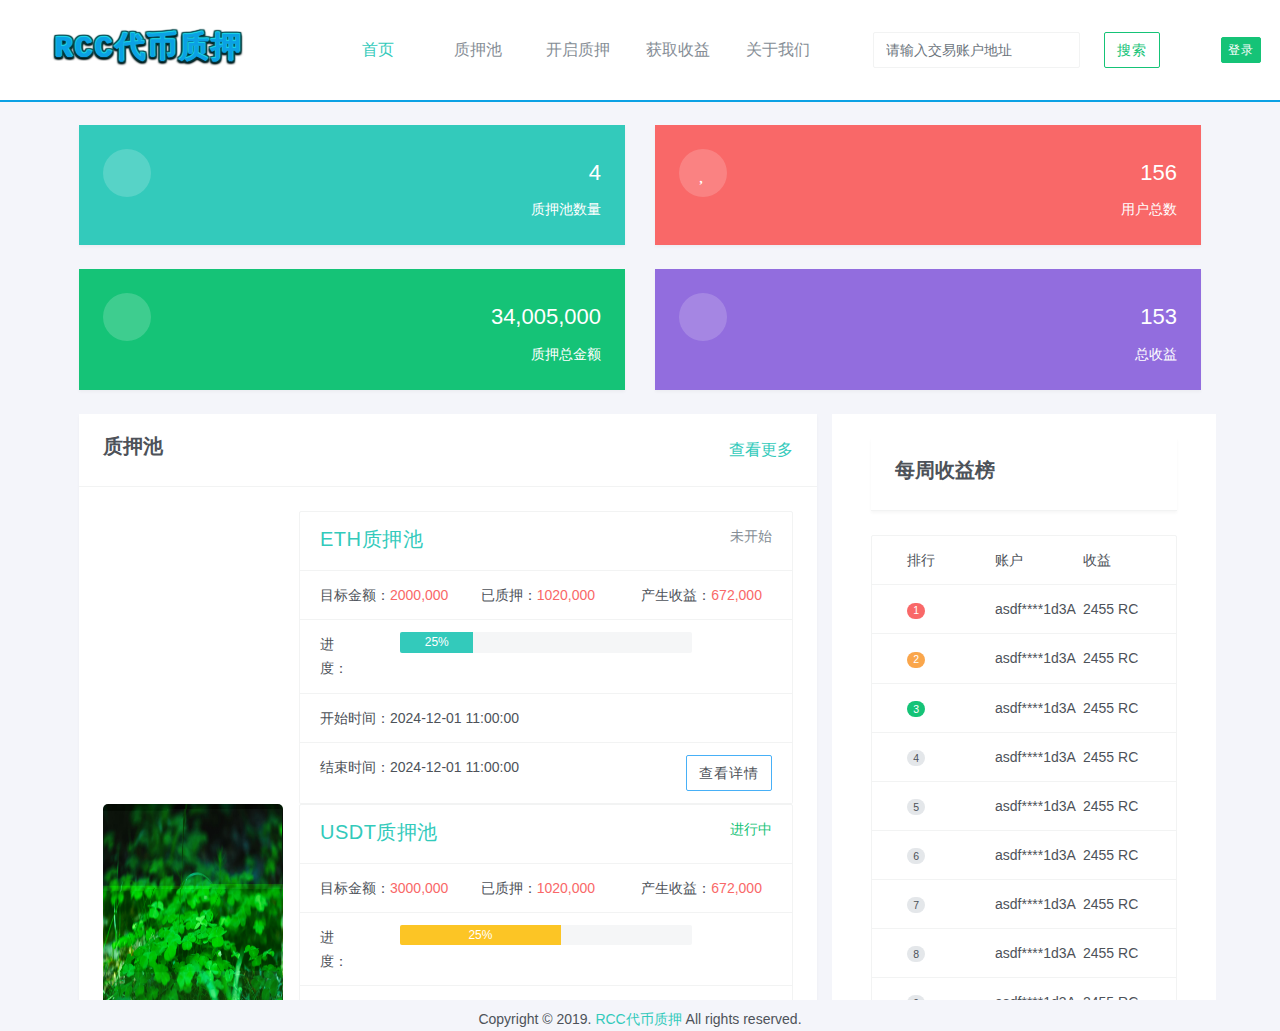
==== commit 3555c4a7: "new cm" ====
--- a/web/index.html
+++ b/web/index.html
@@ -119,8 +119,13 @@
 
                     
                 </iframe>
+                <footer class="footer">
+                    <p class="copyright">Copyright &copy; 2019. <a target="_blank" href="http://lyear.itshubao.com">RCC代币质押</a> All rights reserved.</p>
+                </footer>
+    
             </main>
             <!--End 页面主要内容-->
+           
         </div>
     </div>
 </body>
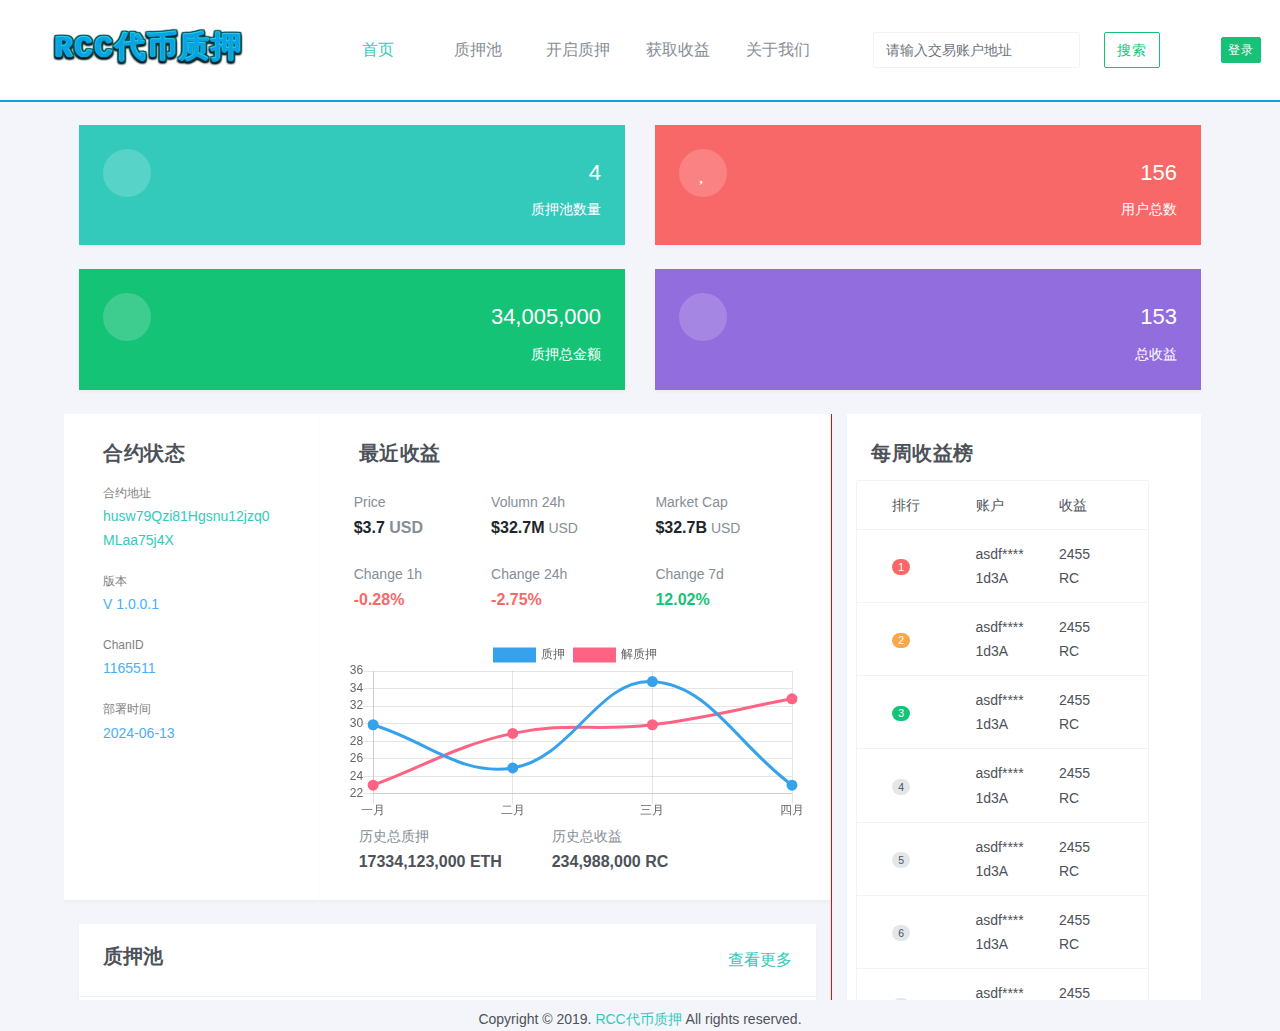
==== commit 66e60a97: "1216" ====
--- a/web/index.html
+++ b/web/index.html
@@ -104,7 +104,7 @@
                     <form class="form-inline">
                         <input class="form-control mr-sm-4" type="search" placeholder="请输入交易账户地址" aria-label="Search" />
                         <button class="btn btn-outline-success my-2 my-sm-0" type="submit">搜索</button>
-                        <a  style="margin-left: 15%;"  href="#!" class="btn btn-success btn-xs"><span>登录</span></a>
+                        <a  style="margin-left: 15%;"  href="./html/login/login.html" class="btn btn-success btn-xs"><span>登录</span></a>
                     </form>
                     
                 </div>
@@ -119,10 +119,8 @@
 
                     
                 </iframe>
-                <footer class="footer">
-                    <p class="copyright">Copyright &copy; 2019. <a target="_blank" href="http://lyear.itshubao.com">RCC代币质押</a> All rights reserved.</p>
-                </footer>
-    
+              
+                <footer class="copyright">Copyright &copy; 2019. <a target="_blank" href="http://lyear.itshubao.com">RCC代币质押</a> All rights reserved.</footer>
             </main>
             <!--End 页面主要内容-->
            
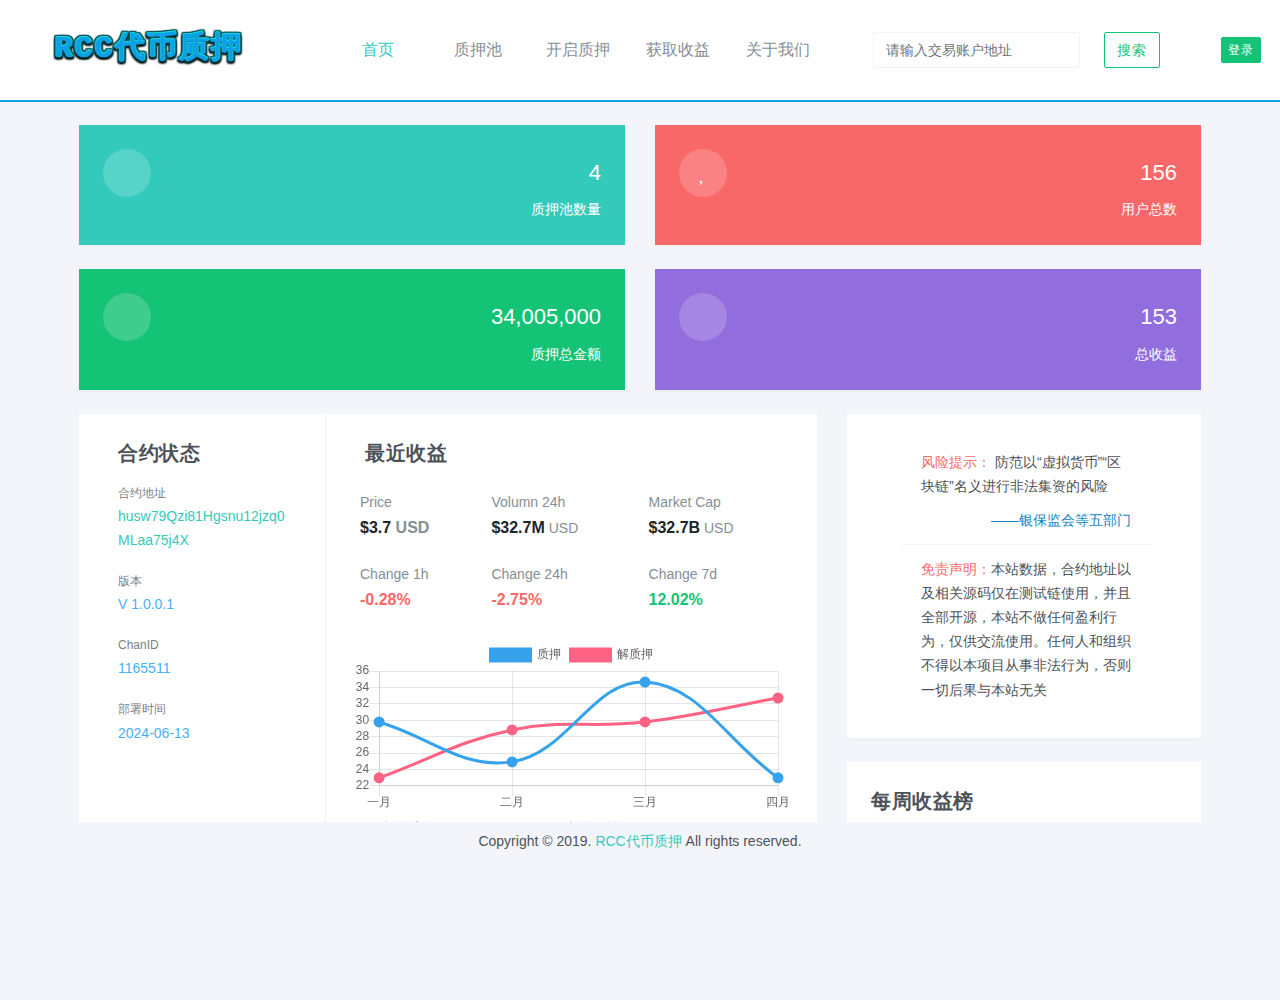
==== commit 06218b32: "aaa" ====
--- a/web/index.html
+++ b/web/index.html
@@ -115,14 +115,10 @@
 
             <!--页面主要内容-->
             <main class="lyear-layout-content">
-                <iframe id="iframe-content" width="90%" height="100%" frameborder="0" scrolling="auto">
-
-                    
+                <iframe id="iframe-content" width="90%" height="80%" frameborder="0" scrolling="auto">
                 </iframe>
-              
-                <footer class="copyright">Copyright &copy; 2019. <a target="_blank" href="http://lyear.itshubao.com">RCC代币质押</a> All rights reserved.</footer>
+                <p class="copyright">Copyright &copy; 2019. <a target="_blank" href="http://lyear.itshubao.com">RCC代币质押</a> All rights reserved.</p>
             </main>
-            <!--End 页面主要内容-->
            
         </div>
     </div>
